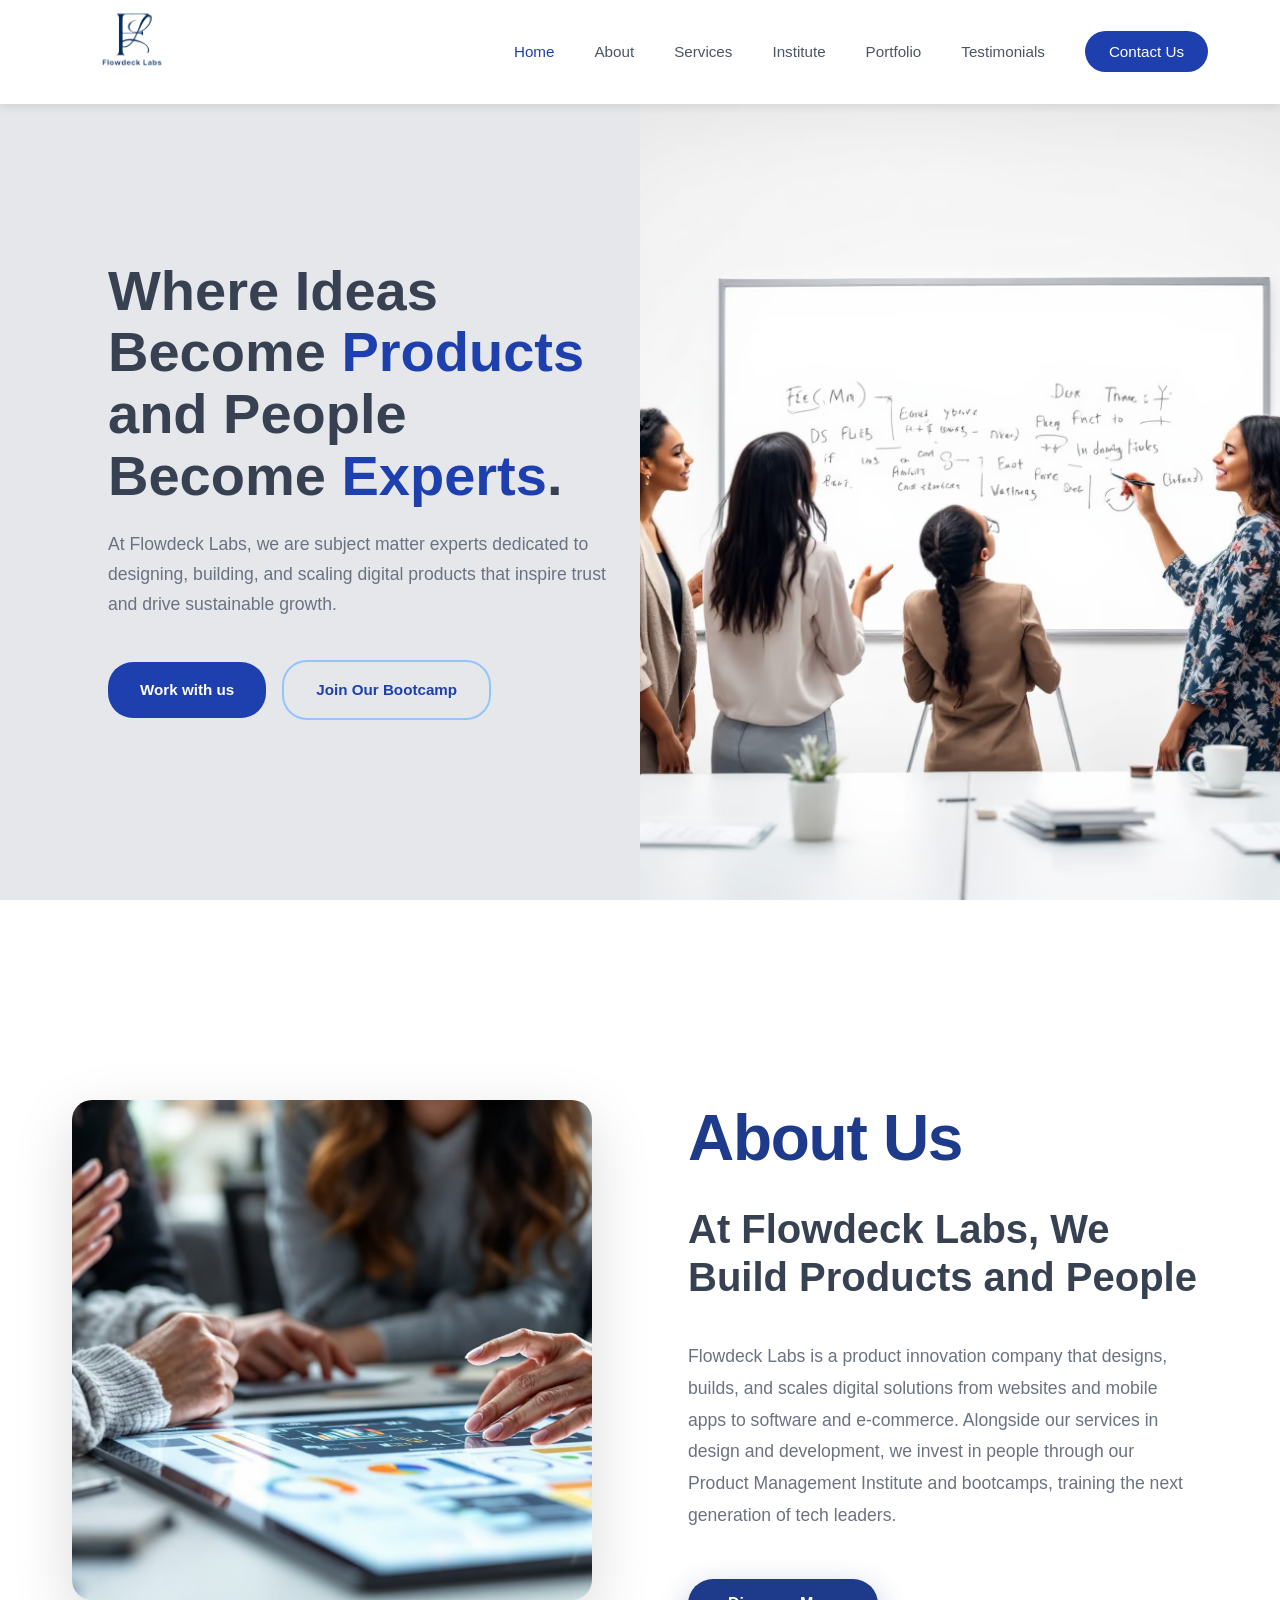
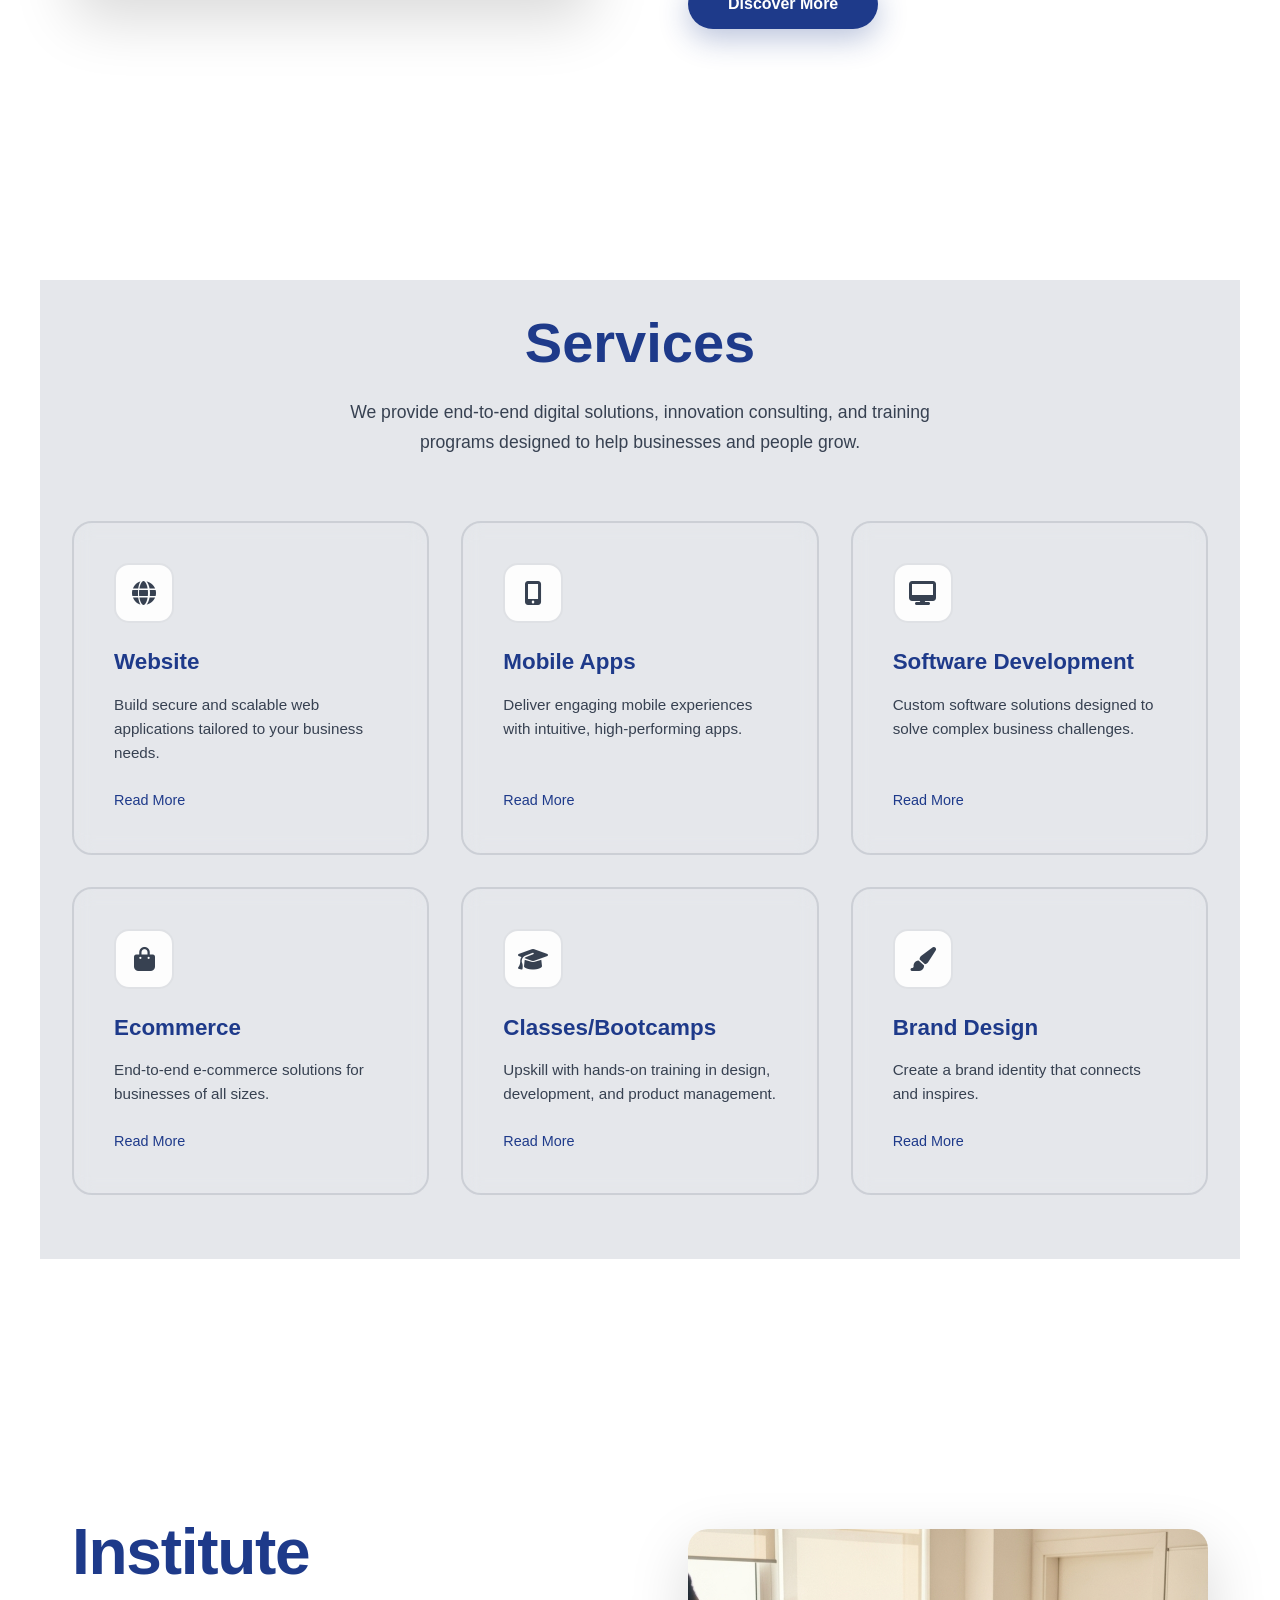
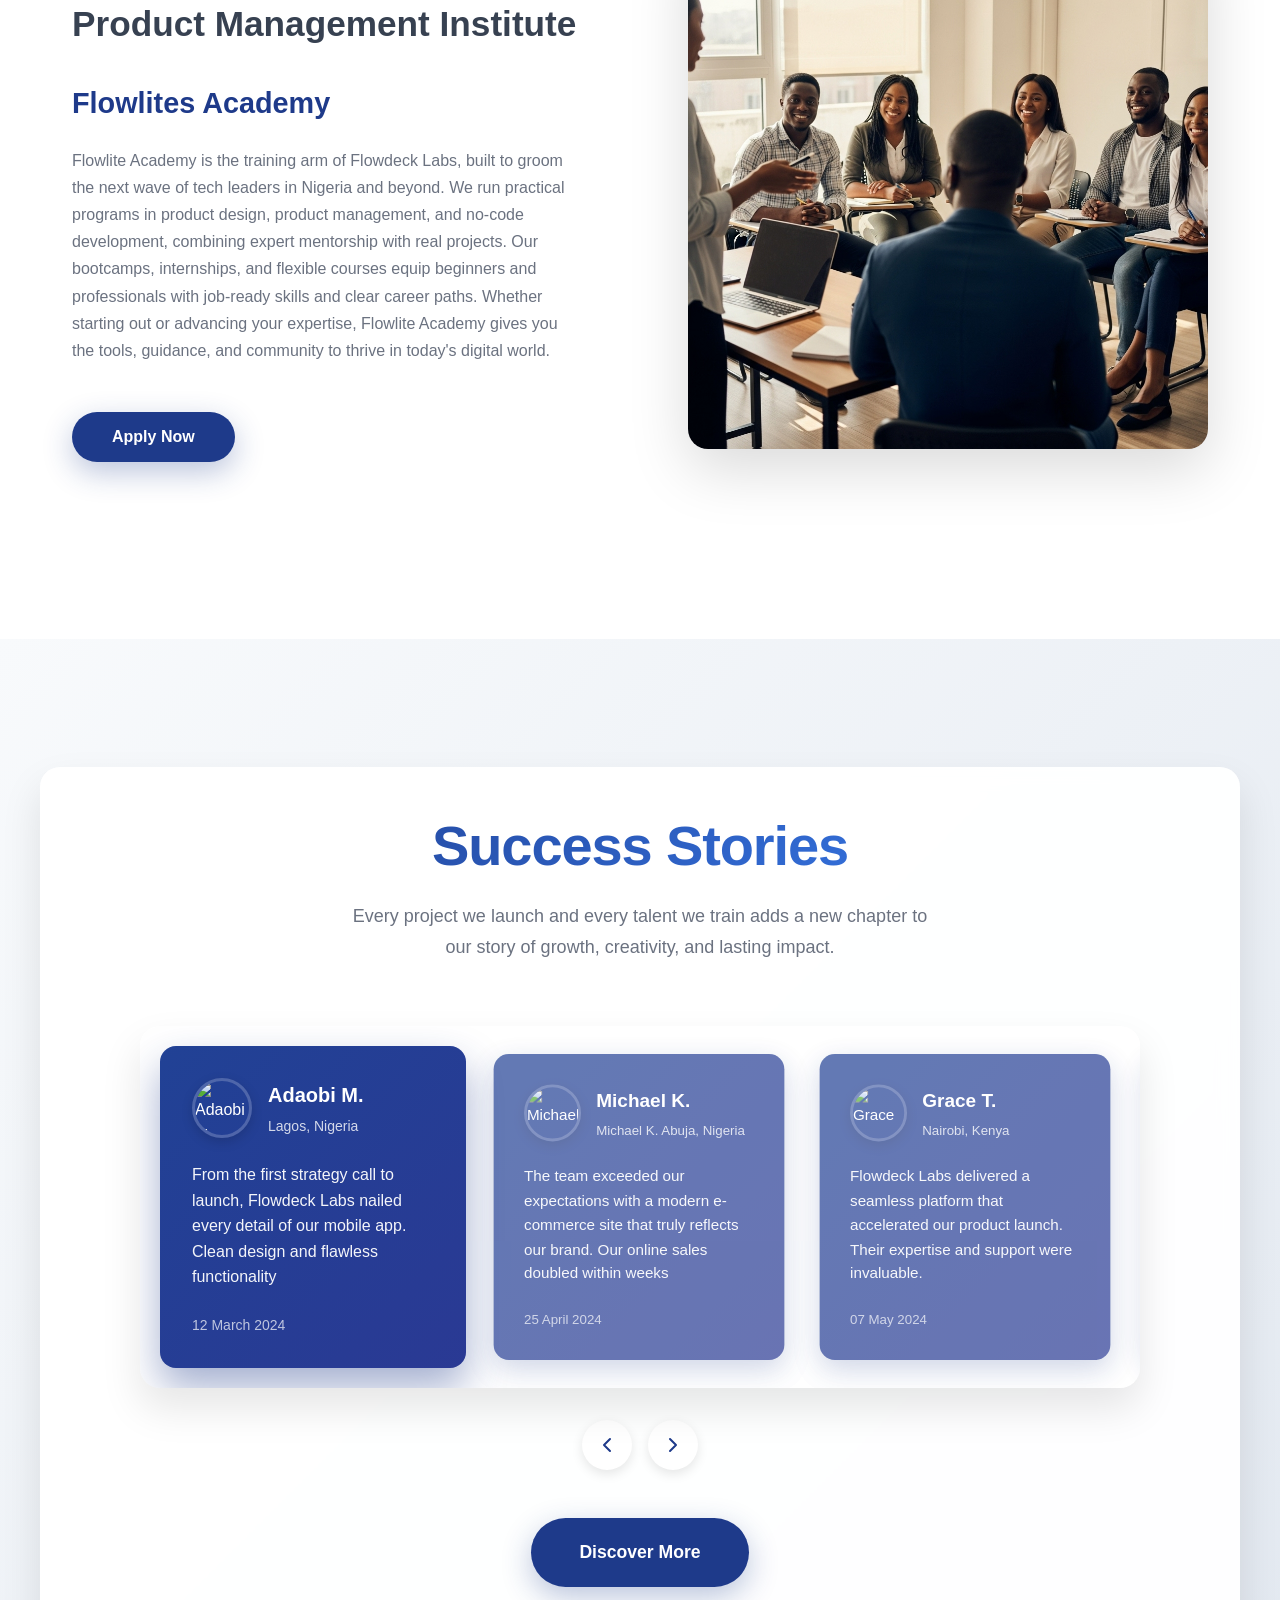
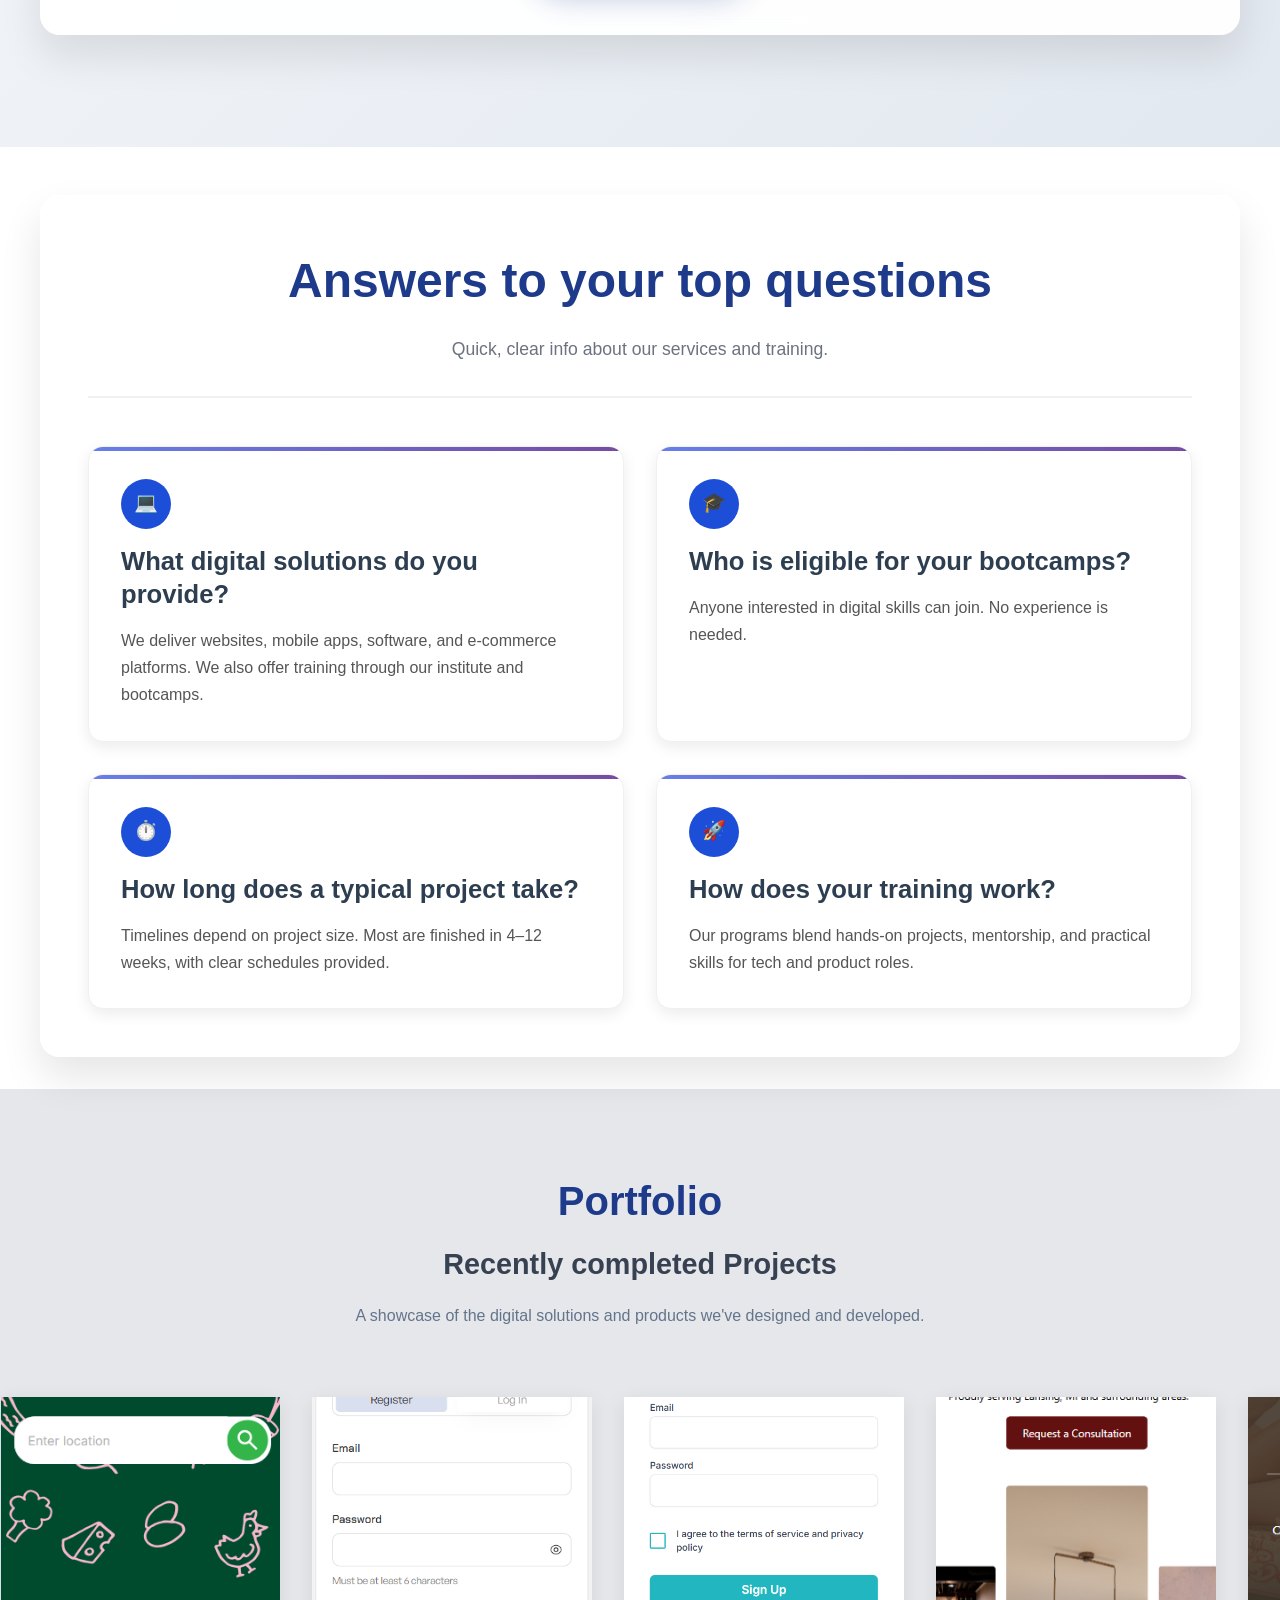
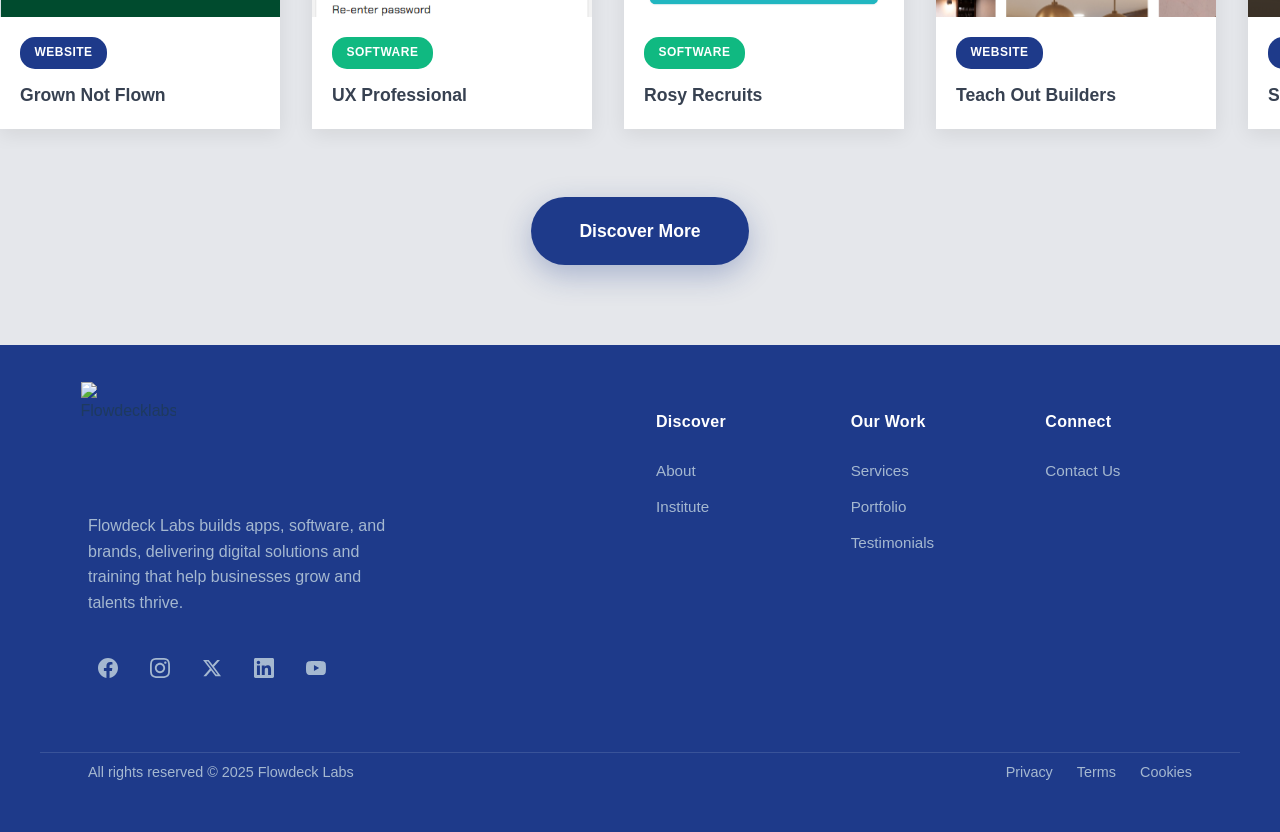
==== index.html @ 8c66dddd "image" ====
<!DOCTYPE html>
<html lang="en">
<head>
    <meta charset="UTF-8">
    <meta name="viewport" content="width=device-width, initial-scale=1.0">
    <title>Flowdeck Labs</title>
    <link rel="stylesheet" href="style.css">
    <link rel="stylesheet" href="https://cdnjs.cloudflare.com/ajax/libs/font-awesome/6.4.0/css/all.min.css">
</head>
<body>
    <!-- Sticky Navigation -->
    <nav class="navbar">
        <div class="nav-container">
            <div class="logo">
                <img src="image/Flowdecklabs Logo.svg" alt="Flowdecklabs">
            </div>
            
            <ul class="nav-links" id="navLinks">
                <li><a href="index.html">Home</a></li>
                <li><a href="about.html">About</a></li>
                <li><a href="services.html">Services</a></li>
                <li><a href="#institute">Institute</a></li>
                <li><a href="portfolio.html">Portfolio</a></li>
                <li><a href="testimonials.html">Testimonials</a></li>
                <li><a href="contact us.html" class="contact-btn">Contact Us</a></li>
            </ul>

            <div class="mobile-menu-toggle" id="mobileToggle">
                <span></span>
                <span></span>
                <span></span>
            </div>
        </div>
    </nav>

    <!-- Hero Section -->
    <section class="hero" id="home">
        <div class="hero-container">
            <div class="hero-content">
                <h1 class="fade-in">
                    Where Ideas<br>
                    Become <span class="highlight">Products</span><br>
                    and People<br>
                    Become <span class="highlight">Experts</span>.
                </h1>
                
                <p class="fade-in delay-1">
                    At Flowdeck Labs, we are subject matter experts dedicated to designing, building, and scaling digital products that inspire trust and drive sustainable growth.
                </p>
                
                <div class="hero-buttons fade-in delay-2">
                    <a href="services.html" class="btn-primary">Work with us</a>
                    <a href="#institute" class="btn-secondary">Join Our Bootcamp</a>
                </div>
            </div>
        </div>
        
        <div class="hero-image fade-in delay-3">
            <img src="image/index banner 1.avif" alt="Team collaboration at whiteboard - Where ideas become products">
        </div>
    </section>

    <!-- Add some content below to demonstrate sticky navbar -->
    <section class="about-section">
        <div class="about-container">
            <div class="about-image">
                <img src="image/About-Us.avif" alt="Team collaboration at Flowdeck Labs">
            </div>
            
            <div class="about-content">
                <h2 class="about-title">About Us</h2>
                <h3 class="about-subtitle">At Flowdeck Labs, We Build Products and People</h3>
                
                <p class="about-description">
                    Flowdeck Labs is a product innovation company that designs, builds, and scales digital solutions from websites and mobile apps to software and e-commerce. Alongside our services in design and development, we invest in people through our Product Management Institute and bootcamps, training the next generation of tech leaders.
                </p>
                
                <button class="discover-btn" onclick="window.location.href='about.html'">Discover More</button>
            </div>
        </div>
    </section>

    <!-- Services Section -->
    <section class="services-section">
        <div class="services-container">
            <div class="services-header">
                <h2 class="services-title">Services</h2>
                <p class="services-description">
                    We provide end-to-end digital solutions, innovation consulting, and 
                    training programs designed to help businesses and people grow.
                </p>
            </div>
            
            <div class="services-grid">
                <!-- Website Card -->
                <div class="service-card">
                    <div class="service-icon">
                        <i class="fas fa-globe"></i>
                    </div>
                    <h3 class="service-title">Website</h3>
                    <p class="service-description">
                        Build secure and scalable web applications tailored to your business needs.
                    </p>
                    <a href="services.html" class="read-more">Read More</a>
                </div>
                
                <!-- Mobile Apps Card -->
                <div class="service-card">
                    <div class="service-icon">
                        <i class="fas fa-mobile-alt"></i>
                    </div>
                    <h3 class="service-title">Mobile Apps</h3>
                    <p class="service-description">
                        Deliver engaging mobile experiences with intuitive, high-performing apps.
                    </p>
                    <a href="services.html" class="read-more">Read More</a>
                </div>
                
                <!-- Software Development Card -->
                <div class="service-card">
                    <div class="service-icon">
                        <i class="fas fa-desktop"></i>
                    </div>
                    <h3 class="service-title">Software Development</h3>
                    <p class="service-description">
                        Custom software solutions designed to solve complex business challenges.
                    </p>
                    <a href="services.html" class="read-more">Read More</a>
                </div>
                
                <!-- Ecommerce Card -->
                <div class="service-card">
                    <div class="service-icon">
                        <i class="fas fa-shopping-bag"></i>
                    </div>
                    <h3 class="service-title">Ecommerce</h3>
                    <p class="service-description">
                        End-to-end e-commerce solutions for businesses of all sizes.
                    </p>
                    <a href="services.html" class="read-more">Read More</a>
                </div>
                
                <!-- Classes/Bootcamps Card -->
                <div class="service-card">
                    <div class="service-icon">
                        <i class="fas fa-graduation-cap"></i>
                    </div>
                    <h3 class="service-title">Classes/Bootcamps</h3>
                    <p class="service-description">
                        Upskill with hands-on training in design, development, and product management.
                    </p>
                    <a href="services.html" class="read-more">Read More</a>
                </div>
                
                <!-- Brand Design Card -->
                <div class="service-card">
                    <div class="service-icon">
                        <i class="fas fa-paint-brush"></i>
                    </div>
                    <h3 class="service-title">Brand Design</h3>
                    <p class="service-description">
                        Create a brand identity that connects and inspires.
                    </p>
                    <a href="services.html" class="read-more">Read More</a>
                </div>
            </div>
        </div>
    </section>

<!-- Institute Section -->
    <section class="institute-section">
        <div class="institute-container">
            <div class="institute-content">
                <h2 class="institute-title">Institute</h2>
                <h3 class="institute-subtitle">Product Management Institute</h3>
                
                <h4 class="academy-title">Flowlites Academy</h4>
                
                <p class="institute-description">
                    Flowlite Academy is the training arm of Flowdeck Labs, 
                    built to groom the next wave of tech leaders in Nigeria 
                    and beyond. We run practical programs in product 
                    design, product management, and no-code development, 
                    combining expert mentorship with real projects. Our 
                    bootcamps, internships, and flexible courses equip 
                    beginners and professionals with job-ready skills and 
                    clear career paths. Whether starting out or advancing 
                    your expertise, Flowlite Academy gives you the tools, 
                    guidance, and community to thrive in today's digital world.
                </p>
                
                <button class="apply-btn">Apply Now</button>
            </div>
            
            <div class="institute-image">
                <img src="/image/3ea2032e261b81b7598ee2b3118f7d9e78c4d94c.jpg" alt="Students learning at Flowlite Academy">
            </div>
        </div>
    </section>

    <!-- Testimonial Section -->
    <section class="success-stories">
        <div class="container">
            <h2 class="section-title">Success Stories</h2>
            <p class="section-subtitle">Every project we launch and every talent we train adds a new chapter to our story of growth, creativity, and lasting impact.</p>
            
            <div class="carousel-wrapper">
                <div class="carousel-container">
                    <div class="carousel-track" id="carouselTrack">
                        <div class="story-card active">
                            <div class="card-header">
                                <div class="avatar">
                                    <img src="https://images.unsplash.com/photo-1507003211169-0a1dd7228f2d?w=80&h=80&fit=crop&crop=face" alt="Adaobi M.">
                                </div>
                                <div class="client-info">
                                    <h3>Adaobi M.</h3>
                                    <p>Lagos, Nigeria</p>
                                </div>
                            </div>
                            <div class="story-content">
                                <p>From the first strategy call to launch, Flowdeck Labs nailed every detail of our mobile app. Clean design and flawless functionality</p>
                            </div>
                            <div class="story-date">12 March 2024</div>
                        </div>

                        <div class="story-card">
                            <div class="card-header">
                                <div class="avatar">
                                    <img src="https://images.unsplash.com/photo-1472099645785-5658abf4ff4e?w=80&h=80&fit=crop&crop=face" alt="Michael K.">
                                </div>
                                <div class="client-info">
                                    <h3>Michael K.</h3>
                                    <p>Michael K. Abuja, Nigeria</p>
                                </div>
                            </div>
                            <div class="story-content">
                                <p>The team exceeded our expectations with a modern e-commerce site that truly reflects our brand. Our online sales doubled within weeks</p>
                            </div>
                            <div class="story-date">25 April 2024</div>
                        </div>

                        <div class="story-card">
                            <div class="card-header">
                                <div class="avatar">
                                    <img src="https://images.unsplash.com/photo-1494790108755-2616b612b786?w=80&h=80&fit=crop&crop=face" alt="Grace T.">
                                </div>
                                <div class="client-info">
                                    <h3>Grace T.</h3>
                                    <p>Nairobi, Kenya</p>
                                </div>
                            </div>
                            <div class="story-content">
                                <p>Flowdeck Labs delivered a seamless platform that accelerated our product launch. Their expertise and support were invaluable.</p>
                            </div>
                            <div class="story-date">07 May 2024</div>
                        </div>

                        <div class="story-card">
                            <div class="card-header">
                                <div class="avatar">
                                    <img src="https://images.unsplash.com/photo-1500648767791-00dcc994a43e?w=80&h=80&fit=crop&crop=face" alt="James O.">
                                </div>
                                <div class="client-info">
                                    <h3>James O.</h3>
                                    <p>Cape Town, South Africa</p>
                                </div>
                            </div>
                            <div class="story-content">
                                <p>Outstanding work on our fintech platform. The user experience is intuitive and the backend is robust. Highly recommended!</p>
                            </div>
                            <div class="story-date">15 June 2024</div>
                        </div>

                        <div class="story-card">
                            <div class="card-header">
                                <div class="avatar">
                                    <img src="https://images.unsplash.com/photo-1438761681033-6461ffad8d80?w=80&h=80&fit=crop&crop=face" alt="Sarah A.">
                                </div>
                                <div class="client-info">
                                    <h3>Sarah A.</h3>
                                    <p>Accra, Ghana</p>
                                </div>
                            </div>
                            <div class="story-content">
                                <p>The digital transformation of our business was seamless thanks to Flowdeck Labs. Professional, efficient, and results-driven.</p>
                            </div>
                            <div class="story-date">22 July 2024</div>
                        </div>
                    </div>
                </div>
                
                <div class="carousel-navigation">
                    <button class="nav-btn prev-btn" id="prevBtn">
                        <svg width="24" height="24" viewBox="0 0 24 24" fill="none">
                            <path d="M15 18L9 12L15 6" stroke="currentColor" stroke-width="2" stroke-linecap="round" stroke-linejoin="round"/>
                        </svg>
                    </button>
                    <button class="nav-btn next-btn" id="nextBtn">
                        <svg width="24" height="24" viewBox="0 0 24 24" fill="none">
                            <path d="M9 18L15 12L9 6" stroke="currentColor" stroke-width="2" stroke-linecap="round" stroke-linejoin="round"/>
                        </svg>
                    </button>
                </div>

                <!-- <div class="carousel-indicators">
                    <button class="indicator active" data-slide="0"></button>
                    <button class="indicator" data-slide="1"></button>
                    <button class="indicator" data-slide="2"></button>
                    <button class="indicator" data-slide="3"></button>
                    <button class="indicator" data-slide="4"></button>
                </div> -->
            </div>

            <!-- Discover More Button -->
            <div class="discover-more-container">
                <a href="testimonials.html" class="discover-more-btn">Discover More</a>
            </div>
        </div>
    </section>

    <!--FAQ-->
    <div class="container">
        <div class="header">
            <h1 class="main-title">Answers to your top questions</h1>
            <p class="subtitle">Quick, clear info about our services and training.</p>
        </div>

        <div class="faq-grid">
            <div class="faq-item">
                <div class="icon">💻</div>
                <h2 class="question">What digital solutions do you provide?</h2>
                <p class="answer">We deliver websites, mobile apps, software, and e-commerce platforms. We also offer training through our institute and bootcamps.</p>
            </div>

            <div class="faq-item">
                <div class="icon">🎓</div>
                <h2 class="question">Who is eligible for your bootcamps?</h2>
                <p class="answer">Anyone interested in digital skills can join. No experience is needed.</p>
            </div>

            <div class="faq-item">
                <div class="icon">⏱️</div>
                <h2 class="question">How long does a typical project take?</h2>
                <p class="answer">Timelines depend on project size. Most are finished in 4–12 weeks, with clear schedules provided.</p>
            </div>

            <div class="faq-item">
                <div class="icon">🚀</div>
                <h2 class="question">How does your training work?</h2>
                <p class="answer">Our programs blend hands-on projects, mentorship, and practical skills for tech and product roles.</p>
            </div>
        </div>
    </div>

    <!-- Portfolio Section -->
     <!-- Portfolio Slider Section -->
    <section class="portfolio-slider-section">
        <div class="portfolio-slider-container">
            <!-- Header -->
            <div class="portfolio-slider-header">
                <h2 class="portfolio-slider-title">Portfolio</h2>
                <h3 class="portfolio-slider-subtitle">Recently completed Projects</h3>
                <p class="portfolio-slider-description">
                    A showcase of the digital solutions and products we've designed and developed.
                </p>
            </div>
            
            <!-- Sliding Portfolio -->
            <div class="slider-wrapper">
                <div class="slider-track">
                    <!-- First Set of Cards -->
                    <div class="portfolio-item" data-category="website">
                        <div class="portfolio-card">
                            <div class="portfolio-image">
                                <img src="image/Grown-not-flown.png" alt="Grown Not Flown">
                                <div class="portfolio-overlay">
                                    <a href="https://grown-not-flown.com/" class="view-project" target="_blank">View Project</a>
                                </div>
                            </div>
                            <div class="portfolio-info">
                                <span class="portfolio-badge">Website</span>
                                <h3 class="portfolio-name">Grown Not Flown</h3>
                            </div>
                        </div>
                    </div>
                    
                    <div class="portfolio-item" data-category="software">
                        <div class="portfolio-card">
                            <div class="portfolio-image">
                                <img src="image/UXProfessional.png" alt="UX Professional">
                                <div class="portfolio-overlay">
                                    <a href="https://game.theuxprofessional.com/version-test/registration" class="view-project" target="_blank">View Project</a>
                                </div>
                            </div>
                            <div class="portfolio-info">
                                <span class="portfolio-badge software">Software</span>
                                <h3 class="portfolio-name">UX Professional</h3>
                            </div>
                        </div>
                    </div>
                    
                    <div class="portfolio-item" data-category="software">
                        <div class="portfolio-card">
                            <div class="portfolio-image">
                                <img src="image/Rosy Recruits.png" alt="Rosy Recruits">
                                <div class="portfolio-overlay">
                                    <a href="https://illyliberty.com/version-live/login_signup?m=login" class="view-project" target="_blank">View Project</a>
                                </div>
                            </div>
                            <div class="portfolio-info">
                                <span class="portfolio-badge software">Software</span>
                                <h3 class="portfolio-name">Rosy Recruits</h3>
                            </div>
                        </div>
                    </div>
                    
                    <div class="portfolio-item" data-category="website">
                        <div class="portfolio-card">
                            <div class="portfolio-image">
                                <img src="image/Teachoutbuilders.png" alt="Teach Out Builders">
                                <div class="portfolio-overlay">
                                    <a href="https://www.teachoutbuilders.com" class="view-project" target="_blank">View Project</a>
                                </div>
                            </div>
                            <div class="portfolio-info">
                                <span class="portfolio-badge">Website</span>
                                <h3 class="portfolio-name">Teach Out Builders</h3>
                            </div>
                        </div>
                    </div>
                    
                    <div class="portfolio-item" data-category="website">
                        <div class="portfolio-card">
                            <div class="portfolio-image">
                                <img src="image/sportbodywork.png" alt="Sport Body Work">
                                <div class="portfolio-overlay">
                                    <a href="https://www.sportbodywork.com" class="view-project" target="_blank">View Project</a>
                                </div>
                            </div>
                            <div class="portfolio-info">
                                <span class="portfolio-badge">Website</span>
                                <h3 class="portfolio-name">Sportbodywork</h3>
                            </div>
                        </div>
                    </div>
                    
                    <div class="portfolio-item" data-category="software">
                        <div class="portfolio-card">
                            <div class="portfolio-image">
                                <img src="image/FraimCPA.png" alt="Fraim CPA">
                                <div class="portfolio-overlay">
                                    <a href="https://faq.fraimcpa.com/" class="view-project" target="_blank">View Project</a>
                                </div>
                            </div>
                            <div class="portfolio-info">
                                <span class="portfolio-badge software">Software</span>
                                <h3 class="portfolio-name">Fraimcpa</h3>
                            </div>
                        </div>
                    </div>
                    
                    <div class="portfolio-item" data-category="software">
                        <div class="portfolio-card">
                            <div class="portfolio-image">
                                <img src="image/Grown Not Flown App.png" alt="Grown Not Flown App">
                                <div class="portfolio-overlay">
                                    <a href="https://grown-not-flown.com/search" class="view-project" target="_blank">View Project</a>
                                </div>
                            </div>
                            <div class="portfolio-info">
                                <span class="portfolio-badge software">Software</span>
                                <h3 class="portfolio-name">Grown Not Flown</h3>
                            </div>
                        </div>
                    </div>
                    
                    <div class="portfolio-item" data-category="software">
                        <div class="portfolio-card">
                            <div class="portfolio-image">
                                <img src="image/Coral Care.png" alt="Coral Care">
                                <div class="portfolio-overlay">
                                    <a href="https://app.joincoralcare.com/login?m=login" class="view-project" target="_blank">View Project</a>
                                </div>
                            </div>
                            <div class="portfolio-info">
                                <span class="portfolio-badge software">Software</span>
                                <h3 class="portfolio-name">Coral Care</h3>
                            </div>
                        </div>
                    </div>
                    
                    <!-- Duplicate Set for Seamless Loop -->
                    <div class="portfolio-item" data-category="website">
                        <div class="portfolio-card">
                            <div class="portfolio-image">
                                <img src="image/Grown-not-flown.png" alt="Grown Not Flown">
                                <div class="portfolio-overlay">
                                    <a href="https://grown-not-flown.com/" class="view-project" target="_blank">View Project</a>
                                </div>
                            </div>
                            <div class="portfolio-info">
                                <span class="portfolio-badge">Website</span>
                                <h3 class="portfolio-name">Grown Not Flown</h3>
                            </div>
                        </div>
                    </div>
                    
                    <div class="portfolio-item" data-category="software">
                        <div class="portfolio-card">
                            <div class="portfolio-image">
                                <img src="image/UXProfessional.png" alt="UX Professional">
                                <div class="portfolio-overlay">
                                    <a href="https://game.theuxprofessional.com/version-test/registration" class="view-project" target="_blank">View Project</a>
                                </div>
                            </div>
                            <div class="portfolio-info">
                                <span class="portfolio-badge software">Software</span>
                                <h3 class="portfolio-name">UX Professional</h3>
                            </div>
                        </div>
                    </div>
                    
                    <div class="portfolio-item" data-category="software">
                        <div class="portfolio-card">
                            <div class="portfolio-image">
                                <img src="image/Rosy Recruits.png" alt="Rosy Recruits">
                                <div class="portfolio-overlay">
                                    <a href="https://illyliberty.com/version-live/login_signup?m=login" class="view-project" target="_blank">View Project</a>
                                </div>
                            </div>
                            <div class="portfolio-info">
                                <span class="portfolio-badge software">Software</span>
                                <h3 class="portfolio-name">Rosy Recruits</h3>
                            </div>
                        </div>
                    </div>
                    
                    <div class="portfolio-item" data-category="website">
                        <div class="portfolio-card">
                            <div class="portfolio-image">
                                <img src="image/Teachoutbuilders.png" alt="Teach Out Builders">
                                <div class="portfolio-overlay">
                                    <a href="https://www.teachoutbuilders.com" class="view-project" target="_blank">View Project</a>
                                </div>
                            </div>
                            <div class="portfolio-info">
                                <span class="portfolio-badge">Website</span>
                                <h3 class="portfolio-name">Teach Out Builders</h3>
                            </div>
                        </div>
                    </div>
                </div>
            </div>
            
            <!-- Discover More Button -->
            <div class="discover-more-container">
                <a href="/portfolio.html" class="discover-more-btn">Discover More</a>
            </div>
        </div>
    </section>

    <!--Footer-->
    <footer class="footer">
        <div class="footer-container">
            <!-- Logo and Social Media Section -->
            <div class="footer-column">
                <div class="footer-brand">
                    <div class="logo">
                        <div class="logo-icon">
                            <img src="image/Flowdecklabs Footer Logo.png" alt="Flowdecklabs" width="95" height="95">
                        </div>
                        <!-- <span class="logo-text">FLOWDECK LABS</span> -->
                    </div>
                    <div class="footer-paragraph">
                        Flowdeck Labs builds apps, software, and brands, delivering digital solutions and training that help businesses grow and talents thrive.
                    </div>
                    <div class="social-links">
                        <a href="#" class="social-link" aria-label="Facebook">
                            <svg width="20" height="20" viewBox="0 0 24 24" fill="currentColor">
                                <path d="M24 12.073c0-6.627-5.373-12-12-12s-12 5.373-12 12c0 5.99 4.388 10.954 10.125 11.854v-8.385H7.078v-3.47h3.047V9.43c0-3.007 1.792-4.669 4.533-4.669 1.312 0 2.686.235 2.686.235v2.953H15.83c-1.491 0-1.956.925-1.956 1.874v2.25h3.328l-.532 3.47h-2.796v8.385C19.612 23.027 24 18.062 24 12.073z"/>
                            </svg>
                        </a>
                        <a href="#" class="social-link" aria-label="Instagram">
                            <svg width="20" height="20" viewBox="0 0 24 24" fill="currentColor">
                                <path d="M12 2.163c3.204 0 3.584.012 4.85.07 3.252.148 4.771 1.691 4.919 4.919.058 1.265.069 1.645.069 4.849 0 3.205-.012 3.584-.069 4.849-.149 3.225-1.664 4.771-4.919 4.919-1.266.058-1.644.07-4.85.07-3.204 0-3.584-.012-4.849-.07-3.26-.149-4.771-1.699-4.919-4.92-.058-1.265-.07-1.644-.07-4.849 0-3.204.013-3.583.07-4.849.149-3.227 1.664-4.771 4.919-4.919 1.266-.057 1.645-.069 4.849-.069zm0-2.163c-3.259 0-3.667.014-4.947.072-4.358.2-6.78 2.618-6.98 6.98-.059 1.281-.073 1.689-.073 4.948 0 3.259.014 3.668.072 4.948.2 4.358 2.618 6.78 6.98 6.98 1.281.058 1.689.072 4.948.072 3.259 0 3.668-.014 4.948-.072 4.354-.2 6.782-2.618 6.979-6.98.059-1.28.073-1.689.073-4.948 0-3.259-.014-3.667-.072-4.947-.196-4.354-2.617-6.78-6.979-6.98-1.281-.059-1.69-.073-4.949-.073zm0 5.838c-3.403 0-6.162 2.759-6.162 6.162s2.759 6.163 6.162 6.163 6.162-2.759 6.162-6.163c0-3.403-2.759-6.162-6.162-6.162zm0 10.162c-2.209 0-4-1.79-4-4 0-2.209 1.791-4 4-4s4 1.791 4 4c0 2.21-1.791 4-4 4zm6.406-11.845c-.796 0-1.441.645-1.441 1.44s.645 1.44 1.441 1.44c.795 0 1.439-.645 1.439-1.44s-.644-1.44-1.439-1.44z"/>
                            </svg>
                        </a>
                        <a href="#" class="social-link" aria-label="Twitter/X">
                            <svg width="20" height="20" viewBox="0 0 24 24" fill="currentColor">
                                <path d="M18.244 2.25h3.308l-7.227 8.26 8.502 11.24H16.17l-5.214-6.817L4.99 21.75H1.68l7.73-8.835L1.254 2.25H8.08l4.713 6.231zm-1.161 17.52h1.833L7.084 4.126H5.117z"/>
                            </svg>
                        </a>
                        <a href="#" class="social-link" aria-label="LinkedIn">
                            <svg width="20" height="20" viewBox="0 0 24 24" fill="currentColor">
                                <path d="M20.447 20.452h-3.554v-5.569c0-1.328-.027-3.037-1.852-3.037-1.853 0-2.136 1.445-2.136 2.939v5.667H9.351V9h3.414v1.561h.046c.477-.9 1.637-1.85 3.37-1.85 3.601 0 4.267 2.37 4.267 5.455v6.286zM5.337 7.433c-1.144 0-2.063-.926-2.063-2.065 0-1.138.92-2.063 2.063-2.063 1.14 0 2.064.925 2.064 2.063 0 1.139-.925 2.065-2.064 2.065zm1.782 13.019H3.555V9h3.564v11.452zM22.225 0H1.771C.792 0 0 .774 0 1.729v20.542C0 23.227.792 24 1.771 24h20.451C23.2 24 24 23.227 24 22.271V1.729C24 .774 23.2 0 22.222 0h.003z"/>
                            </svg>
                        </a>
                        <a href="#" class="social-link" aria-label="YouTube">
                            <svg width="20" height="20" viewBox="0 0 24 24" fill="currentColor">
                                <path d="M23.498 6.186a3.016 3.016 0 0 0-2.122-2.136C19.505 3.545 12 3.545 12 3.545s-7.505 0-9.377.505A3.017 3.017 0 0 0 .502 6.186C0 8.07 0 12 0 12s0 3.93.502 5.814a3.016 3.016 0 0 0 2.122 2.136c1.871.505 9.376.505 9.376.505s7.505 0 9.377-.505a3.015 3.015 0 0 0 2.122-2.136C24 15.93 24 12 24 12s0-3.93-.502-5.814zM9.545 15.568V8.432L15.818 12l-6.273 3.568z"/>
                            </svg>
                        </a>
                    </div>
                </div>
            </div>
            <!-- Footer Links -->
            <div class="footer-links">
                <div class="footer-column">
                    <h3 class="footer-heading">Discover</h3>
                    <ul class="footer-list">
                        <li><a href="about.html" class="footer-link">About</a></li>
                        <li><a href="#" class="footer-link">Institute</a></li>
                    </ul>
                </div>

                <div class="footer-column">
                    <h3 class="footer-heading">Our Work</h3>
                    <ul class="footer-list">
                        <li><a href="services.html" class="footer-link">Services</a></li>
                        <li><a href="portfolio.html" class="footer-link">Portfolio</a></li>
                        <li><a href="testimonials.html" class="footer-link">Testimonials</a></li>
                    </ul>
                </div>

                <div class="footer-column">
                    <h3 class="footer-heading">Connect</h3>
                    <ul class="footer-list">
                        <li><a href="contact us.html" class="footer-link">Contact Us</a></li>
                    </ul>
                </div>
            </div>
        </div>

        <!-- Footer Bottom -->
        <div class="footer-bottom">
            <div class="footer-container">
                <div class="footer-bottom-content">
                    <p class="copyright">All rights reserved © 2025 Flowdeck Labs</p>
                    <div class="footer-bottom-links">
                        <a href="#" class="footer-bottom-link">Privacy</a>
                        <a href="#" class="footer-bottom-link">Terms</a>
                        <a href="#" class="footer-bottom-link">Cookies</a>
                    </div>
                </div>
            </div>
        </div>
    </footer>

      <script src="script.js"></script>

</body>
</html>
---- style.css ----
* {
            margin: 0;
            padding: 0;
            box-sizing: border-box;
        }

        body {
            font-family: 'Inter', -apple-system, BlinkMacSystemFont, 'Segoe UI', Roboto, sans-serif;
            line-height: 1.6;
            color: #333;
        }

        /* Sticky Navigation */
        .navbar {
            position: fixed;
            top: 0;
            left: 0;
            right: 0;
            background: white;
            padding: 1rem 0;
            box-shadow: 0 2px 10px rgba(0, 0, 0, 0.1);
            z-index: 1000;
            transition: all 0.3s ease;
        }

        .nav-container {
            max-width: 1200px;
            margin: 0 auto;
            padding: 0 2rem;
            display: flex;
            justify-content: space-between;
            align-items: center;
        }

        .logo {
            display: flex;
            align-items: center;
            gap: 0.5rem;
            width: 40px;
            height: 40px;
        }

        /* .logo-icon {
            width: 40px;
            height: 40px;
            background: linear-gradient(135deg, #1e40af, #3b82f6);
            border-radius: 8px;
            display: flex;
            align-items: center;
            justify-content: center;
            color: white;
            font-weight: bold;
            font-size: 1.2rem;
        } */

        .logo-text {
            font-size: 1.1rem;
            font-weight: 600;
            color: #1e40af;
        }

        .nav-links {
            display: flex;
            list-style: none;
            gap: 2.5rem;
            align-items: center;
        }

        .nav-links a {
            text-decoration: none;
            color: #4b5563;
            font-weight: 500;
            font-size: 0.95rem;
            transition: color 0.3s ease;
            position: relative;
        }

        .nav-links a:hover,
        .nav-links a.active {
            color: #1e40af;
        }

        .nav-links a::after {
            content: '';
            position: absolute;
            bottom: -5px;
            left: 0;
            width: 0;
            height: 2px;
            background: #1e40af;
            transition: width 0.3s ease;
        }

        .nav-links a:hover::after,
        .nav-links a:active::after {
            width: 100%;
        }

        .contact-btn {
            background: #1e40af;
            color: white !important;
            padding: 0.75rem 1.5rem;
            border-radius: 25px;
            font-weight: 600;
            transition: all 0.3s ease;
            border: none;
            cursor: pointer;
            text-decoration: none;
        }

        .contact-btn:hover {
            background: #1d4ed8;
            transform: translateY(-2px);
            box-shadow: 0 5px 15px rgba(30, 64, 175, 0.3);
        }

        .contact-btn::after {
            display: none;
        }

        /* Hero Section */
        .hero {
            background: #e5e7eb;
            padding: 0;
            margin-top: 80px; /* Account for navbar */
            min-height: calc(100vh - 80px);
            display: grid;
            grid-template-columns: 1fr 1fr;
            align-items: stretch;
            position: relative;
            overflow: hidden;
            place-items: flex-end;
        }

        .hero-container {
            padding: 4rem 2rem;
            display: flex;
            flex-direction: column;
            justify-content: center;
            place-items: flex-end;
            height: 100%;
        }

        .hero-content {
            width: 100%;
            max-width: 500px;
        }

        .hero-content h1 {
            font-size: 3.5rem;
            font-weight: 700;
            color: #374151;
            line-height: 1.1;
            margin-bottom: 1.5rem;
        }

        .hero-content .highlight {
            color: #1e40af;
        }

        .hero-content p {
            font-size: 1.1rem;
            color: #6b7280;
            line-height: 1.7;
            margin-bottom: 2.5rem;
            max-width: 500px;
        }

        .hero-buttons {
            display: flex;
            gap: 1rem;
            align-items: center;
        }

        .btn-primary {
            background: #1e40af;
            color: white;
            padding: 1rem 2rem;
            border-radius: 25px;
            text-decoration: none;
            font-weight: 600;
            transition: all 0.3s ease;
            border: none;
            cursor: pointer;
            font-size: 0.95rem;
        }

        .btn-primary:hover {
            background: #1d4ed8;
            transform: translateY(-2px);
            box-shadow: 0 8px 25px rgba(30, 64, 175, 0.3);
        }

        .btn-secondary {
            background: transparent;
            color: #1e40af;
            padding: 1rem 2rem;
            border: 2px solid #93c5fd;
            border-radius: 25px;
            text-decoration: none;
            font-weight: 600;
            transition: all 0.3s ease;
            cursor: pointer;
            font-size: 0.95rem;
        }

        .btn-secondary:hover {
            background: #1e40af;
            color: white;
            border-color: #1e40af;
            transform: translateY(-2px);
        }

        .hero-image {
            position: relative;
            width: 100%;
            height: 100%;
            overflow: hidden;
            display: flex;
            align-items: center;
            justify-content: center;
        }

        .hero-image img {
            width: 100%;
            height: 100%;
            min-height: calc(100vh - 80px);
            object-fit: cover;
            object-position: center;
            border-radius: 0;
            box-shadow: none;
            transition: transform 0.3s ease;
        }

        /* Mobile Menu Toggle */
        .mobile-menu-toggle {
            display: none;
            flex-direction: column;
            cursor: pointer;
            gap: 4px;
        }

        .mobile-menu-toggle span {
            width: 25px;
            height: 3px;
            background: #1e40af;
            border-radius: 2px;
            transition: all 0.3s ease;
        }

        /* Responsive Design */
        @media (max-width: 768px) {
            .nav-links {
                display: none;
                position: absolute;
                top: 100%;
                left: 0;
                right: 0;
                background: white;
                flex-direction: column;
                padding: 2rem;
                box-shadow: 0 5px 20px rgba(0, 0, 0, 0.1);
                gap: 1.5rem;
            }

            .nav-links.active {
                display: flex;
            }

            .mobile-menu-toggle {
                display: flex;
            }

            .hero {
                grid-template-columns: 1fr;
                padding: 100px 0 0;
            }

            .hero-container {
                max-width: none;
                padding: 0 1rem;
                text-align: center;
            }

            .hero-content h1 {
                font-size: 2.5rem;
            }

            .hero-buttons {
                flex-direction: column;
                align-items: center;
            }

            .btn-primary,
            .btn-secondary {
                width: 100%;
                max-width: 250px;
                text-align: center;
            }

            .hero-image {
                height: 400px;
                min-height: 400px;
            }
        }

        @media (max-width: 480px) {
            .nav-container {
                padding: 0 1rem;
            }

            .hero {
                padding: 100px 0 60px;
            }

            .hero-container {
                padding: 0 1rem;
            }

            .hero-content h1 {
                font-size: 2rem;
            }

            .hero-content p {
                font-size: 1rem;
            }
        }

        /* Animation for scroll effect */
        .fade-in {
            opacity: 0;
            transform: translateY(30px);
            animation: fadeInUp 0.8s ease forwards;
        }

        @keyframes fadeInUp {
            to {
                opacity: 1;
                transform: translateY(0);
            }
        }

        .delay-1 { animation-delay: 0.1s; }
        .delay-2 { animation-delay: 0.2s; }
        .delay-3 { animation-delay: 0.3s; }

        /* About Section */
        .about-section {
            padding: 80px 0;
            background: #ffffff;
            min-height: 100vh;
            display: flex;
            align-items: center;
        }

        .about-container {
            max-width: 1200px;
            margin: 0 auto;
            padding: 0 2rem;
            display: grid;
            grid-template-columns: 1fr 1fr;
            gap: 6rem;
            align-items: center;
        }

        /* About Image */
        .about-image {
            border-radius: 20px;
            position: relative;
            overflow: hidden;
            box-shadow: 0 20px 60px rgba(0, 0, 0, 0.15);
            transition: transform 0.3s ease;
        }

        .about-image:hover {
            transform: translateY(-10px);
        }

        .about-image img {
            width: 100%;
            height: 100%;
            min-height: 500px;
            object-fit: cover;
            object-position: center;
            display: block;
        }

        /* About Content */
        .about-content {
            padding: 2rem 0;
        }

        .about-title {
            font-size: 4rem;
            font-weight: 700;
            color: #1e3a8a;
            margin-bottom: 2rem;
            line-height: 1.1;
            letter-spacing: -0.02em;
        }

        .about-subtitle {
            font-size: 2.5rem;
            font-weight: 600;
            color: #374151;
            margin-bottom: 2.5rem;
            line-height: 1.2;
        }

        .about-description {
            font-size: 1.1rem;
            color: #6b7280;
            line-height: 1.8;
            margin-bottom: 3rem;
            max-width: 500px;
        }

        /* Discover Button */
        .discover-btn {
            background: #1e3a8a;
            color: white;
            padding: 1rem 2.5rem;
            border: none;
            border-radius: 50px;
            font-size: 1rem;
            font-weight: 600;
            cursor: pointer;
            transition: all 0.3s ease;
            box-shadow: 0 10px 30px rgba(30, 58, 138, 0.3);
            font-family: inherit;
        }

        .discover-btn:hover {
            background: #1e40af;
            transform: translateY(-3px);
            box-shadow: 0 15px 40px rgba(30, 58, 138, 0.4);
        }

        .discover-btn:active {
            transform: translateY(-1px);
        }

        /* Responsive Design */
        @media (max-width: 1024px) {
            .about-container {
                gap: 4rem;
            }
            
            .about-title {
                font-size: 3.5rem;
            }
            
            .about-subtitle {
                font-size: 2.2rem;
            }
        }

        @media (max-width: 768px) {
            .about-section {
                padding: 60px 0;
            }
            
            .about-container {
                grid-template-columns: 1fr;
                gap: 3rem;
                padding: 0 1rem;
                text-align: center;
            }
            
            .about-title {
                font-size: 3rem;
                margin-bottom: 1.5rem;
            }
            
            .about-subtitle {
                font-size: 1.8rem;
                margin-bottom: 2rem;
            }
            
            .about-description {
                font-size: 1rem;
                max-width: none;
                margin-bottom: 2.5rem;
            }
            
            .about-image img {
                min-height: 400px;
            }
        }

        @media (max-width: 480px) {
            .about-container {
                padding: 0 1rem;
            }
            
            .about-title {
                font-size: 2.5rem;
            }
            
            .about-subtitle {
                font-size: 1.5rem;
            }
            
            .about-description {
                font-size: 0.95rem;
            }
            
            .discover-btn {
                width: 100%;
                max-width: 280px;
            }
        }

        /* Animation Effects */
        @keyframes fadeInUp {
            from {
                opacity: 0;
                transform: translateY(30px);
            }
            to {
                opacity: 1;
                transform: translateY(0);
            }
        }
        .about-title,
        .about-subtitle,
        .about-description,
        .discover-btn {
            animation: fadeInUp 0.8s ease-out forwards;
        }

        .about-title { animation-delay: 0.1s; }
        .about-subtitle { animation-delay: 0.2s; }
        .about-description { animation-delay: 0.3s; }
        .discover-btn { animation-delay: 0.4s; }

        /* Services Section */
        .services-section {
            padding: 80px 0;
            background: #fff;
            min-height: 100vh;
            display: flex;
            align-items: center;
        }

        .services-container {
            min-height: 100vh;
            background: #e5e7eb;
            max-width: 1200px;
            margin: 0 auto;
            padding: 2rem 2rem 4rem 2rem;
        }

        /* Services Header */
        .services-header {
            text-align: center;
            margin-bottom: 4rem;
        }

        .services-title {
            font-size: 3.5rem;
            font-weight: 700;
            color: #1e3a8a;
            margin-bottom: 1.5rem;
            line-height: 1.1;
        }

        .services-description {
            font-size: 1.1rem;
            color: #374151;
            line-height: 1.7;
            max-width: 600px;
            margin: 0 auto;
        }

        /* Services Grid */
        .services-grid {
            display: grid;
            grid-template-columns: repeat(3, 1fr);
            gap: 2rem;
            margin-top: 3rem;
        }

        /* Service Card */
        .service-card {
            background: transparent;
            backdrop-filter: blur(10px);
            border: 2px solid rgba(107, 114, 128, 0.2);
            border-radius: 20px;
            padding: 2.5rem;
            text-align: left;
            transition: all 0.3s ease;
            position: relative;
            min-height: 280px;
            display: flex;
            flex-direction: column;
            justify-content: space-between;
        }

        .service-card:hover {
            transform: translateY(-5px);
            box-shadow: 0 15px 40px rgba(0, 0, 0, 0.1);
            border-color: rgba(30, 58, 138, 0.3);
        }

        /* Service Icon */
        .service-icon {
            width: 60px;
            height: 60px;
            background: rgba(255, 255, 255, 0.9);
            border: 2px solid rgba(107, 114, 128, 0.2);
            border-radius: 15px;
            display: flex;
            align-items: center;
            justify-content: center;
            margin-bottom: 1.5rem;
            transition: all 0.3s ease;
        }

        .service-icon i {
            font-size: 1.5rem;
            color: #374151;
        }

        .service-card:hover .service-icon {
            background: #1e3a8a;
            border-color: #1e3a8a;
        }

        .service-card:hover .service-icon i {
            color: white;
        }

        /* Service Content */
        .service-title {
            font-size: 1.4rem;
            font-weight: 600;
            color: #1e3a8a;
            margin-bottom: 1rem;
            line-height: 1.3;
        }

        .service-description {
            font-size: 0.95rem;
            color: #374151;
            line-height: 1.6;
            margin-bottom: 1.5rem;
            flex-grow: 1;
        }

        /* Read More Link */
        .read-more {
            color: #1e3a8a;
            text-decoration: none;
            font-weight: 500;
            font-size: 0.9rem;
            transition: all 0.3s ease;
            align-self: flex-start;
            position: relative;
        }

        .read-more::after {
            content: '';
            position: absolute;
            bottom: -2px;
            left: 0;
            width: 0;
            height: 2px;
            background: #1e3a8a;
            transition: width 0.3s ease;
        }

        .read-more:hover {
            color: #1e40af;
        }

        .read-more:hover::after {
            width: 100%;
        }

        /* Responsive Design */
        @media (max-width: 1024px) {
            .services-grid {
                grid-template-columns: repeat(2, 1fr);
                gap: 1.5rem;
            }
            
            .services-title {
                font-size: 3rem;
            }
        }

        @media (max-width: 768px) {
            .services-section {
                padding: 60px 0;
            }
            
            .services-container {
                padding: 0 1rem;
            }
            
            .services-header {
                margin-bottom: 3rem;
            }
            
            .services-title {
                font-size: 2.5rem;
                margin-bottom: 1rem;
            }
            
            .services-description {
                font-size: 1rem;
            }
            
            .services-grid {
                grid-template-columns: 1fr;
                gap: 1.5rem;
                margin-top: 2rem;
            }
            
            .service-card {
                padding: 2rem;
                min-height: 250px;
            }
        }

        @media (max-width: 480px) {
            .services-title {
                font-size: 2rem;
            }
            
            .services-description {
                font-size: 0.95rem;
                padding: 0 1rem;
            }
            
            .service-card {
                padding: 1.5rem;
                min-height: 220px;
            }
            
            .service-title {
                font-size: 1.2rem;
            }
            
            .service-description {
                font-size: 0.9rem;
            }
        }

        /* Animation Effects */
        @keyframes fadeInUp {
            from {
                opacity: 0;
                transform: translateY(30px);
            }
            to {
                opacity: 1;
                transform: translateY(0);
            }
        }

        .services-title {
            animation: fadeInUp 0.8s ease-out;
        }

        .services-description {
            animation: fadeInUp 0.8s ease-out 0.2s both;
        }

        .service-card {
            animation: fadeInUp 0.8s ease-out both;
        }

        .service-card:nth-child(1) { animation-delay: 0.1s; }
        .service-card:nth-child(2) { animation-delay: 0.2s; }
        .service-card:nth-child(3) { animation-delay: 0.3s; }
        .service-card:nth-child(4) { animation-delay: 0.4s; }
        .service-card:nth-child(5) { animation-delay: 0.5s; }
        .service-card:nth-child(6) { animation-delay: 0.6s; }

        /* Reset and Base Styles */
        * {
            margin: 0;
            padding: 0;
            box-sizing: border-box;
        }

        body {
            font-family: 'Inter', -apple-system, BlinkMacSystemFont, 'Segoe UI', Roboto, sans-serif;
            line-height: 1.6;
            color: #333;
        }

        /* Institute Section */
        .institute-section {
            padding: 80px 0;
            background: #ffffff;
            min-height: 100vh;
            display: flex;
            align-items: center;
        }

        .institute-container {
            max-width: 1200px;
            margin: 0 auto;
            padding: 0 2rem;
            display: grid;
            grid-template-columns: 1fr 1fr;
            gap: 6rem;
            align-items: center;
        }

        /* Institute Content */
        .institute-content {
            padding: 2rem 0;
        }

        .institute-title {
            font-size: 4rem;
            font-weight: 700;
            color: #1e3a8a;
            margin-bottom: 1rem;
            line-height: 1.1;
            letter-spacing: -0.02em;
        }

        .institute-subtitle {
            font-size: 2.2rem;
            font-weight: 600;
            color: #374151;
            margin-bottom: 2.5rem;
            line-height: 1.2;
        }

        .academy-title {
            font-size: 1.8rem;
            font-weight: 600;
            color: #1e3a8a;
            margin-bottom: 1.5rem;
            line-height: 1.3;
        }

        .institute-description {
            font-size: 1rem;
            color: #6b7280;
            line-height: 1.7;
            margin-bottom: 3rem;
            max-width: 500px;
        }

        /* Apply Button */
        .apply-btn {
            background: #1e3a8a;
            color: white;
            padding: 1rem 2.5rem;
            border: none;
            border-radius: 50px;
            font-size: 1rem;
            font-weight: 600;
            cursor: pointer;
            transition: all 0.3s ease;
            box-shadow: 0 10px 30px rgba(30, 58, 138, 0.3);
            font-family: inherit;
        }

        .apply-btn:hover {
            background: #1e40af;
            transform: translateY(-3px);
            box-shadow: 0 15px 40px rgba(30, 58, 138, 0.4);
        }

        .apply-btn:active {
            transform: translateY(-1px);
        }

        /* Institute Image */
        .institute-image {
            border-radius: 20px;
            position: relative;
            overflow: hidden;
            box-shadow: 0 20px 60px rgba(0, 0, 0, 0.15);
            transition: transform 0.3s ease;
        }

        .institute-image:hover {
            transform: translateY(-10px);
        }

        .institute-image img {
            width: 100%;
            height: 100%;
            min-height: 500px;
            object-fit: cover;
            object-position: center;
            display: block;
        }

        /* Responsive Design */
        @media (max-width: 1024px) {
            .institute-container {
                gap: 4rem;
            }
            
            .institute-title {
                font-size: 3.5rem;
            }
            
            .institute-subtitle {
                font-size: 2rem;
            }
            
            .academy-title {
                font-size: 1.6rem;
            }
        }

        @media (max-width: 768px) {
            .institute-section {
                padding: 60px 0;
            }
            
            .institute-container {
                grid-template-columns: 1fr;
                gap: 3rem;
                padding: 0 1rem;
                text-align: left;
            }
            
            .institute-title {
                font-size: 3rem;
                margin-bottom: 1.5rem;
            }
            
            .institute-subtitle {
                font-size: 1.8rem;
                margin-bottom: 2rem;
            }
            
            .academy-title {
                font-size: 1.5rem;
                margin-bottom: 1.5rem;
            }
            
            .institute-description {
                font-size: 1rem;
                max-width: none;
                margin-bottom: 2.5rem;
            }
            
            .institute-image img {
                min-height: 400px;
            }
            
            .apply-btn {
                width: 100%;
                max-width: 280px;
            }
        }

        @media (max-width: 480px) {
            .institute-container {
                padding: 0 1rem;
            }
            
            .institute-title {
                font-size: 2.5rem;
            }
            
            .institute-subtitle {
                font-size: 1.5rem;
            }
            
            .academy-title {
                font-size: 1.3rem;
            }
            
            .institute-description {
                font-size: 0.95rem;
            }
            
            .institute-image img {
                min-height: 350px;
            }
        }

        /* Animation Effects */
        @keyframes fadeInUp {
            from {
                opacity: 0;
                transform: translateY(30px);
            }
            to {
                opacity: 1;
                transform: translateY(0);
            }
        }

        @keyframes fadeInRight {
            from {
                opacity: 0;
                transform: translateX(30px);
            }
            to {
                opacity: 1;
                transform: translateX(0);
            }
        }

        .institute-title {
            animation: fadeInUp 0.8s ease-out;
        }

        .institute-subtitle {
            animation: fadeInUp 0.8s ease-out 0.1s both;
        }

        .academy-title {
            animation: fadeInUp 0.8s ease-out 0.2s both;
        }

        .institute-description {
            animation: fadeInUp 0.8s ease-out 0.3s both;
        }

        .apply-btn {
            animation: fadeInUp 0.8s ease-out 0.4s both;
        }

        .institute-image {
            animation: fadeInRight 0.8s ease-out 0.2s both;
        }

        /* Success Stories Section */
        .container {
            max-width: 1200px;
            margin: 0 auto;
            padding: 0 20px;
        }
        .success-stories {
            padding: 80px 0;
            background: linear-gradient(135deg, #f8fafc 0%, #e2e8f0 100%);
            position: relative;
            overflow: hidden;
        }

        .success-stories::before {
            content: '';
            position: absolute;
            top: 0;
            left: 0;
            right: 0;
            bottom: 0;
            background: url('data:image/svg+xml,<svg xmlns="http://www.w3.org/2000/svg" viewBox="0 0 100 100"><defs><pattern id="grain" width="100" height="100" patternUnits="userSpaceOnUse"><circle cx="20" cy="20" r="1" fill="%23000" opacity="0.02"/><circle cx="80" cy="80" r="1" fill="%23000" opacity="0.02"/><circle cx="40" cy="60" r="1" fill="%23000" opacity="0.02"/></pattern></defs><rect width="100" height="100" fill="url(%23grain)"/></svg>') repeat;
            pointer-events: none;
        }

        .section-title {
            font-size: 3.5rem;
            font-weight: 800;
            color: #1e3a8a;
            text-align: center;
            margin-bottom: 1rem;
            letter-spacing: -0.02em;
            background: linear-gradient(135deg, #1e3a8a 0%, #3b82f6 100%);
            -webkit-background-clip: text;
            -webkit-text-fill-color: transparent;
            background-clip: text;
        }

        .section-subtitle {
            font-size: 1.125rem;
            color: #6b7280;
            text-align: center;
            max-width: 600px;
            margin: 0 auto 4rem;
            line-height: 1.7;
        }

        .carousel-wrapper {
            position: relative;
            max-width: 1000px;
            margin: 0 auto;
        }

        .carousel-container {
            overflow: hidden;
            border-radius: 20px;
            background: rgba(255, 255, 255, 0.1);
            backdrop-filter: blur(10px);
            padding: 20px;
            box-shadow: 0 20px 40px rgba(0, 0, 0, 0.1);
        }

        .carousel-track {
            display: flex;
            transition: transform 0.8s cubic-bezier(0.25, 0.46, 0.45, 0.94);
            gap: 20px;
        }

        .story-card {
            min-width: calc(33.333% - 14px);
            background: #1e3a8a;
            border-radius: 16px;
            padding: 2rem;
            color: white;
            position: relative;
            transform: scale(0.95);
            opacity: 0.7;
            transition: all 0.8s cubic-bezier(0.25, 0.46, 0.45, 0.94);
            box-shadow: 0 10px 30px rgba(30, 58, 138, 0.3);
            overflow: hidden;
        }

        .story-card::before {
            content: '';
            position: absolute;
            top: 0;
            left: 0;
            right: 0;
            bottom: 0;
            background: linear-gradient(135deg, rgba(59, 130, 246, 0.1) 0%, rgba(147, 51, 234, 0.1) 100%);
            pointer-events: none;
        }

        .story-card.active {
            transform: scale(1);
            opacity: 1;
            box-shadow: 0 20px 40px rgba(30, 58, 138, 0.4);
        }

        .card-header {
            display: flex;
            align-items: center;
            gap: 1rem;
            margin-bottom: 1.5rem;
            position: relative;
            z-index: 2;
        }

        .avatar {
            width: 60px;
            height: 60px;
            border-radius: 50%;
            overflow: hidden;
            border: 3px solid rgba(255, 255, 255, 0.2);
            box-shadow: 0 4px 12px rgba(0, 0, 0, 0.15);
        }

        .avatar img {
            width: 100%;
            height: 100%;
            object-fit: cover;
        }

        .client-info h3 {
            font-size: 1.25rem;
            font-weight: 600;
            margin-bottom: 0.25rem;
        }

        .client-info p {
            font-size: 0.875rem;
            opacity: 0.8;
            font-weight: 400;
        }

        .story-content {
            position: relative;
            z-index: 2;
        }

        .story-content p {
            font-size: 1rem;
            line-height: 1.6;
            margin-bottom: 1.5rem;
            opacity: 0.95;
        }

        .story-date {
            font-size: 0.875rem;
            opacity: 0.7;
            font-weight: 500;
            position: relative;
            z-index: 2;
        }

        .carousel-navigation {
            display: flex;
            gap: 1rem;
            justify-content: center;
            margin-top: 2rem;
        }

        .nav-btn {
            width: 50px;
            height: 50px;
            border-radius: 50%;
            border: none;
            background: white;
            color: #1e3a8a;
            cursor: pointer;
            display: flex;
            align-items: center;
            justify-content: center;
            transition: all 0.3s ease;
            box-shadow: 0 4px 12px rgba(0, 0, 0, 0.1);
        }

        .nav-btn:hover {
            background: #1e3a8a;
            color: white;
            transform: translateY(-2px);
            box-shadow: 0 6px 20px rgba(30, 58, 138, 0.3);
        }

        .nav-btn:active {
            transform: translateY(0);
        }

        .carousel-indicators {
            display: flex;
            justify-content: center;
            gap: 0.5rem;
            margin-top: 1.5rem;
        }

        .indicator {
            width: 12px;
            height: 12px;
            border-radius: 50%;
            border: none;
            background: rgba(30, 58, 138, 0.3);
            cursor: pointer;
            transition: all 0.3s ease;
        }

        .indicator.active {
            background: #1e3a8a;
            transform: scale(1.2);
        }

        .indicator:hover {
            background: #1e3a8a;
            transform: scale(1.1);
        }

        @media (max-width: 375px) {

           .card-header {
            display: flex;
            flex-direction: column;
            align-items:flex-start;
            gap: 1rem;
            margin-bottom: 1.5rem;
            position: relative;
            z-index: 2;
        }

            #carousel-track {
                gap: 0px;
            }

            .carousel-track {
                gap: 0px;
            }

            .section-title {
                font-size: 2.5rem;
            }
         
            .story-card {
                padding: 15px;
                min-width: calc(100% - 100px) !important;
                margin-right: 3px;
                width: 100%;
            }
            
            .carousel-container {
                padding: 20 0 !important;
            }
            
            .success-stories {
                padding: 60px 0;
            }
        }

        @media (max-width: 562px) {

            .section-title {
                font-size: 2.5rem;
            }
         
            .story-card {
                min-width: calc(100% - 60px) !important;
                margin: 0 20px !important;
            }
            
            .carousel-container {
                padding: 10px;
            }
            
            .success-stories {
                padding: 60px 0;
            }
        }

        @media (max-width: 768px) {
            .section-title {
                font-size: 2.5rem;
            }
            
            .story-card {
                min-width: calc(100% - 40px);
                margin: 0 10px;
            }
            
            .carousel-container {
                padding: 15px;
            }
            
            .success-stories {
                padding: 60px 0;
            }
        }

        @media (max-width: 1024px) {
            .story-card {
                min-width: calc(50% - 10px);
            }
        }

 /**FAQ**/

/* Container Styles */
.container {
    max-width: 1200px;
    margin: 0 auto;
    padding: 2rem;
    background: rgba(255, 255, 255, 0.95);
    backdrop-filter: blur(10px);
    border-radius: 20px;
    margin-top: 2rem;
    margin-bottom: 2rem;
    box-shadow: 0 20px 40px rgba(0, 0, 0, 0.1);
}

/* Header Styles */
.header {
    text-align: center;
    margin-bottom: 3rem;
    padding-bottom: 2rem;
    border-bottom: 2px solid #f0f0f0;
}

.main-title {
    font-size: 2.5rem;
    font-weight: 700;
    color: #1e3a8a;
    margin-bottom: 1rem;
}

.subtitle {
    font-size: 1.1rem;
    color: #6b7280;
    max-width: 600px;
    margin: 0 auto;
}

/* FAQ Grid Layout */
.faq-grid {
    display: grid;
    gap: 2rem;
    margin-top: 2rem;
}

/* FAQ Item Styles */
.faq-item {
    background: white;
    border-radius: 15px;
    padding: 2rem;
    box-shadow: 0 5px 15px rgba(0, 0, 0, 0.08);
    transition: all 0.3s ease;
    border: 1px solid #f0f0f0;
    position: relative;
    overflow: hidden;
    opacity: 0;
    transform: translateY(20px);
    animation: fadeInUp 0.6s ease forwards;
}

.faq-item::before {
    content: '';
    position: absolute;
    top: 0;
    left: 0;
    width: 100%;
    height: 4px;
    background: linear-gradient(45deg, #667eea, #764ba2);
}

.faq-item:hover {
    transform: translateY(-5px);
    box-shadow: 0 15px 30px rgba(0, 0, 0, 0.12);
}

/* Icon Styles */
.icon {
    width: 50px;
    height: 50px;
    background: #1d4ed8;
    border-radius: 50%;
    display: flex;
    align-items: center;
    justify-content: center;
    margin-bottom: 1rem;
    color: white;
    font-size: 1.2rem;
    font-weight: bold;
}

/* Question Styles */
.question {
    font-size: 1.5rem;
    font-weight: 600;
    color: #2c3e50;
    margin-bottom: 1rem;
    line-height: 1.3;
    position: relative;
    transition: color 0.3s ease;
}

.faq-item:hover .question {
    background: linear-gradient(45deg, #667eea, #764ba2);
    -webkit-background-clip: text;
    -webkit-text-fill-color: transparent;
    background-clip: text;
}

/* Answer Styles */
.answer {
    color: #555;
    font-size: 1rem;
    line-height: 1.7;
}

/* Animation Keyframes */
@keyframes fadeInUp {
    to {
        opacity: 1;
        transform: translateY(0);
    }
}

/* Staggered Animation Delays */
.faq-item:nth-child(1) { animation-delay: 0.1s; }
.faq-item:nth-child(2) { animation-delay: 0.2s; }
.faq-item:nth-child(3) { animation-delay: 0.3s; }
.faq-item:nth-child(4) { animation-delay: 0.4s; }

/* Responsive Design - Tablet */
@media (min-width: 768px) {
    .faq-grid {
        grid-template-columns: 1fr 1fr;
    }
}

/* Responsive Design - Desktop */
@media (min-width: 1024px) {
    .container {
        padding: 3rem;
        margin-top: 3rem;
    }
    
    .main-title {
        font-size: 3rem;
    }
    
    .question {
        font-size: 1.6rem;
    }
}

/* Responsive Design - Mobile */
@media (max-width: 767px) {
    .container {
        margin: 1rem;
        padding: 1.5rem;
        border-radius: 15px;
    }
    
    .main-title {
        font-size: 2rem;
    }
    
    .question {
        font-size: 1.3rem;
    }
    
    .faq-item {
        padding: 1.5rem;
    }
}

/* Responsive Design - Small Mobile */
@media (max-width: 480px) {
    .container {
        margin: 0.5rem;
    }
    
    .main-title {
        font-size: 1.8rem;
    }
    
    .subtitle {
        font-size: 1rem;
    }
}

/* Portfolio Section Style */
/* Portfolio Slider Section */
.portfolio-slider-section {
    padding: 80px 0;
    background: #e5e7eb;
    overflow: hidden;
}

.portfolio-slider-container {
    max-width: 100%;
    margin: 0 auto;
}

/* Header */
.portfolio-slider-header {
    text-align: center;
    margin-bottom: 3rem;
    padding: 0 2rem;
}

.portfolio-slider-title {
    font-size: 2.5rem;
    font-weight: 700;
    color: #1e3a8a;
    margin-bottom: 0.5rem;
}

.portfolio-slider-subtitle {
    font-size: 1.8rem;
    font-weight: 600;
    color: #374151;
    margin-bottom: 1rem;
}

.portfolio-slider-description {
    font-size: 1rem;
    color: #64748b;
    max-width: 600px;
    margin: 0 auto;
}

/* Slider Wrapper */
.slider-wrapper {
    width: 100%;
    overflow: hidden;
    position: relative;
    padding: 20px 0;
}

/* Slider Track - Continuous Animation */
.slider-track {
    display: flex;
    gap: 2rem;
    animation: scroll 40s linear infinite;
    width: fit-content;
}

/* Pause animation on hover */
.slider-track:hover {
    animation-play-state: paused;
}

/* Continuous Scroll Animation */
@keyframes scroll {
    0% {
        transform: translateX(0);
    }
    100% {
        transform: translateX(-50%);
    }
}

/* Portfolio Item */
.portfolio-item {
    flex-shrink: 0;
    width: 280px;
}

/* Portfolio Card */
.portfolio-card {
    background: white;
    border-radius: 15px;
    overflow: hidden;
    box-shadow: 0 5px 20px rgba(0, 0, 0, 0.08);
    transition: all 0.3s ease;
    cursor: pointer;
    height: 100%;
    display: flex;
    flex-direction: column;
}

.portfolio-card:hover {
    transform: translateY(-10px);
    box-shadow: 0 15px 40px rgba(0, 0, 0, 0.15);
}

/* Portfolio Image */
.portfolio-image {
    position: relative;
    width: 100%;
    height: 200px;
    overflow: hidden;
}

.portfolio-image img {
    width: 100%;
    height: 100%;
    object-fit: cover;
    transition: transform 0.5s ease;
}

.portfolio-card:hover .portfolio-image img {
    transform: scale(1.1);
}

/* Portfolio Overlay */
.portfolio-overlay {
    position: absolute;
    top: 0;
    left: 0;
    right: 0;
    bottom: 0;
    background: rgba(30, 58, 138, 0.9);
    display: flex;
    align-items: center;
    justify-content: center;
    opacity: 0;
    transition: opacity 0.3s ease;
}

.portfolio-card:hover .portfolio-overlay {
    opacity: 1;
}

.view-project {
    padding: 0.75rem 1.5rem;
    background: white;
    color: #1e3a8a;
    text-decoration: none;
    border-radius: 25px;
    font-weight: 600;
    transition: all 0.3s ease;
    transform: translateY(20px);
}

.portfolio-card:hover .view-project {
    transform: translateY(0);
}

.view-project:hover {
    background: #fbbf24;
    color: #1e3a8a;
    transform: scale(1.05);
}

/* Portfolio Info */
.portfolio-info {
    padding: 1.25rem;
    flex-grow: 1;
    display: flex;
    flex-direction: column;
}

.portfolio-badge {
    display: inline-block;
    padding: 0.4rem 0.9rem;
    background: #1e3a8a;
    color: white;
    font-size: 0.75rem;
    font-weight: 600;
    border-radius: 15px;
    margin-bottom: 0.75rem;
    text-transform: uppercase;
    letter-spacing: 0.5px;
    width: fit-content;
}

.portfolio-badge.software {
    background: #10b981;
}

.portfolio-badge.mobile {
    background: #7c3aed;
}

.portfolio-badge.branding {
    background: #ec4899;
}

.portfolio-name {
    font-size: 1.1rem;
    font-weight: 600;
    color: #374151;
    margin: 0;
}

/* Discover More Button */
.discover-more-container {
    text-align: center;
    margin-top: 3rem;
    padding: 0 2rem;
}

.discover-more-btn {
    display: inline-block;
    padding: 1.25rem 3rem;
    background: #1e3a8a;
    color: white;
    text-decoration: none;
    border-radius: 50px;
    font-weight: 600;
    font-size: 1.1rem;
    transition: all 0.3s ease;
    box-shadow: 0 10px 30px rgba(30, 58, 138, 0.3);
}

.discover-more-btn:hover {
    background: #1e40af;
    transform: translateY(-3px);
    box-shadow: 0 15px 40px rgba(30, 58, 138, 0.4);
}

/* Animation for header elements */
@keyframes fadeInDown {
    from {
        opacity: 0;
        transform: translateY(-20px);
    }
    to {
        opacity: 1;
        transform: translateY(0);
    }
}

.portfolio-slider-title {
    animation: fadeInDown 0.6s ease-out;
}

.portfolio-slider-subtitle {
    animation: fadeInDown 0.6s ease-out 0.1s both;
}

.portfolio-slider-description {
    animation: fadeInDown 0.6s ease-out 0.2s both;
}

/* Responsive Design */
@media (max-width: 1024px) {
    .portfolio-slider-title {
        font-size: 2.2rem;
    }
    
    .portfolio-slider-subtitle {
        font-size: 1.6rem;
    }
    
    .portfolio-item {
        width: 260px;
    }
    
    .slider-track {
        animation: scroll 35s linear infinite;
    }
}

@media (max-width: 768px) {
    .portfolio-slider-section {
        padding: 60px 0;
    }
    
    .portfolio-slider-header {
        margin-bottom: 2rem;
        padding: 0 1rem;
    }
    
    .portfolio-slider-title {
        font-size: 2rem;
    }
    
    .portfolio-slider-subtitle {
        font-size: 1.4rem;
    }
    
    .portfolio-slider-description {
        font-size: 0.95rem;
    }
    
    .portfolio-item {
        width: 240px;
    }
    
    .slider-track {
        gap: 1.5rem;
        animation: scroll 30s linear infinite;
    }
    
    .discover-more-btn {
        padding: 1rem 2.5rem;
        font-size: 1rem;
    }
}

@media (max-width: 480px) {
    .portfolio-slider-section {
        padding: 50px 0;
    }
    
    .portfolio-slider-title {
        font-size: 1.8rem;
    }
    
    .portfolio-slider-subtitle {
        font-size: 1.2rem;
    }
    
    .portfolio-item {
        width: 220px;
    }
    
    .portfolio-image {
        height: 160px;
    }
    
    .slider-track {
        gap: 1rem;
        animation: scroll 25s linear infinite;
    }
    
    .discover-more-container {
        margin-top: 2rem;
    }
    
    .discover-more-btn {
        padding: 0.9rem 2rem;
        font-size: 0.95rem;
        width: 90%;
        max-width: 300px;
    }
}

/* Reduced Motion */
@media (prefers-reduced-motion: reduce) {
    .slider-track {
        animation: none;
    }
    
    .portfolio-slider-title,
    .portfolio-slider-subtitle,
    .portfolio-slider-description {
        animation: none;
    }
    
    .portfolio-card:hover,
    .view-project:hover,
    .discover-more-btn:hover {
        transform: none;
    }
}

/* Print Styles */
@media print {
    .portfolio-slider-section {
        padding: 40px 0;
    }
    
    .slider-track {
        animation: none;
        flex-wrap: wrap;
    }
    
    .portfolio-item {
        page-break-inside: avoid;
    }
}


/* Footer Styles */
.footer {
    background-color: #1e3a8a;
    color: #a5b8d0;
    padding-top: 4rem;
}

.footer-container {
    display: grid;
    grid-template-columns: repeat(auto-fit, minmax(200px, 1fr));
    gap: 2rem;
    max-width: 1200px;
    margin: 0 auto;
    padding: 0 2rem;
}

/* Logo and Social Media Section */
.footer-brand {
    margin-bottom: 3rem;
    display: flex;
    flex-direction: column;
    gap: 2rem;
    align-items: baseline;
    max-width: 300px;
}

.logo {
    display: flex;
    align-items: center;
    margin-bottom: 2rem;
}

.logo-icon {
    display: flex;
    align-items: center;
    justify-content: center;
    width: 80px;
    height: 80px;
    background-color: none;
    border-radius: 6px;
    margin-right: 0.75rem;
    color: #1e3a5f;
}

.logo-text {
    font-size: 1.1rem;
    font-weight: 600;
    color: #ffffff;
    letter-spacing: 0.5px;
}

.social-links {
    display: flex;
    gap: 1rem;
}

.social-link {
    display: flex;
    align-items: center;
    justify-content: center;
    width: 40px;
    height: 40px;
    color: #a5b8d0;
    text-decoration: none;
    transition: all 0.3s ease;
    border-radius: 8px;
}

.social-link:hover {
    color: #ffffff;
    background-color: rgba(255, 255, 255, 0.1);
    transform: translateY(-2px);
}

/* Footer Links Section */
.footer-links {
    display: grid;
    grid-template-columns: repeat(auto-fit, minmax(200px, 1fr));
    gap: 2rem;
    margin-bottom: 3rem;
    padding-bottom: 3rem;
}

.footer-column {
    min-width: 0;
}

.footer-heading {
    font-size: 1rem;
    font-weight: 600;
    color: #ffffff;
    margin-bottom: 1.5rem;
    letter-spacing: 0.3px;
}

.footer-list {
    list-style: none;
}

.footer-list li {
    margin-bottom: 0.75rem;
}

.footer-link {
    color: #a5b8d0;
    text-decoration: none;
    font-size: 0.95rem;
    transition: color 0.3s ease;
    display: block;
}

.footer-link:hover {
    color: #ffffff;
}

/* Footer Bottom Section */
.footer-bottom {
    padding: 0.5rem 0 3rem 0;
    border-top: 1px solid rgba(165, 184, 208, 0.2);
    max-width: 1200px;
    margin: 0 auto;
}

.footer-bottom-content {
    display: flex;
    flex-wrap: wrap;
    justify-content: space-between;
    align-items: center;
    gap: 1rem;
}

.copyright {
    font-size: 0.9rem;
    color: #a5b8d0;
}

.footer-bottom-links {
    display: flex;
    gap: 1.5rem;
}

.footer-bottom-link {
    color: #a5b8d0;
    text-decoration: none;
    font-size: 0.9rem;
    transition: color 0.3s ease;
}

.footer-bottom-link:hover {
    color: #ffffff;
}




/* Responsive Design - Large Desktop */
@media (min-width: 1024px) {
    .footer-container {
        padding: 0 3rem;
    }
    
    .footer-links {
        grid-template-columns: repeat(3, 1fr);
        gap: 3rem;
    }
}

/* Responsive Design - Tablet */
@media (max-width: 768px) {
    .footer {
        padding-top: 3rem;
    }
    
    .footer-container {
        padding: 0 1.5rem;
    }
    
    .footer-links {
        grid-template-columns: repeat(2, 1fr);
        gap: 2rem;
        margin-bottom: 2rem;
        padding-bottom: 2rem;
    }
    
    .footer-bottom-content {
        flex-direction: column;
        text-align: center;
        gap: 1.5rem;
    }
    
    .footer-bottom-links {
        order: -1;
    }
}

/* Responsive Design - Mobile */
@media (max-width: 480px) {
    .footer-container {
        padding: 0 1rem;
    }
    
    .footer-links {
        grid-template-columns: 1fr;
        gap: 1.5rem;
    }
    
    .social-links {
        justify-content: center;
    }
    
    .logo {
        justify-content: center;
        text-align: center;
    }
    
    .footer-bottom-links {
        flex-direction: column;
        gap: 1rem;
        text-align: center;
    }
    

}

/* Animation Effects */
@keyframes fadeInUp {
    from {
        opacity: 0;
        transform: translateY(20px);
    }
    to {
        opacity: 1;
        transform: translateY(0);
    }
}

.footer-column {
    animation: fadeInUp 0.6s ease;
}

.footer-column:nth-child(1) { animation-delay: 0.1s; }
.footer-column:nth-child(2) { animation-delay: 0.2s; }
.footer-column:nth-child(3) { animation-delay: 0.3s; }

/* Focus Styles for Accessibility */
.social-link:focus,
.footer-link:focus,
.footer-bottom-link:focus {
    outline: 2px solid #ffffff;
    outline-offset: 2px;
    border-radius: 4px;
}

/* Print Styles */
@media print {
    .footer {
        background-color: transparent !important;
        color: #000 !important;
    }
    
    .social-links {
        display: none;
    }
}

/**About Us Page CSS Styling**/

/* About Us Hero Section */
.about-hero {
    position: relative;
    width: 100%;
    height: 60vh;
    min-height: 400px;
    background-image: url("image/About\ Us\ Banner.jpg") ;
    background-size: cover;
    background-position: center;
    background-repeat: no-repeat;
    display: flex;
    align-items: center;
    justify-content: flex-start;
    overflow: hidden;
}

/* Overlay for better text readability */
.about-hero-overlay {
    position: absolute;
    top: 0;
    left: 0;
    right: 0;
    bottom: 0;
    background: rgba(0, 0, 0, 0.39);
    z-index: 1;
}

/* Container */
.about-hero-container {
    position: relative;
    z-index: 2;
    max-width: 1200px;
    width: 100%;
    margin: 0 auto;
    padding: 0 2rem;
}

/* About Us Title */
.about-hero-title {
    font-size: 5rem;
    font-weight: 700;
    color: #1e3a8a;
    line-height: 1.1;
    letter-spacing: -0.02em;
    text-shadow: 0 2px 10px rgba(0, 0, 0, 0.1);
    animation: fadeInUp 1s ease-out;
}

/* Animation */
@keyframes fadeInUp {
    from {
        opacity: 0;
        transform: translateY(30px);
    }
    to {
        opacity: 1;
        transform: translateY(0);
    }
}

/* Responsive Design */
@media (max-width: 1024px) {
    .about-hero-title {
        font-size: 4.5rem;
    }
}

@media (max-width: 768px) {
    .about-hero {
        height: 50vh;
        min-height: 350px;
        justify-content: center;
        text-align: center;
    }
    
    .about-hero-container {
        padding: 0 1rem;
    }
    
    .about-hero-title {
        font-size: 3.5rem;
    }
}

@media (max-width: 480px) {
    .about-hero {
        height: 45vh;
        min-height: 300px;
    }
    
    .about-hero-title {
        font-size: 2.8rem;
    }
}

/* Alternative background images for variety */
@media (max-width: 768px) {
    .about-hero {
        background-image: url('https://images.unsplash.com/photo-1560472354-b33ff0c44a43?ixlib=rb-4.0.3&ixid=M3wxMjA3fDB8MHxwaG90by1wYWdlfHx8fGVufDB8fHx8fA%3D%3D&auto=format&fit=crop&w=1200&q=80');
        background-position: center center;
    }
}

/* Hover effect for interactive elements */
.about-hero:hover .about-hero-title {
    transform: translateY(-5px);
    transition: transform 0.3s ease;
}

/* Parallax effect on scroll (optional) */
@media (prefers-reduced-motion: no-preference) {
    .about-hero {
        background-attachment: fixed;
    }
}

/* High contrast mode support */
@media (prefers-contrast: high) {
    .about-hero-overlay {
        background: rgba(0, 0, 0, 0.5);
    }
    
    .about-hero-title {
        text-shadow: 2px 2px 4px rgba(0, 0, 0, 0.8);
    }
}

/* About Text Section 2nd Section */
.about-text-section {
    padding: 80px 0;
    background: #ffffff;
    min-height: 70vh;
    display: flex;
    align-items: center;
}

.about-text-container {
    max-width: 1200px;
    margin: 0 auto;
    padding: 0 2rem;
}

/* Main Heading */
.about-main-heading {
    font-size: 3.2rem;
    font-weight: 700;
    color: #374151;
    line-height: 1.2;
    margin-bottom: 3rem;
    letter-spacing: -0.01em;
}

/* Content Container */
.about-content {
    margin-top: 2rem;
}

/* Paragraphs */
.about-paragraph {
    font-size: 1.3rem;
    color: #374151;
    line-height: 1.7;
    margin-bottom: 2rem;
    font-weight: 400;
    text-align: left;
}

.about-paragraph:last-child {
    margin-bottom: 0;
}

/* Responsive Design */
@media (max-width: 1024px) {
    .about-main-heading {
        font-size: 2.8rem;
        margin-bottom: 2.5rem;
    }
    
    .about-paragraph {
        font-size: 1.2rem;
        margin-bottom: 1.8rem;
    }
}

@media (max-width: 768px) {
    .about-text-section {
        padding: 60px 0;
    }
    
    .about-text-container {
        padding: 0 1.5rem;
    }
    
    .about-main-heading {
        font-size: 2.3rem;
        margin-bottom: 2rem;
        line-height: 1.3;
    }
    
    .about-paragraph {
        font-size: 1.1rem;
        margin-bottom: 1.5rem;
        line-height: 1.6;
    }
}

@media (max-width: 480px) {
    .about-text-section {
        padding: 50px 0;
    }
    
    .about-text-container {
        padding: 0 1rem;
    }
    
    .about-main-heading {
        font-size: 1.9rem;
        margin-bottom: 1.5rem;
        line-height: 1.4;
    }
    
    .about-paragraph {
        font-size: 1rem;
        margin-bottom: 1.2rem;
        line-height: 1.6;
    }
}

/* Animation Effects */
@keyframes fadeInUp {
    from {
        opacity: 0;
        transform: translateY(30px);
    }
    to {
        opacity: 1;
        transform: translateY(0);
    }
}

.about-main-heading {
    animation: fadeInUp 0.8s ease-out;
}

.about-paragraph {
    animation: fadeInUp 0.8s ease-out both;
}

.about-paragraph:nth-child(1) {
    animation-delay: 0.2s;
}

.about-paragraph:nth-child(2) {
    animation-delay: 0.4s;
}

.about-paragraph:nth-child(3) {
    animation-delay: 0.6s;
}

/* Typography Enhancement */
.about-main-heading {
    word-spacing: 0.05em;
}

.about-paragraph {
    word-spacing: 0.02em;
}

/* Print Styles */
@media print {
    .about-text-section {
        padding: 40px 0;
    }
    
    .about-main-heading {
        font-size: 2rem;
        color: #000;
    }
    
    .about-paragraph {
        font-size: 1rem;
        color: #000;
        margin-bottom: 1rem;
    }
}

/* High Contrast Mode */
@media (prefers-contrast: high) {
    .about-main-heading,
    .about-paragraph {
        color: #000;
    }
}

/* Reduced Motion */
@media (prefers-reduced-motion: reduce) {
    .about-main-heading,
    .about-paragraph {
        animation: none;
    }
}

/** Who we are Section **/
       .who-we-are-container {
            max-width: 1200px;
            margin: 0 auto;
            padding: 0 20px;
        }

        .who-we-are {
            padding: 80px 0;
            background: #d1d5db;
            position: relative;
        }

        .content-wrapper {
            display: grid;
            grid-template-columns: 1fr 1fr;
            gap: 60px;
            align-items: center;
        }

        .image-container {
            position: relative;
            animation: fadeInLeft 1s ease-out;
        }

        .image-frame {
            background: white;
            padding: 20px;
            border-radius: 20px;
            box-shadow: 0 20px 60px rgba(0, 0, 0, 0.15);
            position: relative;
            overflow: hidden;
            transition: transform 0.4s ease, box-shadow 0.4s ease;
        }

        .image-frame:hover {
            transform: translateY(-8px);
            box-shadow: 0 30px 80px rgba(0, 0, 0, 0.2);
        }

        .image-frame img {
            width: 100%;
            height: auto;
            border-radius: 12px;
            display: block;
            position: relative;
            z-index: 1;
        }

        .image-overlay {
            position: absolute;
            top: 20px;
            left: 20px;
            right: 20px;
            bottom: 20px;
            background: linear-gradient(135deg, rgba(30, 58, 138, 0.1) 0%, rgba(59, 130, 246, 0.1) 100%);
            border-radius: 12px;
            pointer-events: none;
            z-index: 2;
            opacity: 0;
            transition: opacity 0.4s ease;
        }

        .image-frame:hover .image-overlay {
            opacity: 1;
        }

        .text-container {
            padding: 40px;
            background: white;
            border-radius: 20px;
            box-shadow: 0 20px 60px rgba(0, 0, 0, 0.1);
            position: relative;
            animation: fadeInRight 1s ease-out;
        }

        .text-container::before {
            content: '';
            position: absolute;
            top: -2px;
            left: -2px;
            right: -2px;
            bottom: -2px;
            background: linear-gradient(135deg, #1e3a8a, #3b82f6);
            border-radius: 20px;
            z-index: -1;
            opacity: 0;
            transition: opacity 0.4s ease;
        }

        .text-container:hover::before {
            opacity: 0.1;
        }

        .section-title {
            font-size: 3.5rem;
            font-weight: 800;
            color: #1e3a8a;
            margin-bottom: 1.5rem;
            letter-spacing: -0.02em;
            line-height: 1.1;
        }

        .section-description {
            font-size: 1.125rem;
            line-height: 1.8;
            color: #374151;
            font-weight: 400;
        }

        @keyframes fadeInLeft {
            from {
                opacity: 0;
                transform: translateX(-50px);
            }
            to {
                opacity: 1;
                transform: translateX(0);
            }
        }

        @keyframes fadeInRight {
            from {
                opacity: 0;
                transform: translateX(50px);
            }
            to {
                opacity: 1;
                transform: translateX(0);
            }
        }

        @media (max-width: 1024px) {
            .content-wrapper {
                grid-template-columns: 1fr;
                gap: 40px;
            }

            .section-title {
                font-size: 2.5rem;
            }

            .text-container {
                padding: 30px;
            }

            .who-we-are {
                padding: 60px 0;
            }
        }

        @media (max-width: 768px) {
            .section-title {
                font-size: 2rem;
            }

            .section-description {
                font-size: 1rem;
            }

            .text-container {
                padding: 25px;
            }

            .image-frame {
                padding: 15px;
            }

            .who-we-are {
                padding: 40px 0;
            }
        }

        @media (max-width: 480px) {
            .section-title {
                font-size: 1.75rem;
            }

            .content-wrapper {
                gap: 30px;
            }
        }

        /** Our Vision **/
       .our-vision-container {
            max-width: 1200px;
            margin: 0 auto;
            padding: 0 20px;
        }

        .our-vision {
            padding: 80px 0;
            background: #0D2C54;
            position: relative;
        }

         /** Our Mission **/
       .our-mission-container {
            max-width: 1200px;
            margin: 0 auto;
            padding: 0 20px;
        }

        .our-mission {
            padding: 80px 0;
            background: #ffffff;
            position: relative;
        }

        /** Meet The Team **/
         .meet-team-container {
            max-width: 1200px;
            margin: 0 auto;
            padding: 40px;
            background: #d1d5db;
        }

        .meet-team {
            padding: 80px 0;
        }

        .team-title {
            font-size: 3rem;
            font-weight: 800;
            color: #1e3a8a;
            text-align: center;
            margin-bottom: 1rem;
            letter-spacing: -0.02em;
        }

        .team-subtitle {
            font-size: 1.125rem;
            color: #374151;
            text-align: center;
            max-width: 700px;
            margin: 0 auto 4rem;
            line-height: 1.7;
        }

        .team-grid {
            display: grid;
            grid-template-columns: repeat(3, 1fr);
            gap: 30px;
            max-width: 1100px;
            margin: 0 auto;
        }

        .team-card {
            background: white;
            border-radius: 16px;
            overflow: hidden;
            box-shadow: 0 10px 30px rgba(0, 0, 0, 0.1);
            transition: all 0.4s ease;
            position: relative;
        }

        .team-card:hover {
            transform: translateY(-10px);
            box-shadow: 0 20px 50px rgba(30, 58, 138, 0.2);
        }

        .team-image {
            position: relative;
            width: 100%;
            height: 280px;
            overflow: hidden;
        }

        .team-image img {
            width: 100%;
            height: 100%;
            object-fit: cover;
            transition: transform 0.4s ease;
        }

        .team-card:hover .team-image img {
            transform: scale(1.1);
        }

        .image-overlay {
            position: absolute;
            top: 0;
            left: 0;
            right: 0;
            bottom: 0;
            background: linear-gradient(180deg, rgba(30, 58, 138, 0) 0%, rgba(30, 58, 138, 0.3) 100%);
            opacity: 0;
            transition: opacity 0.4s ease;
        }

        .team-card:hover .image-overlay {
            opacity: 1;
        }

        .team-info {
            padding: 1.5rem;
            text-align: center;
        }

        .social-links {
            display: flex;
            justify-content: center;
            gap: 12px;
            margin-bottom: 1rem;
        }

        .social-icon {
            width: 36px;
            height: 36px;
            border-radius: 8px;
            background: #1e3a8a;
            color: white;
            display: flex;
            align-items: center;
            justify-content: center;
            text-decoration: none;
            transition: all 0.3s ease;
        }

        .social-icon:hover {
            background: #3b82f6;
            transform: translateY(-3px);
            box-shadow: 0 4px 12px rgba(30, 58, 138, 0.3);
        }

        .team-name {
            font-size: 1.375rem;
            font-weight: 700;
            color: #1e3a8a;
            margin-bottom: 0.5rem;
        }

        .team-role {
            font-size: 1rem;
            color: #6b7280;
            font-weight: 500;
        }

        @media (max-width: 1024px) {
            .team-grid {
                grid-template-columns: repeat(2, 1fr);
                gap: 25px;
            }

            .team-title {
                font-size: 2.5rem;
            }
        }

        @media (max-width: 768px) {
            .team-grid {
                grid-template-columns: 1fr;
                max-width: 400px;
            }

            .team-title {
                font-size: 2rem;
            }

            .team-subtitle {
                font-size: 1rem;
                margin-bottom: 3rem;
            }

            .meet-team {
                padding: 60px 0;
            }

            .team-image {
                height: 320px;
            }
        }

        @media (max-width: 480px) {
            .team-title {
                font-size: 1.75rem;
            }

            .team-image {
                height: 280px;
            }

            .team-name {
                font-size: 1.25rem;
            }

            .team-role {
                font-size: 0.9375rem;
            }
        }

        /** Contact CTA **/

        .cta-container {
            max-width: 1200px;
            margin: 0 auto;
            padding: 30px;
        }

        .contact-cta {
            background: white;
            padding: 40px 20px 40px 20px;
            margin-bottom: 40px;
            position: relative;
        }

        .border-line {
            height: 2px;
            background: #21272A;
            position: absolute;
            left: 50%;
            transform: translateX(-50%);
            width: 90%;
            max-width: 1200px;
        }

        .top-line {
            top: 0;
        }

        .bottom-line {
            bottom: 0;
        }

        .cta-content {
            display: flex;
            justify-content: space-between;
            align-items: center;
            gap: 40px;
        }

        .cta-text {
            flex: 1;
        }

        .cta-question {
            font-size: 1.125rem;
            font-weight: 600;
            color: #1f2937;
            margin-bottom: 0.25rem;
        }

        .cta-message {
            font-size: 1.125rem;
            color: #6b7280;
            font-weight: 400;
        }

        .cta-button-wrapper {
            flex-shrink: 0;
        }

        .cta-button {
            display: inline-block;
            padding: 14px 40px;
            background: #1e3a8a;
            color: white;
            text-decoration: none;
            border-radius: 100px;
            font-size: 1rem;
            font-weight: 600;
            transition: all 0.3s ease;
            box-shadow: 0 4px 12px rgba(30, 58, 138, 0.2);
        }

        .cta-button:hover {
            background: #1e40af;
            transform: translateY(-2px);
            box-shadow: 0 6px 20px rgba(30, 58, 138, 0.3);
        }

        .cta-button:active {
            transform: translateY(0);
            box-shadow: 0 4px 12px rgba(30, 58, 138, 0.2);
        }

        @media (max-width: 768px) {
            .cta-content {
                flex-direction: column;
                text-align: center;
                gap: 30px;
            }

            .cta-question,
            .cta-message {
                font-size: 1rem;
            }

            .contact-cta {
                padding: 40px 0;
            }

            .cta-button {
                padding: 12px 32px;
                font-size: 0.9375rem;
            }

            .border-line {
                width: 85%;
            }
        }

        @media (max-width: 480px) {
            .cta-question,
            .cta-message {
                font-size: 0.9375rem;
            }

            .cta-button {
                width: 100%;
                max-width: 300px;
            }
        }

        /* About Us Animation */

        /* Base animation states - elements start invisible */
        .animate-on-scroll {
            opacity: 0;
            transform: translateY(50px);
            transition: opacity 0.8s ease-out, transform 0.8s ease-out;
        }

        .animate-on-scroll.fade-in-up {
            opacity: 0;
            transform: translateY(50px);
        }

        .animate-on-scroll.fade-in-left {
            opacity: 0;
            transform: translateX(-50px);
        }

        .animate-on-scroll.fade-in-right {
            opacity: 0;
            transform: translateX(50px);
        }

        .animate-on-scroll.fade-in {
            opacity: 0;
            transform: scale(0.95);
        }

        .animate-on-scroll.zoom-in {
            opacity: 0;
            transform: scale(0.8);
        }

        /* Active state when element is in view */
        .animate-on-scroll.animated {
            opacity: 1;
            transform: translateY(0) translateX(0) scale(1);
        }

        /* Stagger animations for multiple elements */
        .animate-on-scroll.delay-1 {
            transition-delay: 0.1s;
        }

        .animate-on-scroll.delay-2 {
            transition-delay: 0.2s;
        }

        .animate-on-scroll.delay-3 {
            transition-delay: 0.3s;
        }

        .animate-on-scroll.delay-4 {
            transition-delay: 0.4s;
        }

        .animate-on-scroll.delay-5 {
            transition-delay: 0.5s;
        }

        /* Specific element animations */
        .team-card {
            opacity: 0;
            transform: translateY(30px);
            transition: all 0.6s ease-out;
        }

        .team-card.animated {
            opacity: 1;
            transform: translateY(0);
        }

        /* Smooth transitions for all animated elements */
        .animate-on-scroll,
        .team-card,
        .image-frame,
        .text-container {
            will-change: transform, opacity;
        }

        /* Performance optimization */
        @media (prefers-reduced-motion: reduce) {
            .animate-on-scroll,
            .team-card {
                animation: none;
                transition: none;
                opacity: 1;
                transform: none;
            }
        }

        /* Portfolio Header Section */
        .portfolio-header-section {
            margin-top: 6.5rem;
            position: relative;
            padding: 80px 0 80px 0;
            background: #e5e7eb;
            overflow: hidden;
            max-height: 304px;
        }

        .portfolio-header-container {
            max-width: 1200px;
            margin: 0 auto;
            padding: 0 2rem;
        }

        /* Portfolio Section */
        .portfolio-section {
            position: relative;
            padding: 80px 0 100px;
            background: #fff;
            overflow: hidden;
        }

        .portfolio-container {
            max-width: 1200px;
            margin: 0 auto;
            padding: 0 2rem;
        }

        /* Decorative Elements */
        .decorative-circle {
            position: absolute;
            width: 60px;
            height: 60px;
            display: flex;
            align-items: center;
            justify-content: center;
            animation: float 6s ease-in-out infinite;
        }

        .decorative-circle.top-left {
            top: 0;
            left: 20px;
        }

        .decorative-circle.bottom-right {
            bottom: -90px;
            right: -30px;
        }

        @keyframes float {
            0%, 100% { transform: translateY(0px); }
            50% { transform: translateY(-15px); }
        }

        .circle-outer {
            position: absolute;
            width: 60px;
            height: 60px;
            background: #0D2C54;
            border-radius: 50%;
            z-index: 1;
        }

        .circle-middle {
            position: absolute;
            width: 45px;
            height: 45px;
            background: #FFDD55;
            border-radius: 50%;
            z-index: 2;
        }

        .circle-inner {
            position: absolute;
            width: 22px;
            height: 22px;
            background: #FF004F;
            border-radius: 50%;
            z-index: 3;
        }

        .decorative-wave {
            position: absolute;
            bottom: 100px;
            right: 100px;
            width: 180px;
            height: 180px;
            z-index: 1;
        }

        .wave-svg {
            position: absolute;
            width: 100%;
            height: 100%;
            top: 150px;
            right: -30px;
        }

        .wave-path {
            stroke-dasharray: 5, 5;
            animation: dash 20s linear infinite;
        }

        @keyframes dash {
            to { stroke-dashoffset: -100; }
        }

        /* Header Section */
        .portfolio-header {
            display: flex;
            align-items: center;
            justify-content: center;
            gap: 2rem;
            margin-bottom: 3rem;
            opacity: 0;
            animation: fadeInDown 0.8s ease-out forwards;
        }

        @keyframes fadeInDown {
            from {
                opacity: 0;
                transform: translateY(-30px);
            }
            to {
                opacity: 1;
                transform: translateY(0);
            }
        }

        .dotted-line-left,
        .dotted-line-right {
            flex: 1;
            height: 2px;
            background-image: linear-gradient(to right, #3b82f6 50%, transparent 50%);
            background-size: 15px 2px;
            background-repeat: repeat-x;
            max-width: 150px;
        }

        .portfolio-title {
            font-size: 3rem;
            font-weight: 700;
            color: #1e3a8a;
            white-space: nowrap;
            text-align: center;
        }

        /* Tabs */
        .portfolio-tabs {
            display: flex;
            justify-content: center;
            gap: 1rem;
            margin-bottom: 3rem;
            flex-wrap: wrap;
            opacity: 0;
            animation: fadeInUp 0.8s ease-out 0.2s forwards;
        }

        @keyframes fadeInUp {
            from {
                opacity: 0;
                transform: translateY(30px);
            }
            to {
                opacity: 1;
                transform: translateY(0);
            }
        }

        .tab-btn {
            padding: 0.75rem 1.5rem;
            background: white;
            border: 2px solid transparent;
            border-radius: 25px;
            font-size: 0.95rem;
            font-weight: 600;
            color: #374151;
            cursor: pointer;
            transition: all 0.3s ease;
            font-family: inherit;
        }

        .tab-btn:hover {
            background: #f3f4f6;
            transform: translateY(-2px);
            box-shadow: 0 5px 15px rgba(0, 0, 0, 0.1);
        }

        .tab-btn.active {
            background: #0D2C54;
            color: white;
            border-color: #0D2C54;
            box-shadow: 0 5px 20px rgba(124, 58, 237, 0.3);
        }

        /* Portfolio Grid */
        .portfolio-grid {
            display: grid;
            grid-template-columns: repeat(4, 1fr);
            gap: 2rem;
            margin-bottom: 3rem;
        }

        .portfolio-item {
            opacity: 0;
            animation: fadeInScale 0.6s ease-out forwards;
        }

        @keyframes fadeInScale {
            from {
                opacity: 0;
                transform: scale(0.9);
            }
            to {
                opacity: 1;
                transform: scale(1);
            }
        }

        .portfolio-item:nth-child(1) { animation-delay: 0.1s; }
        .portfolio-item:nth-child(2) { animation-delay: 0.2s; }
        .portfolio-item:nth-child(3) { animation-delay: 0.3s; }
        .portfolio-item:nth-child(4) { animation-delay: 0.4s; }
        .portfolio-item:nth-child(5) { animation-delay: 0.5s; }
        .portfolio-item:nth-child(6) { animation-delay: 0.6s; }
        .portfolio-item:nth-child(7) { animation-delay: 0.7s; }
        .portfolio-item:nth-child(8) { animation-delay: 0.8s; }
        .portfolio-item:nth-child(9) { animation-delay: 0.9s; }
        .portfolio-item:nth-child(10) { animation-delay: 1s; }
        .portfolio-item:nth-child(11) { animation-delay: 1.1s; }
        .portfolio-item:nth-child(12) { animation-delay: 1.2s; }

        .portfolio-item.hidden {
            display: none;
        }


        /* Portfolio Card */
        .portfolio-card {
            background: white;
            border-radius: 0px;
            overflow: hidden;
            box-shadow: 0 5px 20px rgba(0, 0, 0, 0.08);
            transition: all 0.3s ease;
            cursor: pointer;
        }

        .portfolio-card:hover {
            transform: translateY(-10px);
            box-shadow: 0 15px 40px rgba(0, 0, 0, 0.15);
        }

        .portfolio-image {
            position: relative;
            width: 100%;
            height: 220px;
            overflow: hidden;
        }

        .portfolio-image img {
            width: 100%;
            height: 100%;
            object-fit: cover;
            transition: transform 0.5s ease;
        }

        .portfolio-card:hover .portfolio-image img {
            transform: scale(1.1);
        }

        .portfolio-overlay {
            position: absolute;
            top: 0;
            left: 0;
            right: 0;
            bottom: 0;
            background: rgba(30, 58, 138, 0.9);
            display: flex;
            align-items: center;
            justify-content: center;
            opacity: 0;
            transition: opacity 0.3s ease;
        }

        .portfolio-card:hover .portfolio-overlay {
            opacity: 1;
        }

        .view-project {
            padding: 0.75rem 1.5rem;
            background: white;
            color: #1e3a8a;
            text-decoration: none;
            border-radius: 25px;
            font-weight: 600;
            transition: all 0.3s ease;
            transform: translateY(20px);
        }

        .portfolio-card:hover .view-project {
            transform: translateY(0);
        }

        .view-project:hover {
            background: #fbbf24;
            color: #1e3a8a;
            transform: scale(1.05);
        }

        /* Portfolio Info */
        .portfolio-info {
            padding: 1.25rem;
        }

        .portfolio-badge {
            display: inline-block;
            padding: 0.4rem 0.9rem;
            background: #1e3a8a;
            color: white;
            font-size: 0.75rem;
            font-weight: 600;
            border-radius: 15px;
            margin-bottom: 0.75rem;
            text-transform: uppercase;
            letter-spacing: 0.5px;
        }

        .portfolio-badge.mobile {
            background: #7c3aed;
        }

        .portfolio-badge.software {
            background: #10b981;
        }

        .portfolio-badge.branding {
            background: #ec4899;
        }

        .portfolio-name {
            font-size: 1.1rem;
            font-weight: 600;
            color: #374151;
            margin: 0;
        }

        /* View All Button */
        .view-all-container {
            text-align: center;
            margin-top: 3rem;
            opacity: 0;
            animation: fadeInUp 0.8s ease-out 0.5s forwards;
        }

        .view-all-btn {
            display: inline-block;
            padding: 1rem 2.5rem;
            background: #1e3a8a;
            color: white;
            text-decoration: none;
            border-radius: 50px;
            font-weight: 600;
            font-size: 1rem;
            transition: all 0.3s ease;
            box-shadow: 0 10px 30px rgba(30, 58, 138, 0.3);
        }

        .view-all-btn:hover {
            background: #1e40af;
            transform: translateY(-3px);
            box-shadow: 0 15px 40px rgba(30, 58, 138, 0.4);
        }

        /* Responsive Design */
        @media (max-width: 1024px) {
            .portfolio-grid {
                grid-template-columns: repeat(3, 1fr);
                gap: 1.5rem;
            }
            
            .portfolio-title {
                font-size: 2.5rem;
            }
        }

        @media (max-width: 768px) {
            .portfolio-section {
                padding: 60px 0 80px;
            }
            
            .portfolio-container {
                padding: 0 1rem;
            }
            
            .portfolio-header {
                gap: 1rem;
                margin-bottom: 2rem;
            }
            
            .portfolio-title {
                font-size: 2rem;
            }
            
            .dotted-line-left,
            .dotted-line-right {
                max-width: 80px;
            }
            
            .portfolio-tabs {
                gap: 0.75rem;
                margin-bottom: 2rem;
            }
            
            .tab-btn {
                padding: 0.6rem 1.2rem;
                font-size: 0.85rem;
            }
            
            .portfolio-grid {
                grid-template-columns: repeat(2, 1fr);
                gap: 1.25rem;
            }
            
            .portfolio-image {
                height: 180px;
            }
            
            .decorative-circle {
                width: 50px;
                height: 50px;
            }
            
            .circle-outer {
                width: 50px;
                height: 50px;
            }
            
            .circle-middle {
                width: 38px;
                height: 38px;
            }
            
            .circle-inner {
                width: 18px;
                height: 18px;
            }
            
            .decorative-wave {
                width: 120px;
                height: 120px;
                bottom: 60px;
                right: 60px;
            }
        }

        @media (max-width: 480px) {
            .portfolio-title {
                font-size: 1.8rem;
            }
            
            .portfolio-tabs {
                flex-direction: column;
                align-items: stretch;
            }
            
            .tab-btn {
                width: 100%;
                text-align: center;
            }
            
            .portfolio-grid {
                grid-template-columns: 1fr;
                gap: 1rem;
            }
            
            .portfolio-image {
                height: 200px;
            }
            
            .dotted-line-left,
            .dotted-line-right {
                display: none;
            }
        }

        /* Reduced Motion */
        @media (prefers-reduced-motion: reduce) {
            .portfolio-item,
            .portfolio-header,
            .portfolio-tabs,
            .view-all-container,
            .decorative-circle {
                animation: none;
                opacity: 1;
            }
            
            .portfolio-card:hover,
            .view-project:hover,
            .tab-btn:hover {
                transform: none;
            }
        }

        /* Services Page */

        /* Our Services Header Section */
        .services-header-section {
            margin-top: 120px;
            padding: 80px 0 60px;
            background: #ffffff;
            display: flex;
            align-items: center;
            justify-content: center;
        }

        .services-header-container {
            max-width: 900px;
            margin: 0 auto;
            padding: 0 2rem;
            text-align: center;
        }

        

        /* Title */
        .services-header-title {
            font-size: 4rem;
            font-weight: 700;
            color: #1e3a8a;
            margin-bottom: 1.5rem;
            line-height: 1.2;
            letter-spacing: -0.02em;
        }

        /* Description */
        .services-header-description {
            font-size: 1.3rem;
            color: #374151;
            line-height: 1.7;
            font-weight: 400;
            max-width: 800px;
            margin: 0 auto;
        }

        /* Animation Effects */
        @keyframes fadeInUp {
            from {
                opacity: 0;
                transform: translateY(30px);
            }
            to {
                opacity: 1;
                transform: translateY(0);
            }
        }

        .services-header-title {
            animation: fadeInUp 0.8s ease-out;
        }

        .services-header-description {
            animation: fadeInUp 0.8s ease-out 0.2s both;
        }

        /* Responsive Design */
        @media (max-width: 1024px) {
            .services-header-title {
                font-size: 3.5rem;
            }
            
            .services-header-description {
                font-size: 1.2rem;
            }
        }

        @media (max-width: 768px) {
            .services-header-section {
                padding: 60px 0 50px;
            }
            
            .services-header-container {
                padding: 0 1.5rem;
            }
            
            .services-header-title {
                font-size: 2.8rem;
                margin-bottom: 1.25rem;
            }
            
            .services-header-description {
                font-size: 1.1rem;
                line-height: 1.6;
            }
        }

        @media (max-width: 480px) {
            .services-header-section {
                padding: 50px 0 40px;
            }
            
            .services-header-container {
                padding: 0 1rem;
            }
            
            .services-header-title {
                font-size: 2.2rem;
                margin-bottom: 1rem;
            }
            
            .services-header-description {
                font-size: 1rem;
                line-height: 1.6;
            }
        }

        /* High Contrast Mode */
        @media (prefers-contrast: high) {
            .services-header-title {
                color: #000;
            }
            
            .services-header-description {
                color: #000;
            }
        }

        /* Reduced Motion */
        @media (prefers-reduced-motion: reduce) {
            .services-header-title,
            .services-header-description {
                animation: none;
            }
        }

        /* Print Styles */
        @media print {
            .services-header-section {
                padding: 40px 0 30px;
            }
            
            .services-header-title {
                font-size: 2.5rem;
                color: #000;
            }
            
            .services-header-description {
                font-size: 1rem;
                color: #000;
            }
        }

        /* Service Detail Section */
        .service-detail-section {
            position: relative;
            padding: 30px 0;
            background: #ffffff;
            overflow: hidden;
        }

        .service-detail-container {
            max-width: 1200px;
            margin: 0 auto;
            padding: 3rem;
            display: grid;
            grid-template-columns: 1fr 1fr;
            gap: 4rem;
            align-items: center;
            position: relative;
        }

        /* Left Content */
        .service-detail-content {
            padding-right: 2rem;
            z-index: 2;
            background: white;
        }

        .service-detail-title {
            font-size: 3.5rem;
            font-weight: 700;
            color: #1e3a8a;
            margin-bottom: 1.5rem;
            line-height: 1.2;
            letter-spacing: -0.02em;
        }

        .service-detail-description {
            font-size: 1.05rem;
            color: #374151;
            line-height: 1.7;
            font-weight: 400;
        }

        /* Right Image */
        .service-detail-image {
            position: relative;
            z-index: 2;
            background: white;
            padding-left: 2rem;
        }

        .service-detail-image img {
            width: 100%;
            height: auto;
            border-radius: 15px;
            box-shadow: 0 10px 40px rgba(0, 0, 0, 0.1);
            transition: transform 0.3s ease;
        }

        .service-detail-image:hover img {
            transform: scale(1.02);
        }

        /* Image Badge */
        .image-badge {
            position: absolute;
            bottom: 20px;
            left: 50%;
            transform: translateX(-50%);
            background: #3b82f6;
            padding: 0.5rem 1rem;
            border-radius: 20px;
            display: flex;
            gap: 1rem;
            align-items: center;
            box-shadow: 0 5px 20px rgba(59, 130, 246, 0.4);
            z-index: 3;
        }

        .badge-views,
        .badge-tag {
            color: white;
            font-size: 0.85rem;
            font-weight: 600;
        }

        .badge-views {
            position: relative;
            padding-right: 1rem;
        }

        .badge-views::after {
            content: '';
            position: absolute;
            right: 0;
            top: 50%;
            transform: translateY(-50%);
            width: 1px;
            height: 12px;
            background: rgba(255, 255, 255, 0.5);
        }

        /* Animation Effects */
        @keyframes fadeInLeft {
            from {
                opacity: 0;
                transform: translateX(-30px);
            }
            to {
                opacity: 1;
                transform: translateX(0);
            }
        }

        @keyframes fadeInRight {
            from {
                opacity: 0;
                transform: translateX(30px);
            }
            to {
                opacity: 1;
                transform: translateX(0);
            }
        }

        .service-detail-content {
            animation: fadeInLeft 0.8s ease-out;
        }

        .service-detail-image {
            animation: fadeInRight 0.8s ease-out 0.2s both;
        }

        /* Responsive Design */
        @media (max-width: 1024px) {
            .service-detail-container {
                gap: 3rem;
                padding: 2.5rem;
            }
            
            .service-detail-title {
                font-size: 3rem;
            }
            
            .service-detail-description {
                font-size: 1rem;
            }
        }

        @media (max-width: 768px) {
            .service-detail-section {
                padding: 40px 0;
            }
            
            .service-detail-container {
                grid-template-columns: 1fr;
                gap: 2rem;
                padding: 2rem;
                margin: 0 1rem;
            }
            
            .vertical-dotted-line {
                display: none;
            }
            
            .service-detail-content {
                padding-right: 0;
            }
            
            .service-detail-image {
                padding-left: 0;
            }
            
            .service-detail-title {
                font-size: 2.5rem;
                margin-bottom: 1.25rem;
            }
            
            .service-detail-description {
                font-size: 1rem;
                line-height: 1.6;
            }
            
            .image-badge {
                bottom: 15px;
            }
        }

        @media (max-width: 480px) {
            .service-detail-container {
                padding: 1.5rem;
                margin: 0 0.5rem;
            }
            
            .service-detail-title {
                font-size: 2rem;
                margin-bottom: 1rem;
            }
            
            .service-detail-description {
                font-size: 0.95rem;
            }
            
            .image-badge {
                padding: 0.4rem 0.8rem;
                gap: 0.75rem;
            }
            
            .badge-views,
            .badge-tag {
                font-size: 0.75rem;
            }
        }

        /* High Contrast Mode */
        @media (prefers-contrast: high) {
            .service-detail-container {
                border-color: #000;
            }
            
            .service-detail-title {
                color: #000;
            }
            
            .service-detail-description {
                color: #000;
            }
        }

        /* Reduced Motion */
        @media (prefers-reduced-motion: reduce) {
            .service-detail-content,
            .service-detail-image {
                animation: none;
            }
            
            .service-detail-image:hover img {
                transform: none;
            }
        }

        /* Print Styles */
        @media print {
            .service-detail-section {
                padding: 30px 0;
            }
            
            .service-detail-container {
                border: 1px solid #000;
                padding: 2rem;
            }
            
            .service-detail-title {
                font-size: 2rem;
                color: #000;
            }
            
            .service-detail-description {
                font-size: 0.9rem;
                color: #000;
            }
            
            .image-badge {
                display: none;
            }
            
            .vertical-dotted-line {
                display: none;
            }
        }

        /* Services Call to Action Section */
        .cta-section {
            padding: 50px 2rem;
            background: #fff;
        }

        .cta-container-new {
            max-width: 1120px;
            margin: 0 auto;
            background: linear-gradient(135deg, #1e293b 0%, #475569 50%, #64748b 100%);
            border-radius: 30px;
            padding: 80px 60px;
            position: relative;
            overflow: hidden;
        }

        .cta-content {
            display: flex;
            justify-content: space-between;
            align-items: center;
            gap: 3rem;
            position: relative;
            z-index: 2;
        }

        /* Title */
        .cta-title {
            font-size: 2rem;
            font-weight: 700;
            color: #ffffff;
            line-height: 1.3;
            max-width: 443px;
            letter-spacing: -0.02em;
        }

        /* Button */
        .cta-button {
            display: inline-flex;
            align-items: center;
            gap: 0.75rem;
            padding: 1.25rem 2.5rem;
            background: #1e3a8a;
            color: #ffffff;
            text-decoration: none;
            border-radius: 100px;
            font-size: 1.1rem;
            font-weight: 600;
            transition: all 0.3s ease;
            white-space: nowrap;
            box-shadow: 0 10px 30px rgba(0, 0, 0, 0.3);
        }

        .cta-button:hover {
            background: #1e40af;
            transform: translateY(-3px);
            box-shadow: 0 15px 40px rgba(0, 0, 0, 0.4);
        }

        .cta-button:active {
            transform: translateY(-1px);
        }

        .phone-icon {
            width: 20px;
            height: 20px;
            color: #ffffff;
            transition: transform 0.3s ease;
        }

        .cta-button:hover .phone-icon {
            transform: rotate(15deg);
        }

        /* Animation Effects */
        @keyframes fadeInScale {
            from {
                opacity: 0;
                transform: scale(0.95);
            }
            to {
                opacity: 1;
                transform: scale(1);
            }
        }

        .cta-container {
            animation: fadeInScale 0.8s ease-out;
        }

        @keyframes slideInLeft {
            from {
                opacity: 0;
                transform: translateX(-30px);
            }
            to {
                opacity: 1;
                transform: translateX(0);
            }
        }

        @keyframes slideInRight {
            from {
                opacity: 0;
                transform: translateX(30px);
            }
            to {
                opacity: 1;
                transform: translateX(0);
            }
        }

        .cta-title {
            animation: slideInLeft 0.8s ease-out 0.2s both;
        }

        .cta-button {
            animation: slideInRight 0.8s ease-out 0.4s both;
        }

        /* Responsive Design */
        @media (max-width: 1024px) {
            .cta-container {
                padding: 60px 50px;
            }
            
            .cta-title {
                font-size: 2.5rem;
            }
            
            .cta-button {
                padding: 1.1rem 2rem;
                font-size: 1rem;
            }
        }

        @media (max-width: 768px) {
            .cta-section {
                padding: 60px 1rem;
            }
            
            .cta-container {
                padding: 50px 40px;
                border-radius: 25px;
            }
            
            .cta-content {
                flex-direction: column;
                text-align: center;
                gap: 2rem;
            }
            
            .cta-title {
                font-size: 2.2rem;
                max-width: 100%;
            }
            
            .cta-button {
                width: 100%;
                max-width: 300px;
                justify-content: center;
            }
        }

        @media (max-width: 480px) {
            .cta-section {
                padding: 50px 0.75rem;
            }
            
            .cta-container {
                padding: 40px 30px;
                border-radius: 20px;
            }
            
            .cta-title {
                font-size: 1.8rem;
                line-height: 1.4;
            }
            
            .cta-button {
                padding: 1rem 1.75rem;
                font-size: 0.95rem;
                max-width: 100%;
            }
        }

        /* High Contrast Mode */
        @media (prefers-contrast: high) {
            .cta-container {
                background: linear-gradient(135deg, #000000 0%, #1a1a1a 50%, #333333 100%);
                border: 2px solid #ffffff;
            }
            
            .cta-button {
                border: 2px solid #ffffff;
            }
        }

        /* Reduced Motion */
        @media (prefers-reduced-motion: reduce) {
            .cta-container,
            .cta-title,
            .cta-button {
                animation: none;
            }
            
            .cta-button:hover,
            .cta-button:hover .phone-icon {
                transform: none;
            }
        }

        /* Print Styles */
        @media print {
            .cta-section {
                padding: 40px 0;
            }
            
            .cta-container {
                background: #333333;
                padding: 40px;
                border-radius: 15px;
            }
            
            .cta-title {
                font-size: 1.5rem;
            }
            
            .cta-button {
                background: #1e3a8a;
                padding: 0.75rem 1.5rem;
                font-size: 0.9rem;
            }
        }


        /* Contact Us Page */
        /* Contact Cards Section */
        .contact-cards-section {
            padding: 80px 2rem;
        }

        .contact-cards-container {
            background: #0D2C54;
            padding: 50px 4rem;
            max-width: 1120px;
            margin: 0 auto;
            display: grid;
            grid-template-columns: repeat(3, 1fr);
            gap: 2rem;
        }

        /* Contact Card */
        .contact-card {
            background: #ffffff;
            padding: 3rem 2rem;
            border-radius: 20px;
            text-align: center;
            transition: all 0.3s ease;
            box-shadow: 0 5px 20px rgba(0, 0, 0, 0.1);
        }

        .contact-card:hover {
            transform: translateY(-10px);
            box-shadow: 0 15px 40px rgba(0, 0, 0, 0.2);
        }

        /* Contact Icon */
        .contact-icon {
            width: 60px;
            height: 60px;
            background: #f1f5f9;
            border-radius: 50%;
            display: flex;
            align-items: center;
            justify-content: center;
            margin: 0 auto 1.5rem;
            color: #1e3a8a;
            transition: all 0.3s ease;
        }

        .contact-card:hover .contact-icon {
            background: #1e3a8a;
            color: #ffffff;
            transform: scale(1.1);
        }

        /* Contact Title */
        .contact-title {
            font-size: 1.5rem;
            font-weight: 600;
            color: #1e293b;
            margin-bottom: 1rem;
        }

        /* Contact Detail */
        .contact-detail {
            font-size: 1rem;
            color: #64748b;
            line-height: 1.6;
            font-weight: 400;
        }

        /* Animation Effects */
        @keyframes fadeInUp {
            from {
                opacity: 0;
                transform: translateY(30px);
            }
            to {
                opacity: 1;
                transform: translateY(0);
            }
        }

        .contact-card {
            animation: fadeInUp 0.6s ease-out both;
        }

        .contact-card:nth-child(1) {
            animation-delay: 0.1s;
        }

        .contact-card:nth-child(2) {
            animation-delay: 0.2s;
        }

        .contact-card:nth-child(3) {
            animation-delay: 0.3s;
        }

        /* Responsive Design */
        @media (max-width: 1024px) {
            .contact-cards-container {
                gap: 1.5rem;
            }
            
            .contact-card {
                padding: 2.5rem 1.75rem;
            }
            
            .contact-title {
                font-size: 1.3rem;
            }
            
            .contact-detail {
                font-size: 0.95rem;
            }
        }

        @media (max-width: 768px) {
            .contact-cards-section {
                padding: 60px 1rem;
            }
            
            .contact-cards-container {
                grid-template-columns: 1fr;
                gap: 1.5rem;
                max-width: 500px;
            }
            
            .contact-card {
                padding: 2.5rem 2rem;
            }
        }

        @media (max-width: 480px) {
            .contact-cards-section {
                padding: 50px 0.75rem;
            }
            
            .contact-card {
                padding: 2rem 1.5rem;
            }
            
            .contact-icon {
                width: 50px;
                height: 50px;
                margin-bottom: 1.25rem;
            }
            
            .contact-icon svg {
                width: 20px;
                height: 20px;
            }
            
            .contact-title {
                font-size: 1.2rem;
                margin-bottom: 0.75rem;
            }
            
            .contact-detail {
                font-size: 0.9rem;
            }
        }

        /* High Contrast Mode */
        @media (prefers-contrast: high) {
            .contact-cards-section {
                background: #000000;
            }
            
            .contact-card {
                border: 2px solid #333333;
            }
            
            .contact-title {
                color: #000000;
            }
            
            .contact-detail {
                color: #333333;
            }
        }

        /* Reduced Motion */
        @media (prefers-reduced-motion: reduce) {
            .contact-card {
                animation: none;
            }
            
            .contact-card:hover,
            .contact-card:hover .contact-icon {
                transform: none;
            }
        }

        /* Print Styles */
        @media print {
            .contact-cards-section {
                padding: 40px 0;
                background: #ffffff;
            }
            
            .contact-cards-container {
                display: block;
            }
            
            .contact-card {
                page-break-inside: avoid;
                margin-bottom: 2rem;
                box-shadow: none;
                border: 1px solid #000000;
            }
            
            .contact-icon {
                background: #e5e7eb;
            }
            
            .contact-title {
                color: #000000;
            }
            
            .contact-detail {
                color: #000000;
            }
        }

        /* Contact Form Style */
        .contact-section {
            padding: 80px 0;
            background: #e5e7eb;
        }

        .contact-container {
            max-width: 1120px;
            margin: 0 auto;
            padding: 0 20px;
        }

        .contact-header {
            text-align: center;
            margin-bottom: 60px;
        }

        .contact-title {
            font-size: 2.5rem;
            font-weight: 800;
            color: #1f2937;
            margin-bottom: 1rem;
            letter-spacing: -0.02em;
        }

        .contact-subtitle {
            font-size: 1.125rem;
            color: #1f2937;
            font-weight: 400;
        }

        .contact-content {
            display: grid;
            grid-template-columns: 1fr 1.2fr;
            gap: 50px;
            align-items: start;
        }

        .contact-image {
            position: relative;
            border-radius: 16px;
            overflow: hidden;
            box-shadow: 0 20px 60px rgba(0, 0, 0, 0.15);
            height: 100%;
            min-height: 500px;
        }

        .contact-image img {
            width: 100%;
            height: 100%;
            object-fit: cover;
            display: block;
        } 

        .contact-form-wrapper {
            background: white;
            padding: 40px;
            border-radius: 16px;
            box-shadow: 0 10px 40px rgba(0, 0, 0, 0.1);
        }

        .form-title {
            font-size: 1.875rem;
            font-weight: 700;
            color: #1e3a8a;
            margin-bottom: 0.5rem;
        }

        .form-subtitle {
            font-size: 0.9375rem;
            color: #6b7280;
            margin-bottom: 2rem;
        }

        .contact-form {
            display: flex;
            flex-direction: column;
            gap: 20px;
        }

        .form-row {
            display: grid;
            grid-template-columns: 1fr 1fr;
            gap: 15px;
        }

        .form-group {
            display: flex;
            flex-direction: column;
        }

        .form-input,
        .form-textarea {
            width: 100%;
            padding: 14px 18px;
            border: 1px solid #d1d5db;
            border-radius: 8px;
            font-size: 0.9375rem;
            font-family: inherit;
            transition: all 0.3s ease;
            background: white;
            color: #1f2937;
        }

        .form-input:focus,
        .form-textarea:focus {
            outline: none;
            border-color: #1e3a8a;
            box-shadow: 0 0 0 3px rgba(30, 58, 138, 0.1);
        }

        .form-input::placeholder,
        .form-textarea::placeholder {
            color: #9ca3af;
        }

        .form-textarea {
            resize: vertical;
            min-height: 120px;
        }

        .submit-button {
            width: 100%;
            padding: 16px;
            background: #1e3a8a;
            color: white;
            border: none;
            border-radius: 100px;
            font-size: 1rem;
            font-weight: 600;
            cursor: pointer;
            transition: all 0.3s ease;
            box-shadow: 0 4px 12px rgba(30, 58, 138, 0.3);
            margin-top: 10px;
        }

        .submit-button:hover {
            background: #1e40af;
            transform: translateY(-2px);
            box-shadow: 0 6px 20px rgba(30, 58, 138, 0.4);
        }

        .submit-button:active {
            transform: translateY(0);
        }

        @media (max-width: 1024px) {
            .contact-content {
                grid-template-columns: 1fr;
                gap: 40px;
            }

            .contact-image {
                min-height: 400px;
            }
        }

        @media (max-width: 768px) {
            .contact-section {
                padding: 60px 0;
            }

            .contact-title {
                font-size: 2rem;
            }

            .contact-subtitle {
                font-size: 1rem;
            }

            .contact-header {
                margin-bottom: 40px;
            }

            .contact-form-wrapper {
                padding: 30px 20px;
            }

            .form-title {
                font-size: 1.5rem;
            }

            .form-row {
                grid-template-columns: 1fr;
                gap: 20px;
            }

            .contact-image {
                min-height: 350px;
            }

            .contact-badge {
                font-size: 1.125rem;
                padding: 14px 50px;
                bottom: 30px;
            }
        }

        @media (max-width: 480px) {
            .contact-title {
                font-size: 1.75rem;
            }

            .contact-form-wrapper {
                padding: 25px 15px;
            }

            .form-title {
                font-size: 1.375rem;
            }

            .form-subtitle {
                font-size: 0.875rem;
            }

            .contact-badge {
                font-size: 1rem;
                padding: 12px 40px;
                bottom: 20px;
            }
        }

        /* Contact Us Notification Styles */
        .notification {
            position: fixed;
            top: 20px;
            right: 20px;
            padding: 1rem 1.5rem;
            border-radius: 10px;
            box-shadow: 0 10px 30px rgba(0, 0, 0, 0.2);
            z-index: 9999;
            opacity: 0;
            transform: translateX(400px);
            transition: all 0.3s ease;
            max-width: 400px;
        }

        .notification.show {
            opacity: 1;
            transform: translateX(0);
        }

        .notification-content {
            display: flex;
            align-items: center;
            gap: 1rem;
        }

        .notification-icon {
            width: 24px;
            height: 24px;
            border-radius: 50%;
            display: flex;
            align-items: center;
            justify-content: center;
            font-weight: bold;
            flex-shrink: 0;
        }

        .notification-message {
            font-size: 0.95rem;
            font-weight: 500;
            line-height: 1.4;
        }

        /* Success Notification */
        .notification-success {
            background: #10b981;
            color: white;
        }

        .notification-success .notification-icon {
            background: rgba(255, 255, 255, 0.2);
        }

        /* Error Notification */
        .notification-error {
            background: #ef4444;
            color: white;
        }

        .notification-error .notification-icon {
            background: rgba(255, 255, 255, 0.2);
        }

        /* Button Loading State */
        button[type="submit"]:disabled {
            opacity: 0.7;
            cursor: not-allowed;
        }

        /* Mobile Responsive */
        @media (max-width: 768px) {
            .notification {
                top: 10px;
                right: 10px;
                left: 10px;
                max-width: none;
            }
        }

        /* Google Map */

        .location-section {
            padding: 80px 0;
            background: white;
        }

        .location-container {
            max-width: 1400px;
            margin: 0 auto;
            padding: 0 20px;
        }


        .map-wrapper {
            display: grid;
            grid-template-rows: 2fr;
            gap: 40px;
            align-items: start;
        }

        .map-embed {
            width: 100%;
            height: 600px;
            border-radius: 16px;
            overflow: hidden;
            box-shadow: 0 20px 60px rgba(0, 0, 0, 0.15);
            position: relative;
        }

        .map-embed iframe {
            display: block;
        }

        .location-details {
            display: flex;
            flex-direction: column;
            gap: 25px;
            position: sticky;
            top: 20px;
        }

        .directions-button {
            display: flex;
            align-items: center;
            justify-content: center;
            gap: 10px;
            width: 40%;
            margin: 0 auto 0 auto;
            padding: 16px;
            background: #1e3a8a;
            color: white;
            text-decoration: none;
            border-radius: 100px;
            font-size: 1rem;
            font-weight: 600;
            transition: all 0.3s ease;
            box-shadow: 0 4px 12px rgba(30, 58, 138, 0.3);
            margin-top: 10px;
        }

        .directions-button:hover {
            background: #1e40af;
            transform: translateY(-2px);
            box-shadow: 0 6px 20px rgba(30, 58, 138, 0.4);
        }

        .directions-button svg {
            flex-shrink: 0;
        }

        @media (max-width: 1024px) {
            .map-wrapper {
                grid-template-columns: 1fr;
                gap: 30px;
            }

            .map-embed {
                height: 500px;
            }

            .location-details {
                position: static;
            }
        }

        @media (max-width: 768px) {
            .location-section {
                padding: 60px 0;
            }

            .map-embed {
                height: 400px;
            }

            .detail-card {
                padding: 20px;
                gap: 15px;
            }
        }

        @media (max-width: 480px) {
            .location-title {
                font-size: 1.75rem;
            }

            .map-embed {
                height: 350px;
                border-radius: 12px;
            }

            .directions-button {
                padding: 14px;
                width: 100%;
                font-size: 0.9375rem;
            }
        }


        /* Testimonials Section */
        .testimonials-section {
            padding: 80px 0;
            background: #f5f5f5;
        }

        .testimonials-container {
            max-width: 1200px;
            margin: 0 auto;
            padding: 0 2rem;
        }

        /* Section Header */
        .testimonials-header {
            text-align: center;
            margin-bottom: 3rem;
        }

        .testimonials-title {
            font-size: 3rem;
            font-weight: 700;
            color: #1e3a8a;
            margin-bottom: 1rem;
        }

        .testimonials-subtitle {
            font-size: 1.1rem;
            color: #6b7280;
            max-width: 600px;
            margin: 0 auto;
        }

        /* Filter Tabs */
        .testimonial-tabs {
            display: flex;
            justify-content: center;
            gap: 1rem;
            margin-bottom: 3rem;
            flex-wrap: wrap;
        }

        .testimonial-tab-btn {
            padding: 0.75rem 1.5rem;
            background: white;
            border: 2px solid transparent;
            border-radius: 25px;
            font-size: 0.95rem;
            font-weight: 600;
            color: #374151;
            cursor: pointer;
            transition: all 0.3s ease;
            font-family: inherit;
        }

        .testimonial-tab-btn:hover {
            background: #f3f4f6;
            transform: translateY(-2px);
        }

        .testimonial-tab-btn.active {
            background: #1e3a8a;
            color: white;
            border-color: #1e3a8a;
        }

        /* Testimonials Grid */
        .testimonials-grid {
            display: grid;
            grid-template-columns: repeat(3, 1fr);
            gap: 2rem;
            margin-bottom: 3rem;
        }

        .testimonial-card {
            background: #1e3a8a;
            border-radius: 20px;
            padding: 2rem;
            color: white;
            transition: all 0.3s ease;
            animation: fadeInUp 0.6s ease-out both;
        }

        .testimonial-card:hover {
            transform: translateY(-10px);
            box-shadow: 0 20px 40px rgba(30, 58, 138, 0.3);
        }

        .testimonial-card.hidden {
            display: none;
        }

        /* Client Profile */
        .client-profile {
            display: flex;
            align-items: center;
            gap: 1rem;
            margin-bottom: 1.5rem;
        }

        .client-avatar {
            width: 60px;
            height: 60px;
            border-radius: 50%;
            object-fit: cover;
            border: 3px solid rgba(255, 255, 255, 0.2);
        }

        .client-info {
            flex: 1;
        }

        .client-name {
            font-size: 1.25rem;
            font-weight: 600;
            margin-bottom: 0.25rem;
        }

        .client-location {
            font-size: 0.875rem;
            opacity: 0.8;
        }

        /* Testimonial Content */
        .testimonial-text {
            font-size: 1rem;
            line-height: 1.6;
            margin-bottom: 1.5rem;
            opacity: 0.95;
        }

        .testimonial-date {
            font-size: 0.875rem;
            opacity: 0.7;
            display: block;
        }

        /* Video Card Styles */
        .video-card {
            padding: 0;
            overflow: hidden;
        }

        .video-wrapper {
            position: relative;
            width: 100%;
            height: 250px;
            background: #000;
            overflow: hidden;
        }

        .video-wrapper video {
            width: 100%;
            height: 100%;
            object-fit: cover;
        }

        .play-overlay {
            position: absolute;
            top: 50%;
            left: 50%;
            transform: translate(-50%, -50%);
            cursor: pointer;
            transition: all 0.3s ease;
            pointer-events: none;
        }

        .video-wrapper:hover .play-overlay {
            transform: translate(-50%, -50%) scale(1.1);
        }

        .video-card .testimonial-content {
            padding: 1.5rem 2rem 2rem 2rem;
        }

        /* Submit Review Button */
        .submit-review-container {
            text-align: center;
        }

        .submit-review-btn {
            padding: 1rem 2.5rem;
            background: #1e3a8a;
            color: white;
            border: none;
            border-radius: 50px;
            font-size: 1rem;
            font-weight: 600;
            cursor: pointer;
            transition: all 0.3s ease;
            box-shadow: 0 10px 30px rgba(30, 58, 138, 0.3);
        }

        .submit-review-btn:hover {
            background: #1e40af;
            transform: translateY(-3px);
            box-shadow: 0 15px 40px rgba(30, 58, 138, 0.4);
        }

        /* Modal Styles */
        .review-modal {
            display: none;
            position: fixed;
            top: 0;
            left: 0;
            right: 0;
            bottom: 0;
            z-index: 9999;
            align-items: center;
            justify-content: center;
            padding: 2rem;
        }

        .review-modal.active {
            display: flex;
        }

        .modal-overlay {
            position: absolute;
            top: 0;
            left: 0;
            right: 0;
            bottom: 0;
            background: rgba(0, 0, 0, 0.7);
            backdrop-filter: blur(5px);
        }

        .modal-content {
            position: relative;
            background: white;
            border-radius: 20px;
            padding: 3rem;
            max-width: 700px;
            width: 100%;
            max-height: 90vh;
            overflow-y: auto;
            box-shadow: 0 20px 60px rgba(0, 0, 0, 0.3);
            animation: modalSlideIn 0.3s ease-out;
        }

        @keyframes modalSlideIn {
            from {
                opacity: 0;
                transform: translateY(-50px);
            }
            to {
                opacity: 1;
                transform: translateY(0);
            }
        }

        .modal-close {
            position: absolute;
            top: 1.5rem;
            right: 1.5rem;
            width: 40px;
            height: 40px;
            border: none;
            background: #f3f4f6;
            border-radius: 50%;
            font-size: 1.5rem;
            cursor: pointer;
            transition: all 0.3s ease;
            display: flex;
            align-items: center;
            justify-content: center;
        }

        .modal-close:hover {
            background: #e5e7eb;
            transform: rotate(90deg);
        }

        .modal-title {
            font-size: 2rem;
            font-weight: 700;
            color: #1e3a8a;
            margin-bottom: 0.5rem;
        }

        .modal-subtitle {
            font-size: 1rem;
            color: #6b7280;
            margin-bottom: 2rem;
        }

        /* Review Type Selector */
        .review-type-selector {
            display: flex;
            gap: 1rem;
            margin-bottom: 2rem;
        }

        .review-type-btn {
            flex: 1;
            padding: 1rem;
            background: white;
            border: 2px solid #e5e7eb;
            border-radius: 10px;
            font-size: 0.95rem;
            font-weight: 600;
            color: #374151;
            cursor: pointer;
            transition: all 0.3s ease;
            display: flex;
            align-items: center;
            justify-content: center;
            gap: 0.5rem;
        }

        .review-type-btn:hover {
            border-color: #1e3a8a;
            background: #f3f4f6;
        }

        .review-type-btn.active {
            background: #1e3a8a;
            color: white;
            border-color: #1e3a8a;
        }

        .review-type-btn svg {
            stroke-width: 2;
        }

        /* Form Styles */
        .review-form {
            display: flex;
            flex-direction: column;
            gap: 1.5rem;
        }

        .form-row {
            display: grid;
            grid-template-columns: 1fr 1fr;
            gap: 1rem;
        }

        .form-group {
            display: flex;
            flex-direction: column;
        }

        .form-group label {
            font-size: 0.9rem;
            font-weight: 600;
            color: #374151;
            margin-bottom: 0.5rem;
        }

        .form-group input,
        .form-group textarea,
        .form-group select {
            padding: 0.875rem 1rem;
            border: 2px solid #e5e7eb;
            border-radius: 10px;
            font-size: 0.95rem;
            font-family: inherit;
            transition: all 0.3s ease;
        }

        .form-group input:focus,
        .form-group textarea:focus,
        .form-group select:focus {
            outline: none;
            border-color: #1e3a8a;
            box-shadow: 0 0 0 3px rgba(30, 58, 138, 0.1);
        }

        .form-group textarea {
            resize: vertical;
        }

        .form-help {
            font-size: 0.85rem;
            color: #6b7280;
            margin-top: 0.5rem;
        }

        /* File Upload */
        .file-upload-wrapper {
            position: relative;
        }

        .file-input {
            position: absolute;
            opacity: 0;
            width: 0;
            height: 0;
        }

        .file-label {
            display: flex;
            flex-direction: column;
            align-items: center;
            justify-content: center;
            padding: 2rem;
            border: 2px dashed #cbd5e1;
            border-radius: 10px;
            background: #f8f9fa;
            cursor: pointer;
            transition: all 0.3s ease;
        }

        .file-label:hover {
            border-color: #1e3a8a;
            background: #f3f4f6;
        }

        .file-label svg {
            margin-bottom: 0.5rem;
            color: #6b7280;
        }

        .file-name {
            font-size: 0.9rem;
            color: #6b7280;
        }

        /* Checkbox Group */
        .checkbox-group {
            margin-top: 0.5rem;
        }

        .checkbox-label {
            display: flex;
            align-items: flex-start;
            gap: 0.75rem;
            cursor: pointer;
            font-size: 0.9rem;
            color: #374151;
        }

        .checkbox-label input[type="checkbox"] {
            margin-top: 0.25rem;
            width: 18px;
            height: 18px;
            cursor: pointer;
        }

        /* Submit Button */
        .submit-btn {
            padding: 1rem 2rem;
            background: #1e3a8a;
            color: white;
            border: none;
            border-radius: 50px;
            font-size: 1rem;
            font-weight: 600;
            cursor: pointer;
            transition: all 0.3s ease;
            margin-top: 1rem;
            display: flex;
            align-items: center;
            justify-content: center;
            gap: 0.5rem;
        }

        .submit-btn:hover:not(:disabled) {
            background: #1e40af;
            transform: translateY(-2px);
            box-shadow: 0 10px 30px rgba(30, 58, 138, 0.3);
        }

        .submit-btn:disabled {
            opacity: 0.7;
            cursor: not-allowed;
        }

        .btn-loading {
            display: flex;
            align-items: center;
            gap: 0.5rem;
        }

        .spinner {
            animation: spin 1s linear infinite;
        }

        @keyframes spin {
            to {
                transform: rotate(360deg);
            }
        }

        /* Animations */
        @keyframes fadeInUp {
            from {
                opacity: 0;
                transform: translateY(30px);
            }
            to {
                opacity: 1;
                transform: translateY(0);
            }
        }

        .testimonial-card:nth-child(1) { animation-delay: 0.1s; }
        .testimonial-card:nth-child(2) { animation-delay: 0.2s; }
        .testimonial-card:nth-child(3) { animation-delay: 0.3s; }
        .testimonial-card:nth-child(4) { animation-delay: 0.4s; }
        .testimonial-card:nth-child(5) { animation-delay: 0.5s; }
        .testimonial-card:nth-child(6) { animation-delay: 0.6s; }

        /* Responsive Design */
        @media (max-width: 1024px) {
            .testimonials-grid {
                grid-template-columns: repeat(2, 1fr);
                gap: 1.5rem;
            }
            
            .testimonials-title {
                font-size: 2.5rem;
            }
        }

        @media (max-width: 768px) {
            .testimonials-section {
                padding: 60px 0;
            }
            
            .testimonials-container {
                padding: 0 1rem;
            }
            
            .testimonials-title {
                font-size: 2rem;
            }
            
            .testimonials-subtitle {
                font-size: 1rem;
            }
            
            .testimonials-grid {
                grid-template-columns: 1fr;
                gap: 1.5rem;
            }
            
            .testimonial-tabs {
                flex-direction: column;
                gap: 0.75rem;
            }
            
            .testimonial-tab-btn {
                width: 100%;
            }
            
            .modal-content {
                padding: 2rem 1.5rem;
            }
            
            .modal-title {
                font-size: 1.75rem;
            }
            
            .form-row {
                grid-template-columns: 1fr;
            }
            
            .review-type-selector {
                flex-direction: column;
            }
        }

        @media (max-width: 480px) {
            .testimonials-title {
                font-size: 1.75rem;
            }
            
            .testimonial-card {
                padding: 1.5rem;
            }
            
            .client-avatar {
                width: 50px;
                height: 50px;
            }
            
            .client-name {
                font-size: 1.1rem;
            }
            
            .modal-content {
                padding: 1.5rem 1rem;
                max-height: 95vh;
            }
            
            .modal-close {
                top: 1rem;
                right: 1rem;
                width: 35px;
                height: 35px;
            }
            
            .submit-review-btn {
                width: 100%;
            }
        }
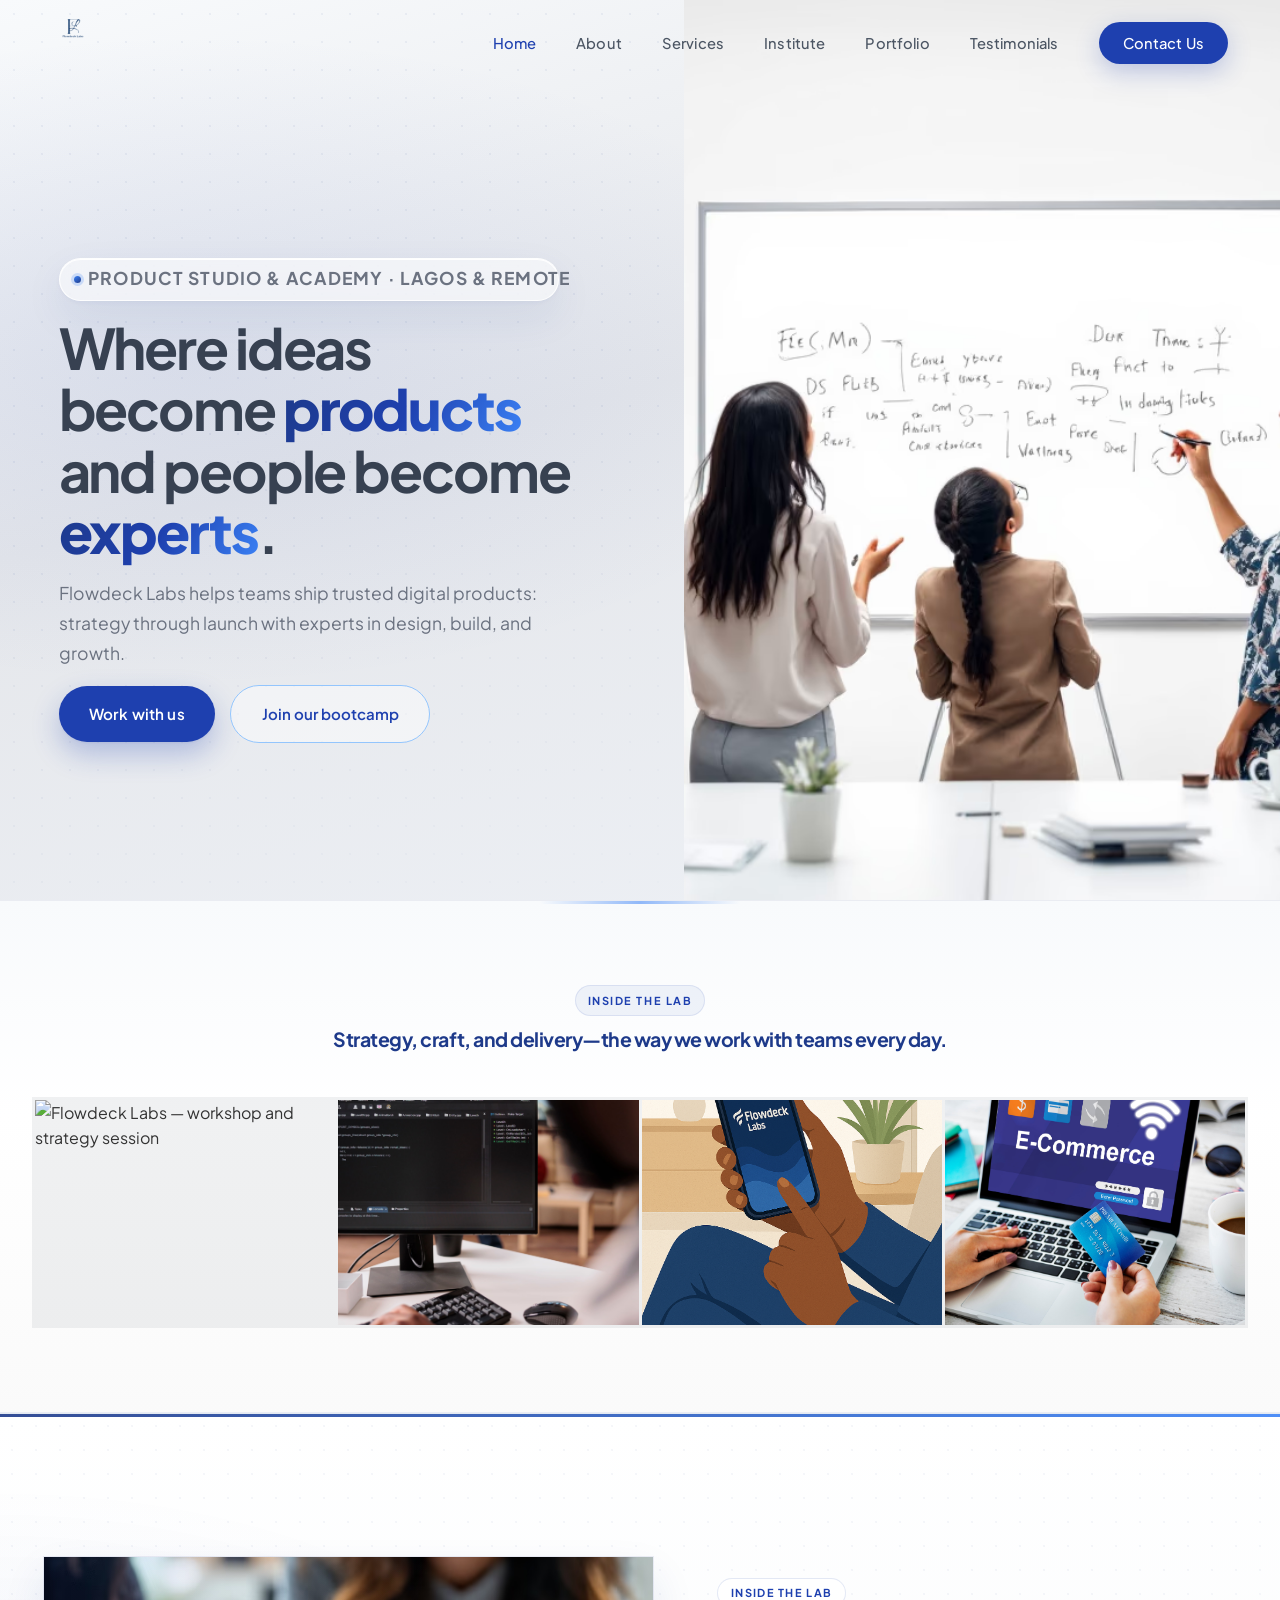
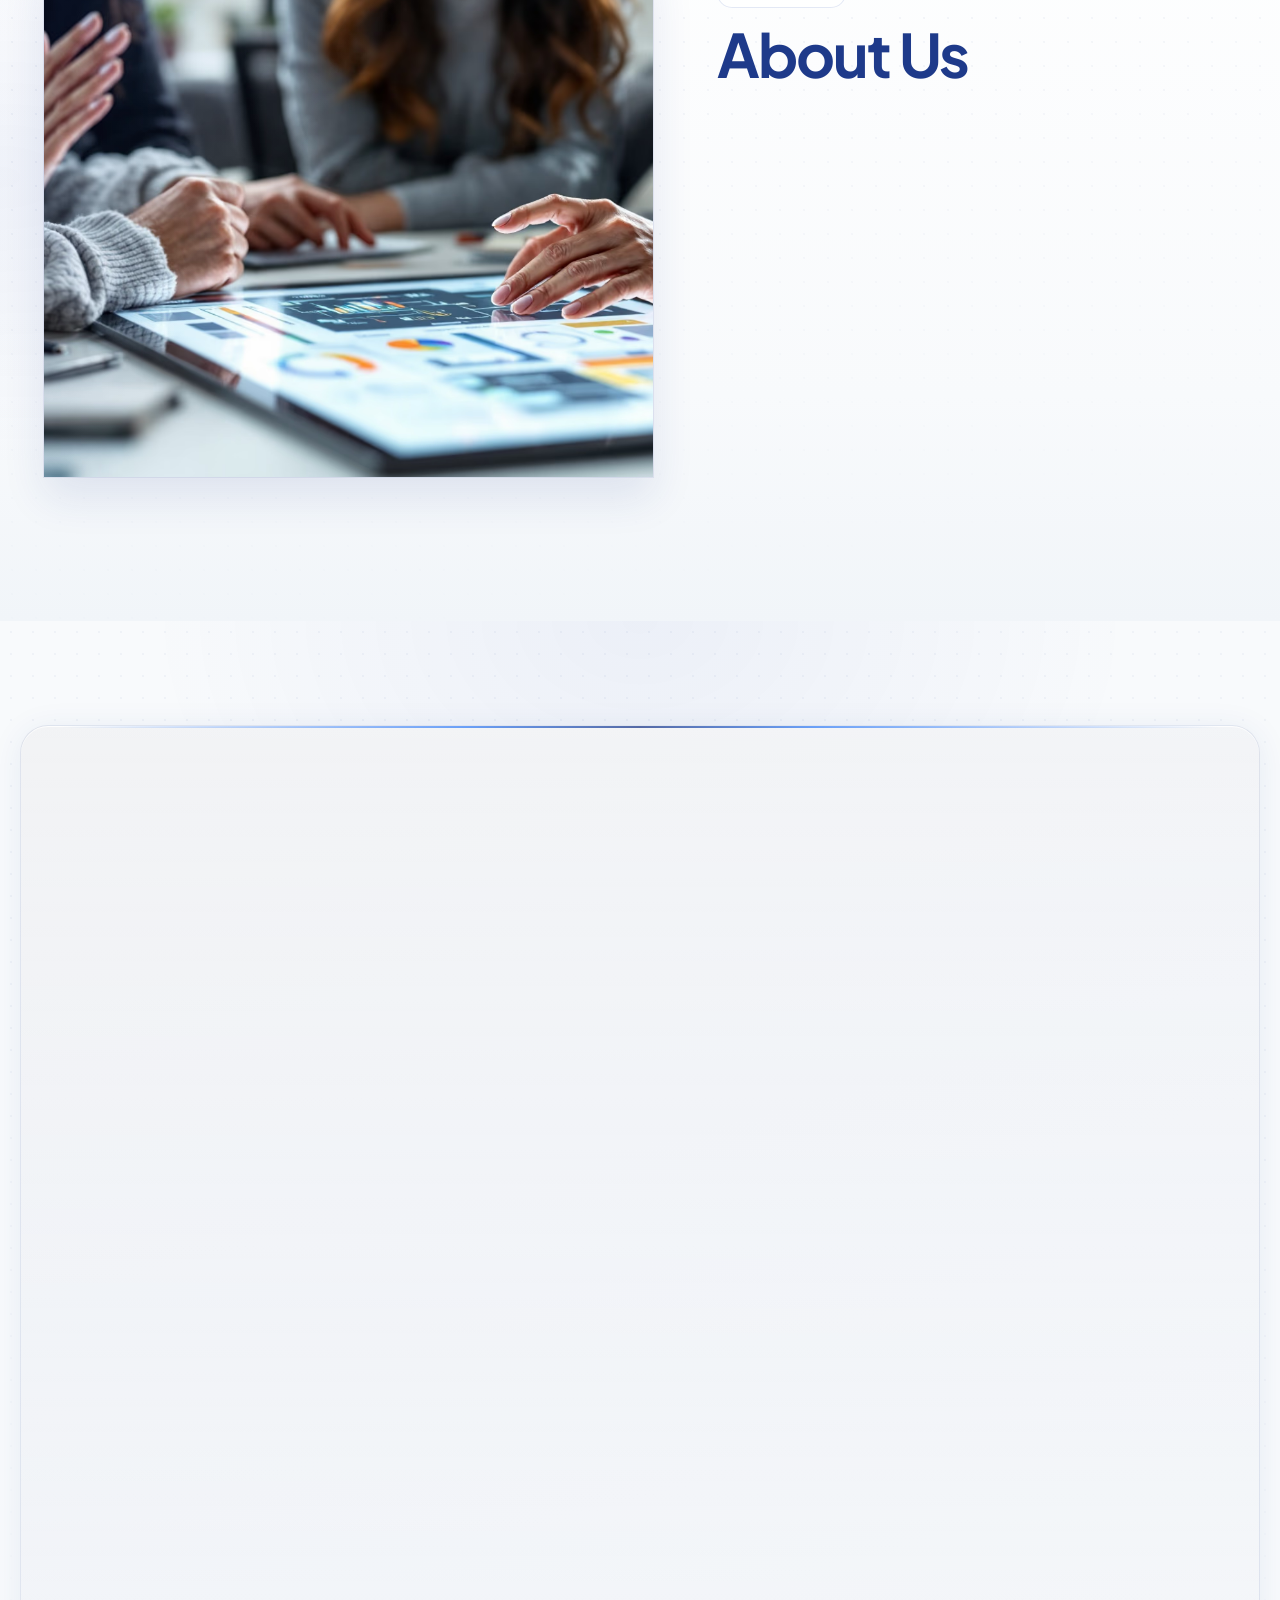
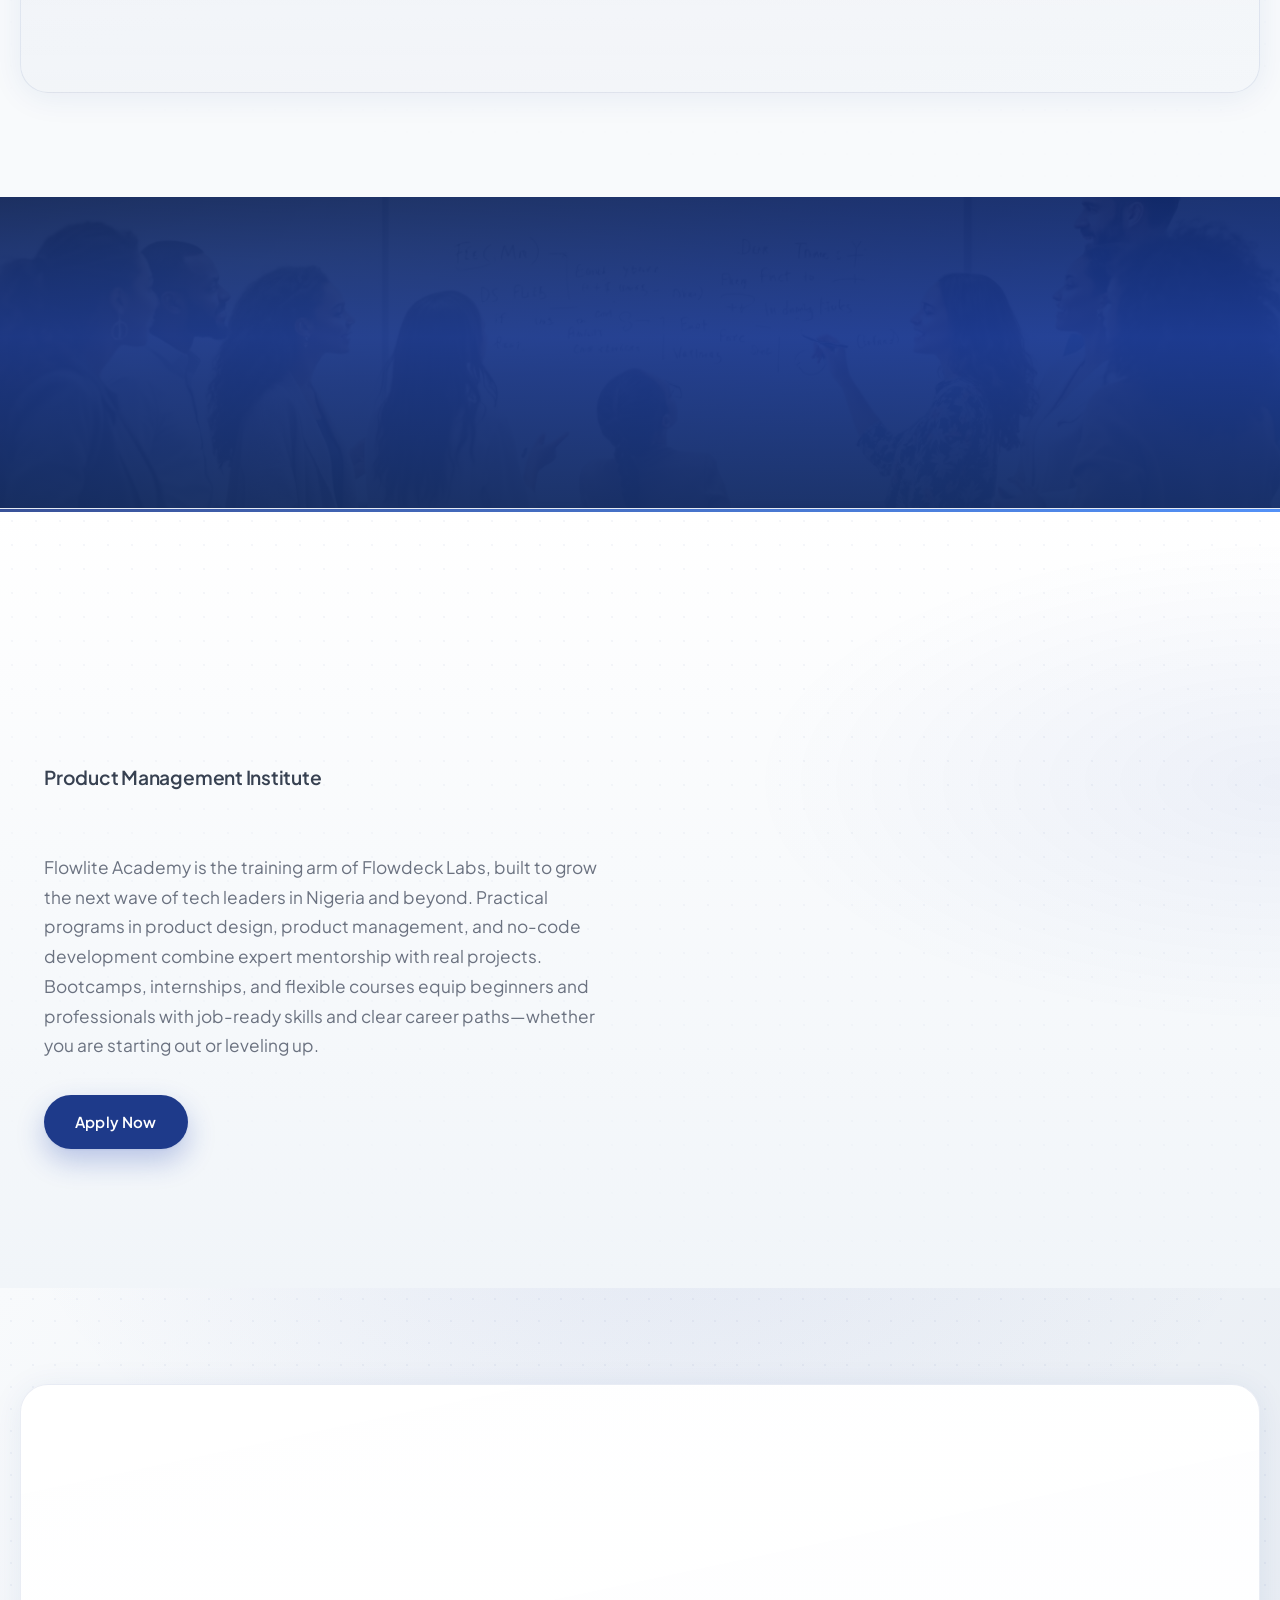
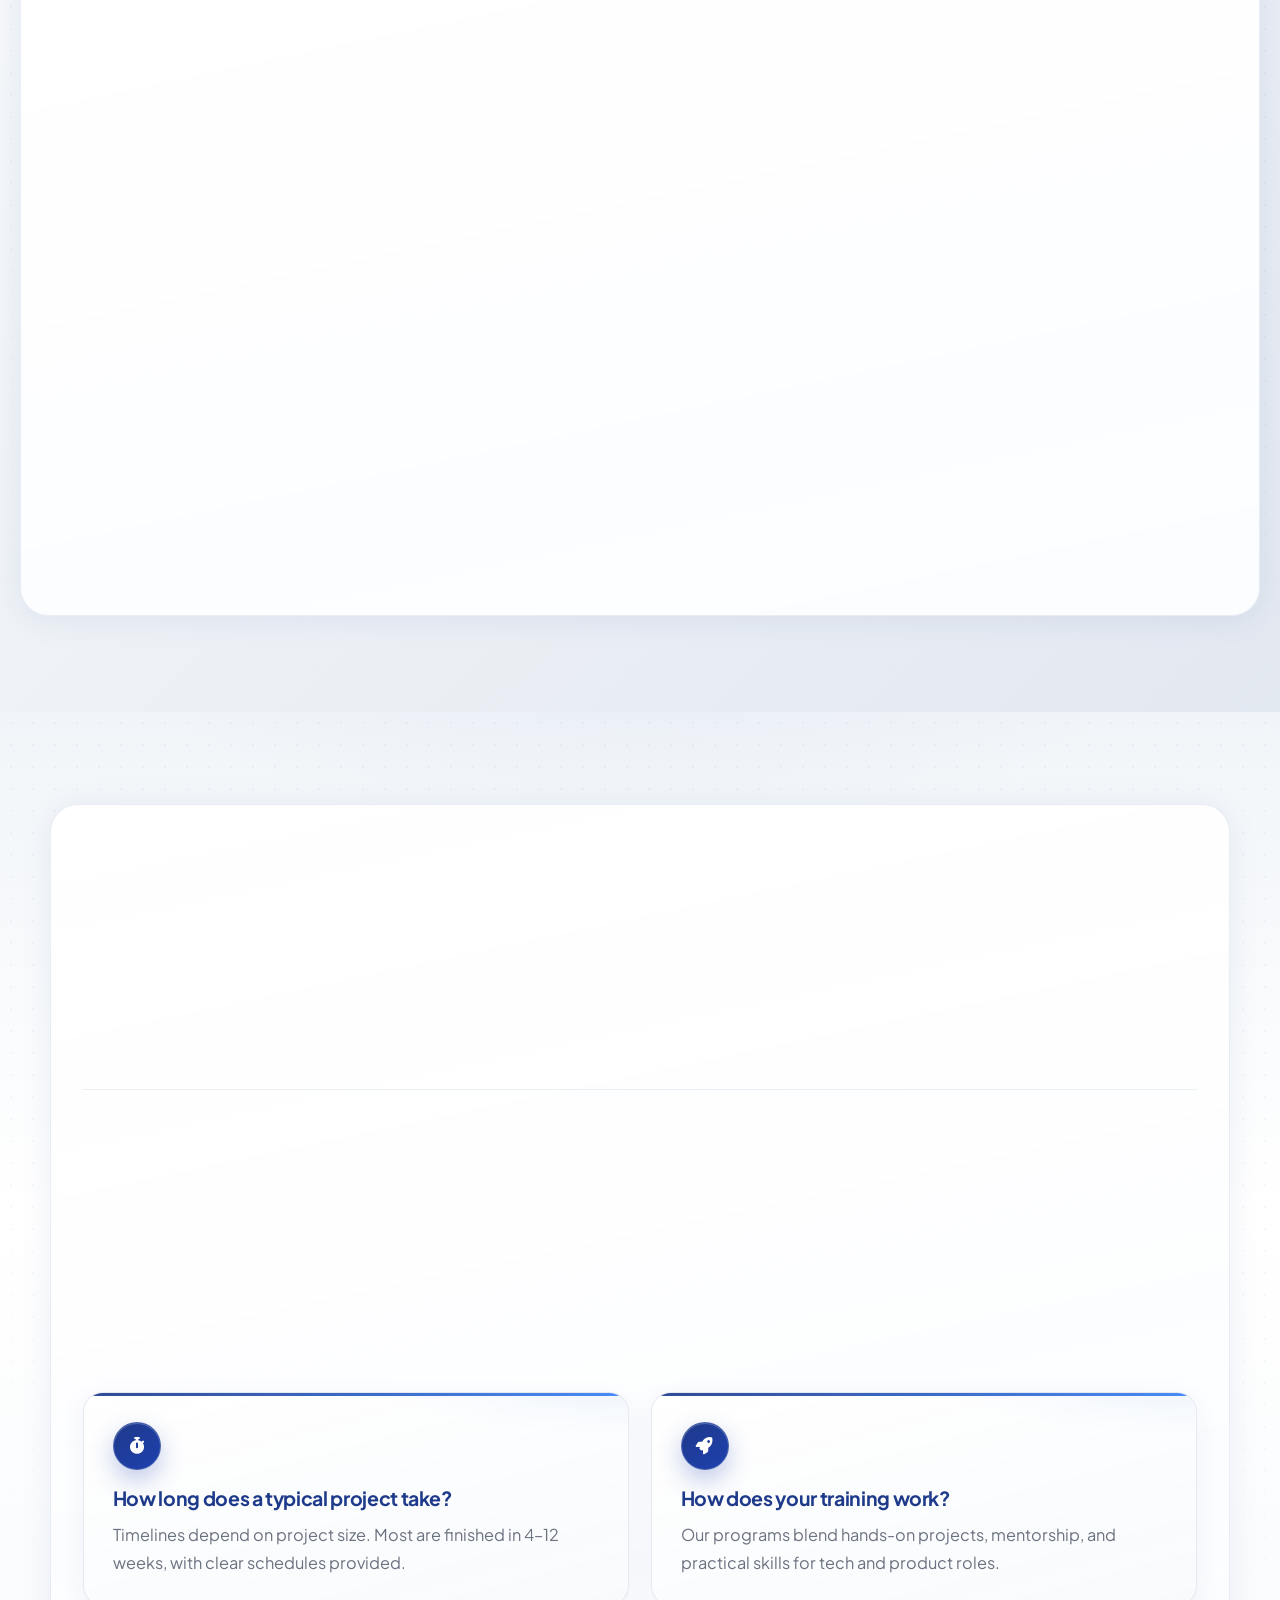
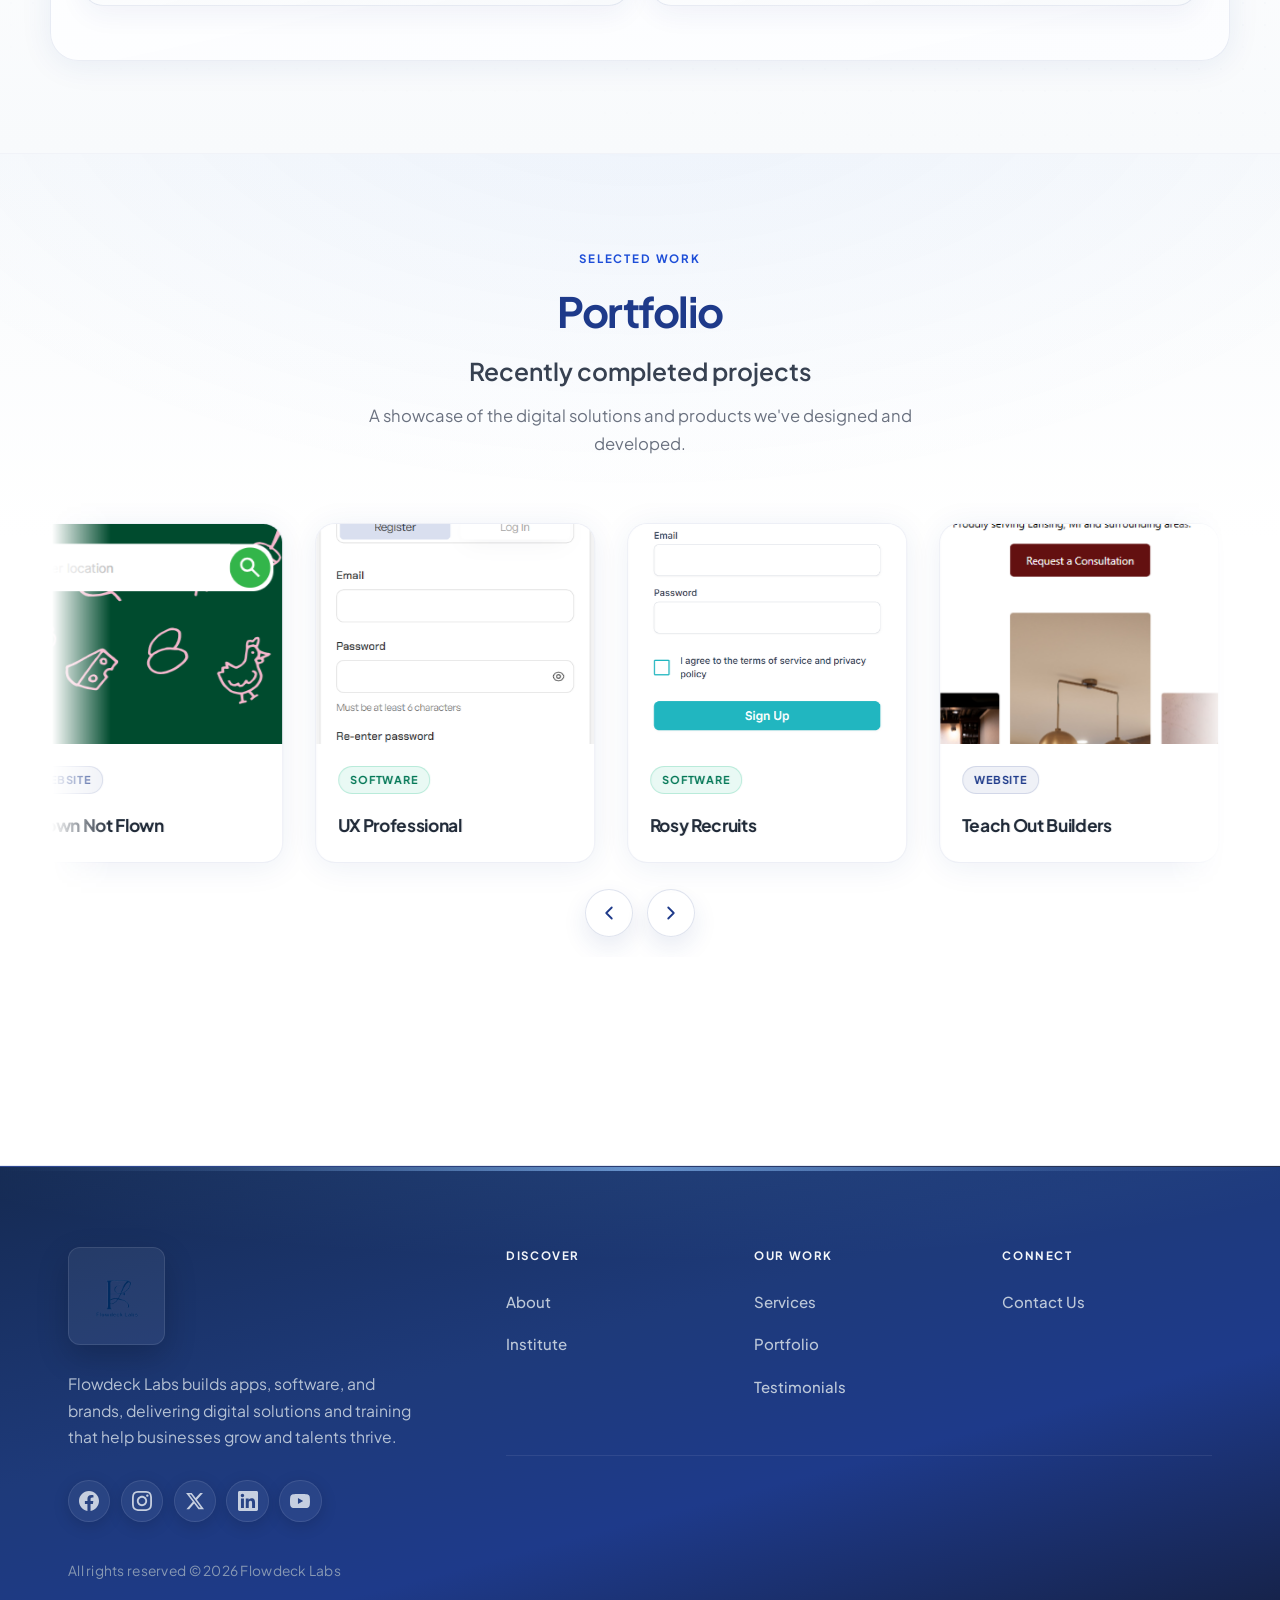
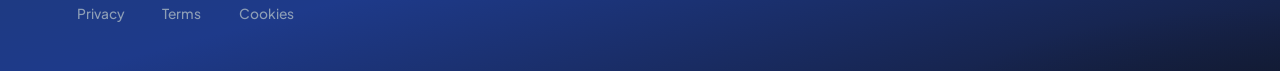
==== commit 02a3fade: "Add files via upload" ====
--- a/index.html
+++ b/index.html
@@ -1,652 +1,675 @@
-<!DOCTYPE html>
-<html lang="en">
-<head>
-    <meta charset="UTF-8">
-    <meta name="viewport" content="width=device-width, initial-scale=1.0">
-    <title>Flowdeck Labs</title>
-    <link rel="stylesheet" href="style.css">
-    <link rel="stylesheet" href="https://cdnjs.cloudflare.com/ajax/libs/font-awesome/6.4.0/css/all.min.css">
-</head>
-<body>
-    <!-- Sticky Navigation -->
-    <nav class="navbar">
-        <div class="nav-container">
-            <div class="logo">
-                <img src="image/Flowdecklabs Logo.svg" alt="Flowdecklabs">
-            </div>
-            
-            <ul class="nav-links" id="navLinks">
-                <li><a href="index.html">Home</a></li>
-                <li><a href="about.html">About</a></li>
-                <li><a href="services.html">Services</a></li>
-                <li><a href="#institute">Institute</a></li>
-                <li><a href="portfolio.html">Portfolio</a></li>
-                <li><a href="testimonials.html">Testimonials</a></li>
-                <li><a href="contact us.html" class="contact-btn">Contact Us</a></li>
-            </ul>
-
-            <div class="mobile-menu-toggle" id="mobileToggle">
-                <span></span>
-                <span></span>
-                <span></span>
-            </div>
-        </div>
-    </nav>
-
-    <!-- Hero Section -->
-    <section class="hero" id="home">
-        <div class="hero-container">
-            <div class="hero-content">
-                <h1 class="fade-in">
-                    Where Ideas<br>
-                    Become <span class="highlight">Products</span><br>
-                    and People<br>
-                    Become <span class="highlight">Experts</span>.
-                </h1>
-                
-                <p class="fade-in delay-1">
-                    At Flowdeck Labs, we are subject matter experts dedicated to designing, building, and scaling digital products that inspire trust and drive sustainable growth.
-                </p>
-                
-                <div class="hero-buttons fade-in delay-2">
-                    <a href="services.html" class="btn-primary">Work with us</a>
-                    <a href="#institute" class="btn-secondary">Join Our Bootcamp</a>
-                </div>
-            </div>
-        </div>
-        
-        <div class="hero-image fade-in delay-3">
-            <img src="image/index banner 1.avif" alt="Team collaboration at whiteboard - Where ideas become products">
-        </div>
-    </section>
-
-    <!-- Add some content below to demonstrate sticky navbar -->
-    <section class="about-section">
-        <div class="about-container">
-            <div class="about-image">
-                <img src="image/About-Us.avif" alt="Team collaboration at Flowdeck Labs">
-            </div>
-            
-            <div class="about-content">
-                <h2 class="about-title">About Us</h2>
-                <h3 class="about-subtitle">At Flowdeck Labs, We Build Products and People</h3>
-                
-                <p class="about-description">
-                    Flowdeck Labs is a product innovation company that designs, builds, and scales digital solutions from websites and mobile apps to software and e-commerce. Alongside our services in design and development, we invest in people through our Product Management Institute and bootcamps, training the next generation of tech leaders.
-                </p>
-                
-                <button class="discover-btn" onclick="window.location.href='about.html'">Discover More</button>
-            </div>
-        </div>
-    </section>
-
-    <!-- Services Section -->
-    <section class="services-section">
-        <div class="services-container">
-            <div class="services-header">
-                <h2 class="services-title">Services</h2>
-                <p class="services-description">
-                    We provide end-to-end digital solutions, innovation consulting, and 
-                    training programs designed to help businesses and people grow.
-                </p>
-            </div>
-            
-            <div class="services-grid">
-                <!-- Website Card -->
-                <div class="service-card">
-                    <div class="service-icon">
-                        <i class="fas fa-globe"></i>
-                    </div>
-                    <h3 class="service-title">Website</h3>
-                    <p class="service-description">
-                        Build secure and scalable web applications tailored to your business needs.
-                    </p>
-                    <a href="services.html" class="read-more">Read More</a>
-                </div>
-                
-                <!-- Mobile Apps Card -->
-                <div class="service-card">
-                    <div class="service-icon">
-                        <i class="fas fa-mobile-alt"></i>
-                    </div>
-                    <h3 class="service-title">Mobile Apps</h3>
-                    <p class="service-description">
-                        Deliver engaging mobile experiences with intuitive, high-performing apps.
-                    </p>
-                    <a href="services.html" class="read-more">Read More</a>
-                </div>
-                
-                <!-- Software Development Card -->
-                <div class="service-card">
-                    <div class="service-icon">
-                        <i class="fas fa-desktop"></i>
-                    </div>
-                    <h3 class="service-title">Software Development</h3>
-                    <p class="service-description">
-                        Custom software solutions designed to solve complex business challenges.
-                    </p>
-                    <a href="services.html" class="read-more">Read More</a>
-                </div>
-                
-                <!-- Ecommerce Card -->
-                <div class="service-card">
-                    <div class="service-icon">
-                        <i class="fas fa-shopping-bag"></i>
-                    </div>
-                    <h3 class="service-title">Ecommerce</h3>
-                    <p class="service-description">
-                        End-to-end e-commerce solutions for businesses of all sizes.
-                    </p>
-                    <a href="services.html" class="read-more">Read More</a>
-                </div>
-                
-                <!-- Classes/Bootcamps Card -->
-                <div class="service-card">
-                    <div class="service-icon">
-                        <i class="fas fa-graduation-cap"></i>
-                    </div>
-                    <h3 class="service-title">Classes/Bootcamps</h3>
-                    <p class="service-description">
-                        Upskill with hands-on training in design, development, and product management.
-                    </p>
-                    <a href="services.html" class="read-more">Read More</a>
-                </div>
-                
-                <!-- Brand Design Card -->
-                <div class="service-card">
-                    <div class="service-icon">
-                        <i class="fas fa-paint-brush"></i>
-                    </div>
-                    <h3 class="service-title">Brand Design</h3>
-                    <p class="service-description">
-                        Create a brand identity that connects and inspires.
-                    </p>
-                    <a href="services.html" class="read-more">Read More</a>
-                </div>
-            </div>
-        </div>
-    </section>
-
-<!-- Institute Section -->
-    <section class="institute-section">
-        <div class="institute-container">
-            <div class="institute-content">
-                <h2 class="institute-title">Institute</h2>
-                <h3 class="institute-subtitle">Product Management Institute</h3>
-                
-                <h4 class="academy-title">Flowlites Academy</h4>
-                
-                <p class="institute-description">
-                    Flowlite Academy is the training arm of Flowdeck Labs, 
-                    built to groom the next wave of tech leaders in Nigeria 
-                    and beyond. We run practical programs in product 
-                    design, product management, and no-code development, 
-                    combining expert mentorship with real projects. Our 
-                    bootcamps, internships, and flexible courses equip 
-                    beginners and professionals with job-ready skills and 
-                    clear career paths. Whether starting out or advancing 
-                    your expertise, Flowlite Academy gives you the tools, 
-                    guidance, and community to thrive in today's digital world.
-                </p>
-                
-                <button class="apply-btn">Apply Now</button>
-            </div>
-            
-            <div class="institute-image">
-                <img src="/image/3ea2032e261b81b7598ee2b3118f7d9e78c4d94c.jpg" alt="Students learning at Flowlite Academy">
-            </div>
-        </div>
-    </section>
-
-    <!-- Testimonial Section -->
-    <section class="success-stories">
-        <div class="container">
-            <h2 class="section-title">Success Stories</h2>
-            <p class="section-subtitle">Every project we launch and every talent we train adds a new chapter to our story of growth, creativity, and lasting impact.</p>
-            
-            <div class="carousel-wrapper">
-                <div class="carousel-container">
-                    <div class="carousel-track" id="carouselTrack">
-                        <div class="story-card active">
-                            <div class="card-header">
-                                <div class="avatar">
-                                    <img src="https://images.unsplash.com/photo-1507003211169-0a1dd7228f2d?w=80&h=80&fit=crop&crop=face" alt="Adaobi M.">
-                                </div>
-                                <div class="client-info">
-                                    <h3>Adaobi M.</h3>
-                                    <p>Lagos, Nigeria</p>
-                                </div>
-                            </div>
-                            <div class="story-content">
-                                <p>From the first strategy call to launch, Flowdeck Labs nailed every detail of our mobile app. Clean design and flawless functionality</p>
-                            </div>
-                            <div class="story-date">12 March 2024</div>
-                        </div>
-
-                        <div class="story-card">
-                            <div class="card-header">
-                                <div class="avatar">
-                                    <img src="https://images.unsplash.com/photo-1472099645785-5658abf4ff4e?w=80&h=80&fit=crop&crop=face" alt="Michael K.">
-                                </div>
-                                <div class="client-info">
-                                    <h3>Michael K.</h3>
-                                    <p>Michael K. Abuja, Nigeria</p>
-                                </div>
-                            </div>
-                            <div class="story-content">
-                                <p>The team exceeded our expectations with a modern e-commerce site that truly reflects our brand. Our online sales doubled within weeks</p>
-                            </div>
-                            <div class="story-date">25 April 2024</div>
-                        </div>
-
-                        <div class="story-card">
-                            <div class="card-header">
-                                <div class="avatar">
-                                    <img src="https://images.unsplash.com/photo-1494790108755-2616b612b786?w=80&h=80&fit=crop&crop=face" alt="Grace T.">
-                                </div>
-                                <div class="client-info">
-                                    <h3>Grace T.</h3>
-                                    <p>Nairobi, Kenya</p>
-                                </div>
-                            </div>
-                            <div class="story-content">
-                                <p>Flowdeck Labs delivered a seamless platform that accelerated our product launch. Their expertise and support were invaluable.</p>
-                            </div>
-                            <div class="story-date">07 May 2024</div>
-                        </div>
-
-                        <div class="story-card">
-                            <div class="card-header">
-                                <div class="avatar">
-                                    <img src="https://images.unsplash.com/photo-1500648767791-00dcc994a43e?w=80&h=80&fit=crop&crop=face" alt="James O.">
-                                </div>
-                                <div class="client-info">
-                                    <h3>James O.</h3>
-                                    <p>Cape Town, South Africa</p>
-                                </div>
-                            </div>
-                            <div class="story-content">
-                                <p>Outstanding work on our fintech platform. The user experience is intuitive and the backend is robust. Highly recommended!</p>
-                            </div>
-                            <div class="story-date">15 June 2024</div>
-                        </div>
-
-                        <div class="story-card">
-                            <div class="card-header">
-                                <div class="avatar">
-                                    <img src="https://images.unsplash.com/photo-1438761681033-6461ffad8d80?w=80&h=80&fit=crop&crop=face" alt="Sarah A.">
-                                </div>
-                                <div class="client-info">
-                                    <h3>Sarah A.</h3>
-                                    <p>Accra, Ghana</p>
-                                </div>
-                            </div>
-                            <div class="story-content">
-                                <p>The digital transformation of our business was seamless thanks to Flowdeck Labs. Professional, efficient, and results-driven.</p>
-                            </div>
-                            <div class="story-date">22 July 2024</div>
-                        </div>
-                    </div>
-                </div>
-                
-                <div class="carousel-navigation">
-                    <button class="nav-btn prev-btn" id="prevBtn">
-                        <svg width="24" height="24" viewBox="0 0 24 24" fill="none">
-                            <path d="M15 18L9 12L15 6" stroke="currentColor" stroke-width="2" stroke-linecap="round" stroke-linejoin="round"/>
-                        </svg>
-                    </button>
-                    <button class="nav-btn next-btn" id="nextBtn">
-                        <svg width="24" height="24" viewBox="0 0 24 24" fill="none">
-                            <path d="M9 18L15 12L9 6" stroke="currentColor" stroke-width="2" stroke-linecap="round" stroke-linejoin="round"/>
-                        </svg>
-                    </button>
-                </div>
-
-                <!-- <div class="carousel-indicators">
-                    <button class="indicator active" data-slide="0"></button>
-                    <button class="indicator" data-slide="1"></button>
-                    <button class="indicator" data-slide="2"></button>
-                    <button class="indicator" data-slide="3"></button>
-                    <button class="indicator" data-slide="4"></button>
-                </div> -->
-            </div>
-
-            <!-- Discover More Button -->
-            <div class="discover-more-container">
-                <a href="testimonials.html" class="discover-more-btn">Discover More</a>
-            </div>
-        </div>
-    </section>
-
-    <!--FAQ-->
-    <div class="container">
-        <div class="header">
-            <h1 class="main-title">Answers to your top questions</h1>
-            <p class="subtitle">Quick, clear info about our services and training.</p>
-        </div>
-
-        <div class="faq-grid">
-            <div class="faq-item">
-                <div class="icon">💻</div>
-                <h2 class="question">What digital solutions do you provide?</h2>
-                <p class="answer">We deliver websites, mobile apps, software, and e-commerce platforms. We also offer training through our institute and bootcamps.</p>
-            </div>
-
-            <div class="faq-item">
-                <div class="icon">🎓</div>
-                <h2 class="question">Who is eligible for your bootcamps?</h2>
-                <p class="answer">Anyone interested in digital skills can join. No experience is needed.</p>
-            </div>
-
-            <div class="faq-item">
-                <div class="icon">⏱️</div>
-                <h2 class="question">How long does a typical project take?</h2>
-                <p class="answer">Timelines depend on project size. Most are finished in 4–12 weeks, with clear schedules provided.</p>
-            </div>
-
-            <div class="faq-item">
-                <div class="icon">🚀</div>
-                <h2 class="question">How does your training work?</h2>
-                <p class="answer">Our programs blend hands-on projects, mentorship, and practical skills for tech and product roles.</p>
-            </div>
-        </div>
-    </div>
-
-    <!-- Portfolio Section -->
-     <!-- Portfolio Slider Section -->
-    <section class="portfolio-slider-section">
-        <div class="portfolio-slider-container">
-            <!-- Header -->
-            <div class="portfolio-slider-header">
-                <h2 class="portfolio-slider-title">Portfolio</h2>
-                <h3 class="portfolio-slider-subtitle">Recently completed Projects</h3>
-                <p class="portfolio-slider-description">
-                    A showcase of the digital solutions and products we've designed and developed.
-                </p>
-            </div>
-            
-            <!-- Sliding Portfolio -->
-            <div class="slider-wrapper">
-                <div class="slider-track">
-                    <!-- First Set of Cards -->
-                    <div class="portfolio-item" data-category="website">
-                        <div class="portfolio-card">
-                            <div class="portfolio-image">
-                                <img src="image/Grown-not-flown.png" alt="Grown Not Flown">
-                                <div class="portfolio-overlay">
-                                    <a href="https://grown-not-flown.com/" class="view-project" target="_blank">View Project</a>
-                                </div>
-                            </div>
-                            <div class="portfolio-info">
-                                <span class="portfolio-badge">Website</span>
-                                <h3 class="portfolio-name">Grown Not Flown</h3>
-                            </div>
-                        </div>
-                    </div>
-                    
-                    <div class="portfolio-item" data-category="software">
-                        <div class="portfolio-card">
-                            <div class="portfolio-image">
-                                <img src="image/UXProfessional.png" alt="UX Professional">
-                                <div class="portfolio-overlay">
-                                    <a href="https://game.theuxprofessional.com/version-test/registration" class="view-project" target="_blank">View Project</a>
-                                </div>
-                            </div>
-                            <div class="portfolio-info">
-                                <span class="portfolio-badge software">Software</span>
-                                <h3 class="portfolio-name">UX Professional</h3>
-                            </div>
-                        </div>
-                    </div>
-                    
-                    <div class="portfolio-item" data-category="software">
-                        <div class="portfolio-card">
-                            <div class="portfolio-image">
-                                <img src="image/Rosy Recruits.png" alt="Rosy Recruits">
-                                <div class="portfolio-overlay">
-                                    <a href="https://illyliberty.com/version-live/login_signup?m=login" class="view-project" target="_blank">View Project</a>
-                                </div>
-                            </div>
-                            <div class="portfolio-info">
-                                <span class="portfolio-badge software">Software</span>
-                                <h3 class="portfolio-name">Rosy Recruits</h3>
-                            </div>
-                        </div>
-                    </div>
-                    
-                    <div class="portfolio-item" data-category="website">
-                        <div class="portfolio-card">
-                            <div class="portfolio-image">
-                                <img src="image/Teachoutbuilders.png" alt="Teach Out Builders">
-                                <div class="portfolio-overlay">
-                                    <a href="https://www.teachoutbuilders.com" class="view-project" target="_blank">View Project</a>
-                                </div>
-                            </div>
-                            <div class="portfolio-info">
-                                <span class="portfolio-badge">Website</span>
-                                <h3 class="portfolio-name">Teach Out Builders</h3>
-                            </div>
-                        </div>
-                    </div>
-                    
-                    <div class="portfolio-item" data-category="website">
-                        <div class="portfolio-card">
-                            <div class="portfolio-image">
-                                <img src="image/sportbodywork.png" alt="Sport Body Work">
-                                <div class="portfolio-overlay">
-                                    <a href="https://www.sportbodywork.com" class="view-project" target="_blank">View Project</a>
-                                </div>
-                            </div>
-                            <div class="portfolio-info">
-                                <span class="portfolio-badge">Website</span>
-                                <h3 class="portfolio-name">Sportbodywork</h3>
-                            </div>
-                        </div>
-                    </div>
-                    
-                    <div class="portfolio-item" data-category="software">
-                        <div class="portfolio-card">
-                            <div class="portfolio-image">
-                                <img src="image/FraimCPA.png" alt="Fraim CPA">
-                                <div class="portfolio-overlay">
-                                    <a href="https://faq.fraimcpa.com/" class="view-project" target="_blank">View Project</a>
-                                </div>
-                            </div>
-                            <div class="portfolio-info">
-                                <span class="portfolio-badge software">Software</span>
-                                <h3 class="portfolio-name">Fraimcpa</h3>
-                            </div>
-                        </div>
-                    </div>
-                    
-                    <div class="portfolio-item" data-category="software">
-                        <div class="portfolio-card">
-                            <div class="portfolio-image">
-                                <img src="image/Grown Not Flown App.png" alt="Grown Not Flown App">
-                                <div class="portfolio-overlay">
-                                    <a href="https://grown-not-flown.com/search" class="view-project" target="_blank">View Project</a>
-                                </div>
-                            </div>
-                            <div class="portfolio-info">
-                                <span class="portfolio-badge software">Software</span>
-                                <h3 class="portfolio-name">Grown Not Flown</h3>
-                            </div>
-                        </div>
-                    </div>
-                    
-                    <div class="portfolio-item" data-category="software">
-                        <div class="portfolio-card">
-                            <div class="portfolio-image">
-                                <img src="image/Coral Care.png" alt="Coral Care">
-                                <div class="portfolio-overlay">
-                                    <a href="https://app.joincoralcare.com/login?m=login" class="view-project" target="_blank">View Project</a>
-                                </div>
-                            </div>
-                            <div class="portfolio-info">
-                                <span class="portfolio-badge software">Software</span>
-                                <h3 class="portfolio-name">Coral Care</h3>
-                            </div>
-                        </div>
-                    </div>
-                    
-                    <!-- Duplicate Set for Seamless Loop -->
-                    <div class="portfolio-item" data-category="website">
-                        <div class="portfolio-card">
-                            <div class="portfolio-image">
-                                <img src="image/Grown-not-flown.png" alt="Grown Not Flown">
-                                <div class="portfolio-overlay">
-                                    <a href="https://grown-not-flown.com/" class="view-project" target="_blank">View Project</a>
-                                </div>
-                            </div>
-                            <div class="portfolio-info">
-                                <span class="portfolio-badge">Website</span>
-                                <h3 class="portfolio-name">Grown Not Flown</h3>
-                            </div>
-                        </div>
-                    </div>
-                    
-                    <div class="portfolio-item" data-category="software">
-                        <div class="portfolio-card">
-                            <div class="portfolio-image">
-                                <img src="image/UXProfessional.png" alt="UX Professional">
-                                <div class="portfolio-overlay">
-                                    <a href="https://game.theuxprofessional.com/version-test/registration" class="view-project" target="_blank">View Project</a>
-                                </div>
-                            </div>
-                            <div class="portfolio-info">
-                                <span class="portfolio-badge software">Software</span>
-                                <h3 class="portfolio-name">UX Professional</h3>
-                            </div>
-                        </div>
-                    </div>
-                    
-                    <div class="portfolio-item" data-category="software">
-                        <div class="portfolio-card">
-                            <div class="portfolio-image">
-                                <img src="image/Rosy Recruits.png" alt="Rosy Recruits">
-                                <div class="portfolio-overlay">
-                                    <a href="https://illyliberty.com/version-live/login_signup?m=login" class="view-project" target="_blank">View Project</a>
-                                </div>
-                            </div>
-                            <div class="portfolio-info">
-                                <span class="portfolio-badge software">Software</span>
-                                <h3 class="portfolio-name">Rosy Recruits</h3>
-                            </div>
-                        </div>
-                    </div>
-                    
-                    <div class="portfolio-item" data-category="website">
-                        <div class="portfolio-card">
-                            <div class="portfolio-image">
-                                <img src="image/Teachoutbuilders.png" alt="Teach Out Builders">
-                                <div class="portfolio-overlay">
-                                    <a href="https://www.teachoutbuilders.com" class="view-project" target="_blank">View Project</a>
-                                </div>
-                            </div>
-                            <div class="portfolio-info">
-                                <span class="portfolio-badge">Website</span>
-                                <h3 class="portfolio-name">Teach Out Builders</h3>
-                            </div>
-                        </div>
-                    </div>
-                </div>
-            </div>
-            
-            <!-- Discover More Button -->
-            <div class="discover-more-container">
-                <a href="/portfolio.html" class="discover-more-btn">Discover More</a>
-            </div>
-        </div>
-    </section>
-
-    <!--Footer-->
-    <footer class="footer">
-        <div class="footer-container">
-            <!-- Logo and Social Media Section -->
-            <div class="footer-column">
-                <div class="footer-brand">
-                    <div class="logo">
-                        <div class="logo-icon">
-                            <img src="image/Flowdecklabs Footer Logo.png" alt="Flowdecklabs" width="95" height="95">
-                        </div>
-                        <!-- <span class="logo-text">FLOWDECK LABS</span> -->
-                    </div>
-                    <div class="footer-paragraph">
-                        Flowdeck Labs builds apps, software, and brands, delivering digital solutions and training that help businesses grow and talents thrive.
-                    </div>
-                    <div class="social-links">
-                        <a href="#" class="social-link" aria-label="Facebook">
-                            <svg width="20" height="20" viewBox="0 0 24 24" fill="currentColor">
-                                <path d="M24 12.073c0-6.627-5.373-12-12-12s-12 5.373-12 12c0 5.99 4.388 10.954 10.125 11.854v-8.385H7.078v-3.47h3.047V9.43c0-3.007 1.792-4.669 4.533-4.669 1.312 0 2.686.235 2.686.235v2.953H15.83c-1.491 0-1.956.925-1.956 1.874v2.25h3.328l-.532 3.47h-2.796v8.385C19.612 23.027 24 18.062 24 12.073z"/>
-                            </svg>
-                        </a>
-                        <a href="#" class="social-link" aria-label="Instagram">
-                            <svg width="20" height="20" viewBox="0 0 24 24" fill="currentColor">
-                                <path d="M12 2.163c3.204 0 3.584.012 4.85.07 3.252.148 4.771 1.691 4.919 4.919.058 1.265.069 1.645.069 4.849 0 3.205-.012 3.584-.069 4.849-.149 3.225-1.664 4.771-4.919 4.919-1.266.058-1.644.07-4.85.07-3.204 0-3.584-.012-4.849-.07-3.26-.149-4.771-1.699-4.919-4.92-.058-1.265-.07-1.644-.07-4.849 0-3.204.013-3.583.07-4.849.149-3.227 1.664-4.771 4.919-4.919 1.266-.057 1.645-.069 4.849-.069zm0-2.163c-3.259 0-3.667.014-4.947.072-4.358.2-6.78 2.618-6.98 6.98-.059 1.281-.073 1.689-.073 4.948 0 3.259.014 3.668.072 4.948.2 4.358 2.618 6.78 6.98 6.98 1.281.058 1.689.072 4.948.072 3.259 0 3.668-.014 4.948-.072 4.354-.2 6.782-2.618 6.979-6.98.059-1.28.073-1.689.073-4.948 0-3.259-.014-3.667-.072-4.947-.196-4.354-2.617-6.78-6.979-6.98-1.281-.059-1.69-.073-4.949-.073zm0 5.838c-3.403 0-6.162 2.759-6.162 6.162s2.759 6.163 6.162 6.163 6.162-2.759 6.162-6.163c0-3.403-2.759-6.162-6.162-6.162zm0 10.162c-2.209 0-4-1.79-4-4 0-2.209 1.791-4 4-4s4 1.791 4 4c0 2.21-1.791 4-4 4zm6.406-11.845c-.796 0-1.441.645-1.441 1.44s.645 1.44 1.441 1.44c.795 0 1.439-.645 1.439-1.44s-.644-1.44-1.439-1.44z"/>
-                            </svg>
-                        </a>
-                        <a href="#" class="social-link" aria-label="Twitter/X">
-                            <svg width="20" height="20" viewBox="0 0 24 24" fill="currentColor">
-                                <path d="M18.244 2.25h3.308l-7.227 8.26 8.502 11.24H16.17l-5.214-6.817L4.99 21.75H1.68l7.73-8.835L1.254 2.25H8.08l4.713 6.231zm-1.161 17.52h1.833L7.084 4.126H5.117z"/>
-                            </svg>
-                        </a>
-                        <a href="#" class="social-link" aria-label="LinkedIn">
-                            <svg width="20" height="20" viewBox="0 0 24 24" fill="currentColor">
-                                <path d="M20.447 20.452h-3.554v-5.569c0-1.328-.027-3.037-1.852-3.037-1.853 0-2.136 1.445-2.136 2.939v5.667H9.351V9h3.414v1.561h.046c.477-.9 1.637-1.85 3.37-1.85 3.601 0 4.267 2.37 4.267 5.455v6.286zM5.337 7.433c-1.144 0-2.063-.926-2.063-2.065 0-1.138.92-2.063 2.063-2.063 1.14 0 2.064.925 2.064 2.063 0 1.139-.925 2.065-2.064 2.065zm1.782 13.019H3.555V9h3.564v11.452zM22.225 0H1.771C.792 0 0 .774 0 1.729v20.542C0 23.227.792 24 1.771 24h20.451C23.2 24 24 23.227 24 22.271V1.729C24 .774 23.2 0 22.222 0h.003z"/>
-                            </svg>
-                        </a>
-                        <a href="#" class="social-link" aria-label="YouTube">
-                            <svg width="20" height="20" viewBox="0 0 24 24" fill="currentColor">
-                                <path d="M23.498 6.186a3.016 3.016 0 0 0-2.122-2.136C19.505 3.545 12 3.545 12 3.545s-7.505 0-9.377.505A3.017 3.017 0 0 0 .502 6.186C0 8.07 0 12 0 12s0 3.93.502 5.814a3.016 3.016 0 0 0 2.122 2.136c1.871.505 9.376.505 9.376.505s7.505 0 9.377-.505a3.015 3.015 0 0 0 2.122-2.136C24 15.93 24 12 24 12s0-3.93-.502-5.814zM9.545 15.568V8.432L15.818 12l-6.273 3.568z"/>
-                            </svg>
-                        </a>
-                    </div>
-                </div>
-            </div>
-            <!-- Footer Links -->
-            <div class="footer-links">
-                <div class="footer-column">
-                    <h3 class="footer-heading">Discover</h3>
-                    <ul class="footer-list">
-                        <li><a href="about.html" class="footer-link">About</a></li>
-                        <li><a href="#" class="footer-link">Institute</a></li>
-                    </ul>
-                </div>
-
-                <div class="footer-column">
-                    <h3 class="footer-heading">Our Work</h3>
-                    <ul class="footer-list">
-                        <li><a href="services.html" class="footer-link">Services</a></li>
-                        <li><a href="portfolio.html" class="footer-link">Portfolio</a></li>
-                        <li><a href="testimonials.html" class="footer-link">Testimonials</a></li>
-                    </ul>
-                </div>
-
-                <div class="footer-column">
-                    <h3 class="footer-heading">Connect</h3>
-                    <ul class="footer-list">
-                        <li><a href="contact us.html" class="footer-link">Contact Us</a></li>
-                    </ul>
-                </div>
-            </div>
-        </div>
-
-        <!-- Footer Bottom -->
-        <div class="footer-bottom">
-            <div class="footer-container">
-                <div class="footer-bottom-content">
-                    <p class="copyright">All rights reserved © 2025 Flowdeck Labs</p>
-                    <div class="footer-bottom-links">
-                        <a href="#" class="footer-bottom-link">Privacy</a>
-                        <a href="#" class="footer-bottom-link">Terms</a>
-                        <a href="#" class="footer-bottom-link">Cookies</a>
-                    </div>
-                </div>
-            </div>
-        </div>
-    </footer>
-
-      <script src="script.js"></script>
-
-</body>
-</html>+<!DOCTYPE html>
+<html lang="en">
+<head>
+    <meta charset="UTF-8">
+    <meta name="viewport" content="width=device-width, initial-scale=1.0">
+    <title>Home — Flowdeck Labs</title>
+    <link rel="preconnect" href="https://fonts.googleapis.com">
+    <link rel="preconnect" href="https://fonts.gstatic.com" crossorigin>
+    <link href="https://fonts.googleapis.com/css2?family=Plus+Jakarta+Sans:ital,wght@0,300..800;1,300..800&display=swap" rel="stylesheet">
+    <link rel="stylesheet" href="style.css">
+    <link rel="stylesheet" href="https://cdnjs.cloudflare.com/ajax/libs/font-awesome/6.4.0/css/all.min.css">
+</head>
+<body>
+    <!-- Sticky Navigation -->
+    <nav class="navbar">
+        <div class="nav-container">
+            <div class="logo">
+                <img src="image/Flowdecklabs Logo.svg" alt="Flowdecklabs" width="320" height="72" decoding="async">
+            </div>
+            
+            <ul class="nav-links" id="navLinks">
+                <li><a href="index.html">Home</a></li>
+                <li><a href="about.html">About</a></li>
+                <li><a href="services.html">Services</a></li>
+                <li><a href="#institute">Institute</a></li>
+                <li><a href="portfolio.html">Portfolio</a></li>
+                <li><a href="testimonials.html">Testimonials</a></li>
+                <li><a href="contact us.html" class="contact-btn">Contact Us</a></li>
+            </ul>
+
+            <div class="mobile-menu-toggle" id="mobileToggle">
+                <span></span>
+                <span></span>
+                <span></span>
+            </div>
+        </div>
+    </nav>
+
+    <!-- Hero Section -->
+    <section class="hero" id="home">
+        <div class="hero-container">
+            <div class="hero-content">
+                <p class="hero-badge fade-in" role="status">
+                    <span class="hero-badge-dot" aria-hidden="true"></span>
+                    Product studio &amp; academy · Lagos &amp; remote
+                </p>
+                <h1 class="hero-headline fade-in delay-1">
+                    Where ideas become <span class="highlight">products</span><br>
+                    and people become <span class="highlight">experts</span>.
+                </h1>
+                
+                <p class="hero-lead fade-in delay-2">
+                    Flowdeck Labs helps teams ship trusted digital products: strategy through launch with experts in design, build, and growth.
+                </p>
+                
+                <div class="hero-buttons fade-in delay-3">
+                    <a href="services.html" class="btn-primary hero-cta-primary">Work with us</a>
+                    <a href="#institute" class="btn-secondary hero-cta-secondary">Join our bootcamp</a>
+                </div>
+            </div>
+        </div>
+        
+        <figure class="hero-figure">
+            <div class="hero-image">
+                <img src="image/index banner 1.avif" alt="Team collaboration at whiteboard - Where ideas become products" width="900" height="1100" fetchpriority="high">
+            </div>
+        </figure>
+    </section>
+
+    <section class="culture-strip" aria-labelledby="culture-heading">
+        <div class="culture-strip-inner">
+            <header class="culture-strip-header">
+                <p class="culture-eyebrow js-reveal" id="culture-heading">Inside the lab</p>
+                <h2 class="culture-title js-reveal">Strategy, craft, and delivery—the way we work with teams every day.</h2>
+            </header>
+            <div class="culture-grid">
+                <div class="culture-cell js-reveal js-reveal--scale">
+                    <img src="image/Service Sect 1.jpg" alt="Flowdeck Labs — workshop and strategy session" loading="lazy" width="600" height="450">
+                </div>
+                <div class="culture-cell js-reveal js-reveal--scale">
+                    <img src="image/Service Sect 2.jpg" alt="Flowdeck Labs — product design collaboration" loading="lazy" width="600" height="450">
+                </div>
+                <div class="culture-cell js-reveal js-reveal--scale">
+                    <img src="image/Service Sect 3.png" alt="Flowdeck Labs — development and shipping" loading="lazy" width="600" height="450">
+                </div>
+                <div class="culture-cell js-reveal js-reveal--scale">
+                    <img src="image/Service Sect 4.jpg" alt="Flowdeck Labs — training and mentorship" loading="lazy" width="600" height="450">
+                </div>
+            </div>
+        </div>
+    </section>
+
+    <!-- Add some content below to demonstrate sticky navbar -->
+    <section class="about-section" id="about" aria-labelledby="about-heading">
+        <div class="about-container">
+            <figure class="about-figure js-reveal js-reveal--left">
+                <div class="about-media">
+                    <img src="image/About-Us.avif" alt="Team collaboration at Flowdeck Labs" loading="lazy" width="960" height="720">
+                </div>
+            </figure>
+
+            <div class="about-content">
+                <p class="about-eyebrow js-reveal">Inside the lab</p>
+                <h2 class="about-title js-reveal" id="about-heading">About Us</h2>
+                <h3 class="about-subtitle js-reveal">
+                    At Flowdeck Labs, we build <span class="about-subtitle-accent">products and people</span>
+                </h3>
+
+                <p class="about-description js-reveal">
+                    Flowdeck Labs is a product innovation company that designs, builds, and scales digital solutions from websites and mobile apps to software and e-commerce. Alongside our services in design and development, we invest in people through our Product Management Institute and bootcamps, training the next generation of tech leaders.
+                </p>
+
+                <a href="about.html" class="discover-btn js-reveal">Discover More</a>
+            </div>
+        </div>
+    </section>
+
+    <!-- Services Section -->
+    <section class="services-section" id="services" aria-labelledby="services-heading">
+        <div class="services-container">
+            <div class="services-header">
+                <p class="services-eyebrow js-reveal">What we deliver</p>
+                <h2 class="services-title js-reveal" id="services-heading">Services</h2>
+                <p class="services-description js-reveal">
+                    End-to-end digital solutions, innovation consulting, and training programs—built to help businesses and people grow.
+                </p>
+            </div>
+            
+            <div class="services-grid">
+                <!-- Website Card -->
+                <div class="service-card js-reveal">
+                    <div class="service-icon">
+                        <i class="fas fa-globe"></i>
+                    </div>
+                    <h3 class="service-title">Website</h3>
+                    <p class="service-description">
+                        Build secure and scalable web applications tailored to your business needs.
+                    </p>
+                    <a href="services.html" class="read-more"><span class="read-more__text">Read more</span></a>
+                </div>
+                
+                <!-- Mobile Apps Card -->
+                <div class="service-card js-reveal">
+                    <div class="service-icon">
+                        <i class="fas fa-mobile-alt"></i>
+                    </div>
+                    <h3 class="service-title">Mobile Apps</h3>
+                    <p class="service-description">
+                        Deliver engaging mobile experiences with intuitive, high-performing apps.
+                    </p>
+                    <a href="services.html" class="read-more"><span class="read-more__text">Read more</span></a>
+                </div>
+                
+                <!-- Software Development Card -->
+                <div class="service-card js-reveal">
+                    <div class="service-icon">
+                        <i class="fas fa-desktop"></i>
+                    </div>
+                    <h3 class="service-title">Software Development</h3>
+                    <p class="service-description">
+                        Custom software solutions designed to solve complex business challenges.
+                    </p>
+                    <a href="services.html" class="read-more"><span class="read-more__text">Read more</span></a>
+                </div>
+                
+                <!-- Ecommerce Card -->
+                <div class="service-card js-reveal">
+                    <div class="service-icon">
+                        <i class="fas fa-shopping-bag"></i>
+                    </div>
+                    <h3 class="service-title">Ecommerce</h3>
+                    <p class="service-description">
+                        End-to-end e-commerce solutions for businesses of all sizes.
+                    </p>
+                    <a href="services.html" class="read-more"><span class="read-more__text">Read more</span></a>
+                </div>
+                
+                <!-- Classes/Bootcamps Card -->
+                <div class="service-card js-reveal">
+                    <div class="service-icon">
+                        <i class="fas fa-graduation-cap"></i>
+                    </div>
+                    <h3 class="service-title">Classes/Bootcamps</h3>
+                    <p class="service-description">
+                        Upskill with hands-on training in design, development, and product management.
+                    </p>
+                    <a href="services.html" class="read-more"><span class="read-more__text">Read more</span></a>
+                </div>
+                
+                <!-- Brand Design Card -->
+                <div class="service-card js-reveal">
+                    <div class="service-icon">
+                        <i class="fas fa-paint-brush"></i>
+                    </div>
+                    <h3 class="service-title">Brand Design</h3>
+                    <p class="service-description">
+                        Create a brand identity that connects and inspires.
+                    </p>
+                    <a href="services.html" class="read-more"><span class="read-more__text">Read more</span></a>
+                </div>
+            </div>
+        </div>
+    </section>
+
+    <section class="stats-band" id="stats" aria-label="Flowdeck Labs at a glance">
+        <div class="stats-band__veil" aria-hidden="true"></div>
+        <div class="stats-band-inner">
+            <div class="stat-item js-reveal" aria-label="Over 120 launches and iterations shipped">
+                <strong class="stat-figure">
+                    <span class="stat-figure__num" data-count-to="120">120</span><span class="stat-figure__suffix" aria-hidden="true">+</span>
+                </strong>
+                <span class="stat-label">Launches &amp; iterations shipped</span>
+            </div>
+            <div class="stat-item js-reveal" aria-label="Over 15 industries partnered with">
+                <strong class="stat-figure">
+                    <span class="stat-figure__num" data-count-to="15">15</span><span class="stat-figure__suffix" aria-hidden="true">+</span>
+                </strong>
+                <span class="stat-label">Industries partnered with</span>
+            </div>
+            <div class="stat-item js-reveal" aria-label="Typical product timelines 4 to 12 weeks">
+                <strong class="stat-figure stat-figure--range">
+                    <span class="stat-figure__num" data-count-to="4">4</span><span class="stat-figure__dash" aria-hidden="true">–</span><span class="stat-figure__num" data-count-to="12">12</span><span class="stat-figure__suffix stat-figure__suffix--tight" aria-hidden="true">&nbsp;wks</span>
+                </strong>
+                <span class="stat-label">Typical product timelines</span>
+            </div>
+            <div class="stat-item js-reveal" aria-label="100 percent dedicated product and engineering craft">
+                <strong class="stat-figure">
+                    <span class="stat-figure__num" data-count-to="100">100</span><span class="stat-figure__suffix" aria-hidden="true">%</span>
+                </strong>
+                <span class="stat-label">Dedicated product &amp; engineering craft</span>
+            </div>
+        </div>
+    </section>
+
+<!-- Institute Section -->
+    <section class="institute-section" id="institute" aria-labelledby="institute-heading">
+        <div class="institute-container">
+            <div class="institute-content">
+                <p class="institute-eyebrow js-reveal">Training &amp; talent</p>
+                <h2 class="institute-title js-reveal" id="institute-heading">Institute</h2>
+                <p class="institute-subtitle js-reveal">Product Management Institute</p>
+                <p class="institute-academy js-reveal">
+                    <span class="institute-academy__name">Flowlites Academy</span>
+                </p>
+                <p class="institute-description js-reveal">
+                    Flowlite Academy is the training arm of Flowdeck Labs, built to grow the next wave of tech leaders in Nigeria and beyond. Practical programs in product design, product management, and no-code development combine expert mentorship with real projects. Bootcamps, internships, and flexible courses equip beginners and professionals with job-ready skills and clear career paths—whether you are starting out or leveling up.
+                </p>
+                <a href="contact us.html" class="apply-btn js-reveal">Apply Now</a>
+            </div>
+            <figure class="institute-figure js-reveal js-reveal--right">
+                <div class="institute-media">
+                    <img src="image/3ea2032e261b81b7598ee2b3118f7d9e78c4d94c.jpg" alt="Students learning at Flowlite Academy" loading="lazy" width="960" height="720">
+                </div>
+            </figure>
+        </div>
+    </section>
+
+    <!-- Testimonial Section -->
+    <section class="success-stories" id="success-stories" aria-label="Client success stories">
+        <div class="container success-stories__inner">
+            <p class="success-stories__eyebrow js-reveal">Voices from partners</p>
+            <h2 class="section-title js-reveal">Success Stories</h2>
+            <p class="section-subtitle js-reveal">Every project we launch and every talent we train adds a new chapter to our story of growth, creativity, and lasting impact.</p>
+
+            <div class="carousel-wrapper js-reveal" data-marquee="true" data-marquee-speed="42">
+                <div class="carousel-container">
+                    <div class="carousel-track" id="carouselTrack">
+                        <div class="story-card">
+                            <div class="card-header">
+                                <div class="avatar">
+                                    <img src="image/Eyitope.jpg" alt="Adaobi M." width="80" height="80" loading="lazy">
+                                </div>
+                                <div class="client-info">
+                                    <h3>Adaobi M.</h3>
+                                    <p>Lagos, Nigeria</p>
+                                </div>
+                            </div>
+                            <div class="story-content">
+                                <p>From the first strategy call to launch, Flowdeck Labs nailed every detail of our mobile app. Clean design and flawless functionality</p>
+                            </div>
+                            <div class="story-date">12 March 2024</div>
+                        </div>
+
+                        <div class="story-card">
+                            <div class="card-header">
+                                <div class="avatar">
+                                    <img src="image/Olumuyiwa.jpg" alt="Michael K." width="80" height="80" loading="lazy">
+                                </div>
+                                <div class="client-info">
+                                    <h3>Michael K.</h3>
+                                    <p>Abuja, Nigeria</p>
+                                </div>
+                            </div>
+                            <div class="story-content">
+                                <p>The team exceeded our expectations with a modern e-commerce site that truly reflects our brand. Our online sales doubled within weeks</p>
+                            </div>
+                            <div class="story-date">25 April 2024</div>
+                        </div>
+
+                        <div class="story-card">
+                            <div class="card-header">
+                                <div class="avatar">
+                                    <img src="image/Yetunde.jpg" alt="Grace T." width="80" height="80" loading="lazy">
+                                </div>
+                                <div class="client-info">
+                                    <h3>Grace T.</h3>
+                                    <p>Nairobi, Kenya</p>
+                                </div>
+                            </div>
+                            <div class="story-content">
+                                <p>Flowdeck Labs delivered a seamless platform that accelerated our product launch. Their expertise and support were invaluable.</p>
+                            </div>
+                            <div class="story-date">07 May 2024</div>
+                        </div>
+
+                        <div class="story-card">
+                            <div class="card-header">
+                                <div class="avatar">
+                                    <img src="image/mitchwilder.png" alt="James O." width="80" height="80" loading="lazy">
+                                </div>
+                                <div class="client-info">
+                                    <h3>James O.</h3>
+                                    <p>Cape Town, South Africa</p>
+                                </div>
+                            </div>
+                            <div class="story-content">
+                                <p>Outstanding work on our fintech platform. The user experience is intuitive and the backend is robust. Highly recommended!</p>
+                            </div>
+                            <div class="story-date">15 June 2024</div>
+                        </div>
+
+                        <div class="story-card">
+                            <div class="card-header">
+                                <div class="avatar">
+                                    <img src="image/53f9d9d012116b5e9ffdad98a9d97fed9010c91d.jpg" alt="Sarah A." width="80" height="80" loading="lazy">
+                                </div>
+                                <div class="client-info">
+                                    <h3>Sarah A.</h3>
+                                    <p>Accra, Ghana</p>
+                                </div>
+                            </div>
+                            <div class="story-content">
+                                <p>The digital transformation of our business was seamless thanks to Flowdeck Labs. Professional, efficient, and results-driven.</p>
+                            </div>
+                            <div class="story-date">22 July 2024</div>
+                        </div>
+                    </div>
+                </div>
+
+                <div class="carousel-navigation carousel-navigation--marquee" role="group" aria-label="Testimonial carousel controls">
+                    <button type="button" class="nav-btn prev-btn" id="prevBtn" aria-label="Previous testimonials">
+                        <svg width="24" height="24" viewBox="0 0 24 24" fill="none" aria-hidden="true">
+                            <path d="M15 18L9 12L15 6" stroke="currentColor" stroke-width="2" stroke-linecap="round" stroke-linejoin="round"/>
+                        </svg>
+                    </button>
+                    <button type="button" class="nav-btn next-btn" id="nextBtn" aria-label="Next testimonials">
+                        <svg width="24" height="24" viewBox="0 0 24 24" fill="none" aria-hidden="true">
+                            <path d="M9 18L15 12L9 6" stroke="currentColor" stroke-width="2" stroke-linecap="round" stroke-linejoin="round"/>
+                        </svg>
+                    </button>
+                </div>
+
+                <!-- <div class="carousel-indicators">
+                    <button class="indicator active" data-slide="0"></button>
+                    <button class="indicator" data-slide="1"></button>
+                    <button class="indicator" data-slide="2"></button>
+                    <button class="indicator" data-slide="3"></button>
+                    <button class="indicator" data-slide="4"></button>
+                </div> -->
+            </div>
+
+            <!-- Discover More Button -->
+            <div class="discover-more-container js-reveal">
+                <a href="testimonials.html" class="discover-more-btn">Discover More</a>
+            </div>
+        </div>
+    </section>
+
+    <!-- FAQ -->
+    <section class="faq-section" id="faq" aria-labelledby="faq-heading">
+        <div class="container faq-section__shell">
+            <div class="header faq-section__header">
+                <p class="faq-section__eyebrow js-reveal">FAQ</p>
+                <h2 class="main-title js-reveal" id="faq-heading">Answers to your top questions</h2>
+                <p class="subtitle js-reveal">Quick, clear info about our services and training.</p>
+            </div>
+
+            <div class="faq-grid">
+                <div class="faq-item js-reveal">
+                    <div class="faq-item__icon" aria-hidden="true">
+                        <i class="fas fa-laptop"></i>
+                    </div>
+                    <h3 class="question">What digital solutions do you provide?</h3>
+                    <p class="answer">We deliver websites, mobile apps, software, and e-commerce platforms. We also offer training through our institute and bootcamps.</p>
+                </div>
+
+                <div class="faq-item js-reveal">
+                    <div class="faq-item__icon" aria-hidden="true">
+                        <i class="fas fa-graduation-cap"></i>
+                    </div>
+                    <h3 class="question">Who is eligible for your bootcamps?</h3>
+                    <p class="answer">Anyone interested in digital skills can join. No experience is needed.</p>
+                </div>
+
+                <div class="faq-item js-reveal">
+                    <div class="faq-item__icon" aria-hidden="true">
+                        <i class="fas fa-stopwatch"></i>
+                    </div>
+                    <h3 class="question">How long does a typical project take?</h3>
+                    <p class="answer">Timelines depend on project size. Most are finished in 4–12 weeks, with clear schedules provided.</p>
+                </div>
+
+                <div class="faq-item js-reveal">
+                    <div class="faq-item__icon" aria-hidden="true">
+                        <i class="fas fa-rocket"></i>
+                    </div>
+                    <h3 class="question">How does your training work?</h3>
+                    <p class="answer">Our programs blend hands-on projects, mentorship, and practical skills for tech and product roles.</p>
+                </div>
+            </div>
+        </div>
+    </section>
+
+    <!-- Portfolio Slider Section -->
+    <section class="portfolio-slider-section" id="portfolio" aria-labelledby="portfolio-heading">
+        <div class="portfolio-slider-container">
+            <div class="portfolio-slider-header">
+                <p class="portfolio-slider__eyebrow js-reveal">Selected work</p>
+                <h2 class="portfolio-slider-title js-reveal" id="portfolio-heading">Portfolio</h2>
+                <h3 class="portfolio-slider-subtitle js-reveal">Recently completed projects</h3>
+                <p class="portfolio-slider-description js-reveal">
+                    A showcase of the digital solutions and products we've designed and developed.
+                </p>
+            </div>
+
+            <div class="slider-wrapper js-reveal" data-portfolio-marquee="true" data-marquee-speed="50">
+                <div class="slider-track" id="portfolioMarqueeTrack">
+                    <!-- First Set of Cards -->
+                    <div class="portfolio-item" data-category="website">
+                        <div class="portfolio-card">
+                            <div class="portfolio-image">
+                                <img src="image/Grown-not-flown.png" alt="Grown Not Flown">
+                                <div class="portfolio-overlay">
+                                    <a href="https://grown-not-flown.com/" class="view-project" target="_blank">View Project</a>
+                                </div>
+                            </div>
+                            <div class="portfolio-info">
+                                <span class="portfolio-badge">Website</span>
+                                <h3 class="portfolio-name">Grown Not Flown</h3>
+                            </div>
+                        </div>
+                    </div>
+                    
+                    <div class="portfolio-item" data-category="software">
+                        <div class="portfolio-card">
+                            <div class="portfolio-image">
+                                <img src="image/UXProfessional.png" alt="UX Professional">
+                                <div class="portfolio-overlay">
+                                    <a href="https://game.theuxprofessional.com/version-test/registration" class="view-project" target="_blank">View Project</a>
+                                </div>
+                            </div>
+                            <div class="portfolio-info">
+                                <span class="portfolio-badge software">Software</span>
+                                <h3 class="portfolio-name">UX Professional</h3>
+                            </div>
+                        </div>
+                    </div>
+                    
+                    <div class="portfolio-item" data-category="software">
+                        <div class="portfolio-card">
+                            <div class="portfolio-image">
+                                <img src="image/Rosy Recruits.png" alt="Rosy Recruits">
+                                <div class="portfolio-overlay">
+                                    <a href="https://illyliberty.com/version-live/login_signup?m=login" class="view-project" target="_blank">View Project</a>
+                                </div>
+                            </div>
+                            <div class="portfolio-info">
+                                <span class="portfolio-badge software">Software</span>
+                                <h3 class="portfolio-name">Rosy Recruits</h3>
+                            </div>
+                        </div>
+                    </div>
+                    
+                    <div class="portfolio-item" data-category="website">
+                        <div class="portfolio-card">
+                            <div class="portfolio-image">
+                                <img src="image/Teachoutbuilders.png" alt="Teach Out Builders">
+                                <div class="portfolio-overlay">
+                                    <a href="https://www.teachoutbuilders.com" class="view-project" target="_blank">View Project</a>
+                                </div>
+                            </div>
+                            <div class="portfolio-info">
+                                <span class="portfolio-badge">Website</span>
+                                <h3 class="portfolio-name">Teach Out Builders</h3>
+                            </div>
+                        </div>
+                    </div>
+                    
+                    <div class="portfolio-item" data-category="website">
+                        <div class="portfolio-card">
+                            <div class="portfolio-image">
+                                <img src="image/sportbodywork.png" alt="Sport Body Work">
+                                <div class="portfolio-overlay">
+                                    <a href="https://www.sportbodywork.com" class="view-project" target="_blank">View Project</a>
+                                </div>
+                            </div>
+                            <div class="portfolio-info">
+                                <span class="portfolio-badge">Website</span>
+                                <h3 class="portfolio-name">Sportbodywork</h3>
+                            </div>
+                        </div>
+                    </div>
+                    
+                    <div class="portfolio-item" data-category="software">
+                        <div class="portfolio-card">
+                            <div class="portfolio-image">
+                                <img src="image/FraimCPA.png" alt="Fraim CPA">
+                                <div class="portfolio-overlay">
+                                    <a href="https://faq.fraimcpa.com/" class="view-project" target="_blank">View Project</a>
+                                </div>
+                            </div>
+                            <div class="portfolio-info">
+                                <span class="portfolio-badge software">Software</span>
+                                <h3 class="portfolio-name">Fraimcpa</h3>
+                            </div>
+                        </div>
+                    </div>
+                    
+                    <div class="portfolio-item" data-category="software">
+                        <div class="portfolio-card">
+                            <div class="portfolio-image">
+                                <img src="image/Grown Not Flown App.png" alt="Grown Not Flown App">
+                                <div class="portfolio-overlay">
+                                    <a href="https://grown-not-flown.com/search" class="view-project" target="_blank">View Project</a>
+                                </div>
+                            </div>
+                            <div class="portfolio-info">
+                                <span class="portfolio-badge software">Software</span>
+                                <h3 class="portfolio-name">Grown Not Flown</h3>
+                            </div>
+                        </div>
+                    </div>
+                    
+                    <div class="portfolio-item" data-category="software">
+                        <div class="portfolio-card">
+                            <div class="portfolio-image">
+                                <img src="image/Coral Care.png" alt="Coral Care">
+                                <div class="portfolio-overlay">
+                                    <a href="https://app.joincoralcare.com/login?m=login" class="view-project" target="_blank">View Project</a>
+                                </div>
+                            </div>
+                            <div class="portfolio-info">
+                                <span class="portfolio-badge software">Software</span>
+                                <h3 class="portfolio-name">Coral Care</h3>
+                            </div>
+                        </div>
+                    </div>
+                </div>
+
+                <div class="portfolio-slider-nav" role="group" aria-label="Portfolio carousel controls">
+                    <button type="button" class="portfolio-slider-btn" id="portfolioMarqueePrev" aria-label="Previous projects">
+                        <svg width="22" height="22" viewBox="0 0 24 24" fill="none" aria-hidden="true">
+                            <path d="M15 18L9 12L15 6" stroke="currentColor" stroke-width="2" stroke-linecap="round" stroke-linejoin="round"/>
+                        </svg>
+                    </button>
+                    <button type="button" class="portfolio-slider-btn" id="portfolioMarqueeNext" aria-label="Next projects">
+                        <svg width="22" height="22" viewBox="0 0 24 24" fill="none" aria-hidden="true">
+                            <path d="M9 18L15 12L9 6" stroke="currentColor" stroke-width="2" stroke-linecap="round" stroke-linejoin="round"/>
+                        </svg>
+                    </button>
+                </div>
+            </div>
+
+            <!-- Discover More Button -->
+            <div class="discover-more-container js-reveal">
+                <a href="portfolio.html" class="discover-more-btn">Discover More</a>
+            </div>
+        </div>
+    </section>
+
+    <!--Footer-->
+    <footer class="footer">
+        <div class="footer-container">
+            <!-- Logo and Social Media Section -->
+            <div class="footer-column">
+                <div class="footer-brand">
+                    <a href="index.html" class="footer-logo-link" aria-label="Flowdeck Labs home">
+                        <div class="logo">
+                            <div class="logo-icon">
+                                <img src="image/Flowdecklabs Logo.svg" alt="" width="88" height="88" decoding="async">
+                            </div>
+                            <!-- <span class="logo-text">FLOWDECK LABS</span> -->
+                        </div>
+                    </a>
+                    <div class="footer-paragraph">
+                        Flowdeck Labs builds apps, software, and brands, delivering digital solutions and training that help businesses grow and talents thrive.
+                    </div>
+                    <div class="social-links">
+                        <a href="#" class="social-link" aria-label="Facebook">
+                            <svg width="20" height="20" viewBox="0 0 24 24" fill="currentColor">
+                                <path d="M24 12.073c0-6.627-5.373-12-12-12s-12 5.373-12 12c0 5.99 4.388 10.954 10.125 11.854v-8.385H7.078v-3.47h3.047V9.43c0-3.007 1.792-4.669 4.533-4.669 1.312 0 2.686.235 2.686.235v2.953H15.83c-1.491 0-1.956.925-1.956 1.874v2.25h3.328l-.532 3.47h-2.796v8.385C19.612 23.027 24 18.062 24 12.073z"/>
+                            </svg>
+                        </a>
+                        <a href="#" class="social-link" aria-label="Instagram">
+                            <svg width="20" height="20" viewBox="0 0 24 24" fill="currentColor">
+                                <path d="M12 2.163c3.204 0 3.584.012 4.85.07 3.252.148 4.771 1.691 4.919 4.919.058 1.265.069 1.645.069 4.849 0 3.205-.012 3.584-.069 4.849-.149 3.225-1.664 4.771-4.919 4.919-1.266.058-1.644.07-4.85.07-3.204 0-3.584-.012-4.849-.07-3.26-.149-4.771-1.699-4.919-4.92-.058-1.265-.07-1.644-.07-4.849 0-3.204.013-3.583.07-4.849.149-3.227 1.664-4.771 4.919-4.919 1.266-.057 1.645-.069 4.849-.069zm0-2.163c-3.259 0-3.667.014-4.947.072-4.358.2-6.78 2.618-6.98 6.98-.059 1.281-.073 1.689-.073 4.948 0 3.259.014 3.668.072 4.948.2 4.358 2.618 6.78 6.98 6.98 1.281.058 1.689.072 4.948.072 3.259 0 3.668-.014 4.948-.072 4.354-.2 6.782-2.618 6.979-6.98.059-1.28.073-1.689.073-4.948 0-3.259-.014-3.667-.072-4.947-.196-4.354-2.617-6.78-6.979-6.98-1.281-.059-1.69-.073-4.949-.073zm0 5.838c-3.403 0-6.162 2.759-6.162 6.162s2.759 6.163 6.162 6.163 6.162-2.759 6.162-6.163c0-3.403-2.759-6.162-6.162-6.162zm0 10.162c-2.209 0-4-1.79-4-4 0-2.209 1.791-4 4-4s4 1.791 4 4c0 2.21-1.791 4-4 4zm6.406-11.845c-.796 0-1.441.645-1.441 1.44s.645 1.44 1.441 1.44c.795 0 1.439-.645 1.439-1.44s-.644-1.44-1.439-1.44z"/>
+                            </svg>
+                        </a>
+                        <a href="#" class="social-link" aria-label="Twitter/X">
+                            <svg width="20" height="20" viewBox="0 0 24 24" fill="currentColor">
+                                <path d="M18.244 2.25h3.308l-7.227 8.26 8.502 11.24H16.17l-5.214-6.817L4.99 21.75H1.68l7.73-8.835L1.254 2.25H8.08l4.713 6.231zm-1.161 17.52h1.833L7.084 4.126H5.117z"/>
+                            </svg>
+                        </a>
+                        <a href="#" class="social-link" aria-label="LinkedIn">
+                            <svg width="20" height="20" viewBox="0 0 24 24" fill="currentColor">
+                                <path d="M20.447 20.452h-3.554v-5.569c0-1.328-.027-3.037-1.852-3.037-1.853 0-2.136 1.445-2.136 2.939v5.667H9.351V9h3.414v1.561h.046c.477-.9 1.637-1.85 3.37-1.85 3.601 0 4.267 2.37 4.267 5.455v6.286zM5.337 7.433c-1.144 0-2.063-.926-2.063-2.065 0-1.138.92-2.063 2.063-2.063 1.14 0 2.064.925 2.064 2.063 0 1.139-.925 2.065-2.064 2.065zm1.782 13.019H3.555V9h3.564v11.452zM22.225 0H1.771C.792 0 0 .774 0 1.729v20.542C0 23.227.792 24 1.771 24h20.451C23.2 24 24 23.227 24 22.271V1.729C24 .774 23.2 0 22.222 0h.003z"/>
+                            </svg>
+                        </a>
+                        <a href="#" class="social-link" aria-label="YouTube">
+                            <svg width="20" height="20" viewBox="0 0 24 24" fill="currentColor">
+                                <path d="M23.498 6.186a3.016 3.016 0 0 0-2.122-2.136C19.505 3.545 12 3.545 12 3.545s-7.505 0-9.377.505A3.017 3.017 0 0 0 .502 6.186C0 8.07 0 12 0 12s0 3.93.502 5.814a3.016 3.016 0 0 0 2.122 2.136c1.871.505 9.376.505 9.376.505s7.505 0 9.377-.505a3.015 3.015 0 0 0 2.122-2.136C24 15.93 24 12 24 12s0-3.93-.502-5.814zM9.545 15.568V8.432L15.818 12l-6.273 3.568z"/>
+                            </svg>
+                        </a>
+                    </div>
+                </div>
+            </div>
+            <!-- Footer Links -->
+            <div class="footer-links">
+                <div class="footer-column">
+                    <h3 class="footer-heading">Discover</h3>
+                    <ul class="footer-list">
+                        <li><a href="about.html" class="footer-link">About</a></li>
+                        <li><a href="index.html#institute" class="footer-link">Institute</a></li>
+                    </ul>
+                </div>
+
+                <div class="footer-column">
+                    <h3 class="footer-heading">Our Work</h3>
+                    <ul class="footer-list">
+                        <li><a href="services.html" class="footer-link">Services</a></li>
+                        <li><a href="portfolio.html" class="footer-link">Portfolio</a></li>
+                        <li><a href="testimonials.html" class="footer-link">Testimonials</a></li>
+                    </ul>
+                </div>
+
+                <div class="footer-column">
+                    <h3 class="footer-heading">Connect</h3>
+                    <ul class="footer-list">
+                        <li><a href="contact us.html" class="footer-link">Contact Us</a></li>
+                    </ul>
+                </div>
+            </div>
+        </div>
+
+        <!-- Footer Bottom -->
+        <div class="footer-bottom">
+            <div class="footer-container">
+                <div class="footer-bottom-content">
+                    <p class="copyright">All rights reserved © 2026 Flowdeck Labs</p>
+                    <div class="footer-bottom-links">
+                        <a href="#" class="footer-bottom-link">Privacy</a>
+                        <a href="#" class="footer-bottom-link">Terms</a>
+                        <a href="#" class="footer-bottom-link">Cookies</a>
+                    </div>
+                </div>
+            </div>
+        </div>
+    </footer>
+
+      <script src="https://cdn.jsdelivr.net/npm/lenis@1.1.20/dist/lenis.min.js"></script>
+      <script src="script.js"></script>
+
+</body>
+
+</html>
--- a/style.css
+++ b/style.css
@@ -1,5468 +1,9966 @@
-        * {
-            margin: 0;
-            padding: 0;
-            box-sizing: border-box;
-        }
-
-        body {
-            font-family: 'Inter', -apple-system, BlinkMacSystemFont, 'Segoe UI', Roboto, sans-serif;
-            line-height: 1.6;
-            color: #333;
-        }
-
-        /* Sticky Navigation */
-        .navbar {
-            position: fixed;
-            top: 0;
-            left: 0;
-            right: 0;
-            background: white;
-            padding: 1rem 0;
-            box-shadow: 0 2px 10px rgba(0, 0, 0, 0.1);
-            z-index: 1000;
-            transition: all 0.3s ease;
-        }
-
-        .nav-container {
-            max-width: 1200px;
-            margin: 0 auto;
-            padding: 0 2rem;
-            display: flex;
-            justify-content: space-between;
-            align-items: center;
-        }
-
-        .logo {
-            display: flex;
-            align-items: center;
-            gap: 0.5rem;
-            width: 40px;
-            height: 40px;
-        }
-
-        /* .logo-icon {
-            width: 40px;
-            height: 40px;
-            background: linear-gradient(135deg, #1e40af, #3b82f6);
-            border-radius: 8px;
-            display: flex;
-            align-items: center;
-            justify-content: center;
-            color: white;
-            font-weight: bold;
-            font-size: 1.2rem;
-        } */
-
-        .logo-text {
-            font-size: 1.1rem;
-            font-weight: 600;
-            color: #1e40af;
-        }
-
-        .nav-links {
-            display: flex;
-            list-style: none;
-            gap: 2.5rem;
-            align-items: center;
-        }
-
-        .nav-links a {
-            text-decoration: none;
-            color: #4b5563;
-            font-weight: 500;
-            font-size: 0.95rem;
-            transition: color 0.3s ease;
-            position: relative;
-        }
-
-        .nav-links a:hover,
-        .nav-links a.active {
-            color: #1e40af;
-        }
-
-        .nav-links a::after {
-            content: '';
-            position: absolute;
-            bottom: -5px;
-            left: 0;
-            width: 0;
-            height: 2px;
-            background: #1e40af;
-            transition: width 0.3s ease;
-        }
-
-        .nav-links a:hover::after,
-        .nav-links a:active::after {
-            width: 100%;
-        }
-
-        .contact-btn {
-            background: #1e40af;
-            color: white !important;
-            padding: 0.75rem 1.5rem;
-            border-radius: 25px;
-            font-weight: 600;
-            transition: all 0.3s ease;
-            border: none;
-            cursor: pointer;
-            text-decoration: none;
-        }
-
-        .contact-btn:hover {
-            background: #1d4ed8;
-            transform: translateY(-2px);
-            box-shadow: 0 5px 15px rgba(30, 64, 175, 0.3);
-        }
-
-        .contact-btn::after {
-            display: none;
-        }
-
-        /* Hero Section */
-        .hero {
-            background: #e5e7eb;
-            padding: 0;
-            margin-top: 80px; /* Account for navbar */
-            min-height: calc(100vh - 80px);
-            display: grid;
-            grid-template-columns: 1fr 1fr;
-            align-items: stretch;
-            position: relative;
-            overflow: hidden;
-            place-items: flex-end;
-        }
-
-        .hero-container {
-            padding: 4rem 2rem;
-            display: flex;
-            flex-direction: column;
-            justify-content: center;
-            place-items: flex-end;
-            height: 100%;
-        }
-
-        .hero-content {
-            width: 100%;
-            max-width: 500px;
-        }
-
-        .hero-content h1 {
-            font-size: 3.5rem;
-            font-weight: 700;
-            color: #374151;
-            line-height: 1.1;
-            margin-bottom: 1.5rem;
-        }
-
-        .hero-content .highlight {
-            color: #1e40af;
-        }
-
-        .hero-content p {
-            font-size: 1.1rem;
-            color: #6b7280;
-            line-height: 1.7;
-            margin-bottom: 2.5rem;
-            max-width: 500px;
-        }
-
-        .hero-buttons {
-            display: flex;
-            gap: 1rem;
-            align-items: center;
-        }
-
-        .btn-primary {
-            background: #1e40af;
-            color: white;
-            padding: 1rem 2rem;
-            border-radius: 25px;
-            text-decoration: none;
-            font-weight: 600;
-            transition: all 0.3s ease;
-            border: none;
-            cursor: pointer;
-            font-size: 0.95rem;
-        }
-
-        .btn-primary:hover {
-            background: #1d4ed8;
-            transform: translateY(-2px);
-            box-shadow: 0 8px 25px rgba(30, 64, 175, 0.3);
-        }
-
-        .btn-secondary {
-            background: transparent;
-            color: #1e40af;
-            padding: 1rem 2rem;
-            border: 2px solid #93c5fd;
-            border-radius: 25px;
-            text-decoration: none;
-            font-weight: 600;
-            transition: all 0.3s ease;
-            cursor: pointer;
-            font-size: 0.95rem;
-        }
-
-        .btn-secondary:hover {
-            background: #1e40af;
-            color: white;
-            border-color: #1e40af;
-            transform: translateY(-2px);
-        }
-
-        .hero-image {
-            position: relative;
-            width: 100%;
-            height: 100%;
-            overflow: hidden;
-            display: flex;
-            align-items: center;
-            justify-content: center;
-        }
-
-        .hero-image img {
-            width: 100%;
-            height: 100%;
-            min-height: calc(100vh - 80px);
-            object-fit: cover;
-            object-position: center;
-            border-radius: 0;
-            box-shadow: none;
-            transition: transform 0.3s ease;
-        }
-
-        /* Mobile Menu Toggle */
-        .mobile-menu-toggle {
-            display: none;
-            flex-direction: column;
-            cursor: pointer;
-            gap: 4px;
-        }
-
-        .mobile-menu-toggle span {
-            width: 25px;
-            height: 3px;
-            background: #1e40af;
-            border-radius: 2px;
-            transition: all 0.3s ease;
-        }
-
-        /* Responsive Design */
-        @media (max-width: 768px) {
-            .nav-links {
-                display: none;
-                position: absolute;
-                top: 100%;
-                left: 0;
-                right: 0;
-                background: white;
-                flex-direction: column;
-                padding: 2rem;
-                box-shadow: 0 5px 20px rgba(0, 0, 0, 0.1);
-                gap: 1.5rem;
-            }
-
-            .nav-links.active {
-                display: flex;
-            }
-
-            .mobile-menu-toggle {
-                display: flex;
-            }
-
-            .hero {
-                grid-template-columns: 1fr;
-                padding: 100px 0 0;
-            }
-
-            .hero-container {
-                max-width: none;
-                padding: 0 1rem;
-                text-align: center;
-            }
-
-            .hero-content h1 {
-                font-size: 2.5rem;
-            }
-
-            .hero-buttons {
-                flex-direction: column;
-                align-items: center;
-            }
-
-            .btn-primary,
-            .btn-secondary {
-                width: 100%;
-                max-width: 250px;
-                text-align: center;
-            }
-
-            .hero-image {
-                height: 400px;
-                min-height: 400px;
-            }
-        }
-
-        @media (max-width: 480px) {
-            .nav-container {
-                padding: 0 1rem;
-            }
-
-            .hero {
-                padding: 100px 0 60px;
-            }
-
-            .hero-container {
-                padding: 0 1rem;
-            }
-
-            .hero-content h1 {
-                font-size: 2rem;
-            }
-
-            .hero-content p {
-                font-size: 1rem;
-            }
-        }
-
-        /* Animation for scroll effect */
-        .fade-in {
-            opacity: 0;
-            transform: translateY(30px);
-            animation: fadeInUp 0.8s ease forwards;
-        }
-
-        @keyframes fadeInUp {
-            to {
-                opacity: 1;
-                transform: translateY(0);
-            }
-        }
-
-        .delay-1 { animation-delay: 0.1s; }
-        .delay-2 { animation-delay: 0.2s; }
-        .delay-3 { animation-delay: 0.3s; }
-
-        /* About Section */
-        .about-section {
-            padding: 80px 0;
-            background: #ffffff;
-            min-height: 100vh;
-            display: flex;
-            align-items: center;
-        }
-
-        .about-container {
-            max-width: 1200px;
-            margin: 0 auto;
-            padding: 0 2rem;
-            display: grid;
-            grid-template-columns: 1fr 1fr;
-            gap: 6rem;
-            align-items: center;
-        }
-
-        /* About Image */
-        .about-image {
-            border-radius: 20px;
-            position: relative;
-            overflow: hidden;
-            box-shadow: 0 20px 60px rgba(0, 0, 0, 0.15);
-            transition: transform 0.3s ease;
-        }
-
-        .about-image:hover {
-            transform: translateY(-10px);
-        }
-
-        .about-image img {
-            width: 100%;
-            height: 100%;
-            min-height: 500px;
-            object-fit: cover;
-            object-position: center;
-            display: block;
-        }
-
-        /* About Content */
-        .about-content {
-            padding: 2rem 0;
-        }
-
-        .about-title {
-            font-size: 4rem;
-            font-weight: 700;
-            color: #1e3a8a;
-            margin-bottom: 2rem;
-            line-height: 1.1;
-            letter-spacing: -0.02em;
-        }
-
-        .about-subtitle {
-            font-size: 2.5rem;
-            font-weight: 600;
-            color: #374151;
-            margin-bottom: 2.5rem;
-            line-height: 1.2;
-        }
-
-        .about-description {
-            font-size: 1.1rem;
-            color: #6b7280;
-            line-height: 1.8;
-            margin-bottom: 3rem;
-            max-width: 500px;
-        }
-
-        /* Discover Button */
-        .discover-btn {
-            background: #1e3a8a;
-            color: white;
-            padding: 1rem 2.5rem;
-            border: none;
-            border-radius: 50px;
-            font-size: 1rem;
-            font-weight: 600;
-            cursor: pointer;
-            transition: all 0.3s ease;
-            box-shadow: 0 10px 30px rgba(30, 58, 138, 0.3);
-            font-family: inherit;
-        }
-
-        .discover-btn:hover {
-            background: #1e40af;
-            transform: translateY(-3px);
-            box-shadow: 0 15px 40px rgba(30, 58, 138, 0.4);
-        }
-
-        .discover-btn:active {
-            transform: translateY(-1px);
-        }
-
-        /* Responsive Design */
-        @media (max-width: 1024px) {
-            .about-container {
-                gap: 4rem;
-            }
-            
-            .about-title {
-                font-size: 3.5rem;
-            }
-            
-            .about-subtitle {
-                font-size: 2.2rem;
-            }
-        }
-
-        @media (max-width: 768px) {
-            .about-section {
-                padding: 60px 0;
-            }
-            
-            .about-container {
-                grid-template-columns: 1fr;
-                gap: 3rem;
-                padding: 0 1rem;
-                text-align: center;
-            }
-            
-            .about-title {
-                font-size: 3rem;
-                margin-bottom: 1.5rem;
-            }
-            
-            .about-subtitle {
-                font-size: 1.8rem;
-                margin-bottom: 2rem;
-            }
-            
-            .about-description {
-                font-size: 1rem;
-                max-width: none;
-                margin-bottom: 2.5rem;
-            }
-            
-            .about-image img {
-                min-height: 400px;
-            }
-        }
-
-        @media (max-width: 480px) {
-            .about-container {
-                padding: 0 1rem;
-            }
-            
-            .about-title {
-                font-size: 2.5rem;
-            }
-            
-            .about-subtitle {
-                font-size: 1.5rem;
-            }
-            
-            .about-description {
-                font-size: 0.95rem;
-            }
-            
-            .discover-btn {
-                width: 100%;
-                max-width: 280px;
-            }
-        }
-
-        /* Animation Effects */
-        @keyframes fadeInUp {
-            from {
-                opacity: 0;
-                transform: translateY(30px);
-            }
-            to {
-                opacity: 1;
-                transform: translateY(0);
-            }
-        }
-        .about-title,
-        .about-subtitle,
-        .about-description,
-        .discover-btn {
-            animation: fadeInUp 0.8s ease-out forwards;
-        }
-
-        .about-title { animation-delay: 0.1s; }
-        .about-subtitle { animation-delay: 0.2s; }
-        .about-description { animation-delay: 0.3s; }
-        .discover-btn { animation-delay: 0.4s; }
-
-        /* Services Section */
-        .services-section {
-            padding: 80px 0;
-            background: #fff;
-            min-height: 100vh;
-            display: flex;
-            align-items: center;
-        }
-
-        .services-container {
-            min-height: 100vh;
-            background: #e5e7eb;
-            max-width: 1200px;
-            margin: 0 auto;
-            padding: 2rem 2rem 4rem 2rem;
-        }
-
-        /* Services Header */
-        .services-header {
-            text-align: center;
-            margin-bottom: 4rem;
-        }
-
-        .services-title {
-            font-size: 3.5rem;
-            font-weight: 700;
-            color: #1e3a8a;
-            margin-bottom: 1.5rem;
-            line-height: 1.1;
-        }
-
-        .services-description {
-            font-size: 1.1rem;
-            color: #374151;
-            line-height: 1.7;
-            max-width: 600px;
-            margin: 0 auto;
-        }
-
-        /* Services Grid */
-        .services-grid {
-            display: grid;
-            grid-template-columns: repeat(3, 1fr);
-            gap: 2rem;
-            margin-top: 3rem;
-        }
-
-        /* Service Card */
-        .service-card {
-            background: transparent;
-            backdrop-filter: blur(10px);
-            border: 2px solid rgba(107, 114, 128, 0.2);
-            border-radius: 20px;
-            padding: 2.5rem;
-            text-align: left;
-            transition: all 0.3s ease;
-            position: relative;
-            min-height: 280px;
-            display: flex;
-            flex-direction: column;
-            justify-content: space-between;
-        }
-
-        .service-card:hover {
-            transform: translateY(-5px);
-            box-shadow: 0 15px 40px rgba(0, 0, 0, 0.1);
-            border-color: rgba(30, 58, 138, 0.3);
-        }
-
-        /* Service Icon */
-        .service-icon {
-            width: 60px;
-            height: 60px;
-            background: rgba(255, 255, 255, 0.9);
-            border: 2px solid rgba(107, 114, 128, 0.2);
-            border-radius: 15px;
-            display: flex;
-            align-items: center;
-            justify-content: center;
-            margin-bottom: 1.5rem;
-            transition: all 0.3s ease;
-        }
-
-        .service-icon i {
-            font-size: 1.5rem;
-            color: #374151;
-        }
-
-        .service-card:hover .service-icon {
-            background: #1e3a8a;
-            border-color: #1e3a8a;
-        }
-
-        .service-card:hover .service-icon i {
-            color: white;
-        }
-
-        /* Service Content */
-        .service-title {
-            font-size: 1.4rem;
-            font-weight: 600;
-            color: #1e3a8a;
-            margin-bottom: 1rem;
-            line-height: 1.3;
-        }
-
-        .service-description {
-            font-size: 0.95rem;
-            color: #374151;
-            line-height: 1.6;
-            margin-bottom: 1.5rem;
-            flex-grow: 1;
-        }
-
-        /* Read More Link */
-        .read-more {
-            color: #1e3a8a;
-            text-decoration: none;
-            font-weight: 500;
-            font-size: 0.9rem;
-            transition: all 0.3s ease;
-            align-self: flex-start;
-            position: relative;
-        }
-
-        .read-more::after {
-            content: '';
-            position: absolute;
-            bottom: -2px;
-            left: 0;
-            width: 0;
-            height: 2px;
-            background: #1e3a8a;
-            transition: width 0.3s ease;
-        }
-
-        .read-more:hover {
-            color: #1e40af;
-        }
-
-        .read-more:hover::after {
-            width: 100%;
-        }
-
-        /* Responsive Design */
-        @media (max-width: 1024px) {
-            .services-grid {
-                grid-template-columns: repeat(2, 1fr);
-                gap: 1.5rem;
-            }
-            
-            .services-title {
-                font-size: 3rem;
-            }
-        }
-
-        @media (max-width: 768px) {
-            .services-section {
-                padding: 60px 0;
-            }
-            
-            .services-container {
-                padding: 0 1rem;
-            }
-            
-            .services-header {
-                margin-bottom: 3rem;
-            }
-            
-            .services-title {
-                font-size: 2.5rem;
-                margin-bottom: 1rem;
-            }
-            
-            .services-description {
-                font-size: 1rem;
-            }
-            
-            .services-grid {
-                grid-template-columns: 1fr;
-                gap: 1.5rem;
-                margin-top: 2rem;
-            }
-            
-            .service-card {
-                padding: 2rem;
-                min-height: 250px;
-            }
-        }
-
-        @media (max-width: 480px) {
-            .services-title {
-                font-size: 2rem;
-            }
-            
-            .services-description {
-                font-size: 0.95rem;
-                padding: 0 1rem;
-            }
-            
-            .service-card {
-                padding: 1.5rem;
-                min-height: 220px;
-            }
-            
-            .service-title {
-                font-size: 1.2rem;
-            }
-            
-            .service-description {
-                font-size: 0.9rem;
-            }
-        }
-
-        /* Animation Effects */
-        @keyframes fadeInUp {
-            from {
-                opacity: 0;
-                transform: translateY(30px);
-            }
-            to {
-                opacity: 1;
-                transform: translateY(0);
-            }
-        }
-
-        .services-title {
-            animation: fadeInUp 0.8s ease-out;
-        }
-
-        .services-description {
-            animation: fadeInUp 0.8s ease-out 0.2s both;
-        }
-
-        .service-card {
-            animation: fadeInUp 0.8s ease-out both;
-        }
-
-        .service-card:nth-child(1) { animation-delay: 0.1s; }
-        .service-card:nth-child(2) { animation-delay: 0.2s; }
-        .service-card:nth-child(3) { animation-delay: 0.3s; }
-        .service-card:nth-child(4) { animation-delay: 0.4s; }
-        .service-card:nth-child(5) { animation-delay: 0.5s; }
-        .service-card:nth-child(6) { animation-delay: 0.6s; }
-
-        /* Reset and Base Styles */
-        * {
-            margin: 0;
-            padding: 0;
-            box-sizing: border-box;
-        }
-
-        body {
-            font-family: 'Inter', -apple-system, BlinkMacSystemFont, 'Segoe UI', Roboto, sans-serif;
-            line-height: 1.6;
-            color: #333;
-        }
-
-        /* Institute Section */
-        .institute-section {
-            padding: 80px 0;
-            background: #ffffff;
-            min-height: 100vh;
-            display: flex;
-            align-items: center;
-        }
-
-        .institute-container {
-            max-width: 1200px;
-            margin: 0 auto;
-            padding: 0 2rem;
-            display: grid;
-            grid-template-columns: 1fr 1fr;
-            gap: 6rem;
-            align-items: center;
-        }
-
-        /* Institute Content */
-        .institute-content {
-            padding: 2rem 0;
-        }
-
-        .institute-title {
-            font-size: 4rem;
-            font-weight: 700;
-            color: #1e3a8a;
-            margin-bottom: 1rem;
-            line-height: 1.1;
-            letter-spacing: -0.02em;
-        }
-
-        .institute-subtitle {
-            font-size: 2.2rem;
-            font-weight: 600;
-            color: #374151;
-            margin-bottom: 2.5rem;
-            line-height: 1.2;
-        }
-
-        .academy-title {
-            font-size: 1.8rem;
-            font-weight: 600;
-            color: #1e3a8a;
-            margin-bottom: 1.5rem;
-            line-height: 1.3;
-        }
-
-        .institute-description {
-            font-size: 1rem;
-            color: #6b7280;
-            line-height: 1.7;
-            margin-bottom: 3rem;
-            max-width: 500px;
-        }
-
-        /* Apply Button */
-        .apply-btn {
-            background: #1e3a8a;
-            color: white;
-            padding: 1rem 2.5rem;
-            border: none;
-            border-radius: 50px;
-            font-size: 1rem;
-            font-weight: 600;
-            cursor: pointer;
-            transition: all 0.3s ease;
-            box-shadow: 0 10px 30px rgba(30, 58, 138, 0.3);
-            font-family: inherit;
-        }
-
-        .apply-btn:hover {
-            background: #1e40af;
-            transform: translateY(-3px);
-            box-shadow: 0 15px 40px rgba(30, 58, 138, 0.4);
-        }
-
-        .apply-btn:active {
-            transform: translateY(-1px);
-        }
-
-        /* Institute Image */
-        .institute-image {
-            border-radius: 20px;
-            position: relative;
-            overflow: hidden;
-            box-shadow: 0 20px 60px rgba(0, 0, 0, 0.15);
-            transition: transform 0.3s ease;
-        }
-
-        .institute-image:hover {
-            transform: translateY(-10px);
-        }
-
-        .institute-image img {
-            width: 100%;
-            height: 100%;
-            min-height: 500px;
-            object-fit: cover;
-            object-position: center;
-            display: block;
-        }
-
-        /* Responsive Design */
-        @media (max-width: 1024px) {
-            .institute-container {
-                gap: 4rem;
-            }
-            
-            .institute-title {
-                font-size: 3.5rem;
-            }
-            
-            .institute-subtitle {
-                font-size: 2rem;
-            }
-            
-            .academy-title {
-                font-size: 1.6rem;
-            }
-        }
-
-        @media (max-width: 768px) {
-            .institute-section {
-                padding: 60px 0;
-            }
-            
-            .institute-container {
-                grid-template-columns: 1fr;
-                gap: 3rem;
-                padding: 0 1rem;
-                text-align: left;
-            }
-            
-            .institute-title {
-                font-size: 3rem;
-                margin-bottom: 1.5rem;
-            }
-            
-            .institute-subtitle {
-                font-size: 1.8rem;
-                margin-bottom: 2rem;
-            }
-            
-            .academy-title {
-                font-size: 1.5rem;
-                margin-bottom: 1.5rem;
-            }
-            
-            .institute-description {
-                font-size: 1rem;
-                max-width: none;
-                margin-bottom: 2.5rem;
-            }
-            
-            .institute-image img {
-                min-height: 400px;
-            }
-            
-            .apply-btn {
-                width: 100%;
-                max-width: 280px;
-            }
-        }
-
-        @media (max-width: 480px) {
-            .institute-container {
-                padding: 0 1rem;
-            }
-            
-            .institute-title {
-                font-size: 2.5rem;
-            }
-            
-            .institute-subtitle {
-                font-size: 1.5rem;
-            }
-            
-            .academy-title {
-                font-size: 1.3rem;
-            }
-            
-            .institute-description {
-                font-size: 0.95rem;
-            }
-            
-            .institute-image img {
-                min-height: 350px;
-            }
-        }
-
-        /* Animation Effects */
-        @keyframes fadeInUp {
-            from {
-                opacity: 0;
-                transform: translateY(30px);
-            }
-            to {
-                opacity: 1;
-                transform: translateY(0);
-            }
-        }
-
-        @keyframes fadeInRight {
-            from {
-                opacity: 0;
-                transform: translateX(30px);
-            }
-            to {
-                opacity: 1;
-                transform: translateX(0);
-            }
-        }
-
-        .institute-title {
-            animation: fadeInUp 0.8s ease-out;
-        }
-
-        .institute-subtitle {
-            animation: fadeInUp 0.8s ease-out 0.1s both;
-        }
-
-        .academy-title {
-            animation: fadeInUp 0.8s ease-out 0.2s both;
-        }
-
-        .institute-description {
-            animation: fadeInUp 0.8s ease-out 0.3s both;
-        }
-
-        .apply-btn {
-            animation: fadeInUp 0.8s ease-out 0.4s both;
-        }
-
-        .institute-image {
-            animation: fadeInRight 0.8s ease-out 0.2s both;
-        }
-
-        /* Success Stories Section */
-        .container {
-            max-width: 1200px;
-            margin: 0 auto;
-            padding: 0 20px;
-        }
-        .success-stories {
-            padding: 80px 0;
-            background: linear-gradient(135deg, #f8fafc 0%, #e2e8f0 100%);
-            position: relative;
-            overflow: hidden;
-        }
-
-        .success-stories::before {
-            content: '';
-            position: absolute;
-            top: 0;
-            left: 0;
-            right: 0;
-            bottom: 0;
-            background: url('data:image/svg+xml,<svg xmlns="http://www.w3.org/2000/svg" viewBox="0 0 100 100"><defs><pattern id="grain" width="100" height="100" patternUnits="userSpaceOnUse"><circle cx="20" cy="20" r="1" fill="%23000" opacity="0.02"/><circle cx="80" cy="80" r="1" fill="%23000" opacity="0.02"/><circle cx="40" cy="60" r="1" fill="%23000" opacity="0.02"/></pattern></defs><rect width="100" height="100" fill="url(%23grain)"/></svg>') repeat;
-            pointer-events: none;
-        }
-
-        .section-title {
-            font-size: 3.5rem;
-            font-weight: 800;
-            color: #1e3a8a;
-            text-align: center;
-            margin-bottom: 1rem;
-            letter-spacing: -0.02em;
-            background: linear-gradient(135deg, #1e3a8a 0%, #3b82f6 100%);
-            -webkit-background-clip: text;
-            -webkit-text-fill-color: transparent;
-            background-clip: text;
-        }
-
-        .section-subtitle {
-            font-size: 1.125rem;
-            color: #6b7280;
-            text-align: center;
-            max-width: 600px;
-            margin: 0 auto 4rem;
-            line-height: 1.7;
-        }
-
-        .carousel-wrapper {
-            position: relative;
-            max-width: 1000px;
-            margin: 0 auto;
-        }
-
-        .carousel-container {
-            overflow: hidden;
-            border-radius: 20px;
-            background: rgba(255, 255, 255, 0.1);
-            backdrop-filter: blur(10px);
-            padding: 20px;
-            box-shadow: 0 20px 40px rgba(0, 0, 0, 0.1);
-        }
-
-        .carousel-track {
-            display: flex;
-            transition: transform 0.8s cubic-bezier(0.25, 0.46, 0.45, 0.94);
-            gap: 20px;
-        }
-
-        .story-card {
-            min-width: calc(33.333% - 14px);
-            background: #1e3a8a;
-            border-radius: 16px;
-            padding: 2rem;
-            color: white;
-            position: relative;
-            transform: scale(0.95);
-            opacity: 0.7;
-            transition: all 0.8s cubic-bezier(0.25, 0.46, 0.45, 0.94);
-            box-shadow: 0 10px 30px rgba(30, 58, 138, 0.3);
-            overflow: hidden;
-        }
-
-        .story-card::before {
-            content: '';
-            position: absolute;
-            top: 0;
-            left: 0;
-            right: 0;
-            bottom: 0;
-            background: linear-gradient(135deg, rgba(59, 130, 246, 0.1) 0%, rgba(147, 51, 234, 0.1) 100%);
-            pointer-events: none;
-        }
-
-        .story-card.active {
-            transform: scale(1);
-            opacity: 1;
-            box-shadow: 0 20px 40px rgba(30, 58, 138, 0.4);
-        }
-
-        .card-header {
-            display: flex;
-            align-items: center;
-            gap: 1rem;
-            margin-bottom: 1.5rem;
-            position: relative;
-            z-index: 2;
-        }
-
-        .avatar {
-            width: 60px;
-            height: 60px;
-            border-radius: 50%;
-            overflow: hidden;
-            border: 3px solid rgba(255, 255, 255, 0.2);
-            box-shadow: 0 4px 12px rgba(0, 0, 0, 0.15);
-        }
-
-        .avatar img {
-            width: 100%;
-            height: 100%;
-            object-fit: cover;
-        }
-
-        .client-info h3 {
-            font-size: 1.25rem;
-            font-weight: 600;
-            margin-bottom: 0.25rem;
-        }
-
-        .client-info p {
-            font-size: 0.875rem;
-            opacity: 0.8;
-            font-weight: 400;
-        }
-
-        .story-content {
-            position: relative;
-            z-index: 2;
-        }
-
-        .story-content p {
-            font-size: 1rem;
-            line-height: 1.6;
-            margin-bottom: 1.5rem;
-            opacity: 0.95;
-        }
-
-        .story-date {
-            font-size: 0.875rem;
-            opacity: 0.7;
-            font-weight: 500;
-            position: relative;
-            z-index: 2;
-        }
-
-        .carousel-navigation {
-            display: flex;
-            gap: 1rem;
-            justify-content: center;
-            margin-top: 2rem;
-        }
-
-        .nav-btn {
-            width: 50px;
-            height: 50px;
-            border-radius: 50%;
-            border: none;
-            background: white;
-            color: #1e3a8a;
-            cursor: pointer;
-            display: flex;
-            align-items: center;
-            justify-content: center;
-            transition: all 0.3s ease;
-            box-shadow: 0 4px 12px rgba(0, 0, 0, 0.1);
-        }
-
-        .nav-btn:hover {
-            background: #1e3a8a;
-            color: white;
-            transform: translateY(-2px);
-            box-shadow: 0 6px 20px rgba(30, 58, 138, 0.3);
-        }
-
-        .nav-btn:active {
-            transform: translateY(0);
-        }
-
-        .carousel-indicators {
-            display: flex;
-            justify-content: center;
-            gap: 0.5rem;
-            margin-top: 1.5rem;
-        }
-
-        .indicator {
-            width: 12px;
-            height: 12px;
-            border-radius: 50%;
-            border: none;
-            background: rgba(30, 58, 138, 0.3);
-            cursor: pointer;
-            transition: all 0.3s ease;
-        }
-
-        .indicator.active {
-            background: #1e3a8a;
-            transform: scale(1.2);
-        }
-
-        .indicator:hover {
-            background: #1e3a8a;
-            transform: scale(1.1);
-        }
-
-        @media (max-width: 375px) {
-
-           .card-header {
-            display: flex;
-            flex-direction: column;
-            align-items:flex-start;
-            gap: 1rem;
-            margin-bottom: 1.5rem;
-            position: relative;
-            z-index: 2;
-        }
-
-            #carousel-track {
-                gap: 0px;
-            }
-
-            .carousel-track {
-                gap: 0px;
-            }
-
-            .section-title {
-                font-size: 2.5rem;
-            }
-         
-            .story-card {
-                padding: 15px;
-                min-width: calc(100% - 100px) !important;
-                margin-right: 3px;
-                width: 100%;
-            }
-            
-            .carousel-container {
-                padding: 20 0 !important;
-            }
-            
-            .success-stories {
-                padding: 60px 0;
-            }
-        }
-
-        @media (max-width: 562px) {
-
-            .section-title {
-                font-size: 2.5rem;
-            }
-         
-            .story-card {
-                min-width: calc(100% - 60px) !important;
-                margin: 0 20px !important;
-            }
-            
-            .carousel-container {
-                padding: 10px;
-            }
-            
-            .success-stories {
-                padding: 60px 0;
-            }
-        }
-
-        @media (max-width: 768px) {
-            .section-title {
-                font-size: 2.5rem;
-            }
-            
-            .story-card {
-                min-width: calc(100% - 40px);
-                margin: 0 10px;
-            }
-            
-            .carousel-container {
-                padding: 15px;
-            }
-            
-            .success-stories {
-                padding: 60px 0;
-            }
-        }
-
-        @media (max-width: 1024px) {
-            .story-card {
-                min-width: calc(50% - 10px);
-            }
-        }
-
- /**FAQ**/
-
-/* Container Styles */
-.container {
-    max-width: 1200px;
-    margin: 0 auto;
-    padding: 2rem;
-    background: rgba(255, 255, 255, 0.95);
-    backdrop-filter: blur(10px);
-    border-radius: 20px;
-    margin-top: 2rem;
-    margin-bottom: 2rem;
-    box-shadow: 0 20px 40px rgba(0, 0, 0, 0.1);
-}
-
-/* Header Styles */
-.header {
-    text-align: center;
-    margin-bottom: 3rem;
-    padding-bottom: 2rem;
-    border-bottom: 2px solid #f0f0f0;
-}
-
-.main-title {
-    font-size: 2.5rem;
-    font-weight: 700;
-    color: #1e3a8a;
-    margin-bottom: 1rem;
-}
-
-.subtitle {
-    font-size: 1.1rem;
-    color: #6b7280;
-    max-width: 600px;
-    margin: 0 auto;
-}
-
-/* FAQ Grid Layout */
-.faq-grid {
-    display: grid;
-    gap: 2rem;
-    margin-top: 2rem;
-}
-
-/* FAQ Item Styles */
-.faq-item {
-    background: white;
-    border-radius: 15px;
-    padding: 2rem;
-    box-shadow: 0 5px 15px rgba(0, 0, 0, 0.08);
-    transition: all 0.3s ease;
-    border: 1px solid #f0f0f0;
-    position: relative;
-    overflow: hidden;
-    opacity: 0;
-    transform: translateY(20px);
-    animation: fadeInUp 0.6s ease forwards;
-}
-
-.faq-item::before {
-    content: '';
-    position: absolute;
-    top: 0;
-    left: 0;
-    width: 100%;
-    height: 4px;
-    background: linear-gradient(45deg, #667eea, #764ba2);
-}
-
-.faq-item:hover {
-    transform: translateY(-5px);
-    box-shadow: 0 15px 30px rgba(0, 0, 0, 0.12);
-}
-
-/* Icon Styles */
-.icon {
-    width: 50px;
-    height: 50px;
-    background: #1d4ed8;
-    border-radius: 50%;
-    display: flex;
-    align-items: center;
-    justify-content: center;
-    margin-bottom: 1rem;
-    color: white;
-    font-size: 1.2rem;
-    font-weight: bold;
-}
-
-/* Question Styles */
-.question {
-    font-size: 1.5rem;
-    font-weight: 600;
-    color: #2c3e50;
-    margin-bottom: 1rem;
-    line-height: 1.3;
-    position: relative;
-    transition: color 0.3s ease;
-}
-
-.faq-item:hover .question {
-    background: linear-gradient(45deg, #667eea, #764ba2);
-    -webkit-background-clip: text;
-    -webkit-text-fill-color: transparent;
-    background-clip: text;
-}
-
-/* Answer Styles */
-.answer {
-    color: #555;
-    font-size: 1rem;
-    line-height: 1.7;
-}
-
-/* Animation Keyframes */
-@keyframes fadeInUp {
-    to {
-        opacity: 1;
-        transform: translateY(0);
-    }
-}
-
-/* Staggered Animation Delays */
-.faq-item:nth-child(1) { animation-delay: 0.1s; }
-.faq-item:nth-child(2) { animation-delay: 0.2s; }
-.faq-item:nth-child(3) { animation-delay: 0.3s; }
-.faq-item:nth-child(4) { animation-delay: 0.4s; }
-
-/* Responsive Design - Tablet */
-@media (min-width: 768px) {
-    .faq-grid {
-        grid-template-columns: 1fr 1fr;
-    }
-}
-
-/* Responsive Design - Desktop */
-@media (min-width: 1024px) {
-    .container {
-        padding: 3rem;
-        margin-top: 3rem;
-    }
-    
-    .main-title {
-        font-size: 3rem;
-    }
-    
-    .question {
-        font-size: 1.6rem;
-    }
-}
-
-/* Responsive Design - Mobile */
-@media (max-width: 767px) {
-    .container {
-        margin: 1rem;
-        padding: 1.5rem;
-        border-radius: 15px;
-    }
-    
-    .main-title {
-        font-size: 2rem;
-    }
-    
-    .question {
-        font-size: 1.3rem;
-    }
-    
-    .faq-item {
-        padding: 1.5rem;
-    }
-}
-
-/* Responsive Design - Small Mobile */
-@media (max-width: 480px) {
-    .container {
-        margin: 0.5rem;
-    }
-    
-    .main-title {
-        font-size: 1.8rem;
-    }
-    
-    .subtitle {
-        font-size: 1rem;
-    }
-}
-
-/* Portfolio Section Style */
-/* Portfolio Slider Section */
-.portfolio-slider-section {
-    padding: 80px 0;
-    background: #e5e7eb;
-    overflow: hidden;
-}
-
-.portfolio-slider-container {
-    max-width: 100%;
-    margin: 0 auto;
-}
-
-/* Header */
-.portfolio-slider-header {
-    text-align: center;
-    margin-bottom: 3rem;
-    padding: 0 2rem;
-}
-
-.portfolio-slider-title {
-    font-size: 2.5rem;
-    font-weight: 700;
-    color: #1e3a8a;
-    margin-bottom: 0.5rem;
-}
-
-.portfolio-slider-subtitle {
-    font-size: 1.8rem;
-    font-weight: 600;
-    color: #374151;
-    margin-bottom: 1rem;
-}
-
-.portfolio-slider-description {
-    font-size: 1rem;
-    color: #64748b;
-    max-width: 600px;
-    margin: 0 auto;
-}
-
-/* Slider Wrapper */
-.slider-wrapper {
-    width: 100%;
-    overflow: hidden;
-    position: relative;
-    padding: 20px 0;
-}
-
-/* Slider Track - Continuous Animation */
-.slider-track {
-    display: flex;
-    gap: 2rem;
-    animation: scroll 40s linear infinite;
-    width: fit-content;
-}
-
-/* Pause animation on hover */
-.slider-track:hover {
-    animation-play-state: paused;
-}
-
-/* Continuous Scroll Animation */
-@keyframes scroll {
-    0% {
-        transform: translateX(0);
-    }
-    100% {
-        transform: translateX(-50%);
-    }
-}
-
-/* Portfolio Item */
-.portfolio-item {
-    flex-shrink: 0;
-    width: 280px;
-}
-
-/* Portfolio Card */
-.portfolio-card {
-    background: white;
-    border-radius: 15px;
-    overflow: hidden;
-    box-shadow: 0 5px 20px rgba(0, 0, 0, 0.08);
-    transition: all 0.3s ease;
-    cursor: pointer;
-    height: 100%;
-    display: flex;
-    flex-direction: column;
-}
-
-.portfolio-card:hover {
-    transform: translateY(-10px);
-    box-shadow: 0 15px 40px rgba(0, 0, 0, 0.15);
-}
-
-/* Portfolio Image */
-.portfolio-image {
-    position: relative;
-    width: 100%;
-    height: 200px;
-    overflow: hidden;
-}
-
-.portfolio-image img {
-    width: 100%;
-    height: 100%;
-    object-fit: cover;
-    transition: transform 0.5s ease;
-}
-
-.portfolio-card:hover .portfolio-image img {
-    transform: scale(1.1);
-}
-
-/* Portfolio Overlay */
-.portfolio-overlay {
-    position: absolute;
-    top: 0;
-    left: 0;
-    right: 0;
-    bottom: 0;
-    background: rgba(30, 58, 138, 0.9);
-    display: flex;
-    align-items: center;
-    justify-content: center;
-    opacity: 0;
-    transition: opacity 0.3s ease;
-}
-
-.portfolio-card:hover .portfolio-overlay {
-    opacity: 1;
-}
-
-.view-project {
-    padding: 0.75rem 1.5rem;
-    background: white;
-    color: #1e3a8a;
-    text-decoration: none;
-    border-radius: 25px;
-    font-weight: 600;
-    transition: all 0.3s ease;
-    transform: translateY(20px);
-}
-
-.portfolio-card:hover .view-project {
-    transform: translateY(0);
-}
-
-.view-project:hover {
-    background: #fbbf24;
-    color: #1e3a8a;
-    transform: scale(1.05);
-}
-
-/* Portfolio Info */
-.portfolio-info {
-    padding: 1.25rem;
-    flex-grow: 1;
-    display: flex;
-    flex-direction: column;
-}
-
-.portfolio-badge {
-    display: inline-block;
-    padding: 0.4rem 0.9rem;
-    background: #1e3a8a;
-    color: white;
-    font-size: 0.75rem;
-    font-weight: 600;
-    border-radius: 15px;
-    margin-bottom: 0.75rem;
-    text-transform: uppercase;
-    letter-spacing: 0.5px;
-    width: fit-content;
-}
-
-.portfolio-badge.software {
-    background: #10b981;
-}
-
-.portfolio-badge.mobile {
-    background: #7c3aed;
-}
-
-.portfolio-badge.branding {
-    background: #ec4899;
-}
-
-.portfolio-name {
-    font-size: 1.1rem;
-    font-weight: 600;
-    color: #374151;
-    margin: 0;
-}
-
-/* Discover More Button */
-.discover-more-container {
-    text-align: center;
-    margin-top: 3rem;
-    padding: 0 2rem;
-}
-
-.discover-more-btn {
-    display: inline-block;
-    padding: 1.25rem 3rem;
-    background: #1e3a8a;
-    color: white;
-    text-decoration: none;
-    border-radius: 50px;
-    font-weight: 600;
-    font-size: 1.1rem;
-    transition: all 0.3s ease;
-    box-shadow: 0 10px 30px rgba(30, 58, 138, 0.3);
-}
-
-.discover-more-btn:hover {
-    background: #1e40af;
-    transform: translateY(-3px);
-    box-shadow: 0 15px 40px rgba(30, 58, 138, 0.4);
-}
-
-/* Animation for header elements */
-@keyframes fadeInDown {
-    from {
-        opacity: 0;
-        transform: translateY(-20px);
-    }
-    to {
-        opacity: 1;
-        transform: translateY(0);
-    }
-}
-
-.portfolio-slider-title {
-    animation: fadeInDown 0.6s ease-out;
-}
-
-.portfolio-slider-subtitle {
-    animation: fadeInDown 0.6s ease-out 0.1s both;
-}
-
-.portfolio-slider-description {
-    animation: fadeInDown 0.6s ease-out 0.2s both;
-}
-
-/* Responsive Design */
-@media (max-width: 1024px) {
-    .portfolio-slider-title {
-        font-size: 2.2rem;
-    }
-    
-    .portfolio-slider-subtitle {
-        font-size: 1.6rem;
-    }
-    
-    .portfolio-item {
-        width: 260px;
-    }
-    
-    .slider-track {
-        animation: scroll 35s linear infinite;
-    }
-}
-
-@media (max-width: 768px) {
-    .portfolio-slider-section {
-        padding: 60px 0;
-    }
-    
-    .portfolio-slider-header {
-        margin-bottom: 2rem;
-        padding: 0 1rem;
-    }
-    
-    .portfolio-slider-title {
-        font-size: 2rem;
-    }
-    
-    .portfolio-slider-subtitle {
-        font-size: 1.4rem;
-    }
-    
-    .portfolio-slider-description {
-        font-size: 0.95rem;
-    }
-    
-    .portfolio-item {
-        width: 240px;
-    }
-    
-    .slider-track {
-        gap: 1.5rem;
-        animation: scroll 30s linear infinite;
-    }
-    
-    .discover-more-btn {
-        padding: 1rem 2.5rem;
-        font-size: 1rem;
-    }
-}
-
-@media (max-width: 480px) {
-    .portfolio-slider-section {
-        padding: 50px 0;
-    }
-    
-    .portfolio-slider-title {
-        font-size: 1.8rem;
-    }
-    
-    .portfolio-slider-subtitle {
-        font-size: 1.2rem;
-    }
-    
-    .portfolio-item {
-        width: 220px;
-    }
-    
-    .portfolio-image {
-        height: 160px;
-    }
-    
-    .slider-track {
-        gap: 1rem;
-        animation: scroll 25s linear infinite;
-    }
-    
-    .discover-more-container {
-        margin-top: 2rem;
-    }
-    
-    .discover-more-btn {
-        padding: 0.9rem 2rem;
-        font-size: 0.95rem;
-        width: 90%;
-        max-width: 300px;
-    }
-}
-
-/* Reduced Motion */
-@media (prefers-reduced-motion: reduce) {
-    .slider-track {
-        animation: none;
-    }
-    
-    .portfolio-slider-title,
-    .portfolio-slider-subtitle,
-    .portfolio-slider-description {
-        animation: none;
-    }
-    
-    .portfolio-card:hover,
-    .view-project:hover,
-    .discover-more-btn:hover {
-        transform: none;
-    }
-}
-
-/* Print Styles */
-@media print {
-    .portfolio-slider-section {
-        padding: 40px 0;
-    }
-    
-    .slider-track {
-        animation: none;
-        flex-wrap: wrap;
-    }
-    
-    .portfolio-item {
-        page-break-inside: avoid;
-    }
-}
-
-
-/* Footer Styles */
-.footer {
-    background-color: #1e3a8a;
-    color: #a5b8d0;
-    padding-top: 4rem;
-}
-
-.footer-container {
-    display: grid;
-    grid-template-columns: repeat(auto-fit, minmax(200px, 1fr));
-    gap: 2rem;
-    max-width: 1200px;
-    margin: 0 auto;
-    padding: 0 2rem;
-}
-
-/* Logo and Social Media Section */
-.footer-brand {
-    margin-bottom: 3rem;
-    display: flex;
-    flex-direction: column;
-    gap: 2rem;
-    align-items: baseline;
-    max-width: 300px;
-}
-
-.logo {
-    display: flex;
-    align-items: center;
-    margin-bottom: 2rem;
-}
-
-.logo-icon {
-    display: flex;
-    align-items: center;
-    justify-content: center;
-    width: 80px;
-    height: 80px;
-    background-color: none;
-    border-radius: 6px;
-    margin-right: 0.75rem;
-    color: #1e3a5f;
-}
-
-.logo-text {
-    font-size: 1.1rem;
-    font-weight: 600;
-    color: #ffffff;
-    letter-spacing: 0.5px;
-}
-
-.social-links {
-    display: flex;
-    gap: 1rem;
-}
-
-.social-link {
-    display: flex;
-    align-items: center;
-    justify-content: center;
-    width: 40px;
-    height: 40px;
-    color: #a5b8d0;
-    text-decoration: none;
-    transition: all 0.3s ease;
-    border-radius: 8px;
-}
-
-.social-link:hover {
-    color: #ffffff;
-    background-color: rgba(255, 255, 255, 0.1);
-    transform: translateY(-2px);
-}
-
-/* Footer Links Section */
-.footer-links {
-    display: grid;
-    grid-template-columns: repeat(auto-fit, minmax(200px, 1fr));
-    gap: 2rem;
-    margin-bottom: 3rem;
-    padding-bottom: 3rem;
-}
-
-.footer-column {
-    min-width: 0;
-}
-
-.footer-heading {
-    font-size: 1rem;
-    font-weight: 600;
-    color: #ffffff;
-    margin-bottom: 1.5rem;
-    letter-spacing: 0.3px;
-}
-
-.footer-list {
-    list-style: none;
-}
-
-.footer-list li {
-    margin-bottom: 0.75rem;
-}
-
-.footer-link {
-    color: #a5b8d0;
-    text-decoration: none;
-    font-size: 0.95rem;
-    transition: color 0.3s ease;
-    display: block;
-}
-
-.footer-link:hover {
-    color: #ffffff;
-}
-
-/* Footer Bottom Section */
-.footer-bottom {
-    padding: 0.5rem 0 3rem 0;
-    border-top: 1px solid rgba(165, 184, 208, 0.2);
-    max-width: 1200px;
-    margin: 0 auto;
-}
-
-.footer-bottom-content {
-    display: flex;
-    flex-wrap: wrap;
-    justify-content: space-between;
-    align-items: center;
-    gap: 1rem;
-}
-
-.copyright {
-    font-size: 0.9rem;
-    color: #a5b8d0;
-}
-
-.footer-bottom-links {
-    display: flex;
-    gap: 1.5rem;
-}
-
-.footer-bottom-link {
-    color: #a5b8d0;
-    text-decoration: none;
-    font-size: 0.9rem;
-    transition: color 0.3s ease;
-}
-
-.footer-bottom-link:hover {
-    color: #ffffff;
-}
-
-
-
-
-/* Responsive Design - Large Desktop */
-@media (min-width: 1024px) {
-    .footer-container {
-        padding: 0 3rem;
-    }
-    
-    .footer-links {
-        grid-template-columns: repeat(3, 1fr);
-        gap: 3rem;
-    }
-}
-
-/* Responsive Design - Tablet */
-@media (max-width: 768px) {
-    .footer {
-        padding-top: 3rem;
-    }
-    
-    .footer-container {
-        padding: 0 1.5rem;
-    }
-    
-    .footer-links {
-        grid-template-columns: repeat(2, 1fr);
-        gap: 2rem;
-        margin-bottom: 2rem;
-        padding-bottom: 2rem;
-    }
-    
-    .footer-bottom-content {
-        flex-direction: column;
-        text-align: center;
-        gap: 1.5rem;
-    }
-    
-    .footer-bottom-links {
-        order: -1;
-    }
-}
-
-/* Responsive Design - Mobile */
-@media (max-width: 480px) {
-    .footer-container {
-        padding: 0 1rem;
-    }
-    
-    .footer-links {
-        grid-template-columns: 1fr;
-        gap: 1.5rem;
-    }
-    
-    .social-links {
-        justify-content: center;
-    }
-    
-    .logo {
-        justify-content: center;
-        text-align: center;
-    }
-    
-    .footer-bottom-links {
-        flex-direction: column;
-        gap: 1rem;
-        text-align: center;
-    }
-    
-
-}
-
-/* Animation Effects */
-@keyframes fadeInUp {
-    from {
-        opacity: 0;
-        transform: translateY(20px);
-    }
-    to {
-        opacity: 1;
-        transform: translateY(0);
-    }
-}
-
-.footer-column {
-    animation: fadeInUp 0.6s ease;
-}
-
-.footer-column:nth-child(1) { animation-delay: 0.1s; }
-.footer-column:nth-child(2) { animation-delay: 0.2s; }
-.footer-column:nth-child(3) { animation-delay: 0.3s; }
-
-/* Focus Styles for Accessibility */
-.social-link:focus,
-.footer-link:focus,
-.footer-bottom-link:focus {
-    outline: 2px solid #ffffff;
-    outline-offset: 2px;
-    border-radius: 4px;
-}
-
-/* Print Styles */
-@media print {
-    .footer {
-        background-color: transparent !important;
-        color: #000 !important;
-    }
-    
-    .social-links {
-        display: none;
-    }
-}
-
-/**About Us Page CSS Styling**/
-
-/* About Us Hero Section */
-.about-hero {
-    position: relative;
-    width: 100%;
-    height: 60vh;
-    min-height: 400px;
-    background-image: url("image/About\ Us\ Banner.jpg") ;
-    background-size: cover;
-    background-position: center;
-    background-repeat: no-repeat;
-    display: flex;
-    align-items: center;
-    justify-content: flex-start;
-    overflow: hidden;
-}
-
-/* Overlay for better text readability */
-.about-hero-overlay {
-    position: absolute;
-    top: 0;
-    left: 0;
-    right: 0;
-    bottom: 0;
-    background: rgba(0, 0, 0, 0.39);
-    z-index: 1;
-}
-
-/* Container */
-.about-hero-container {
-    position: relative;
-    z-index: 2;
-    max-width: 1200px;
-    width: 100%;
-    margin: 0 auto;
-    padding: 0 2rem;
-}
-
-/* About Us Title */
-.about-hero-title {
-    font-size: 5rem;
-    font-weight: 700;
-    color: #1e3a8a;
-    line-height: 1.1;
-    letter-spacing: -0.02em;
-    text-shadow: 0 2px 10px rgba(0, 0, 0, 0.1);
-    animation: fadeInUp 1s ease-out;
-}
-
-/* Animation */
-@keyframes fadeInUp {
-    from {
-        opacity: 0;
-        transform: translateY(30px);
-    }
-    to {
-        opacity: 1;
-        transform: translateY(0);
-    }
-}
-
-/* Responsive Design */
-@media (max-width: 1024px) {
-    .about-hero-title {
-        font-size: 4.5rem;
-    }
-}
-
-@media (max-width: 768px) {
-    .about-hero {
-        height: 50vh;
-        min-height: 350px;
-        justify-content: center;
-        text-align: center;
-    }
-    
-    .about-hero-container {
-        padding: 0 1rem;
-    }
-    
-    .about-hero-title {
-        font-size: 3.5rem;
-    }
-}
-
-@media (max-width: 480px) {
-    .about-hero {
-        height: 45vh;
-        min-height: 300px;
-    }
-    
-    .about-hero-title {
-        font-size: 2.8rem;
-    }
-}
-
-/* Alternative background images for variety */
-@media (max-width: 768px) {
-    .about-hero {
-        background-image: url('https://images.unsplash.com/photo-1560472354-b33ff0c44a43?ixlib=rb-4.0.3&ixid=M3wxMjA3fDB8MHxwaG90by1wYWdlfHx8fGVufDB8fHx8fA%3D%3D&auto=format&fit=crop&w=1200&q=80');
-        background-position: center center;
-    }
-}
-
-/* Hover effect for interactive elements */
-.about-hero:hover .about-hero-title {
-    transform: translateY(-5px);
-    transition: transform 0.3s ease;
-}
-
-/* Parallax effect on scroll (optional) */
-@media (prefers-reduced-motion: no-preference) {
-    .about-hero {
-        background-attachment: fixed;
-    }
-}
-
-/* High contrast mode support */
-@media (prefers-contrast: high) {
-    .about-hero-overlay {
-        background: rgba(0, 0, 0, 0.5);
-    }
-    
-    .about-hero-title {
-        text-shadow: 2px 2px 4px rgba(0, 0, 0, 0.8);
-    }
-}
-
-/* About Text Section 2nd Section */
-.about-text-section {
-    padding: 80px 0;
-    background: #ffffff;
-    min-height: 70vh;
-    display: flex;
-    align-items: center;
-}
-
-.about-text-container {
-    max-width: 1200px;
-    margin: 0 auto;
-    padding: 0 2rem;
-}
-
-/* Main Heading */
-.about-main-heading {
-    font-size: 3.2rem;
-    font-weight: 700;
-    color: #374151;
-    line-height: 1.2;
-    margin-bottom: 3rem;
-    letter-spacing: -0.01em;
-}
-
-/* Content Container */
-.about-content {
-    margin-top: 2rem;
-}
-
-/* Paragraphs */
-.about-paragraph {
-    font-size: 1.3rem;
-    color: #374151;
-    line-height: 1.7;
-    margin-bottom: 2rem;
-    font-weight: 400;
-    text-align: left;
-}
-
-.about-paragraph:last-child {
-    margin-bottom: 0;
-}
-
-/* Responsive Design */
-@media (max-width: 1024px) {
-    .about-main-heading {
-        font-size: 2.8rem;
-        margin-bottom: 2.5rem;
-    }
-    
-    .about-paragraph {
-        font-size: 1.2rem;
-        margin-bottom: 1.8rem;
-    }
-}
-
-@media (max-width: 768px) {
-    .about-text-section {
-        padding: 60px 0;
-    }
-    
-    .about-text-container {
-        padding: 0 1.5rem;
-    }
-    
-    .about-main-heading {
-        font-size: 2.3rem;
-        margin-bottom: 2rem;
-        line-height: 1.3;
-    }
-    
-    .about-paragraph {
-        font-size: 1.1rem;
-        margin-bottom: 1.5rem;
-        line-height: 1.6;
-    }
-}
-
-@media (max-width: 480px) {
-    .about-text-section {
-        padding: 50px 0;
-    }
-    
-    .about-text-container {
-        padding: 0 1rem;
-    }
-    
-    .about-main-heading {
-        font-size: 1.9rem;
-        margin-bottom: 1.5rem;
-        line-height: 1.4;
-    }
-    
-    .about-paragraph {
-        font-size: 1rem;
-        margin-bottom: 1.2rem;
-        line-height: 1.6;
-    }
-}
-
-/* Animation Effects */
-@keyframes fadeInUp {
-    from {
-        opacity: 0;
-        transform: translateY(30px);
-    }
-    to {
-        opacity: 1;
-        transform: translateY(0);
-    }
-}
-
-.about-main-heading {
-    animation: fadeInUp 0.8s ease-out;
-}
-
-.about-paragraph {
-    animation: fadeInUp 0.8s ease-out both;
-}
-
-.about-paragraph:nth-child(1) {
-    animation-delay: 0.2s;
-}
-
-.about-paragraph:nth-child(2) {
-    animation-delay: 0.4s;
-}
-
-.about-paragraph:nth-child(3) {
-    animation-delay: 0.6s;
-}
-
-/* Typography Enhancement */
-.about-main-heading {
-    word-spacing: 0.05em;
-}
-
-.about-paragraph {
-    word-spacing: 0.02em;
-}
-
-/* Print Styles */
-@media print {
-    .about-text-section {
-        padding: 40px 0;
-    }
-    
-    .about-main-heading {
-        font-size: 2rem;
-        color: #000;
-    }
-    
-    .about-paragraph {
-        font-size: 1rem;
-        color: #000;
-        margin-bottom: 1rem;
-    }
-}
-
-/* High Contrast Mode */
-@media (prefers-contrast: high) {
-    .about-main-heading,
-    .about-paragraph {
-        color: #000;
-    }
-}
-
-/* Reduced Motion */
-@media (prefers-reduced-motion: reduce) {
-    .about-main-heading,
-    .about-paragraph {
-        animation: none;
-    }
-}
-
-/** Who we are Section **/
-       .who-we-are-container {
-            max-width: 1200px;
-            margin: 0 auto;
-            padding: 0 20px;
-        }
-
-        .who-we-are {
-            padding: 80px 0;
-            background: #d1d5db;
-            position: relative;
-        }
-
-        .content-wrapper {
-            display: grid;
-            grid-template-columns: 1fr 1fr;
-            gap: 60px;
-            align-items: center;
-        }
-
-        .image-container {
-            position: relative;
-            animation: fadeInLeft 1s ease-out;
-        }
-
-        .image-frame {
-            background: white;
-            padding: 20px;
-            border-radius: 20px;
-            box-shadow: 0 20px 60px rgba(0, 0, 0, 0.15);
-            position: relative;
-            overflow: hidden;
-            transition: transform 0.4s ease, box-shadow 0.4s ease;
-        }
-
-        .image-frame:hover {
-            transform: translateY(-8px);
-            box-shadow: 0 30px 80px rgba(0, 0, 0, 0.2);
-        }
-
-        .image-frame img {
-            width: 100%;
-            height: auto;
-            border-radius: 12px;
-            display: block;
-            position: relative;
-            z-index: 1;
-        }
-
-        .image-overlay {
-            position: absolute;
-            top: 20px;
-            left: 20px;
-            right: 20px;
-            bottom: 20px;
-            background: linear-gradient(135deg, rgba(30, 58, 138, 0.1) 0%, rgba(59, 130, 246, 0.1) 100%);
-            border-radius: 12px;
-            pointer-events: none;
-            z-index: 2;
-            opacity: 0;
-            transition: opacity 0.4s ease;
-        }
-
-        .image-frame:hover .image-overlay {
-            opacity: 1;
-        }
-
-        .text-container {
-            padding: 40px;
-            background: white;
-            border-radius: 20px;
-            box-shadow: 0 20px 60px rgba(0, 0, 0, 0.1);
-            position: relative;
-            animation: fadeInRight 1s ease-out;
-        }
-
-        .text-container::before {
-            content: '';
-            position: absolute;
-            top: -2px;
-            left: -2px;
-            right: -2px;
-            bottom: -2px;
-            background: linear-gradient(135deg, #1e3a8a, #3b82f6);
-            border-radius: 20px;
-            z-index: -1;
-            opacity: 0;
-            transition: opacity 0.4s ease;
-        }
-
-        .text-container:hover::before {
-            opacity: 0.1;
-        }
-
-        .section-title {
-            font-size: 3.5rem;
-            font-weight: 800;
-            color: #1e3a8a;
-            margin-bottom: 1.5rem;
-            letter-spacing: -0.02em;
-            line-height: 1.1;
-        }
-
-        .section-description {
-            font-size: 1.125rem;
-            line-height: 1.8;
-            color: #374151;
-            font-weight: 400;
-        }
-
-        @keyframes fadeInLeft {
-            from {
-                opacity: 0;
-                transform: translateX(-50px);
-            }
-            to {
-                opacity: 1;
-                transform: translateX(0);
-            }
-        }
-
-        @keyframes fadeInRight {
-            from {
-                opacity: 0;
-                transform: translateX(50px);
-            }
-            to {
-                opacity: 1;
-                transform: translateX(0);
-            }
-        }
-
-        @media (max-width: 1024px) {
-            .content-wrapper {
-                grid-template-columns: 1fr;
-                gap: 40px;
-            }
-
-            .section-title {
-                font-size: 2.5rem;
-            }
-
-            .text-container {
-                padding: 30px;
-            }
-
-            .who-we-are {
-                padding: 60px 0;
-            }
-        }
-
-        @media (max-width: 768px) {
-            .section-title {
-                font-size: 2rem;
-            }
-
-            .section-description {
-                font-size: 1rem;
-            }
-
-            .text-container {
-                padding: 25px;
-            }
-
-            .image-frame {
-                padding: 15px;
-            }
-
-            .who-we-are {
-                padding: 40px 0;
-            }
-        }
-
-        @media (max-width: 480px) {
-            .section-title {
-                font-size: 1.75rem;
-            }
-
-            .content-wrapper {
-                gap: 30px;
-            }
-        }
-
-        /** Our Vision **/
-       .our-vision-container {
-            max-width: 1200px;
-            margin: 0 auto;
-            padding: 0 20px;
-        }
-
-        .our-vision {
-            padding: 80px 0;
-            background: #0D2C54;
-            position: relative;
-        }
-
-         /** Our Mission **/
-       .our-mission-container {
-            max-width: 1200px;
-            margin: 0 auto;
-            padding: 0 20px;
-        }
-
-        .our-mission {
-            padding: 80px 0;
-            background: #ffffff;
-            position: relative;
-        }
-
-        /** Meet The Team **/
-         .meet-team-container {
-            max-width: 1200px;
-            margin: 0 auto;
-            padding: 40px;
-            background: #d1d5db;
-        }
-
-        .meet-team {
-            padding: 80px 0;
-        }
-
-        .team-title {
-            font-size: 3rem;
-            font-weight: 800;
-            color: #1e3a8a;
-            text-align: center;
-            margin-bottom: 1rem;
-            letter-spacing: -0.02em;
-        }
-
-        .team-subtitle {
-            font-size: 1.125rem;
-            color: #374151;
-            text-align: center;
-            max-width: 700px;
-            margin: 0 auto 4rem;
-            line-height: 1.7;
-        }
-
-        .team-grid {
-            display: grid;
-            grid-template-columns: repeat(3, 1fr);
-            gap: 30px;
-            max-width: 1100px;
-            margin: 0 auto;
-        }
-
-        .team-card {
-            background: white;
-            border-radius: 16px;
-            overflow: hidden;
-            box-shadow: 0 10px 30px rgba(0, 0, 0, 0.1);
-            transition: all 0.4s ease;
-            position: relative;
-        }
-
-        .team-card:hover {
-            transform: translateY(-10px);
-            box-shadow: 0 20px 50px rgba(30, 58, 138, 0.2);
-        }
-
-        .team-image {
-            position: relative;
-            width: 100%;
-            height: 280px;
-            overflow: hidden;
-        }
-
-        .team-image img {
-            width: 100%;
-            height: 100%;
-            object-fit: cover;
-            transition: transform 0.4s ease;
-        }
-
-        .team-card:hover .team-image img {
-            transform: scale(1.1);
-        }
-
-        .image-overlay {
-            position: absolute;
-            top: 0;
-            left: 0;
-            right: 0;
-            bottom: 0;
-            background: linear-gradient(180deg, rgba(30, 58, 138, 0) 0%, rgba(30, 58, 138, 0.3) 100%);
-            opacity: 0;
-            transition: opacity 0.4s ease;
-        }
-
-        .team-card:hover .image-overlay {
-            opacity: 1;
-        }
-
-        .team-info {
-            padding: 1.5rem;
-            text-align: center;
-        }
-
-        .social-links {
-            display: flex;
-            justify-content: center;
-            gap: 12px;
-            margin-bottom: 1rem;
-        }
-
-        .social-icon {
-            width: 36px;
-            height: 36px;
-            border-radius: 8px;
-            background: #1e3a8a;
-            color: white;
-            display: flex;
-            align-items: center;
-            justify-content: center;
-            text-decoration: none;
-            transition: all 0.3s ease;
-        }
-
-        .social-icon:hover {
-            background: #3b82f6;
-            transform: translateY(-3px);
-            box-shadow: 0 4px 12px rgba(30, 58, 138, 0.3);
-        }
-
-        .team-name {
-            font-size: 1.375rem;
-            font-weight: 700;
-            color: #1e3a8a;
-            margin-bottom: 0.5rem;
-        }
-
-        .team-role {
-            font-size: 1rem;
-            color: #6b7280;
-            font-weight: 500;
-        }
-
-        @media (max-width: 1024px) {
-            .team-grid {
-                grid-template-columns: repeat(2, 1fr);
-                gap: 25px;
-            }
-
-            .team-title {
-                font-size: 2.5rem;
-            }
-        }
-
-        @media (max-width: 768px) {
-            .team-grid {
-                grid-template-columns: 1fr;
-                max-width: 400px;
-            }
-
-            .team-title {
-                font-size: 2rem;
-            }
-
-            .team-subtitle {
-                font-size: 1rem;
-                margin-bottom: 3rem;
-            }
-
-            .meet-team {
-                padding: 60px 0;
-            }
-
-            .team-image {
-                height: 320px;
-            }
-        }
-
-        @media (max-width: 480px) {
-            .team-title {
-                font-size: 1.75rem;
-            }
-
-            .team-image {
-                height: 280px;
-            }
-
-            .team-name {
-                font-size: 1.25rem;
-            }
-
-            .team-role {
-                font-size: 0.9375rem;
-            }
-        }
-
-        /** Contact CTA **/
-
-        .cta-container {
-            max-width: 1200px;
-            margin: 0 auto;
-            padding: 30px;
-        }
-
-        .contact-cta {
-            background: white;
-            padding: 40px 20px 40px 20px;
-            margin-bottom: 40px;
-            position: relative;
-        }
-
-        .border-line {
-            height: 2px;
-            background: #21272A;
-            position: absolute;
-            left: 50%;
-            transform: translateX(-50%);
-            width: 90%;
-            max-width: 1200px;
-        }
-
-        .top-line {
-            top: 0;
-        }
-
-        .bottom-line {
-            bottom: 0;
-        }
-
-        .cta-content {
-            display: flex;
-            justify-content: space-between;
-            align-items: center;
-            gap: 40px;
-        }
-
-        .cta-text {
-            flex: 1;
-        }
-
-        .cta-question {
-            font-size: 1.125rem;
-            font-weight: 600;
-            color: #1f2937;
-            margin-bottom: 0.25rem;
-        }
-
-        .cta-message {
-            font-size: 1.125rem;
-            color: #6b7280;
-            font-weight: 400;
-        }
-
-        .cta-button-wrapper {
-            flex-shrink: 0;
-        }
-
-        .cta-button {
-            display: inline-block;
-            padding: 14px 40px;
-            background: #1e3a8a;
-            color: white;
-            text-decoration: none;
-            border-radius: 100px;
-            font-size: 1rem;
-            font-weight: 600;
-            transition: all 0.3s ease;
-            box-shadow: 0 4px 12px rgba(30, 58, 138, 0.2);
-        }
-
-        .cta-button:hover {
-            background: #1e40af;
-            transform: translateY(-2px);
-            box-shadow: 0 6px 20px rgba(30, 58, 138, 0.3);
-        }
-
-        .cta-button:active {
-            transform: translateY(0);
-            box-shadow: 0 4px 12px rgba(30, 58, 138, 0.2);
-        }
-
-        @media (max-width: 768px) {
-            .cta-content {
-                flex-direction: column;
-                text-align: center;
-                gap: 30px;
-            }
-
-            .cta-question,
-            .cta-message {
-                font-size: 1rem;
-            }
-
-            .contact-cta {
-                padding: 40px 0;
-            }
-
-            .cta-button {
-                padding: 12px 32px;
-                font-size: 0.9375rem;
-            }
-
-            .border-line {
-                width: 85%;
-            }
-        }
-
-        @media (max-width: 480px) {
-            .cta-question,
-            .cta-message {
-                font-size: 0.9375rem;
-            }
-
-            .cta-button {
-                width: 100%;
-                max-width: 300px;
-            }
-        }
-
-        /* About Us Animation */
-
-        /* Base animation states - elements start invisible */
-        .animate-on-scroll {
-            opacity: 0;
-            transform: translateY(50px);
-            transition: opacity 0.8s ease-out, transform 0.8s ease-out;
-        }
-
-        .animate-on-scroll.fade-in-up {
-            opacity: 0;
-            transform: translateY(50px);
-        }
-
-        .animate-on-scroll.fade-in-left {
-            opacity: 0;
-            transform: translateX(-50px);
-        }
-
-        .animate-on-scroll.fade-in-right {
-            opacity: 0;
-            transform: translateX(50px);
-        }
-
-        .animate-on-scroll.fade-in {
-            opacity: 0;
-            transform: scale(0.95);
-        }
-
-        .animate-on-scroll.zoom-in {
-            opacity: 0;
-            transform: scale(0.8);
-        }
-
-        /* Active state when element is in view */
-        .animate-on-scroll.animated {
-            opacity: 1;
-            transform: translateY(0) translateX(0) scale(1);
-        }
-
-        /* Stagger animations for multiple elements */
-        .animate-on-scroll.delay-1 {
-            transition-delay: 0.1s;
-        }
-
-        .animate-on-scroll.delay-2 {
-            transition-delay: 0.2s;
-        }
-
-        .animate-on-scroll.delay-3 {
-            transition-delay: 0.3s;
-        }
-
-        .animate-on-scroll.delay-4 {
-            transition-delay: 0.4s;
-        }
-
-        .animate-on-scroll.delay-5 {
-            transition-delay: 0.5s;
-        }
-
-        /* Specific element animations */
-        .team-card {
-            opacity: 0;
-            transform: translateY(30px);
-            transition: all 0.6s ease-out;
-        }
-
-        .team-card.animated {
-            opacity: 1;
-            transform: translateY(0);
-        }
-
-        /* Smooth transitions for all animated elements */
-        .animate-on-scroll,
-        .team-card,
-        .image-frame,
-        .text-container {
-            will-change: transform, opacity;
-        }
-
-        /* Performance optimization */
-        @media (prefers-reduced-motion: reduce) {
-            .animate-on-scroll,
-            .team-card {
-                animation: none;
-                transition: none;
-                opacity: 1;
-                transform: none;
-            }
-        }
-
-        /* Portfolio Header Section */
-        .portfolio-header-section {
-            margin-top: 6.5rem;
-            position: relative;
-            padding: 80px 0 80px 0;
-            background: #e5e7eb;
-            overflow: hidden;
-            max-height: 304px;
-        }
-
-        .portfolio-header-container {
-            max-width: 1200px;
-            margin: 0 auto;
-            padding: 0 2rem;
-        }
-
-        /* Portfolio Section */
-        .portfolio-section {
-            position: relative;
-            padding: 80px 0 100px;
-            background: #fff;
-            overflow: hidden;
-        }
-
-        .portfolio-container {
-            max-width: 1200px;
-            margin: 0 auto;
-            padding: 0 2rem;
-        }
-
-        /* Decorative Elements */
-        .decorative-circle {
-            position: absolute;
-            width: 60px;
-            height: 60px;
-            display: flex;
-            align-items: center;
-            justify-content: center;
-            animation: float 6s ease-in-out infinite;
-        }
-
-        .decorative-circle.top-left {
-            top: 0;
-            left: 20px;
-        }
-
-        .decorative-circle.bottom-right {
-            bottom: -90px;
-            right: -30px;
-        }
-
-        @keyframes float {
-            0%, 100% { transform: translateY(0px); }
-            50% { transform: translateY(-15px); }
-        }
-
-        .circle-outer {
-            position: absolute;
-            width: 60px;
-            height: 60px;
-            background: #0D2C54;
-            border-radius: 50%;
-            z-index: 1;
-        }
-
-        .circle-middle {
-            position: absolute;
-            width: 45px;
-            height: 45px;
-            background: #FFDD55;
-            border-radius: 50%;
-            z-index: 2;
-        }
-
-        .circle-inner {
-            position: absolute;
-            width: 22px;
-            height: 22px;
-            background: #FF004F;
-            border-radius: 50%;
-            z-index: 3;
-        }
-
-        .decorative-wave {
-            position: absolute;
-            bottom: 100px;
-            right: 100px;
-            width: 180px;
-            height: 180px;
-            z-index: 1;
-        }
-
-        .wave-svg {
-            position: absolute;
-            width: 100%;
-            height: 100%;
-            top: 150px;
-            right: -30px;
-        }
-
-        .wave-path {
-            stroke-dasharray: 5, 5;
-            animation: dash 20s linear infinite;
-        }
-
-        @keyframes dash {
-            to { stroke-dashoffset: -100; }
-        }
-
-        /* Header Section */
-        .portfolio-header {
-            display: flex;
-            align-items: center;
-            justify-content: center;
-            gap: 2rem;
-            margin-bottom: 3rem;
-            opacity: 0;
-            animation: fadeInDown 0.8s ease-out forwards;
-        }
-
-        @keyframes fadeInDown {
-            from {
-                opacity: 0;
-                transform: translateY(-30px);
-            }
-            to {
-                opacity: 1;
-                transform: translateY(0);
-            }
-        }
-
-        .dotted-line-left,
-        .dotted-line-right {
-            flex: 1;
-            height: 2px;
-            background-image: linear-gradient(to right, #3b82f6 50%, transparent 50%);
-            background-size: 15px 2px;
-            background-repeat: repeat-x;
-            max-width: 150px;
-        }
-
-        .portfolio-title {
-            font-size: 3rem;
-            font-weight: 700;
-            color: #1e3a8a;
-            white-space: nowrap;
-            text-align: center;
-        }
-
-        /* Tabs */
-        .portfolio-tabs {
-            display: flex;
-            justify-content: center;
-            gap: 1rem;
-            margin-bottom: 3rem;
-            flex-wrap: wrap;
-            opacity: 0;
-            animation: fadeInUp 0.8s ease-out 0.2s forwards;
-        }
-
-        @keyframes fadeInUp {
-            from {
-                opacity: 0;
-                transform: translateY(30px);
-            }
-            to {
-                opacity: 1;
-                transform: translateY(0);
-            }
-        }
-
-        .tab-btn {
-            padding: 0.75rem 1.5rem;
-            background: white;
-            border: 2px solid transparent;
-            border-radius: 25px;
-            font-size: 0.95rem;
-            font-weight: 600;
-            color: #374151;
-            cursor: pointer;
-            transition: all 0.3s ease;
-            font-family: inherit;
-        }
-
-        .tab-btn:hover {
-            background: #f3f4f6;
-            transform: translateY(-2px);
-            box-shadow: 0 5px 15px rgba(0, 0, 0, 0.1);
-        }
-
-        .tab-btn.active {
-            background: #0D2C54;
-            color: white;
-            border-color: #0D2C54;
-            box-shadow: 0 5px 20px rgba(124, 58, 237, 0.3);
-        }
-
-        /* Portfolio Grid */
-        .portfolio-grid {
-            display: grid;
-            grid-template-columns: repeat(4, 1fr);
-            gap: 2rem;
-            margin-bottom: 3rem;
-        }
-
-        .portfolio-item {
-            opacity: 0;
-            animation: fadeInScale 0.6s ease-out forwards;
-        }
-
-        @keyframes fadeInScale {
-            from {
-                opacity: 0;
-                transform: scale(0.9);
-            }
-            to {
-                opacity: 1;
-                transform: scale(1);
-            }
-        }
-
-        .portfolio-item:nth-child(1) { animation-delay: 0.1s; }
-        .portfolio-item:nth-child(2) { animation-delay: 0.2s; }
-        .portfolio-item:nth-child(3) { animation-delay: 0.3s; }
-        .portfolio-item:nth-child(4) { animation-delay: 0.4s; }
-        .portfolio-item:nth-child(5) { animation-delay: 0.5s; }
-        .portfolio-item:nth-child(6) { animation-delay: 0.6s; }
-        .portfolio-item:nth-child(7) { animation-delay: 0.7s; }
-        .portfolio-item:nth-child(8) { animation-delay: 0.8s; }
-        .portfolio-item:nth-child(9) { animation-delay: 0.9s; }
-        .portfolio-item:nth-child(10) { animation-delay: 1s; }
-        .portfolio-item:nth-child(11) { animation-delay: 1.1s; }
-        .portfolio-item:nth-child(12) { animation-delay: 1.2s; }
-
-        .portfolio-item.hidden {
-            display: none;
-        }
-
-
-        /* Portfolio Card */
-        .portfolio-card {
-            background: white;
-            border-radius: 0px;
-            overflow: hidden;
-            box-shadow: 0 5px 20px rgba(0, 0, 0, 0.08);
-            transition: all 0.3s ease;
-            cursor: pointer;
-        }
-
-        .portfolio-card:hover {
-            transform: translateY(-10px);
-            box-shadow: 0 15px 40px rgba(0, 0, 0, 0.15);
-        }
-
-        .portfolio-image {
-            position: relative;
-            width: 100%;
-            height: 220px;
-            overflow: hidden;
-        }
-
-        .portfolio-image img {
-            width: 100%;
-            height: 100%;
-            object-fit: cover;
-            transition: transform 0.5s ease;
-        }
-
-        .portfolio-card:hover .portfolio-image img {
-            transform: scale(1.1);
-        }
-
-        .portfolio-overlay {
-            position: absolute;
-            top: 0;
-            left: 0;
-            right: 0;
-            bottom: 0;
-            background: rgba(30, 58, 138, 0.9);
-            display: flex;
-            align-items: center;
-            justify-content: center;
-            opacity: 0;
-            transition: opacity 0.3s ease;
-        }
-
-        .portfolio-card:hover .portfolio-overlay {
-            opacity: 1;
-        }
-
-        .view-project {
-            padding: 0.75rem 1.5rem;
-            background: white;
-            color: #1e3a8a;
-            text-decoration: none;
-            border-radius: 25px;
-            font-weight: 600;
-            transition: all 0.3s ease;
-            transform: translateY(20px);
-        }
-
-        .portfolio-card:hover .view-project {
-            transform: translateY(0);
-        }
-
-        .view-project:hover {
-            background: #fbbf24;
-            color: #1e3a8a;
-            transform: scale(1.05);
-        }
-
-        /* Portfolio Info */
-        .portfolio-info {
-            padding: 1.25rem;
-        }
-
-        .portfolio-badge {
-            display: inline-block;
-            padding: 0.4rem 0.9rem;
-            background: #1e3a8a;
-            color: white;
-            font-size: 0.75rem;
-            font-weight: 600;
-            border-radius: 15px;
-            margin-bottom: 0.75rem;
-            text-transform: uppercase;
-            letter-spacing: 0.5px;
-        }
-
-        .portfolio-badge.mobile {
-            background: #7c3aed;
-        }
-
-        .portfolio-badge.software {
-            background: #10b981;
-        }
-
-        .portfolio-badge.branding {
-            background: #ec4899;
-        }
-
-        .portfolio-name {
-            font-size: 1.1rem;
-            font-weight: 600;
-            color: #374151;
-            margin: 0;
-        }
-
-        /* View All Button */
-        .view-all-container {
-            text-align: center;
-            margin-top: 3rem;
-            opacity: 0;
-            animation: fadeInUp 0.8s ease-out 0.5s forwards;
-        }
-
-        .view-all-btn {
-            display: inline-block;
-            padding: 1rem 2.5rem;
-            background: #1e3a8a;
-            color: white;
-            text-decoration: none;
-            border-radius: 50px;
-            font-weight: 600;
-            font-size: 1rem;
-            transition: all 0.3s ease;
-            box-shadow: 0 10px 30px rgba(30, 58, 138, 0.3);
-        }
-
-        .view-all-btn:hover {
-            background: #1e40af;
-            transform: translateY(-3px);
-            box-shadow: 0 15px 40px rgba(30, 58, 138, 0.4);
-        }
-
-        /* Responsive Design */
-        @media (max-width: 1024px) {
-            .portfolio-grid {
-                grid-template-columns: repeat(3, 1fr);
-                gap: 1.5rem;
-            }
-            
-            .portfolio-title {
-                font-size: 2.5rem;
-            }
-        }
-
-        @media (max-width: 768px) {
-            .portfolio-section {
-                padding: 60px 0 80px;
-            }
-            
-            .portfolio-container {
-                padding: 0 1rem;
-            }
-            
-            .portfolio-header {
-                gap: 1rem;
-                margin-bottom: 2rem;
-            }
-            
-            .portfolio-title {
-                font-size: 2rem;
-            }
-            
-            .dotted-line-left,
-            .dotted-line-right {
-                max-width: 80px;
-            }
-            
-            .portfolio-tabs {
-                gap: 0.75rem;
-                margin-bottom: 2rem;
-            }
-            
-            .tab-btn {
-                padding: 0.6rem 1.2rem;
-                font-size: 0.85rem;
-            }
-            
-            .portfolio-grid {
-                grid-template-columns: repeat(2, 1fr);
-                gap: 1.25rem;
-            }
-            
-            .portfolio-image {
-                height: 180px;
-            }
-            
-            .decorative-circle {
-                width: 50px;
-                height: 50px;
-            }
-            
-            .circle-outer {
-                width: 50px;
-                height: 50px;
-            }
-            
-            .circle-middle {
-                width: 38px;
-                height: 38px;
-            }
-            
-            .circle-inner {
-                width: 18px;
-                height: 18px;
-            }
-            
-            .decorative-wave {
-                width: 120px;
-                height: 120px;
-                bottom: 60px;
-                right: 60px;
-            }
-        }
-
-        @media (max-width: 480px) {
-            .portfolio-title {
-                font-size: 1.8rem;
-            }
-            
-            .portfolio-tabs {
-                flex-direction: column;
-                align-items: stretch;
-            }
-            
-            .tab-btn {
-                width: 100%;
-                text-align: center;
-            }
-            
-            .portfolio-grid {
-                grid-template-columns: 1fr;
-                gap: 1rem;
-            }
-            
-            .portfolio-image {
-                height: 200px;
-            }
-            
-            .dotted-line-left,
-            .dotted-line-right {
-                display: none;
-            }
-        }
-
-        /* Reduced Motion */
-        @media (prefers-reduced-motion: reduce) {
-            .portfolio-item,
-            .portfolio-header,
-            .portfolio-tabs,
-            .view-all-container,
-            .decorative-circle {
-                animation: none;
-                opacity: 1;
-            }
-            
-            .portfolio-card:hover,
-            .view-project:hover,
-            .tab-btn:hover {
-                transform: none;
-            }
-        }
-
-        /* Services Page */
-
-        /* Our Services Header Section */
-        .services-header-section {
-            margin-top: 120px;
-            padding: 80px 0 60px;
-            background: #ffffff;
-            display: flex;
-            align-items: center;
-            justify-content: center;
-        }
-
-        .services-header-container {
-            max-width: 900px;
-            margin: 0 auto;
-            padding: 0 2rem;
-            text-align: center;
-        }
-
-        
-
-        /* Title */
-        .services-header-title {
-            font-size: 4rem;
-            font-weight: 700;
-            color: #1e3a8a;
-            margin-bottom: 1.5rem;
-            line-height: 1.2;
-            letter-spacing: -0.02em;
-        }
-
-        /* Description */
-        .services-header-description {
-            font-size: 1.3rem;
-            color: #374151;
-            line-height: 1.7;
-            font-weight: 400;
-            max-width: 800px;
-            margin: 0 auto;
-        }
-
-        /* Animation Effects */
-        @keyframes fadeInUp {
-            from {
-                opacity: 0;
-                transform: translateY(30px);
-            }
-            to {
-                opacity: 1;
-                transform: translateY(0);
-            }
-        }
-
-        .services-header-title {
-            animation: fadeInUp 0.8s ease-out;
-        }
-
-        .services-header-description {
-            animation: fadeInUp 0.8s ease-out 0.2s both;
-        }
-
-        /* Responsive Design */
-        @media (max-width: 1024px) {
-            .services-header-title {
-                font-size: 3.5rem;
-            }
-            
-            .services-header-description {
-                font-size: 1.2rem;
-            }
-        }
-
-        @media (max-width: 768px) {
-            .services-header-section {
-                padding: 60px 0 50px;
-            }
-            
-            .services-header-container {
-                padding: 0 1.5rem;
-            }
-            
-            .services-header-title {
-                font-size: 2.8rem;
-                margin-bottom: 1.25rem;
-            }
-            
-            .services-header-description {
-                font-size: 1.1rem;
-                line-height: 1.6;
-            }
-        }
-
-        @media (max-width: 480px) {
-            .services-header-section {
-                padding: 50px 0 40px;
-            }
-            
-            .services-header-container {
-                padding: 0 1rem;
-            }
-            
-            .services-header-title {
-                font-size: 2.2rem;
-                margin-bottom: 1rem;
-            }
-            
-            .services-header-description {
-                font-size: 1rem;
-                line-height: 1.6;
-            }
-        }
-
-        /* High Contrast Mode */
-        @media (prefers-contrast: high) {
-            .services-header-title {
-                color: #000;
-            }
-            
-            .services-header-description {
-                color: #000;
-            }
-        }
-
-        /* Reduced Motion */
-        @media (prefers-reduced-motion: reduce) {
-            .services-header-title,
-            .services-header-description {
-                animation: none;
-            }
-        }
-
-        /* Print Styles */
-        @media print {
-            .services-header-section {
-                padding: 40px 0 30px;
-            }
-            
-            .services-header-title {
-                font-size: 2.5rem;
-                color: #000;
-            }
-            
-            .services-header-description {
-                font-size: 1rem;
-                color: #000;
-            }
-        }
-
-        /* Service Detail Section */
-        .service-detail-section {
-            position: relative;
-            padding: 30px 0;
-            background: #ffffff;
-            overflow: hidden;
-        }
-
-        .service-detail-container {
-            max-width: 1200px;
-            margin: 0 auto;
-            padding: 3rem;
-            display: grid;
-            grid-template-columns: 1fr 1fr;
-            gap: 4rem;
-            align-items: center;
-            position: relative;
-        }
-
-        /* Left Content */
-        .service-detail-content {
-            padding-right: 2rem;
-            z-index: 2;
-            background: white;
-        }
-
-        .service-detail-title {
-            font-size: 3.5rem;
-            font-weight: 700;
-            color: #1e3a8a;
-            margin-bottom: 1.5rem;
-            line-height: 1.2;
-            letter-spacing: -0.02em;
-        }
-
-        .service-detail-description {
-            font-size: 1.05rem;
-            color: #374151;
-            line-height: 1.7;
-            font-weight: 400;
-        }
-
-        /* Right Image */
-        .service-detail-image {
-            position: relative;
-            z-index: 2;
-            background: white;
-            padding-left: 2rem;
-        }
-
-        .service-detail-image img {
-            width: 100%;
-            height: auto;
-            border-radius: 15px;
-            box-shadow: 0 10px 40px rgba(0, 0, 0, 0.1);
-            transition: transform 0.3s ease;
-        }
-
-        .service-detail-image:hover img {
-            transform: scale(1.02);
-        }
-
-        /* Image Badge */
-        .image-badge {
-            position: absolute;
-            bottom: 20px;
-            left: 50%;
-            transform: translateX(-50%);
-            background: #3b82f6;
-            padding: 0.5rem 1rem;
-            border-radius: 20px;
-            display: flex;
-            gap: 1rem;
-            align-items: center;
-            box-shadow: 0 5px 20px rgba(59, 130, 246, 0.4);
-            z-index: 3;
-        }
-
-        .badge-views,
-        .badge-tag {
-            color: white;
-            font-size: 0.85rem;
-            font-weight: 600;
-        }
-
-        .badge-views {
-            position: relative;
-            padding-right: 1rem;
-        }
-
-        .badge-views::after {
-            content: '';
-            position: absolute;
-            right: 0;
-            top: 50%;
-            transform: translateY(-50%);
-            width: 1px;
-            height: 12px;
-            background: rgba(255, 255, 255, 0.5);
-        }
-
-        /* Animation Effects */
-        @keyframes fadeInLeft {
-            from {
-                opacity: 0;
-                transform: translateX(-30px);
-            }
-            to {
-                opacity: 1;
-                transform: translateX(0);
-            }
-        }
-
-        @keyframes fadeInRight {
-            from {
-                opacity: 0;
-                transform: translateX(30px);
-            }
-            to {
-                opacity: 1;
-                transform: translateX(0);
-            }
-        }
-
-        .service-detail-content {
-            animation: fadeInLeft 0.8s ease-out;
-        }
-
-        .service-detail-image {
-            animation: fadeInRight 0.8s ease-out 0.2s both;
-        }
-
-        /* Responsive Design */
-        @media (max-width: 1024px) {
-            .service-detail-container {
-                gap: 3rem;
-                padding: 2.5rem;
-            }
-            
-            .service-detail-title {
-                font-size: 3rem;
-            }
-            
-            .service-detail-description {
-                font-size: 1rem;
-            }
-        }
-
-        @media (max-width: 768px) {
-            .service-detail-section {
-                padding: 40px 0;
-            }
-            
-            .service-detail-container {
-                grid-template-columns: 1fr;
-                gap: 2rem;
-                padding: 2rem;
-                margin: 0 1rem;
-            }
-            
-            .vertical-dotted-line {
-                display: none;
-            }
-            
-            .service-detail-content {
-                padding-right: 0;
-            }
-            
-            .service-detail-image {
-                padding-left: 0;
-            }
-            
-            .service-detail-title {
-                font-size: 2.5rem;
-                margin-bottom: 1.25rem;
-            }
-            
-            .service-detail-description {
-                font-size: 1rem;
-                line-height: 1.6;
-            }
-            
-            .image-badge {
-                bottom: 15px;
-            }
-        }
-
-        @media (max-width: 480px) {
-            .service-detail-container {
-                padding: 1.5rem;
-                margin: 0 0.5rem;
-            }
-            
-            .service-detail-title {
-                font-size: 2rem;
-                margin-bottom: 1rem;
-            }
-            
-            .service-detail-description {
-                font-size: 0.95rem;
-            }
-            
-            .image-badge {
-                padding: 0.4rem 0.8rem;
-                gap: 0.75rem;
-            }
-            
-            .badge-views,
-            .badge-tag {
-                font-size: 0.75rem;
-            }
-        }
-
-        /* High Contrast Mode */
-        @media (prefers-contrast: high) {
-            .service-detail-container {
-                border-color: #000;
-            }
-            
-            .service-detail-title {
-                color: #000;
-            }
-            
-            .service-detail-description {
-                color: #000;
-            }
-        }
-
-        /* Reduced Motion */
-        @media (prefers-reduced-motion: reduce) {
-            .service-detail-content,
-            .service-detail-image {
-                animation: none;
-            }
-            
-            .service-detail-image:hover img {
-                transform: none;
-            }
-        }
-
-        /* Print Styles */
-        @media print {
-            .service-detail-section {
-                padding: 30px 0;
-            }
-            
-            .service-detail-container {
-                border: 1px solid #000;
-                padding: 2rem;
-            }
-            
-            .service-detail-title {
-                font-size: 2rem;
-                color: #000;
-            }
-            
-            .service-detail-description {
-                font-size: 0.9rem;
-                color: #000;
-            }
-            
-            .image-badge {
-                display: none;
-            }
-            
-            .vertical-dotted-line {
-                display: none;
-            }
-        }
-
-        /* Services Call to Action Section */
-        .cta-section {
-            padding: 50px 2rem;
-            background: #fff;
-        }
-
-        .cta-container-new {
-            max-width: 1120px;
-            margin: 0 auto;
-            background: linear-gradient(135deg, #1e293b 0%, #475569 50%, #64748b 100%);
-            border-radius: 30px;
-            padding: 80px 60px;
-            position: relative;
-            overflow: hidden;
-        }
-
-        .cta-content {
-            display: flex;
-            justify-content: space-between;
-            align-items: center;
-            gap: 3rem;
-            position: relative;
-            z-index: 2;
-        }
-
-        /* Title */
-        .cta-title {
-            font-size: 2rem;
-            font-weight: 700;
-            color: #ffffff;
-            line-height: 1.3;
-            max-width: 443px;
-            letter-spacing: -0.02em;
-        }
-
-        /* Button */
-        .cta-button {
-            display: inline-flex;
-            align-items: center;
-            gap: 0.75rem;
-            padding: 1.25rem 2.5rem;
-            background: #1e3a8a;
-            color: #ffffff;
-            text-decoration: none;
-            border-radius: 100px;
-            font-size: 1.1rem;
-            font-weight: 600;
-            transition: all 0.3s ease;
-            white-space: nowrap;
-            box-shadow: 0 10px 30px rgba(0, 0, 0, 0.3);
-        }
-
-        .cta-button:hover {
-            background: #1e40af;
-            transform: translateY(-3px);
-            box-shadow: 0 15px 40px rgba(0, 0, 0, 0.4);
-        }
-
-        .cta-button:active {
-            transform: translateY(-1px);
-        }
-
-        .phone-icon {
-            width: 20px;
-            height: 20px;
-            color: #ffffff;
-            transition: transform 0.3s ease;
-        }
-
-        .cta-button:hover .phone-icon {
-            transform: rotate(15deg);
-        }
-
-        /* Animation Effects */
-        @keyframes fadeInScale {
-            from {
-                opacity: 0;
-                transform: scale(0.95);
-            }
-            to {
-                opacity: 1;
-                transform: scale(1);
-            }
-        }
-
-        .cta-container {
-            animation: fadeInScale 0.8s ease-out;
-        }
-
-        @keyframes slideInLeft {
-            from {
-                opacity: 0;
-                transform: translateX(-30px);
-            }
-            to {
-                opacity: 1;
-                transform: translateX(0);
-            }
-        }
-
-        @keyframes slideInRight {
-            from {
-                opacity: 0;
-                transform: translateX(30px);
-            }
-            to {
-                opacity: 1;
-                transform: translateX(0);
-            }
-        }
-
-        .cta-title {
-            animation: slideInLeft 0.8s ease-out 0.2s both;
-        }
-
-        .cta-button {
-            animation: slideInRight 0.8s ease-out 0.4s both;
-        }
-
-        /* Responsive Design */
-        @media (max-width: 1024px) {
-            .cta-container {
-                padding: 60px 50px;
-            }
-            
-            .cta-title {
-                font-size: 2.5rem;
-            }
-            
-            .cta-button {
-                padding: 1.1rem 2rem;
-                font-size: 1rem;
-            }
-        }
-
-        @media (max-width: 768px) {
-            .cta-section {
-                padding: 60px 1rem;
-            }
-            
-            .cta-container {
-                padding: 50px 40px;
-                border-radius: 25px;
-            }
-            
-            .cta-content {
-                flex-direction: column;
-                text-align: center;
-                gap: 2rem;
-            }
-            
-            .cta-title {
-                font-size: 2.2rem;
-                max-width: 100%;
-            }
-            
-            .cta-button {
-                width: 100%;
-                max-width: 300px;
-                justify-content: center;
-            }
-        }
-
-        @media (max-width: 480px) {
-            .cta-section {
-                padding: 50px 0.75rem;
-            }
-            
-            .cta-container {
-                padding: 40px 30px;
-                border-radius: 20px;
-            }
-            
-            .cta-title {
-                font-size: 1.8rem;
-                line-height: 1.4;
-            }
-            
-            .cta-button {
-                padding: 1rem 1.75rem;
-                font-size: 0.95rem;
-                max-width: 100%;
-            }
-        }
-
-        /* High Contrast Mode */
-        @media (prefers-contrast: high) {
-            .cta-container {
-                background: linear-gradient(135deg, #000000 0%, #1a1a1a 50%, #333333 100%);
-                border: 2px solid #ffffff;
-            }
-            
-            .cta-button {
-                border: 2px solid #ffffff;
-            }
-        }
-
-        /* Reduced Motion */
-        @media (prefers-reduced-motion: reduce) {
-            .cta-container,
-            .cta-title,
-            .cta-button {
-                animation: none;
-            }
-            
-            .cta-button:hover,
-            .cta-button:hover .phone-icon {
-                transform: none;
-            }
-        }
-
-        /* Print Styles */
-        @media print {
-            .cta-section {
-                padding: 40px 0;
-            }
-            
-            .cta-container {
-                background: #333333;
-                padding: 40px;
-                border-radius: 15px;
-            }
-            
-            .cta-title {
-                font-size: 1.5rem;
-            }
-            
-            .cta-button {
-                background: #1e3a8a;
-                padding: 0.75rem 1.5rem;
-                font-size: 0.9rem;
-            }
-        }
-
-
-        /* Contact Us Page */
-        /* Contact Cards Section */
-        .contact-cards-section {
-            padding: 80px 2rem;
-        }
-
-        .contact-cards-container {
-            background: #0D2C54;
-            padding: 50px 4rem;
-            max-width: 1120px;
-            margin: 0 auto;
-            display: grid;
-            grid-template-columns: repeat(3, 1fr);
-            gap: 2rem;
-        }
-
-        /* Contact Card */
-        .contact-card {
-            background: #ffffff;
-            padding: 3rem 2rem;
-            border-radius: 20px;
-            text-align: center;
-            transition: all 0.3s ease;
-            box-shadow: 0 5px 20px rgba(0, 0, 0, 0.1);
-        }
-
-        .contact-card:hover {
-            transform: translateY(-10px);
-            box-shadow: 0 15px 40px rgba(0, 0, 0, 0.2);
-        }
-
-        /* Contact Icon */
-        .contact-icon {
-            width: 60px;
-            height: 60px;
-            background: #f1f5f9;
-            border-radius: 50%;
-            display: flex;
-            align-items: center;
-            justify-content: center;
-            margin: 0 auto 1.5rem;
-            color: #1e3a8a;
-            transition: all 0.3s ease;
-        }
-
-        .contact-card:hover .contact-icon {
-            background: #1e3a8a;
-            color: #ffffff;
-            transform: scale(1.1);
-        }
-
-        /* Contact Title */
-        .contact-title {
-            font-size: 1.5rem;
-            font-weight: 600;
-            color: #1e293b;
-            margin-bottom: 1rem;
-        }
-
-        /* Contact Detail */
-        .contact-detail {
-            font-size: 1rem;
-            color: #64748b;
-            line-height: 1.6;
-            font-weight: 400;
-        }
-
-        /* Animation Effects */
-        @keyframes fadeInUp {
-            from {
-                opacity: 0;
-                transform: translateY(30px);
-            }
-            to {
-                opacity: 1;
-                transform: translateY(0);
-            }
-        }
-
-        .contact-card {
-            animation: fadeInUp 0.6s ease-out both;
-        }
-
-        .contact-card:nth-child(1) {
-            animation-delay: 0.1s;
-        }
-
-        .contact-card:nth-child(2) {
-            animation-delay: 0.2s;
-        }
-
-        .contact-card:nth-child(3) {
-            animation-delay: 0.3s;
-        }
-
-        /* Responsive Design */
-        @media (max-width: 1024px) {
-            .contact-cards-container {
-                gap: 1.5rem;
-            }
-            
-            .contact-card {
-                padding: 2.5rem 1.75rem;
-            }
-            
-            .contact-title {
-                font-size: 1.3rem;
-            }
-            
-            .contact-detail {
-                font-size: 0.95rem;
-            }
-        }
-
-        @media (max-width: 768px) {
-            .contact-cards-section {
-                padding: 60px 1rem;
-            }
-            
-            .contact-cards-container {
-                grid-template-columns: 1fr;
-                gap: 1.5rem;
-                max-width: 500px;
-            }
-            
-            .contact-card {
-                padding: 2.5rem 2rem;
-            }
-        }
-
-        @media (max-width: 480px) {
-            .contact-cards-section {
-                padding: 50px 0.75rem;
-            }
-            
-            .contact-card {
-                padding: 2rem 1.5rem;
-            }
-            
-            .contact-icon {
-                width: 50px;
-                height: 50px;
-                margin-bottom: 1.25rem;
-            }
-            
-            .contact-icon svg {
-                width: 20px;
-                height: 20px;
-            }
-            
-            .contact-title {
-                font-size: 1.2rem;
-                margin-bottom: 0.75rem;
-            }
-            
-            .contact-detail {
-                font-size: 0.9rem;
-            }
-        }
-
-        /* High Contrast Mode */
-        @media (prefers-contrast: high) {
-            .contact-cards-section {
-                background: #000000;
-            }
-            
-            .contact-card {
-                border: 2px solid #333333;
-            }
-            
-            .contact-title {
-                color: #000000;
-            }
-            
-            .contact-detail {
-                color: #333333;
-            }
-        }
-
-        /* Reduced Motion */
-        @media (prefers-reduced-motion: reduce) {
-            .contact-card {
-                animation: none;
-            }
-            
-            .contact-card:hover,
-            .contact-card:hover .contact-icon {
-                transform: none;
-            }
-        }
-
-        /* Print Styles */
-        @media print {
-            .contact-cards-section {
-                padding: 40px 0;
-                background: #ffffff;
-            }
-            
-            .contact-cards-container {
-                display: block;
-            }
-            
-            .contact-card {
-                page-break-inside: avoid;
-                margin-bottom: 2rem;
-                box-shadow: none;
-                border: 1px solid #000000;
-            }
-            
-            .contact-icon {
-                background: #e5e7eb;
-            }
-            
-            .contact-title {
-                color: #000000;
-            }
-            
-            .contact-detail {
-                color: #000000;
-            }
-        }
-
-        /* Contact Form Style */
-        .contact-section {
-            padding: 80px 0;
-            background: #e5e7eb;
-        }
-
-        .contact-container {
-            max-width: 1120px;
-            margin: 0 auto;
-            padding: 0 20px;
-        }
-
-        .contact-header {
-            text-align: center;
-            margin-bottom: 60px;
-        }
-
-        .contact-title {
-            font-size: 2.5rem;
-            font-weight: 800;
-            color: #1f2937;
-            margin-bottom: 1rem;
-            letter-spacing: -0.02em;
-        }
-
-        .contact-subtitle {
-            font-size: 1.125rem;
-            color: #1f2937;
-            font-weight: 400;
-        }
-
-        .contact-content {
-            display: grid;
-            grid-template-columns: 1fr 1.2fr;
-            gap: 50px;
-            align-items: start;
-        }
-
-        .contact-image {
-            position: relative;
-            border-radius: 16px;
-            overflow: hidden;
-            box-shadow: 0 20px 60px rgba(0, 0, 0, 0.15);
-            height: 100%;
-            min-height: 500px;
-        }
-
-        .contact-image img {
-            width: 100%;
-            height: 100%;
-            object-fit: cover;
-            display: block;
-        } 
-
-        .contact-form-wrapper {
-            background: white;
-            padding: 40px;
-            border-radius: 16px;
-            box-shadow: 0 10px 40px rgba(0, 0, 0, 0.1);
-        }
-
-        .form-title {
-            font-size: 1.875rem;
-            font-weight: 700;
-            color: #1e3a8a;
-            margin-bottom: 0.5rem;
-        }
-
-        .form-subtitle {
-            font-size: 0.9375rem;
-            color: #6b7280;
-            margin-bottom: 2rem;
-        }
-
-        .contact-form {
-            display: flex;
-            flex-direction: column;
-            gap: 20px;
-        }
-
-        .form-row {
-            display: grid;
-            grid-template-columns: 1fr 1fr;
-            gap: 15px;
-        }
-
-        .form-group {
-            display: flex;
-            flex-direction: column;
-        }
-
-        .form-input,
-        .form-textarea {
-            width: 100%;
-            padding: 14px 18px;
-            border: 1px solid #d1d5db;
-            border-radius: 8px;
-            font-size: 0.9375rem;
-            font-family: inherit;
-            transition: all 0.3s ease;
-            background: white;
-            color: #1f2937;
-        }
-
-        .form-input:focus,
-        .form-textarea:focus {
-            outline: none;
-            border-color: #1e3a8a;
-            box-shadow: 0 0 0 3px rgba(30, 58, 138, 0.1);
-        }
-
-        .form-input::placeholder,
-        .form-textarea::placeholder {
-            color: #9ca3af;
-        }
-
-        .form-textarea {
-            resize: vertical;
-            min-height: 120px;
-        }
-
-        .submit-button {
-            width: 100%;
-            padding: 16px;
-            background: #1e3a8a;
-            color: white;
-            border: none;
-            border-radius: 100px;
-            font-size: 1rem;
-            font-weight: 600;
-            cursor: pointer;
-            transition: all 0.3s ease;
-            box-shadow: 0 4px 12px rgba(30, 58, 138, 0.3);
-            margin-top: 10px;
-        }
-
-        .submit-button:hover {
-            background: #1e40af;
-            transform: translateY(-2px);
-            box-shadow: 0 6px 20px rgba(30, 58, 138, 0.4);
-        }
-
-        .submit-button:active {
-            transform: translateY(0);
-        }
-
-        @media (max-width: 1024px) {
-            .contact-content {
-                grid-template-columns: 1fr;
-                gap: 40px;
-            }
-
-            .contact-image {
-                min-height: 400px;
-            }
-        }
-
-        @media (max-width: 768px) {
-            .contact-section {
-                padding: 60px 0;
-            }
-
-            .contact-title {
-                font-size: 2rem;
-            }
-
-            .contact-subtitle {
-                font-size: 1rem;
-            }
-
-            .contact-header {
-                margin-bottom: 40px;
-            }
-
-            .contact-form-wrapper {
-                padding: 30px 20px;
-            }
-
-            .form-title {
-                font-size: 1.5rem;
-            }
-
-            .form-row {
-                grid-template-columns: 1fr;
-                gap: 20px;
-            }
-
-            .contact-image {
-                min-height: 350px;
-            }
-
-            .contact-badge {
-                font-size: 1.125rem;
-                padding: 14px 50px;
-                bottom: 30px;
-            }
-        }
-
-        @media (max-width: 480px) {
-            .contact-title {
-                font-size: 1.75rem;
-            }
-
-            .contact-form-wrapper {
-                padding: 25px 15px;
-            }
-
-            .form-title {
-                font-size: 1.375rem;
-            }
-
-            .form-subtitle {
-                font-size: 0.875rem;
-            }
-
-            .contact-badge {
-                font-size: 1rem;
-                padding: 12px 40px;
-                bottom: 20px;
-            }
-        }
-
-        /* Contact Us Notification Styles */
-        .notification {
-            position: fixed;
-            top: 20px;
-            right: 20px;
-            padding: 1rem 1.5rem;
-            border-radius: 10px;
-            box-shadow: 0 10px 30px rgba(0, 0, 0, 0.2);
-            z-index: 9999;
-            opacity: 0;
-            transform: translateX(400px);
-            transition: all 0.3s ease;
-            max-width: 400px;
-        }
-
-        .notification.show {
-            opacity: 1;
-            transform: translateX(0);
-        }
-
-        .notification-content {
-            display: flex;
-            align-items: center;
-            gap: 1rem;
-        }
-
-        .notification-icon {
-            width: 24px;
-            height: 24px;
-            border-radius: 50%;
-            display: flex;
-            align-items: center;
-            justify-content: center;
-            font-weight: bold;
-            flex-shrink: 0;
-        }
-
-        .notification-message {
-            font-size: 0.95rem;
-            font-weight: 500;
-            line-height: 1.4;
-        }
-
-        /* Success Notification */
-        .notification-success {
-            background: #10b981;
-            color: white;
-        }
-
-        .notification-success .notification-icon {
-            background: rgba(255, 255, 255, 0.2);
-        }
-
-        /* Error Notification */
-        .notification-error {
-            background: #ef4444;
-            color: white;
-        }
-
-        .notification-error .notification-icon {
-            background: rgba(255, 255, 255, 0.2);
-        }
-
-        /* Button Loading State */
-        button[type="submit"]:disabled {
-            opacity: 0.7;
-            cursor: not-allowed;
-        }
-
-        /* Mobile Responsive */
-        @media (max-width: 768px) {
-            .notification {
-                top: 10px;
-                right: 10px;
-                left: 10px;
-                max-width: none;
-            }
-        }
-
-        /* Google Map */
-
-        .location-section {
-            padding: 80px 0;
-            background: white;
-        }
-
-        .location-container {
-            max-width: 1400px;
-            margin: 0 auto;
-            padding: 0 20px;
-        }
-
-
-        .map-wrapper {
-            display: grid;
-            grid-template-rows: 2fr;
-            gap: 40px;
-            align-items: start;
-        }
-
-        .map-embed {
-            width: 100%;
-            height: 600px;
-            border-radius: 16px;
-            overflow: hidden;
-            box-shadow: 0 20px 60px rgba(0, 0, 0, 0.15);
-            position: relative;
-        }
-
-        .map-embed iframe {
-            display: block;
-        }
-
-        .location-details {
-            display: flex;
-            flex-direction: column;
-            gap: 25px;
-            position: sticky;
-            top: 20px;
-        }
-
-        .directions-button {
-            display: flex;
-            align-items: center;
-            justify-content: center;
-            gap: 10px;
-            width: 40%;
-            margin: 0 auto 0 auto;
-            padding: 16px;
-            background: #1e3a8a;
-            color: white;
-            text-decoration: none;
-            border-radius: 100px;
-            font-size: 1rem;
-            font-weight: 600;
-            transition: all 0.3s ease;
-            box-shadow: 0 4px 12px rgba(30, 58, 138, 0.3);
-            margin-top: 10px;
-        }
-
-        .directions-button:hover {
-            background: #1e40af;
-            transform: translateY(-2px);
-            box-shadow: 0 6px 20px rgba(30, 58, 138, 0.4);
-        }
-
-        .directions-button svg {
-            flex-shrink: 0;
-        }
-
-        @media (max-width: 1024px) {
-            .map-wrapper {
-                grid-template-columns: 1fr;
-                gap: 30px;
-            }
-
-            .map-embed {
-                height: 500px;
-            }
-
-            .location-details {
-                position: static;
-            }
-        }
-
-        @media (max-width: 768px) {
-            .location-section {
-                padding: 60px 0;
-            }
-
-            .map-embed {
-                height: 400px;
-            }
-
-            .detail-card {
-                padding: 20px;
-                gap: 15px;
-            }
-        }
-
-        @media (max-width: 480px) {
-            .location-title {
-                font-size: 1.75rem;
-            }
-
-            .map-embed {
-                height: 350px;
-                border-radius: 12px;
-            }
-
-            .directions-button {
-                padding: 14px;
-                width: 100%;
-                font-size: 0.9375rem;
-            }
-        }
-
-
-        /* Testimonials Section */
-        .testimonials-section {
-            padding: 80px 0;
-            background: #f5f5f5;
-        }
-
-        .testimonials-container {
-            max-width: 1200px;
-            margin: 0 auto;
-            padding: 0 2rem;
-        }
-
-        /* Section Header */
-        .testimonials-header {
-            text-align: center;
-            margin-bottom: 3rem;
-        }
-
-        .testimonials-title {
-            font-size: 3rem;
-            font-weight: 700;
-            color: #1e3a8a;
-            margin-bottom: 1rem;
-        }
-
-        .testimonials-subtitle {
-            font-size: 1.1rem;
-            color: #6b7280;
-            max-width: 600px;
-            margin: 0 auto;
-        }
-
-        /* Filter Tabs */
-        .testimonial-tabs {
-            display: flex;
-            justify-content: center;
-            gap: 1rem;
-            margin-bottom: 3rem;
-            flex-wrap: wrap;
-        }
-
-        .testimonial-tab-btn {
-            padding: 0.75rem 1.5rem;
-            background: white;
-            border: 2px solid transparent;
-            border-radius: 25px;
-            font-size: 0.95rem;
-            font-weight: 600;
-            color: #374151;
-            cursor: pointer;
-            transition: all 0.3s ease;
-            font-family: inherit;
-        }
-
-        .testimonial-tab-btn:hover {
-            background: #f3f4f6;
-            transform: translateY(-2px);
-        }
-
-        .testimonial-tab-btn.active {
-            background: #1e3a8a;
-            color: white;
-            border-color: #1e3a8a;
-        }
-
-        /* Testimonials Grid */
-        .testimonials-grid {
-            display: grid;
-            grid-template-columns: repeat(3, 1fr);
-            gap: 2rem;
-            margin-bottom: 3rem;
-        }
-
-        .testimonial-card {
-            background: #1e3a8a;
-            border-radius: 20px;
-            padding: 2rem;
-            color: white;
-            transition: all 0.3s ease;
-            animation: fadeInUp 0.6s ease-out both;
-        }
-
-        .testimonial-card:hover {
-            transform: translateY(-10px);
-            box-shadow: 0 20px 40px rgba(30, 58, 138, 0.3);
-        }
-
-        .testimonial-card.hidden {
-            display: none;
-        }
-
-        /* Client Profile */
-        .client-profile {
-            display: flex;
-            align-items: center;
-            gap: 1rem;
-            margin-bottom: 1.5rem;
-        }
-
-        .client-avatar {
-            width: 60px;
-            height: 60px;
-            border-radius: 50%;
-            object-fit: cover;
-            border: 3px solid rgba(255, 255, 255, 0.2);
-        }
-
-        .client-info {
-            flex: 1;
-        }
-
-        .client-name {
-            font-size: 1.25rem;
-            font-weight: 600;
-            margin-bottom: 0.25rem;
-        }
-
-        .client-location {
-            font-size: 0.875rem;
-            opacity: 0.8;
-        }
-
-        /* Testimonial Content */
-        .testimonial-text {
-            font-size: 1rem;
-            line-height: 1.6;
-            margin-bottom: 1.5rem;
-            opacity: 0.95;
-        }
-
-        .testimonial-date {
-            font-size: 0.875rem;
-            opacity: 0.7;
-            display: block;
-        }
-
-        /* Video Card Styles */
-        .video-card {
-            padding: 0;
-            overflow: hidden;
-        }
-
-        .video-wrapper {
-            position: relative;
-            width: 100%;
-            height: 250px;
-            background: #000;
-            overflow: hidden;
-        }
-
-        .video-wrapper video {
-            width: 100%;
-            height: 100%;
-            object-fit: cover;
-        }
-
-        .play-overlay {
-            position: absolute;
-            top: 50%;
-            left: 50%;
-            transform: translate(-50%, -50%);
-            cursor: pointer;
-            transition: all 0.3s ease;
-            pointer-events: none;
-        }
-
-        .video-wrapper:hover .play-overlay {
-            transform: translate(-50%, -50%) scale(1.1);
-        }
-
-        .video-card .testimonial-content {
-            padding: 1.5rem 2rem 2rem 2rem;
-        }
-
-        /* Submit Review Button */
-        .submit-review-container {
-            text-align: center;
-        }
-
-        .submit-review-btn {
-            padding: 1rem 2.5rem;
-            background: #1e3a8a;
-            color: white;
-            border: none;
-            border-radius: 50px;
-            font-size: 1rem;
-            font-weight: 600;
-            cursor: pointer;
-            transition: all 0.3s ease;
-            box-shadow: 0 10px 30px rgba(30, 58, 138, 0.3);
-        }
-
-        .submit-review-btn:hover {
-            background: #1e40af;
-            transform: translateY(-3px);
-            box-shadow: 0 15px 40px rgba(30, 58, 138, 0.4);
-        }
-
-        /* Modal Styles */
-        .review-modal {
-            display: none;
-            position: fixed;
-            top: 0;
-            left: 0;
-            right: 0;
-            bottom: 0;
-            z-index: 9999;
-            align-items: center;
-            justify-content: center;
-            padding: 2rem;
-        }
-
-        .review-modal.active {
-            display: flex;
-        }
-
-        .modal-overlay {
-            position: absolute;
-            top: 0;
-            left: 0;
-            right: 0;
-            bottom: 0;
-            background: rgba(0, 0, 0, 0.7);
-            backdrop-filter: blur(5px);
-        }
-
-        .modal-content {
-            position: relative;
-            background: white;
-            border-radius: 20px;
-            padding: 3rem;
-            max-width: 700px;
-            width: 100%;
-            max-height: 90vh;
-            overflow-y: auto;
-            box-shadow: 0 20px 60px rgba(0, 0, 0, 0.3);
-            animation: modalSlideIn 0.3s ease-out;
-        }
-
-        @keyframes modalSlideIn {
-            from {
-                opacity: 0;
-                transform: translateY(-50px);
-            }
-            to {
-                opacity: 1;
-                transform: translateY(0);
-            }
-        }
-
-        .modal-close {
-            position: absolute;
-            top: 1.5rem;
-            right: 1.5rem;
-            width: 40px;
-            height: 40px;
-            border: none;
-            background: #f3f4f6;
-            border-radius: 50%;
-            font-size: 1.5rem;
-            cursor: pointer;
-            transition: all 0.3s ease;
-            display: flex;
-            align-items: center;
-            justify-content: center;
-        }
-
-        .modal-close:hover {
-            background: #e5e7eb;
-            transform: rotate(90deg);
-        }
-
-        .modal-title {
-            font-size: 2rem;
-            font-weight: 700;
-            color: #1e3a8a;
-            margin-bottom: 0.5rem;
-        }
-
-        .modal-subtitle {
-            font-size: 1rem;
-            color: #6b7280;
-            margin-bottom: 2rem;
-        }
-
-        /* Review Type Selector */
-        .review-type-selector {
-            display: flex;
-            gap: 1rem;
-            margin-bottom: 2rem;
-        }
-
-        .review-type-btn {
-            flex: 1;
-            padding: 1rem;
-            background: white;
-            border: 2px solid #e5e7eb;
-            border-radius: 10px;
-            font-size: 0.95rem;
-            font-weight: 600;
-            color: #374151;
-            cursor: pointer;
-            transition: all 0.3s ease;
-            display: flex;
-            align-items: center;
-            justify-content: center;
-            gap: 0.5rem;
-        }
-
-        .review-type-btn:hover {
-            border-color: #1e3a8a;
-            background: #f3f4f6;
-        }
-
-        .review-type-btn.active {
-            background: #1e3a8a;
-            color: white;
-            border-color: #1e3a8a;
-        }
-
-        .review-type-btn svg {
-            stroke-width: 2;
-        }
-
-        /* Form Styles */
-        .review-form {
-            display: flex;
-            flex-direction: column;
-            gap: 1.5rem;
-        }
-
-        .form-row {
-            display: grid;
-            grid-template-columns: 1fr 1fr;
-            gap: 1rem;
-        }
-
-        .form-group {
-            display: flex;
-            flex-direction: column;
-        }
-
-        .form-group label {
-            font-size: 0.9rem;
-            font-weight: 600;
-            color: #374151;
-            margin-bottom: 0.5rem;
-        }
-
-        .form-group input,
-        .form-group textarea,
-        .form-group select {
-            padding: 0.875rem 1rem;
-            border: 2px solid #e5e7eb;
-            border-radius: 10px;
-            font-size: 0.95rem;
-            font-family: inherit;
-            transition: all 0.3s ease;
-        }
-
-        .form-group input:focus,
-        .form-group textarea:focus,
-        .form-group select:focus {
-            outline: none;
-            border-color: #1e3a8a;
-            box-shadow: 0 0 0 3px rgba(30, 58, 138, 0.1);
-        }
-
-        .form-group textarea {
-            resize: vertical;
-        }
-
-        .form-help {
-            font-size: 0.85rem;
-            color: #6b7280;
-            margin-top: 0.5rem;
-        }
-
-        /* File Upload */
-        .file-upload-wrapper {
-            position: relative;
-        }
-
-        .file-input {
-            position: absolute;
-            opacity: 0;
-            width: 0;
-            height: 0;
-        }
-
-        .file-label {
-            display: flex;
-            flex-direction: column;
-            align-items: center;
-            justify-content: center;
-            padding: 2rem;
-            border: 2px dashed #cbd5e1;
-            border-radius: 10px;
-            background: #f8f9fa;
-            cursor: pointer;
-            transition: all 0.3s ease;
-        }
-
-        .file-label:hover {
-            border-color: #1e3a8a;
-            background: #f3f4f6;
-        }
-
-        .file-label svg {
-            margin-bottom: 0.5rem;
-            color: #6b7280;
-        }
-
-        .file-name {
-            font-size: 0.9rem;
-            color: #6b7280;
-        }
-
-        /* Checkbox Group */
-        .checkbox-group {
-            margin-top: 0.5rem;
-        }
-
-        .checkbox-label {
-            display: flex;
-            align-items: flex-start;
-            gap: 0.75rem;
-            cursor: pointer;
-            font-size: 0.9rem;
-            color: #374151;
-        }
-
-        .checkbox-label input[type="checkbox"] {
-            margin-top: 0.25rem;
-            width: 18px;
-            height: 18px;
-            cursor: pointer;
-        }
-
-        /* Submit Button */
-        .submit-btn {
-            padding: 1rem 2rem;
-            background: #1e3a8a;
-            color: white;
-            border: none;
-            border-radius: 50px;
-            font-size: 1rem;
-            font-weight: 600;
-            cursor: pointer;
-            transition: all 0.3s ease;
-            margin-top: 1rem;
-            display: flex;
-            align-items: center;
-            justify-content: center;
-            gap: 0.5rem;
-        }
-
-        .submit-btn:hover:not(:disabled) {
-            background: #1e40af;
-            transform: translateY(-2px);
-            box-shadow: 0 10px 30px rgba(30, 58, 138, 0.3);
-        }
-
-        .submit-btn:disabled {
-            opacity: 0.7;
-            cursor: not-allowed;
-        }
-
-        .btn-loading {
-            display: flex;
-            align-items: center;
-            gap: 0.5rem;
-        }
-
-        .spinner {
-            animation: spin 1s linear infinite;
-        }
-
-        @keyframes spin {
-            to {
-                transform: rotate(360deg);
-            }
-        }
-
-        /* Animations */
-        @keyframes fadeInUp {
-            from {
-                opacity: 0;
-                transform: translateY(30px);
-            }
-            to {
-                opacity: 1;
-                transform: translateY(0);
-            }
-        }
-
-        .testimonial-card:nth-child(1) { animation-delay: 0.1s; }
-        .testimonial-card:nth-child(2) { animation-delay: 0.2s; }
-        .testimonial-card:nth-child(3) { animation-delay: 0.3s; }
-        .testimonial-card:nth-child(4) { animation-delay: 0.4s; }
-        .testimonial-card:nth-child(5) { animation-delay: 0.5s; }
-        .testimonial-card:nth-child(6) { animation-delay: 0.6s; }
-
-        /* Responsive Design */
-        @media (max-width: 1024px) {
-            .testimonials-grid {
-                grid-template-columns: repeat(2, 1fr);
-                gap: 1.5rem;
-            }
-            
-            .testimonials-title {
-                font-size: 2.5rem;
-            }
-        }
-
-        @media (max-width: 768px) {
-            .testimonials-section {
-                padding: 60px 0;
-            }
-            
-            .testimonials-container {
-                padding: 0 1rem;
-            }
-            
-            .testimonials-title {
-                font-size: 2rem;
-            }
-            
-            .testimonials-subtitle {
-                font-size: 1rem;
-            }
-            
-            .testimonials-grid {
-                grid-template-columns: 1fr;
-                gap: 1.5rem;
-            }
-            
-            .testimonial-tabs {
-                flex-direction: column;
-                gap: 0.75rem;
-            }
-            
-            .testimonial-tab-btn {
-                width: 100%;
-            }
-            
-            .modal-content {
-                padding: 2rem 1.5rem;
-            }
-            
-            .modal-title {
-                font-size: 1.75rem;
-            }
-            
-            .form-row {
-                grid-template-columns: 1fr;
-            }
-            
-            .review-type-selector {
-                flex-direction: column;
-            }
-        }
-
-        @media (max-width: 480px) {
-            .testimonials-title {
-                font-size: 1.75rem;
-            }
-            
-            .testimonial-card {
-                padding: 1.5rem;
-            }
-            
-            .client-avatar {
-                width: 50px;
-                height: 50px;
-            }
-            
-            .client-name {
-                font-size: 1.1rem;
-            }
-            
-            .modal-content {
-                padding: 1.5rem 1rem;
-                max-height: 95vh;
-            }
-            
-            .modal-close {
-                top: 1rem;
-                right: 1rem;
-                width: 35px;
-                height: 35px;
-            }
-            
-            .submit-review-btn {
-                width: 100%;
-            }
-        }+/* === Flowdeck design tokens (existing palette, centralized) === */
+:root {
+    --fd-navy: #1e3a8a;
+    --fd-blue: #1e40af;
+    --fd-blue-bright: #1d4ed8;
+    --fd-blue-soft: #3b82f6;
+    --fd-outline: #93c5fd;
+    --fd-text: #333333;
+    --fd-muted: #6b7280;
+    --fd-slate: #374151;
+    --fd-nav: #4b5563;
+    --fd-gray: #e5e7eb;
+    --fd-surface: #ffffff;
+    --fd-surface-2: #f8fafc;
+    --fd-radius-sm: 0.75rem;
+    --fd-radius-md: 1.25rem;
+    --fd-radius-lg: 1.75rem;
+    --fd-radius-pill: 999px;
+    --fd-gradient-surface: linear-gradient(135deg, #f8fafc 0%, #e2e8f0 100%);
+    --fd-shadow: 0 4px 32px rgba(30, 58, 138, 0.08);
+    --fd-shadow-lg: 0 28px 64px rgba(30, 58, 138, 0.14);
+    --fd-font: "Plus Jakarta Sans", -apple-system, BlinkMacSystemFont, "Segoe UI", Roboto, sans-serif;
+    --fd-ease-out: cubic-bezier(0.16, 1, 0.3, 1);
+    --fd-ease-smooth: cubic-bezier(0.25, 0.46, 0.45, 0.94);
+    --fd-ease-spring: cubic-bezier(0.34, 1.56, 0.64, 1);
+    --fd-reveal-duration: 0.78s;
+    --fd-reveal-shift: 1.75rem;
+    /* Sticky navbar visual height anchor (compact bar + logo) — hero/mastheads use padding-top, not margin-top */
+    --fd-navbar-offset: 4rem;
+}
+
+html {
+    scroll-behavior: smooth;
+    scroll-padding-top: var(--fd-navbar-offset);
+}
+
+@media (prefers-reduced-motion: reduce) {
+    html {
+        scroll-behavior: auto;
+    }
+}
+
+*::selection {
+    background: rgba(30, 64, 175, 0.22);
+    color: var(--fd-navy);
+}
+
+        * {
+            margin: 0;
+            padding: 0;
+            box-sizing: border-box;
+        }
+
+        body {
+            font-family: var(--fd-font);
+            line-height: 1.6;
+            color: #333;
+            -webkit-font-smoothing: antialiased;
+            -moz-osx-font-smoothing: grayscale;
+            text-rendering: optimizeLegibility;
+        }
+
+        /* Sticky Navigation — compact; translucent bar applied when scrolled (`.navbar.navbar--scrolled`) */
+        .navbar {
+            position: fixed;
+            top: 0;
+            left: 0;
+            right: 0;
+            background: transparent;
+            padding: 0.4rem 0;
+            box-shadow: none;
+            border-bottom: 1px solid transparent;
+            z-index: 1000;
+            transition: all 0.3s ease;
+        }
+
+        .nav-container {
+            max-width: 1200px;
+            margin: 0 auto;
+            padding: 0 2rem;
+            display: flex;
+            justify-content: space-between;
+            align-items: center;
+        }
+
+        .logo {
+            display: flex;
+            align-items: center;
+            gap: 0.5rem;
+            width: auto;
+            height: auto;
+        }
+
+        /* .logo-icon {
+            width: 40px;
+            height: 40px;
+            background: linear-gradient(135deg, #1e40af, #3b82f6);
+            border-radius: 8px;
+            display: flex;
+            align-items: center;
+            justify-content: center;
+            color: white;
+            font-weight: bold;
+            font-size: 1.2rem;
+        } */
+
+        .logo-text {
+            font-size: 1.1rem;
+            font-weight: 600;
+            color: #1e40af;
+        }
+
+        .nav-links {
+            display: flex;
+            list-style: none;
+            gap: 2.5rem;
+            align-items: center;
+        }
+
+        .nav-links a {
+            text-decoration: none;
+            color: #4b5563;
+            font-weight: 500;
+            font-size: 0.95rem;
+            transition: color 0.3s ease;
+            position: relative;
+        }
+
+        .nav-links a:hover,
+        .nav-links a.active {
+            color: #1e40af;
+        }
+
+        .nav-links a::after {
+            content: '';
+            position: absolute;
+            bottom: -5px;
+            left: 0;
+            width: 0;
+            height: 2px;
+            background: #1e40af;
+            transition: width 0.3s ease;
+        }
+
+        .nav-links a:hover::after,
+        .nav-links a:active::after {
+            width: 100%;
+        }
+
+        .contact-btn {
+            background: #1e40af;
+            color: white !important;
+            padding: 0.75rem 1.5rem;
+            border-radius: 25px;
+            font-weight: 600;
+            transition: all 0.3s ease;
+            border: none;
+            cursor: pointer;
+            text-decoration: none;
+        }
+
+        .contact-btn:hover {
+            background: #1d4ed8;
+            transform: translateY(-2px);
+            box-shadow: 0 5px 15px rgba(30, 64, 175, 0.3);
+        }
+
+        .contact-btn::after {
+            display: none;
+        }
+
+        /* Hero Section — full-bleed under fixed navbar; navbar clearance lives on .hero-container only */
+        .hero {
+            background: #e5e7eb;
+            padding: 0;
+            margin-top: 0;
+            min-height: 100vh;
+            display: grid;
+            grid-template-columns: 1fr 1fr;
+            justify-items: stretch;
+            align-items: stretch;
+            position: relative;
+            overflow: hidden;
+            column-gap: 1rem;
+            row-gap: 0;
+        }
+
+        .hero-container {
+            padding: calc(var(--fd-navbar-offset) + 4rem) 2rem 4rem;
+            display: flex;
+            flex-direction: column;
+            justify-content: center;
+            place-items: flex-end;
+            height: 100%;
+        }
+
+        .hero-content {
+            width: 100%;
+            max-width: 500px;
+        }
+
+        .hero-content h1 {
+            font-size: 3.5rem;
+            font-weight: 700;
+            color: #374151;
+            line-height: 1.1;
+            margin-bottom: 1.5rem;
+        }
+
+        .hero-content .highlight {
+            color: #1e40af;
+        }
+
+        .hero-content p {
+            font-size: 1.1rem;
+            color: #6b7280;
+            line-height: 1.7;
+            margin-bottom: 2.5rem;
+            max-width: 500px;
+        }
+
+        .hero-buttons {
+            display: flex;
+            gap: 1rem;
+            align-items: center;
+        }
+
+        .btn-primary {
+            background: #1e40af;
+            color: white;
+            padding: 1rem 2rem;
+            border-radius: 25px;
+            text-decoration: none;
+            font-weight: 600;
+            transition: all 0.3s ease;
+            border: none;
+            cursor: pointer;
+            font-size: 0.95rem;
+        }
+
+        .btn-primary:hover {
+            background: #1d4ed8;
+            transform: translateY(-2px);
+            box-shadow: 0 8px 25px rgba(30, 64, 175, 0.3);
+        }
+
+        .btn-secondary {
+            background: transparent;
+            color: #1e40af;
+            padding: 1rem 2rem;
+            border: 2px solid #93c5fd;
+            border-radius: 25px;
+            text-decoration: none;
+            font-weight: 600;
+            transition: all 0.3s ease;
+            cursor: pointer;
+            font-size: 0.95rem;
+        }
+
+        .btn-secondary:hover {
+            background: #1e40af;
+            color: white;
+            border-color: #1e40af;
+            transform: translateY(-2px);
+        }
+
+        .hero-image {
+            position: relative;
+            width: 100%;
+            height: 100%;
+            overflow: hidden;
+            display: flex;
+            align-items: center;
+            justify-content: center;
+        }
+
+        .hero-image img {
+            width: 100%;
+            height: 100%;
+            min-height: 100vh;
+            object-fit: cover;
+            object-position: center;
+            border-radius: 0;
+            box-shadow: none;
+            transition: transform 0.3s ease;
+        }
+
+        /* Mobile Menu Toggle */
+        .mobile-menu-toggle {
+            display: none;
+            flex-direction: column;
+            cursor: pointer;
+            gap: 4px;
+        }
+
+        .mobile-menu-toggle span {
+            width: 25px;
+            height: 3px;
+            background: #1e40af;
+            border-radius: 2px;
+            transition: all 0.3s ease;
+        }
+
+        /* Responsive Design */
+        @media (max-width: 768px) {
+            .nav-links {
+                display: none;
+                position: absolute;
+                top: 100%;
+                left: 0;
+                right: 0;
+                background: white;
+                flex-direction: column;
+                padding: 2rem;
+                box-shadow: 0 5px 20px rgba(0, 0, 0, 0.1);
+                gap: 1.5rem;
+            }
+
+            .nav-links.active {
+                display: flex;
+            }
+
+            .mobile-menu-toggle {
+                display: flex;
+            }
+
+            .hero {
+                grid-template-columns: 1fr;
+                padding: 0;
+                row-gap: 0;
+            }
+
+            .hero-container {
+                max-width: none;
+                padding: var(--fd-navbar-offset) 1rem 1rem;
+                text-align: center;
+            }
+
+            .hero-headline,
+            .hero-content h1 {
+                font-size: 2.5rem;
+            }
+
+            .hero-buttons {
+                flex-direction: column;
+                align-items: center;
+            }
+
+            .btn-primary,
+            .btn-secondary {
+                width: 100%;
+                max-width: 250px;
+                text-align: center;
+            }
+
+            .hero-figure .hero-image img {
+                min-height: 0;
+            }
+        }
+
+        @media (max-width: 480px) {
+            .nav-container {
+                padding: 0 1rem;
+            }
+
+            .hero {
+                padding: 0 0 clamp(2rem, 8vw, 3.75rem);
+            }
+
+            .hero-container {
+                padding: var(--fd-navbar-offset) 1rem 1rem;
+            }
+
+            .hero-headline,
+            .hero-content h1 {
+                font-size: 2rem;
+            }
+
+            .hero-lead,
+            .hero-content p {
+                font-size: 1rem;
+            }
+        }
+
+        /* Animation for scroll effect */
+        .fade-in {
+            opacity: 0;
+            transform: translate3d(0, 1.5rem, 0);
+            animation: fdHeroIn var(--fd-reveal-duration, 0.72s) var(--fd-ease-out, ease) forwards;
+        }
+
+        @keyframes fdHeroIn {
+            to {
+                opacity: 1;
+                transform: translate3d(0, 0, 0);
+            }
+        }
+
+        .delay-1 { animation-delay: 0.12s; }
+        .delay-2 { animation-delay: 0.24s; }
+        .delay-3 { animation-delay: 0.36s; }
+
+        /* About Section — base layout; detailed styling in .about-section block near design tokens */
+        .about-section {
+            padding: 80px 0;
+            background: #ffffff;
+            display: flex;
+            align-items: center;
+        }
+
+        .about-container {
+            max-width: 1200px;
+            margin: 0 auto;
+            padding: 0 2rem;
+            display: grid;
+            grid-template-columns: 1fr 1fr;
+            gap: 6rem;
+            align-items: center;
+        }
+
+        /* Discover Button */
+        .discover-btn {
+            background: #1e3a8a;
+            color: white;
+            padding: 1rem 2.5rem;
+            border: none;
+            border-radius: 50px;
+            font-size: 1rem;
+            font-weight: 600;
+            cursor: pointer;
+            transition: all 0.3s ease;
+            box-shadow: 0 10px 30px rgba(30, 58, 138, 0.3);
+            font-family: inherit;
+        }
+
+        .discover-btn:hover {
+            background: #1e40af;
+            transform: translateY(-3px);
+            box-shadow: 0 15px 40px rgba(30, 58, 138, 0.4);
+        }
+
+        .discover-btn:active {
+            transform: translateY(-1px);
+        }
+
+        /* Responsive Design */
+        @media (max-width: 1024px) {
+            .about-container {
+                gap: 4rem;
+            }
+        }
+
+        @media (max-width: 768px) {
+            .about-section {
+                padding: 60px 0;
+            }
+
+            .about-container {
+                grid-template-columns: 1fr;
+                gap: 3rem;
+                padding: 0 1rem;
+                text-align: center;
+            }
+        }
+
+        @media (max-width: 480px) {
+            .about-container {
+                padding: 0 1rem;
+            }
+
+            .discover-btn {
+                width: 100%;
+                max-width: 280px;
+            }
+        }
+
+        /* Animation Effects (legacy page load — homepage sections use .js-reveal instead) */
+        @keyframes fadeInUp {
+            from {
+                opacity: 0;
+                transform: translateY(30px);
+            }
+            to {
+                opacity: 1;
+                transform: translateY(0);
+            }
+        }
+
+        /* Services Section */
+        .services-section {
+            padding: 80px 0;
+            background: #fff;
+            min-height: 100vh;
+            display: flex;
+            align-items: center;
+        }
+
+        .services-container {
+            min-height: 100vh;
+            background: #e5e7eb;
+            max-width: 1200px;
+            margin: 0 auto;
+            padding: 2rem 2rem 4rem 2rem;
+        }
+
+        /* Services Header */
+        .services-header {
+            text-align: center;
+            margin-bottom: 4rem;
+        }
+
+        .services-title {
+            font-size: 3.5rem;
+            font-weight: 700;
+            color: #1e3a8a;
+            margin-bottom: 1.5rem;
+            line-height: 1.1;
+        }
+
+        .services-description {
+            font-size: 1.1rem;
+            color: #374151;
+            line-height: 1.7;
+            max-width: 600px;
+            margin: 0 auto;
+        }
+
+        /* Services Grid */
+        .services-grid {
+            display: grid;
+            grid-template-columns: repeat(3, 1fr);
+            gap: 2rem;
+            margin-top: 3rem;
+        }
+
+        /* Service Card */
+        .service-card {
+            background: transparent;
+            backdrop-filter: blur(10px);
+            border: 2px solid rgba(107, 114, 128, 0.2);
+            border-radius: 20px;
+            padding: 2.5rem;
+            text-align: left;
+            transition: all 0.3s ease;
+            position: relative;
+            min-height: 280px;
+            display: flex;
+            flex-direction: column;
+            justify-content: space-between;
+        }
+
+        .service-card:hover {
+            transform: translateY(-5px);
+            box-shadow: 0 15px 40px rgba(0, 0, 0, 0.1);
+            border-color: rgba(30, 58, 138, 0.3);
+        }
+
+        /* Service Icon */
+        .service-icon {
+            width: 60px;
+            height: 60px;
+            background: rgba(255, 255, 255, 0.9);
+            border: 2px solid rgba(107, 114, 128, 0.2);
+            border-radius: 15px;
+            display: flex;
+            align-items: center;
+            justify-content: center;
+            margin-bottom: 1.5rem;
+            transition: all 0.3s ease;
+        }
+
+        .service-icon i {
+            font-size: 1.5rem;
+            color: #374151;
+        }
+
+        .service-card:hover .service-icon {
+            background: #1e3a8a;
+            border-color: #1e3a8a;
+        }
+
+        .service-card:hover .service-icon i {
+            color: white;
+        }
+
+        /* Service Content */
+        .service-title {
+            font-size: 1.4rem;
+            font-weight: 600;
+            color: #1e3a8a;
+            margin-bottom: 1rem;
+            line-height: 1.3;
+        }
+
+        .service-description {
+            font-size: 0.95rem;
+            color: #374151;
+            line-height: 1.6;
+            margin-bottom: 1.5rem;
+            flex-grow: 1;
+        }
+
+        /* Read More Link */
+        .read-more {
+            color: #1e3a8a;
+            text-decoration: none;
+            font-weight: 500;
+            font-size: 0.9rem;
+            transition: all 0.3s ease;
+            align-self: flex-start;
+            position: relative;
+        }
+
+        .read-more::after {
+            content: '';
+            position: absolute;
+            bottom: -2px;
+            left: 0;
+            width: 0;
+            height: 2px;
+            background: #1e3a8a;
+            transition: width 0.3s ease;
+        }
+
+        .read-more:hover {
+            color: #1e40af;
+        }
+
+        .read-more:hover::after {
+            width: 100%;
+        }
+
+        /* Responsive Design */
+        @media (max-width: 1024px) {
+            .services-grid {
+                grid-template-columns: repeat(2, 1fr);
+                gap: 1.5rem;
+            }
+            
+            .services-title {
+                font-size: 3rem;
+            }
+        }
+
+        @media (max-width: 768px) {
+            .services-section {
+                padding: 60px 0;
+            }
+            
+            .services-container {
+                padding: 0 1rem;
+            }
+            
+            .services-header {
+                margin-bottom: 3rem;
+            }
+            
+            .services-title {
+                font-size: 2.5rem;
+                margin-bottom: 1rem;
+            }
+            
+            .services-description {
+                font-size: 1rem;
+            }
+            
+            .services-grid {
+                grid-template-columns: 1fr;
+                gap: 1.5rem;
+                margin-top: 2rem;
+            }
+            
+            .service-card {
+                padding: 2rem;
+                min-height: 250px;
+            }
+        }
+
+        @media (max-width: 480px) {
+            .services-title {
+                font-size: 2rem;
+            }
+            
+            .services-description {
+                font-size: 0.95rem;
+                padding: 0 1rem;
+            }
+            
+            .service-card {
+                padding: 1.5rem;
+                min-height: 220px;
+            }
+            
+            .service-title {
+                font-size: 1.2rem;
+            }
+            
+            .service-description {
+                font-size: 0.9rem;
+            }
+        }
+
+        /* Animation Effects */
+        @keyframes fadeInUp {
+            from {
+                opacity: 0;
+                transform: translateY(30px);
+            }
+            to {
+                opacity: 1;
+                transform: translateY(0);
+            }
+        }
+
+        /* Reset and Base Styles */
+        * {
+            margin: 0;
+            padding: 0;
+            box-sizing: border-box;
+        }
+
+        body {
+            font-family: var(--fd-font);
+            line-height: 1.6;
+            color: #333;
+            -webkit-font-smoothing: antialiased;
+            -moz-osx-font-smoothing: grayscale;
+            text-rendering: optimizeLegibility;
+        }
+
+        /* Institute Section */
+        .institute-section {
+            padding: 80px 0;
+            background: #ffffff;
+            min-height: 100vh;
+            display: flex;
+            align-items: center;
+        }
+
+        .institute-container {
+            max-width: 1200px;
+            margin: 0 auto;
+            padding: 0 2rem;
+            display: grid;
+            grid-template-columns: 1fr 1fr;
+            gap: 6rem;
+            align-items: center;
+        }
+
+        /* Institute Content */
+        .institute-content {
+            padding: 2rem 0;
+        }
+
+        .institute-title {
+            font-size: 4rem;
+            font-weight: 700;
+            color: #1e3a8a;
+            margin-bottom: 1rem;
+            line-height: 1.1;
+            letter-spacing: -0.02em;
+        }
+
+        .institute-subtitle {
+            font-size: 2.2rem;
+            font-weight: 600;
+            color: #374151;
+            margin-bottom: 2.5rem;
+            line-height: 1.2;
+        }
+
+        .academy-title {
+            font-size: 1.8rem;
+            font-weight: 600;
+            color: #1e3a8a;
+            margin-bottom: 1.5rem;
+            line-height: 1.3;
+        }
+
+        .institute-description {
+            font-size: 1rem;
+            color: #6b7280;
+            line-height: 1.7;
+            margin-bottom: 3rem;
+            max-width: 500px;
+        }
+
+        /* Apply Button */
+        .apply-btn {
+            background: #1e3a8a;
+            color: white;
+            padding: 1rem 2.5rem;
+            border: none;
+            border-radius: 50px;
+            font-size: 1rem;
+            font-weight: 600;
+            cursor: pointer;
+            transition: all 0.3s ease;
+            box-shadow: 0 10px 30px rgba(30, 58, 138, 0.3);
+            font-family: inherit;
+        }
+
+        .apply-btn:hover {
+            background: #1e40af;
+            transform: translateY(-3px);
+            box-shadow: 0 15px 40px rgba(30, 58, 138, 0.4);
+        }
+
+        .apply-btn:active {
+            transform: translateY(-1px);
+        }
+
+        /* Institute Image */
+        .institute-image {
+            border-radius: 20px;
+            position: relative;
+            overflow: hidden;
+            box-shadow: 0 20px 60px rgba(0, 0, 0, 0.15);
+            transition: transform 0.3s ease;
+        }
+
+        .institute-image:hover {
+            transform: translateY(-10px);
+        }
+
+        .institute-image img {
+            width: 100%;
+            height: 100%;
+            min-height: 500px;
+            object-fit: cover;
+            object-position: center;
+            display: block;
+        }
+
+        /* Responsive Design */
+        @media (max-width: 1024px) {
+            .institute-container {
+                gap: 4rem;
+            }
+            
+            .institute-title {
+                font-size: 3.5rem;
+            }
+            
+            .institute-subtitle {
+                font-size: 2rem;
+            }
+            
+            .academy-title {
+                font-size: 1.6rem;
+            }
+        }
+
+        @media (max-width: 768px) {
+            .institute-section {
+                padding: 60px 0;
+            }
+            
+            .institute-container {
+                grid-template-columns: 1fr;
+                gap: 3rem;
+                padding: 0 1rem;
+                text-align: left;
+            }
+            
+            .institute-title {
+                font-size: 3rem;
+                margin-bottom: 1.5rem;
+            }
+            
+            .institute-subtitle {
+                font-size: 1.8rem;
+                margin-bottom: 2rem;
+            }
+            
+            .academy-title {
+                font-size: 1.5rem;
+                margin-bottom: 1.5rem;
+            }
+            
+            .institute-description {
+                font-size: 1rem;
+                max-width: none;
+                margin-bottom: 2.5rem;
+            }
+            
+            .institute-image img {
+                min-height: 400px;
+            }
+            
+            .apply-btn {
+                width: 100%;
+                max-width: 280px;
+            }
+        }
+
+        @media (max-width: 480px) {
+            .institute-container {
+                padding: 0 1rem;
+            }
+            
+            .institute-title {
+                font-size: 2.5rem;
+            }
+            
+            .institute-subtitle {
+                font-size: 1.5rem;
+            }
+            
+            .academy-title {
+                font-size: 1.3rem;
+            }
+            
+            .institute-description {
+                font-size: 0.95rem;
+            }
+            
+            .institute-image img {
+                min-height: 350px;
+            }
+        }
+
+        /* Animation Effects */
+        @keyframes fadeInUp {
+            from {
+                opacity: 0;
+                transform: translateY(30px);
+            }
+            to {
+                opacity: 1;
+                transform: translateY(0);
+            }
+        }
+
+        @keyframes fadeInRight {
+            from {
+                opacity: 0;
+                transform: translateX(30px);
+            }
+            to {
+                opacity: 1;
+                transform: translateX(0);
+            }
+        }
+
+        .institute-title {
+            animation: fadeInUp 0.8s ease-out;
+        }
+
+        .institute-subtitle {
+            animation: fadeInUp 0.8s ease-out 0.1s both;
+        }
+
+        .academy-title {
+            animation: fadeInUp 0.8s ease-out 0.2s both;
+        }
+
+        .institute-description {
+            animation: fadeInUp 0.8s ease-out 0.3s both;
+        }
+
+        .apply-btn {
+            animation: fadeInUp 0.8s ease-out 0.4s both;
+        }
+
+        .institute-image {
+            animation: fadeInRight 0.8s ease-out 0.2s both;
+        }
+
+        /* Success Stories Section */
+        .container {
+            max-width: 1200px;
+            margin: 0 auto;
+            padding: 0 20px;
+        }
+        .success-stories {
+            padding: 80px 0;
+            background: linear-gradient(135deg, #f8fafc 0%, #e2e8f0 100%);
+            position: relative;
+            overflow: hidden;
+        }
+
+        .success-stories::before {
+            content: '';
+            position: absolute;
+            top: 0;
+            left: 0;
+            right: 0;
+            bottom: 0;
+            background: url('data:image/svg+xml,<svg xmlns="http://www.w3.org/2000/svg" viewBox="0 0 100 100"><defs><pattern id="grain" width="100" height="100" patternUnits="userSpaceOnUse"><circle cx="20" cy="20" r="1" fill="%23000" opacity="0.02"/><circle cx="80" cy="80" r="1" fill="%23000" opacity="0.02"/><circle cx="40" cy="60" r="1" fill="%23000" opacity="0.02"/></pattern></defs><rect width="100" height="100" fill="url(%23grain)"/></svg>') repeat;
+            pointer-events: none;
+        }
+
+        .section-title {
+            font-size: 3.5rem;
+            font-weight: 800;
+            color: #1e3a8a;
+            text-align: center;
+            margin-bottom: 1rem;
+            letter-spacing: -0.02em;
+            background: linear-gradient(135deg, #1e3a8a 0%, #3b82f6 100%);
+            -webkit-background-clip: text;
+            -webkit-text-fill-color: transparent;
+            background-clip: text;
+        }
+
+        .section-subtitle {
+            font-size: 1.125rem;
+            color: #6b7280;
+            text-align: center;
+            max-width: 600px;
+            margin: 0 auto 4rem;
+            line-height: 1.7;
+        }
+
+        .carousel-wrapper {
+            position: relative;
+            max-width: 1000px;
+            margin: 0 auto;
+        }
+
+        .carousel-container {
+            overflow: hidden;
+            border-radius: 20px;
+            background: rgba(255, 255, 255, 0.1);
+            backdrop-filter: blur(10px);
+            padding: 20px;
+            box-shadow: 0 20px 40px rgba(0, 0, 0, 0.1);
+        }
+
+        .carousel-track {
+            display: flex;
+            transition: transform 0.9s cubic-bezier(0.16, 1, 0.3, 1);
+            gap: 20px;
+            will-change: transform;
+        }
+
+        .story-card {
+            min-width: calc(33.333% - 14px);
+            background: #1e3a8a;
+            border-radius: 16px;
+            padding: 2rem;
+            color: white;
+            position: relative;
+            transform: scale(0.95);
+            opacity: 0.7;
+            transition:
+                transform 0.85s cubic-bezier(0.16, 1, 0.3, 1),
+                opacity 0.75s cubic-bezier(0.16, 1, 0.3, 1),
+                box-shadow 0.65s ease;
+            box-shadow: 0 10px 30px rgba(30, 58, 138, 0.3);
+            overflow: hidden;
+        }
+
+        .story-card::before {
+            content: '';
+            position: absolute;
+            top: 0;
+            left: 0;
+            right: 0;
+            bottom: 0;
+            background: linear-gradient(135deg, rgba(59, 130, 246, 0.1) 0%, rgba(147, 51, 234, 0.1) 100%);
+            pointer-events: none;
+        }
+
+        .story-card.active {
+            transform: scale(1);
+            opacity: 1;
+            box-shadow: 0 20px 40px rgba(30, 58, 138, 0.4);
+        }
+
+        .card-header {
+            display: flex;
+            align-items: center;
+            gap: 1rem;
+            margin-bottom: 1.5rem;
+            position: relative;
+            z-index: 2;
+        }
+
+        .avatar {
+            width: 60px;
+            height: 60px;
+            border-radius: 50%;
+            overflow: hidden;
+            border: 3px solid rgba(255, 255, 255, 0.2);
+            box-shadow: 0 4px 12px rgba(0, 0, 0, 0.15);
+        }
+
+        .avatar img {
+            width: 100%;
+            height: 100%;
+            object-fit: cover;
+        }
+
+        .client-info h3 {
+            font-size: 1.25rem;
+            font-weight: 600;
+            margin-bottom: 0.25rem;
+        }
+
+        .client-info p {
+            font-size: 0.875rem;
+            opacity: 0.8;
+            font-weight: 400;
+        }
+
+        .story-content {
+            position: relative;
+            z-index: 2;
+        }
+
+        .story-content p {
+            font-size: 1rem;
+            line-height: 1.6;
+            margin-bottom: 1.5rem;
+            opacity: 0.95;
+        }
+
+        .story-date {
+            font-size: 0.875rem;
+            opacity: 0.7;
+            font-weight: 500;
+            position: relative;
+            z-index: 2;
+        }
+
+        .carousel-navigation {
+            display: flex;
+            gap: 1rem;
+            justify-content: center;
+            margin-top: 2rem;
+        }
+
+        .nav-btn {
+            width: 50px;
+            height: 50px;
+            border-radius: 50%;
+            border: none;
+            background: white;
+            color: #1e3a8a;
+            cursor: pointer;
+            display: flex;
+            align-items: center;
+            justify-content: center;
+            transition: all 0.3s ease;
+            box-shadow: 0 4px 12px rgba(0, 0, 0, 0.1);
+        }
+
+        .nav-btn:hover {
+            background: #1e3a8a;
+            color: white;
+            transform: translateY(-2px);
+            box-shadow: 0 6px 20px rgba(30, 58, 138, 0.3);
+        }
+
+        .nav-btn:active {
+            transform: translateY(0);
+        }
+
+        .carousel-indicators {
+            display: flex;
+            justify-content: center;
+            gap: 0.5rem;
+            margin-top: 1.5rem;
+        }
+
+        .indicator {
+            width: 12px;
+            height: 12px;
+            border-radius: 50%;
+            border: none;
+            background: rgba(30, 58, 138, 0.3);
+            cursor: pointer;
+            transition: all 0.3s ease;
+        }
+
+        .indicator.active {
+            background: #1e3a8a;
+            transform: scale(1.2);
+        }
+
+        .indicator:hover {
+            background: #1e3a8a;
+            transform: scale(1.1);
+        }
+
+        @media (max-width: 375px) {
+
+           .card-header {
+            display: flex;
+            flex-direction: column;
+            align-items:flex-start;
+            gap: 1rem;
+            margin-bottom: 1.5rem;
+            position: relative;
+            z-index: 2;
+        }
+
+            #carousel-track {
+                gap: 0px;
+            }
+
+            .carousel-track {
+                gap: 0px;
+            }
+
+            .section-title {
+                font-size: 2.5rem;
+            }
+         
+            .story-card {
+                padding: 15px;
+                min-width: calc(100% - 100px) !important;
+                margin-right: 3px;
+                width: 100%;
+            }
+            
+            .carousel-container {
+                padding: 20 0 !important;
+            }
+            
+            .success-stories {
+                padding: 60px 0;
+            }
+        }
+
+        @media (max-width: 562px) {
+
+            .section-title {
+                font-size: 2.5rem;
+            }
+         
+            .story-card {
+                min-width: calc(100% - 60px) !important;
+                margin: 0 20px !important;
+            }
+            
+            .carousel-container {
+                padding: 10px;
+            }
+            
+            .success-stories {
+                padding: 60px 0;
+            }
+        }
+
+        @media (max-width: 768px) {
+            .section-title {
+                font-size: 2.5rem;
+            }
+            
+            .story-card {
+                min-width: calc(100% - 40px);
+                margin: 0 10px;
+            }
+            
+            .carousel-container {
+                padding: 15px;
+            }
+            
+            .success-stories {
+                padding: 60px 0;
+            }
+        }
+
+        @media (max-width: 1024px) {
+            .story-card {
+                min-width: calc(50% - 10px);
+            }
+        }
+
+ /**FAQ**/
+
+/* Container Styles */
+.container {
+    max-width: 1200px;
+    margin: 0 auto;
+    padding: 2rem;
+    background: rgba(255, 255, 255, 0.95);
+    backdrop-filter: blur(10px);
+    border-radius: 20px;
+    margin-top: 2rem;
+    margin-bottom: 2rem;
+    box-shadow: 0 20px 40px rgba(0, 0, 0, 0.1);
+}
+
+/* Header Styles */
+.header {
+    text-align: center;
+    margin-bottom: 3rem;
+    padding-bottom: 2rem;
+    border-bottom: 2px solid #f0f0f0;
+}
+
+.main-title {
+    font-size: 2.5rem;
+    font-weight: 700;
+    color: #1e3a8a;
+    margin-bottom: 1rem;
+}
+
+.subtitle {
+    font-size: 1.1rem;
+    color: #6b7280;
+    max-width: 600px;
+    margin: 0 auto;
+}
+
+/* FAQ Grid Layout */
+.faq-grid {
+    display: grid;
+    gap: 2rem;
+    margin-top: 2rem;
+}
+
+/* FAQ Item Styles */
+.faq-item {
+    background: white;
+    border-radius: 15px;
+    padding: 2rem;
+    box-shadow: 0 5px 15px rgba(0, 0, 0, 0.08);
+    transition: all 0.3s ease;
+    border: 1px solid #f0f0f0;
+    position: relative;
+    overflow: hidden;
+    opacity: 0;
+    transform: translateY(20px);
+    animation: fadeInUp 0.6s ease forwards;
+}
+
+.faq-item::before {
+    content: '';
+    position: absolute;
+    top: 0;
+    left: 0;
+    width: 100%;
+    height: 4px;
+    background: linear-gradient(45deg, #667eea, #764ba2);
+}
+
+.faq-item:hover {
+    transform: translateY(-5px);
+    box-shadow: 0 15px 30px rgba(0, 0, 0, 0.12);
+}
+
+/* Icon Styles */
+.icon {
+    width: 50px;
+    height: 50px;
+    background: #1d4ed8;
+    border-radius: 50%;
+    display: flex;
+    align-items: center;
+    justify-content: center;
+    margin-bottom: 1rem;
+    color: white;
+    font-size: 1.2rem;
+    font-weight: bold;
+}
+
+/* Question Styles */
+.question {
+    font-size: 1.5rem;
+    font-weight: 600;
+    color: #2c3e50;
+    margin-bottom: 1rem;
+    line-height: 1.3;
+    position: relative;
+    transition: color 0.3s ease;
+}
+
+.faq-item:hover .question {
+    background: linear-gradient(45deg, #667eea, #764ba2);
+    -webkit-background-clip: text;
+    -webkit-text-fill-color: transparent;
+    background-clip: text;
+}
+
+/* Answer Styles */
+.answer {
+    color: #555;
+    font-size: 1rem;
+    line-height: 1.7;
+}
+
+/* Animation Keyframes */
+@keyframes fadeInUp {
+    to {
+        opacity: 1;
+        transform: translateY(0);
+    }
+}
+
+/* Staggered Animation Delays */
+.faq-item:nth-child(1) { animation-delay: 0.1s; }
+.faq-item:nth-child(2) { animation-delay: 0.2s; }
+.faq-item:nth-child(3) { animation-delay: 0.3s; }
+.faq-item:nth-child(4) { animation-delay: 0.4s; }
+
+/* Responsive Design - Tablet */
+@media (min-width: 768px) {
+    .faq-grid {
+        grid-template-columns: 1fr 1fr;
+    }
+}
+
+/* Responsive Design - Desktop */
+@media (min-width: 1024px) {
+    .container {
+        padding: 3rem;
+        margin-top: 3rem;
+    }
+    
+    .main-title {
+        font-size: 3rem;
+    }
+    
+    .question {
+        font-size: 1.6rem;
+    }
+}
+
+/* Responsive Design - Mobile */
+@media (max-width: 767px) {
+    .container {
+        margin: 1rem;
+        padding: 1.5rem;
+        border-radius: 15px;
+    }
+    
+    .main-title {
+        font-size: 2rem;
+    }
+    
+    .question {
+        font-size: 1.3rem;
+    }
+    
+    .faq-item {
+        padding: 1.5rem;
+    }
+}
+
+/* Responsive Design - Small Mobile */
+@media (max-width: 480px) {
+    .container {
+        margin: 0.5rem;
+    }
+    
+    .main-title {
+        font-size: 1.8rem;
+    }
+    
+    .subtitle {
+        font-size: 1rem;
+    }
+}
+
+/* Portfolio Section Style */
+/* Portfolio Slider Section */
+.portfolio-slider-section {
+    padding: 80px 0;
+    background: #e5e7eb;
+    overflow: hidden;
+}
+
+.portfolio-slider-container {
+    max-width: 100%;
+    margin: 0 auto;
+}
+
+/* Header */
+.portfolio-slider-header {
+    text-align: center;
+    margin-bottom: 3rem;
+    padding: 0 2rem;
+}
+
+.portfolio-slider-title {
+    font-size: 2.5rem;
+    font-weight: 700;
+    color: #1e3a8a;
+    margin-bottom: 0.5rem;
+}
+
+.portfolio-slider-subtitle {
+    font-size: 1.8rem;
+    font-weight: 600;
+    color: #374151;
+    margin-bottom: 1rem;
+}
+
+.portfolio-slider-description {
+    font-size: 1rem;
+    color: #64748b;
+    max-width: 600px;
+    margin: 0 auto;
+}
+
+/* Slider Wrapper */
+.slider-wrapper {
+    width: 100%;
+    overflow: hidden;
+    position: relative;
+    padding: 20px 0;
+}
+
+/* Slider Track - Continuous Animation */
+.slider-track {
+    display: flex;
+    gap: 2rem;
+    animation: fdMarqueeScroll 45s linear infinite;
+    width: fit-content;
+    will-change: transform;
+}
+
+/* Pause animation on hover */
+.slider-track:hover {
+    animation-play-state: paused;
+}
+
+/* Continuous Scroll Animation */
+@keyframes fdMarqueeScroll {
+    0% {
+        transform: translate3d(0, 0, 0);
+    }
+    100% {
+        transform: translate3d(-50%, 0, 0);
+    }
+}
+
+/* Portfolio Item */
+.portfolio-item {
+    flex-shrink: 0;
+    width: 280px;
+}
+
+/* Portfolio Card */
+.portfolio-card {
+    background: white;
+    border-radius: 15px;
+    overflow: hidden;
+    box-shadow: 0 5px 20px rgba(0, 0, 0, 0.08);
+    transition: all 0.3s ease;
+    cursor: pointer;
+    height: 100%;
+    display: flex;
+    flex-direction: column;
+}
+
+.portfolio-card:hover {
+    transform: translateY(-10px);
+    box-shadow: 0 15px 40px rgba(0, 0, 0, 0.15);
+}
+
+/* Portfolio Image */
+.portfolio-image {
+    position: relative;
+    width: 100%;
+    height: 200px;
+    overflow: hidden;
+}
+
+.portfolio-image img {
+    width: 100%;
+    height: 100%;
+    object-fit: cover;
+    transition: transform 0.5s ease;
+}
+
+.portfolio-card:hover .portfolio-image img {
+    transform: scale(1.1);
+}
+
+/* Portfolio Overlay */
+.portfolio-overlay {
+    position: absolute;
+    top: 0;
+    left: 0;
+    right: 0;
+    bottom: 0;
+    background: rgba(30, 58, 138, 0.9);
+    display: flex;
+    align-items: center;
+    justify-content: center;
+    opacity: 0;
+    transition: opacity 0.3s ease;
+}
+
+.portfolio-card:hover .portfolio-overlay {
+    opacity: 1;
+}
+
+.view-project {
+    padding: 0.75rem 1.5rem;
+    background: white;
+    color: #1e3a8a;
+    text-decoration: none;
+    border-radius: 25px;
+    font-weight: 600;
+    transition: all 0.3s ease;
+    transform: translateY(20px);
+}
+
+.portfolio-card:hover .view-project {
+    transform: translateY(0);
+}
+
+.view-project:hover {
+    background: #fbbf24;
+    color: #1e3a8a;
+    transform: scale(1.05);
+}
+
+/* Portfolio Info */
+.portfolio-info {
+    padding: 1.25rem;
+    flex-grow: 1;
+    display: flex;
+    flex-direction: column;
+}
+
+.portfolio-badge {
+    display: inline-block;
+    padding: 0.4rem 0.9rem;
+    background: #1e3a8a;
+    color: white;
+    font-size: 0.75rem;
+    font-weight: 600;
+    border-radius: 15px;
+    margin-bottom: 0.75rem;
+    text-transform: uppercase;
+    letter-spacing: 0.5px;
+    width: fit-content;
+}
+
+.portfolio-badge.software {
+    background: #10b981;
+}
+
+.portfolio-badge.mobile {
+    background: #7c3aed;
+}
+
+.portfolio-badge.branding {
+    background: #ec4899;
+}
+
+.portfolio-name {
+    font-size: 1.1rem;
+    font-weight: 600;
+    color: #374151;
+    margin: 0;
+}
+
+/* Discover More Button */
+.discover-more-container {
+    text-align: center;
+    margin-top: 3rem;
+    padding: 0 2rem;
+}
+
+.discover-more-btn {
+    display: inline-block;
+    padding: 1.25rem 3rem;
+    background: #1e3a8a;
+    color: white;
+    text-decoration: none;
+    border-radius: 50px;
+    font-weight: 600;
+    font-size: 1.1rem;
+    transition: all 0.3s ease;
+    box-shadow: 0 10px 30px rgba(30, 58, 138, 0.3);
+}
+
+.discover-more-btn:hover {
+    background: #1e40af;
+    transform: translateY(-3px);
+    box-shadow: 0 15px 40px rgba(30, 58, 138, 0.4);
+}
+
+/* Animation for header elements */
+@keyframes fadeInDown {
+    from {
+        opacity: 0;
+        transform: translateY(-20px);
+    }
+    to {
+        opacity: 1;
+        transform: translateY(0);
+    }
+}
+
+.portfolio-slider-title {
+    animation: fadeInDown 0.6s ease-out;
+}
+
+.portfolio-slider-subtitle {
+    animation: fadeInDown 0.6s ease-out 0.1s both;
+}
+
+.portfolio-slider-description {
+    animation: fadeInDown 0.6s ease-out 0.2s both;
+}
+
+/* Responsive Design */
+@media (max-width: 1024px) {
+    .portfolio-slider-title {
+        font-size: 2.2rem;
+    }
+    
+    .portfolio-slider-subtitle {
+        font-size: 1.6rem;
+    }
+    
+    .portfolio-item {
+        width: 260px;
+    }
+    
+    .slider-track {
+        animation: fdMarqueeScroll 35s linear infinite;
+    }
+}
+
+@media (max-width: 768px) {
+    .portfolio-slider-section {
+        padding: 60px 0;
+    }
+    
+    .portfolio-slider-header {
+        margin-bottom: 2rem;
+        padding: 0 1rem;
+    }
+    
+    .portfolio-slider-title {
+        font-size: 2rem;
+    }
+    
+    .portfolio-slider-subtitle {
+        font-size: 1.4rem;
+    }
+    
+    .portfolio-slider-description {
+        font-size: 0.95rem;
+    }
+    
+    .portfolio-item {
+        width: 240px;
+    }
+    
+    .slider-track {
+        gap: 1.5rem;
+        animation: fdMarqueeScroll 30s linear infinite;
+    }
+    
+    .discover-more-btn {
+        padding: 1rem 2.5rem;
+        font-size: 1rem;
+    }
+}
+
+@media (max-width: 480px) {
+    .portfolio-slider-section {
+        padding: 50px 0;
+    }
+    
+    .portfolio-slider-title {
+        font-size: 1.8rem;
+    }
+    
+    .portfolio-slider-subtitle {
+        font-size: 1.2rem;
+    }
+    
+    .portfolio-item {
+        width: 220px;
+    }
+    
+    .portfolio-image {
+        height: 160px;
+    }
+    
+    .slider-track {
+        gap: 1rem;
+        animation: fdMarqueeScroll 25s linear infinite;
+    }
+    
+    .discover-more-container {
+        margin-top: 2rem;
+    }
+    
+    .discover-more-btn {
+        padding: 0.9rem 2rem;
+        font-size: 0.95rem;
+        width: 90%;
+        max-width: 300px;
+    }
+}
+
+/* Reduced Motion */
+@media (prefers-reduced-motion: reduce) {
+    .slider-track {
+        animation: none;
+    }
+    
+    .portfolio-slider-title,
+    .portfolio-slider-subtitle,
+    .portfolio-slider-description {
+        animation: none;
+    }
+    
+    .portfolio-card:hover,
+    .view-project:hover,
+    .discover-more-btn:hover {
+        transform: none;
+    }
+}
+
+/* Print Styles */
+@media print {
+    .portfolio-slider-section {
+        padding: 40px 0;
+    }
+    
+    .slider-track {
+        animation: none;
+        flex-wrap: wrap;
+    }
+    
+    .portfolio-item {
+        page-break-inside: avoid;
+    }
+}
+
+
+/* Footer Styles */
+.footer {
+    background-color: #1e3a8a;
+    color: #a5b8d0;
+    padding-top: 4rem;
+}
+
+.footer-container {
+    display: grid;
+    grid-template-columns: repeat(auto-fit, minmax(200px, 1fr));
+    gap: 2rem;
+    max-width: 1200px;
+    margin: 0 auto;
+    padding: 0 2rem;
+}
+
+/* Logo and Social Media Section */
+.footer-brand {
+    margin-bottom: 3rem;
+    display: flex;
+    flex-direction: column;
+    gap: 2rem;
+    align-items: baseline;
+    max-width: 300px;
+}
+
+.logo {
+    display: flex;
+    align-items: center;
+    margin-bottom: 2rem;
+}
+
+.logo-icon {
+    display: flex;
+    align-items: center;
+    justify-content: center;
+    width: 80px;
+    height: 80px;
+    background-color: none;
+    border-radius: 6px;
+    margin-right: 0.75rem;
+    color: #1e3a5f;
+}
+
+.logo-text {
+    font-size: 1.1rem;
+    font-weight: 600;
+    color: #ffffff;
+    letter-spacing: 0.5px;
+}
+
+.social-links {
+    display: flex;
+    gap: 1rem;
+}
+
+.social-link {
+    display: flex;
+    align-items: center;
+    justify-content: center;
+    width: 40px;
+    height: 40px;
+    color: #a5b8d0;
+    text-decoration: none;
+    transition: all 0.3s ease;
+    border-radius: 8px;
+}
+
+.social-link:hover {
+    color: #ffffff;
+    background-color: rgba(255, 255, 255, 0.1);
+    transform: translateY(-2px);
+}
+
+/* Footer Links Section */
+.footer-links {
+    display: grid;
+    grid-template-columns: repeat(auto-fit, minmax(200px, 1fr));
+    gap: 2rem;
+    margin-bottom: 3rem;
+    padding-bottom: 3rem;
+}
+
+.footer-column {
+    min-width: 0;
+}
+
+.footer-heading {
+    font-size: 1rem;
+    font-weight: 600;
+    color: #ffffff;
+    margin-bottom: 1.5rem;
+    letter-spacing: 0.3px;
+}
+
+.footer-list {
+    list-style: none;
+}
+
+.footer-list li {
+    margin-bottom: 0.75rem;
+}
+
+.footer-link {
+    color: #a5b8d0;
+    text-decoration: none;
+    font-size: 0.95rem;
+    transition: color 0.3s ease;
+    display: block;
+}
+
+.footer-link:hover {
+    color: #ffffff;
+}
+
+/* Footer Bottom Section */
+.footer-bottom {
+    padding: 0.5rem 0 3rem 0;
+    border-top: 1px solid rgba(165, 184, 208, 0.2);
+    max-width: 1200px;
+    margin: 0 auto;
+}
+
+.footer-bottom-content {
+    display: flex;
+    flex-wrap: wrap;
+    justify-content: space-between;
+    align-items: center;
+    gap: 1rem;
+}
+
+.copyright {
+    font-size: 0.9rem;
+    color: #a5b8d0;
+}
+
+.footer-bottom-links {
+    display: flex;
+    gap: 1.5rem;
+}
+
+.footer-bottom-link {
+    color: #a5b8d0;
+    text-decoration: none;
+    font-size: 0.9rem;
+    transition: color 0.3s ease;
+}
+
+.footer-bottom-link:hover {
+    color: #ffffff;
+}
+
+
+
+
+/* Responsive Design - Large Desktop */
+@media (min-width: 1024px) {
+    .footer-container {
+        padding: 0 3rem;
+    }
+    
+    .footer-links {
+        grid-template-columns: repeat(3, 1fr);
+        gap: 3rem;
+    }
+}
+
+/* Responsive Design - Tablet */
+@media (max-width: 768px) {
+    .footer {
+        padding-top: 3rem;
+    }
+    
+    .footer-container {
+        padding: 0 1.5rem;
+    }
+    
+    .footer-links {
+        grid-template-columns: repeat(2, 1fr);
+        gap: 2rem;
+        margin-bottom: 2rem;
+        padding-bottom: 2rem;
+    }
+    
+    .footer-bottom-content {
+        flex-direction: column;
+        text-align: center;
+        gap: 1.5rem;
+    }
+    
+    .footer-bottom-links {
+        order: -1;
+    }
+}
+
+/* Responsive Design - Mobile */
+@media (max-width: 480px) {
+    .footer-container {
+        padding: 0 1rem;
+    }
+    
+    .footer-links {
+        grid-template-columns: 1fr;
+        gap: 1.5rem;
+    }
+    
+    .social-links {
+        justify-content: center;
+    }
+    
+    .logo {
+        justify-content: center;
+        text-align: center;
+    }
+    
+    .footer-bottom-links {
+        flex-direction: column;
+        gap: 1rem;
+        text-align: center;
+    }
+    
+
+}
+
+/* Animation Effects */
+@keyframes fadeInUp {
+    from {
+        opacity: 0;
+        transform: translateY(20px);
+    }
+    to {
+        opacity: 1;
+        transform: translateY(0);
+    }
+}
+
+.footer-column {
+    animation: fadeInUp 0.6s ease;
+}
+
+.footer-column:nth-child(1) { animation-delay: 0.1s; }
+.footer-column:nth-child(2) { animation-delay: 0.2s; }
+.footer-column:nth-child(3) { animation-delay: 0.3s; }
+
+/* Focus Styles for Accessibility */
+.social-link:focus,
+.footer-link:focus,
+.footer-bottom-link:focus {
+    outline: 2px solid #ffffff;
+    outline-offset: 2px;
+    border-radius: 4px;
+}
+
+/* Print Styles */
+@media print {
+    .footer {
+        background-color: transparent !important;
+        color: #000 !important;
+    }
+    
+    .social-links {
+        display: none;
+    }
+}
+
+/**About Us Page CSS Styling**/
+
+/* About Us Hero Section */
+.about-hero {
+    position: relative;
+    width: 100%;
+    height: 60vh;
+    min-height: 400px;
+    background-image: url("image/About\ Us\ Banner.jpg") ;
+    background-size: cover;
+    background-position: center;
+    background-repeat: no-repeat;
+    display: flex;
+    align-items: center;
+    justify-content: flex-start;
+    overflow: hidden;
+}
+
+/* Overlay for better text readability */
+.about-hero-overlay {
+    position: absolute;
+    top: 0;
+    left: 0;
+    right: 0;
+    bottom: 0;
+    background: rgba(0, 0, 0, 0.39);
+    z-index: 1;
+}
+
+/* Container */
+.about-hero-container {
+    position: relative;
+    z-index: 2;
+    max-width: 1200px;
+    width: 100%;
+    margin: 0 auto;
+    padding: 0 2rem;
+}
+
+/* About Us Title */
+.about-hero-title {
+    font-size: 5rem;
+    font-weight: 700;
+    color: #1e3a8a;
+    line-height: 1.1;
+    letter-spacing: -0.02em;
+    text-shadow: 0 2px 10px rgba(0, 0, 0, 0.1);
+    animation: fadeInUp 1s ease-out;
+}
+
+/* Animation */
+@keyframes fadeInUp {
+    from {
+        opacity: 0;
+        transform: translateY(30px);
+    }
+    to {
+        opacity: 1;
+        transform: translateY(0);
+    }
+}
+
+/* Responsive Design */
+@media (max-width: 1024px) {
+    .about-hero-title {
+        font-size: 4.5rem;
+    }
+}
+
+@media (max-width: 768px) {
+    .about-hero {
+        height: 50vh;
+        min-height: 350px;
+        justify-content: center;
+        text-align: center;
+    }
+    
+    .about-hero-container {
+        padding: 0 1rem;
+    }
+    
+    .about-hero-title {
+        font-size: 3.5rem;
+    }
+}
+
+@media (max-width: 480px) {
+    .about-hero {
+        height: 45vh;
+        min-height: 300px;
+    }
+    
+    .about-hero-title {
+        font-size: 2.8rem;
+    }
+}
+
+/* Alternative background images for variety */
+@media (max-width: 768px) {
+    .about-hero {
+        background-image: url('image/About Us Banner.jpg');
+        background-position: center center;
+    }
+}
+
+/* Hover effect for interactive elements */
+.about-hero:hover .about-hero-title {
+    transform: translateY(-5px);
+    transition: transform 0.3s ease;
+}
+
+/* Parallax effect on scroll (optional) */
+@media (prefers-reduced-motion: no-preference) {
+    .about-hero {
+        background-attachment: fixed;
+    }
+}
+
+/* High contrast mode support */
+@media (prefers-contrast: high) {
+    .about-hero-overlay {
+        background: rgba(0, 0, 0, 0.5);
+    }
+    
+    .about-hero-title {
+        text-shadow: 2px 2px 4px rgba(0, 0, 0, 0.8);
+    }
+}
+
+/* About Text Section 2nd Section */
+.about-text-section {
+    padding: 80px 0;
+    background: #ffffff;
+    min-height: 70vh;
+    display: flex;
+    align-items: center;
+}
+
+.about-text-container {
+    max-width: 1200px;
+    margin: 0 auto;
+    padding: 0 2rem;
+}
+
+/* Main Heading */
+.about-main-heading {
+    font-size: 3.2rem;
+    font-weight: 700;
+    color: #374151;
+    line-height: 1.2;
+    margin-bottom: 3rem;
+    letter-spacing: -0.01em;
+}
+
+/* Content Container */
+.about-content {
+    margin-top: 2rem;
+}
+
+/* Paragraphs */
+.about-paragraph {
+    font-size: 1.3rem;
+    color: #374151;
+    line-height: 1.7;
+    margin-bottom: 2rem;
+    font-weight: 400;
+    text-align: left;
+}
+
+.about-paragraph:last-child {
+    margin-bottom: 0;
+}
+
+/* Responsive Design */
+@media (max-width: 1024px) {
+    .about-main-heading {
+        font-size: 2.8rem;
+        margin-bottom: 2.5rem;
+    }
+    
+    .about-paragraph {
+        font-size: 1.2rem;
+        margin-bottom: 1.8rem;
+    }
+}
+
+@media (max-width: 768px) {
+    .about-text-section {
+        padding: 60px 0;
+    }
+    
+    .about-text-container {
+        padding: 0 1.5rem;
+    }
+    
+    .about-main-heading {
+        font-size: 2.3rem;
+        margin-bottom: 2rem;
+        line-height: 1.3;
+    }
+    
+    .about-paragraph {
+        font-size: 1.1rem;
+        margin-bottom: 1.5rem;
+        line-height: 1.6;
+    }
+}
+
+@media (max-width: 480px) {
+    .about-text-section {
+        padding: 50px 0;
+    }
+    
+    .about-text-container {
+        padding: 0 1rem;
+    }
+    
+    .about-main-heading {
+        font-size: 1.9rem;
+        margin-bottom: 1.5rem;
+        line-height: 1.4;
+    }
+    
+    .about-paragraph {
+        font-size: 1rem;
+        margin-bottom: 1.2rem;
+        line-height: 1.6;
+    }
+}
+
+/* Animation Effects */
+@keyframes fadeInUp {
+    from {
+        opacity: 0;
+        transform: translateY(30px);
+    }
+    to {
+        opacity: 1;
+        transform: translateY(0);
+    }
+}
+
+.about-main-heading {
+    animation: fadeInUp 0.8s ease-out;
+}
+
+.about-paragraph {
+    animation: fadeInUp 0.8s ease-out both;
+}
+
+.about-paragraph:nth-child(1) {
+    animation-delay: 0.2s;
+}
+
+.about-paragraph:nth-child(2) {
+    animation-delay: 0.4s;
+}
+
+.about-paragraph:nth-child(3) {
+    animation-delay: 0.6s;
+}
+
+/* Typography Enhancement */
+.about-main-heading {
+    word-spacing: 0.05em;
+}
+
+.about-paragraph {
+    word-spacing: 0.02em;
+}
+
+/* Print Styles */
+@media print {
+    .about-text-section {
+        padding: 40px 0;
+    }
+    
+    .about-main-heading {
+        font-size: 2rem;
+        color: #000;
+    }
+    
+    .about-paragraph {
+        font-size: 1rem;
+        color: #000;
+        margin-bottom: 1rem;
+    }
+}
+
+/* High Contrast Mode */
+@media (prefers-contrast: high) {
+    .about-main-heading,
+    .about-paragraph {
+        color: #000;
+    }
+}
+
+/* Reduced Motion */
+@media (prefers-reduced-motion: reduce) {
+    .about-main-heading,
+    .about-paragraph {
+        animation: none;
+    }
+}
+
+/** Who we are Section **/
+       .who-we-are-container {
+            max-width: 1200px;
+            margin: 0 auto;
+            padding: 0 20px;
+        }
+
+        .who-we-are {
+            padding: 80px 0;
+            background: #d1d5db;
+            position: relative;
+        }
+
+        .content-wrapper {
+            display: grid;
+            grid-template-columns: 1fr 1fr;
+            gap: 60px;
+            align-items: center;
+        }
+
+        .image-container {
+            position: relative;
+            animation: fadeInLeft 1s ease-out;
+        }
+
+        .image-frame {
+            background: white;
+            padding: 20px;
+            border-radius: 20px;
+            box-shadow: 0 20px 60px rgba(0, 0, 0, 0.15);
+            position: relative;
+            overflow: hidden;
+            transition: transform 0.4s ease, box-shadow 0.4s ease;
+        }
+
+        .image-frame:hover {
+            transform: translateY(-8px);
+            box-shadow: 0 30px 80px rgba(0, 0, 0, 0.2);
+        }
+
+        .image-frame img {
+            width: 100%;
+            height: auto;
+            border-radius: 12px;
+            display: block;
+            position: relative;
+            z-index: 1;
+        }
+
+        .image-overlay {
+            position: absolute;
+            top: 20px;
+            left: 20px;
+            right: 20px;
+            bottom: 20px;
+            background: linear-gradient(135deg, rgba(30, 58, 138, 0.1) 0%, rgba(59, 130, 246, 0.1) 100%);
+            border-radius: 12px;
+            pointer-events: none;
+            z-index: 2;
+            opacity: 0;
+            transition: opacity 0.4s ease;
+        }
+
+        .image-frame:hover .image-overlay {
+            opacity: 1;
+        }
+
+        .text-container {
+            padding: 40px;
+            background: white;
+            border-radius: 20px;
+            box-shadow: 0 20px 60px rgba(0, 0, 0, 0.1);
+            position: relative;
+            animation: fadeInRight 1s ease-out;
+        }
+
+        .text-container::before {
+            content: '';
+            position: absolute;
+            top: -2px;
+            left: -2px;
+            right: -2px;
+            bottom: -2px;
+            background: linear-gradient(135deg, #1e3a8a, #3b82f6);
+            border-radius: 20px;
+            z-index: -1;
+            opacity: 0;
+            transition: opacity 0.4s ease;
+        }
+
+        .text-container:hover::before {
+            opacity: 0.1;
+        }
+
+        .section-title {
+            font-size: 3.5rem;
+            font-weight: 800;
+            color: #1e3a8a;
+            margin-bottom: 1.5rem;
+            letter-spacing: -0.02em;
+            line-height: 1.1;
+        }
+
+        .section-description {
+            font-size: 1.125rem;
+            line-height: 1.8;
+            color: #374151;
+            font-weight: 400;
+        }
+
+        @keyframes fadeInLeft {
+            from {
+                opacity: 0;
+                transform: translateX(-50px);
+            }
+            to {
+                opacity: 1;
+                transform: translateX(0);
+            }
+        }
+
+        @keyframes fadeInRight {
+            from {
+                opacity: 0;
+                transform: translateX(50px);
+            }
+            to {
+                opacity: 1;
+                transform: translateX(0);
+            }
+        }
+
+        @media (max-width: 1024px) {
+            .content-wrapper {
+                grid-template-columns: 1fr;
+                gap: 40px;
+            }
+
+            .section-title {
+                font-size: 2.5rem;
+            }
+
+            .text-container {
+                padding: 30px;
+            }
+
+            .who-we-are {
+                padding: 60px 0;
+            }
+        }
+
+        @media (max-width: 768px) {
+            .section-title {
+                font-size: 2rem;
+            }
+
+            .section-description {
+                font-size: 1rem;
+            }
+
+            .text-container {
+                padding: 25px;
+            }
+
+            .image-frame {
+                padding: 15px;
+            }
+
+            .who-we-are {
+                padding: 40px 0;
+            }
+        }
+
+        @media (max-width: 480px) {
+            .section-title {
+                font-size: 1.75rem;
+            }
+
+            .content-wrapper {
+                gap: 30px;
+            }
+        }
+
+        /** Our Vision **/
+       .our-vision-container {
+            max-width: 1200px;
+            margin: 0 auto;
+            padding: 0 20px;
+        }
+
+        .our-vision {
+            padding: 80px 0;
+            background: #0D2C54;
+            position: relative;
+        }
+
+         /** Our Mission **/
+       .our-mission-container {
+            max-width: 1200px;
+            margin: 0 auto;
+            padding: 0 20px;
+        }
+
+        .our-mission {
+            padding: 80px 0;
+            background: #ffffff;
+            position: relative;
+        }
+
+        /** Meet The Team **/
+         .meet-team-container {
+            max-width: 1200px;
+            margin: 0 auto;
+            padding: 40px;
+            background: #d1d5db;
+        }
+
+        .meet-team {
+            padding: 80px 0;
+        }
+
+        .team-title {
+            font-size: 3rem;
+            font-weight: 800;
+            color: #1e3a8a;
+            text-align: center;
+            margin-bottom: 1rem;
+            letter-spacing: -0.02em;
+        }
+
+        .team-subtitle {
+            font-size: 1.125rem;
+            color: #374151;
+            text-align: center;
+            max-width: 700px;
+            margin: 0 auto 4rem;
+            line-height: 1.7;
+        }
+
+        .team-grid {
+            display: grid;
+            grid-template-columns: repeat(3, 1fr);
+            gap: 30px;
+            max-width: 1100px;
+            margin: 0 auto;
+        }
+
+        .team-card {
+            background: white;
+            border-radius: 16px;
+            overflow: hidden;
+            box-shadow: 0 10px 30px rgba(0, 0, 0, 0.1);
+            transition: all 0.4s ease;
+            position: relative;
+        }
+
+        .team-card:hover {
+            transform: translateY(-10px);
+            box-shadow: 0 20px 50px rgba(30, 58, 138, 0.2);
+        }
+
+        .team-image {
+            position: relative;
+            width: 100%;
+            height: 280px;
+            overflow: hidden;
+        }
+
+        .team-image img {
+            width: 100%;
+            height: 100%;
+            object-fit: cover;
+            transition: transform 0.4s ease;
+        }
+
+        .team-card:hover .team-image img {
+            transform: scale(1.1);
+        }
+
+        .image-overlay {
+            position: absolute;
+            top: 0;
+            left: 0;
+            right: 0;
+            bottom: 0;
+            background: linear-gradient(180deg, rgba(30, 58, 138, 0) 0%, rgba(30, 58, 138, 0.3) 100%);
+            opacity: 0;
+            transition: opacity 0.4s ease;
+        }
+
+        .team-card:hover .image-overlay {
+            opacity: 1;
+        }
+
+        .team-info {
+            padding: 1.5rem;
+            text-align: center;
+        }
+
+        .social-links {
+            display: flex;
+            justify-content: center;
+            gap: 12px;
+            margin-bottom: 1rem;
+        }
+
+        .social-icon {
+            width: 36px;
+            height: 36px;
+            border-radius: 8px;
+            background: #1e3a8a;
+            color: white;
+            display: flex;
+            align-items: center;
+            justify-content: center;
+            text-decoration: none;
+            transition: all 0.3s ease;
+        }
+
+        .social-icon:hover {
+            background: #3b82f6;
+            transform: translateY(-3px);
+            box-shadow: 0 4px 12px rgba(30, 58, 138, 0.3);
+        }
+
+        .team-name {
+            font-size: 1.375rem;
+            font-weight: 700;
+            color: #1e3a8a;
+            margin-bottom: 0.5rem;
+        }
+
+        .team-role {
+            font-size: 1rem;
+            color: #6b7280;
+            font-weight: 500;
+        }
+
+        @media (max-width: 1024px) {
+            .team-grid {
+                grid-template-columns: repeat(2, 1fr);
+                gap: 25px;
+            }
+
+            .team-title {
+                font-size: 2.5rem;
+            }
+        }
+
+        @media (max-width: 768px) {
+            .team-grid {
+                grid-template-columns: 1fr;
+                max-width: 400px;
+            }
+
+            .team-title {
+                font-size: 2rem;
+            }
+
+            .team-subtitle {
+                font-size: 1rem;
+                margin-bottom: 3rem;
+            }
+
+            .meet-team {
+                padding: 60px 0;
+            }
+
+            .team-image {
+                height: 320px;
+            }
+        }
+
+        @media (max-width: 480px) {
+            .team-title {
+                font-size: 1.75rem;
+            }
+
+            .team-image {
+                height: 280px;
+            }
+
+            .team-name {
+                font-size: 1.25rem;
+            }
+
+            .team-role {
+                font-size: 0.9375rem;
+            }
+        }
+
+        /** Contact CTA **/
+
+        .cta-container {
+            max-width: 1200px;
+            margin: 0 auto;
+            padding: 30px;
+        }
+
+        .contact-cta {
+            background: white;
+            padding: 40px 20px 40px 20px;
+            margin-bottom: 40px;
+            position: relative;
+        }
+
+        .border-line {
+            height: 2px;
+            background: #21272A;
+            position: absolute;
+            left: 50%;
+            transform: translateX(-50%);
+            width: 90%;
+            max-width: 1200px;
+        }
+
+        .top-line {
+            top: 0;
+        }
+
+        .bottom-line {
+            bottom: 0;
+        }
+
+        .cta-content {
+            display: flex;
+            justify-content: space-between;
+            align-items: center;
+            gap: 40px;
+        }
+
+        .cta-text {
+            flex: 1;
+        }
+
+        .cta-question {
+            font-size: 1.125rem;
+            font-weight: 600;
+            color: #1f2937;
+            margin-bottom: 0.25rem;
+        }
+
+        .cta-message {
+            font-size: 1.125rem;
+            color: #6b7280;
+            font-weight: 400;
+        }
+
+        .cta-button-wrapper {
+            flex-shrink: 0;
+        }
+
+        .cta-button {
+            display: inline-block;
+            padding: 14px 40px;
+            background: #1e3a8a;
+            color: white;
+            text-decoration: none;
+            border-radius: 100px;
+            font-size: 1rem;
+            font-weight: 600;
+            transition: all 0.3s ease;
+            box-shadow: 0 4px 12px rgba(30, 58, 138, 0.2);
+        }
+
+        .cta-button:hover {
+            background: #1e40af;
+            transform: translateY(-2px);
+            box-shadow: 0 6px 20px rgba(30, 58, 138, 0.3);
+        }
+
+        .cta-button:active {
+            transform: translateY(0);
+            box-shadow: 0 4px 12px rgba(30, 58, 138, 0.2);
+        }
+
+        @media (max-width: 768px) {
+            .cta-content {
+                flex-direction: column;
+                text-align: center;
+                gap: 30px;
+            }
+
+            .cta-question,
+            .cta-message {
+                font-size: 1rem;
+            }
+
+            .contact-cta {
+                padding: 40px 0;
+            }
+
+            .cta-button {
+                padding: 12px 32px;
+                font-size: 0.9375rem;
+            }
+
+            .border-line {
+                width: 85%;
+            }
+        }
+
+        @media (max-width: 480px) {
+            .cta-question,
+            .cta-message {
+                font-size: 0.9375rem;
+            }
+
+            .cta-button {
+                width: 100%;
+                max-width: 300px;
+            }
+        }
+
+        /* About Us Animation */
+
+        /* Base animation states - elements start invisible */
+        .animate-on-scroll {
+            opacity: 0;
+            transform: translate3d(0, 2.5rem, 0);
+            transition:
+                opacity var(--fd-reveal-duration, 0.72s) var(--fd-ease-out, ease-out),
+                transform var(--fd-reveal-duration, 0.72s) var(--fd-ease-out, ease-out);
+        }
+
+        .animate-on-scroll.fade-in-up {
+            opacity: 0;
+            transform: translate3d(0, 2.5rem, 0);
+        }
+
+        .animate-on-scroll.fade-in-left {
+            opacity: 0;
+            transform: translate3d(-2.5rem, 0, 0);
+        }
+
+        .animate-on-scroll.fade-in-right {
+            opacity: 0;
+            transform: translate3d(2.5rem, 0, 0);
+        }
+
+        .animate-on-scroll.fade-in {
+            opacity: 0;
+            transform: translate3d(0, 0, 0) scale(0.96);
+        }
+
+        .animate-on-scroll.zoom-in {
+            opacity: 0;
+            transform: translate3d(0, 0, 0) scale(0.88);
+        }
+
+        /* Active state when element is in view */
+        .animate-on-scroll.animated {
+            opacity: 1;
+            transform: translate3d(0, 0, 0) scale(1);
+        }
+
+        /* Stagger animations for multiple elements */
+        .animate-on-scroll.delay-1 {
+            transition-delay: 0.1s;
+        }
+
+        .animate-on-scroll.delay-2 {
+            transition-delay: 0.2s;
+        }
+
+        .animate-on-scroll.delay-3 {
+            transition-delay: 0.3s;
+        }
+
+        .animate-on-scroll.delay-4 {
+            transition-delay: 0.4s;
+        }
+
+        .animate-on-scroll.delay-5 {
+            transition-delay: 0.5s;
+        }
+
+        /* Specific element animations */
+        .team-card {
+            opacity: 0;
+            transform: translate3d(0, 1.5rem, 0);
+            transition:
+                opacity 0.65s var(--fd-ease-out, ease-out),
+                transform 0.65s var(--fd-ease-out, ease-out);
+        }
+
+        .team-card.animated {
+            opacity: 1;
+            transform: translateY(0);
+        }
+
+        /* Smooth transitions for all animated elements */
+        .animate-on-scroll,
+        .team-card,
+        .image-frame,
+        .text-container {
+            will-change: transform, opacity;
+        }
+
+        /* Performance optimization */
+        @media (prefers-reduced-motion: reduce) {
+            .animate-on-scroll,
+            .team-card,
+            .image-frame,
+            .text-container {
+                animation: none !important;
+                transition: none !important;
+                opacity: 1 !important;
+                transform: none !important;
+            }
+
+            .fade-in,
+            .fade-in.delay-1,
+            .fade-in.delay-2,
+            .fade-in.delay-3 {
+                animation: none !important;
+                opacity: 1 !important;
+                transform: none !important;
+            }
+        }
+
+        /* Portfolio Header Section */
+        .portfolio-header-section {
+            margin-top: 6.5rem;
+            position: relative;
+            padding: 80px 0 80px 0;
+            background: #e5e7eb;
+            overflow: hidden;
+            max-height: 304px;
+        }
+
+        .portfolio-header-container {
+            max-width: 1200px;
+            margin: 0 auto;
+            padding: 0 2rem;
+        }
+
+        /* Portfolio Section */
+        .portfolio-section {
+            position: relative;
+            padding: 80px 0 100px;
+            background: #fff;
+            overflow: hidden;
+        }
+
+        .portfolio-container {
+            max-width: 1200px;
+            margin: 0 auto;
+            padding: 0 2rem;
+        }
+
+        /* Decorative Elements */
+        .decorative-circle {
+            position: absolute;
+            width: 60px;
+            height: 60px;
+            display: flex;
+            align-items: center;
+            justify-content: center;
+            animation: float 6s ease-in-out infinite;
+        }
+
+        .decorative-circle.top-left {
+            top: 0;
+            left: 20px;
+        }
+
+        .decorative-circle.bottom-right {
+            bottom: -90px;
+            right: -30px;
+        }
+
+        @keyframes float {
+            0%, 100% { transform: translateY(0px); }
+            50% { transform: translateY(-15px); }
+        }
+
+        .circle-outer {
+            position: absolute;
+            width: 60px;
+            height: 60px;
+            background: #0D2C54;
+            border-radius: 50%;
+            z-index: 1;
+        }
+
+        .circle-middle {
+            position: absolute;
+            width: 45px;
+            height: 45px;
+            background: #FFDD55;
+            border-radius: 50%;
+            z-index: 2;
+        }
+
+        .circle-inner {
+            position: absolute;
+            width: 22px;
+            height: 22px;
+            background: #FF004F;
+            border-radius: 50%;
+            z-index: 3;
+        }
+
+        .decorative-wave {
+            position: absolute;
+            bottom: 100px;
+            right: 100px;
+            width: 180px;
+            height: 180px;
+            z-index: 1;
+        }
+
+        .wave-svg {
+            position: absolute;
+            width: 100%;
+            height: 100%;
+            top: 150px;
+            right: -30px;
+        }
+
+        .wave-path {
+            stroke-dasharray: 5, 5;
+            animation: dash 20s linear infinite;
+        }
+
+        @keyframes dash {
+            to { stroke-dashoffset: -100; }
+        }
+
+        /* Header Section */
+        .portfolio-header {
+            display: flex;
+            align-items: center;
+            justify-content: center;
+            gap: 2rem;
+            margin-bottom: 3rem;
+            opacity: 0;
+            animation: fadeInDown 0.8s ease-out forwards;
+        }
+
+        @keyframes fadeInDown {
+            from {
+                opacity: 0;
+                transform: translateY(-30px);
+            }
+            to {
+                opacity: 1;
+                transform: translateY(0);
+            }
+        }
+
+        .dotted-line-left,
+        .dotted-line-right {
+            flex: 1;
+            height: 2px;
+            background-image: linear-gradient(to right, #3b82f6 50%, transparent 50%);
+            background-size: 15px 2px;
+            background-repeat: repeat-x;
+            max-width: 150px;
+        }
+
+        .portfolio-title {
+            font-size: 3rem;
+            font-weight: 700;
+            color: #1e3a8a;
+            white-space: nowrap;
+            text-align: center;
+        }
+
+        /* Tabs */
+        .portfolio-tabs {
+            display: flex;
+            justify-content: center;
+            gap: 1rem;
+            margin-bottom: 3rem;
+            flex-wrap: wrap;
+            opacity: 0;
+            animation: fadeInUp 0.8s ease-out 0.2s forwards;
+        }
+
+        @keyframes fadeInUp {
+            from {
+                opacity: 0;
+                transform: translateY(30px);
+            }
+            to {
+                opacity: 1;
+                transform: translateY(0);
+            }
+        }
+
+        .tab-btn {
+            padding: 0.75rem 1.5rem;
+            background: white;
+            border: 2px solid transparent;
+            border-radius: 25px;
+            font-size: 0.95rem;
+            font-weight: 600;
+            color: #374151;
+            cursor: pointer;
+            transition: all 0.3s ease;
+            font-family: inherit;
+        }
+
+        .tab-btn:hover {
+            background: #f3f4f6;
+            transform: translateY(-2px);
+            box-shadow: 0 5px 15px rgba(0, 0, 0, 0.1);
+        }
+
+        .tab-btn.active {
+            background: #0D2C54;
+            color: white;
+            border-color: #0D2C54;
+            box-shadow: 0 5px 20px rgba(124, 58, 237, 0.3);
+        }
+
+        /* Portfolio Grid */
+        .portfolio-grid {
+            display: grid;
+            grid-template-columns: repeat(4, 1fr);
+            gap: 2rem;
+            margin-bottom: 3rem;
+        }
+
+        .portfolio-item {
+            opacity: 0;
+            animation: fadeInScale 0.6s ease-out forwards;
+        }
+
+        @keyframes fadeInScale {
+            from {
+                opacity: 0;
+                transform: scale(0.9);
+            }
+            to {
+                opacity: 1;
+                transform: scale(1);
+            }
+        }
+
+        .portfolio-item:nth-child(1) { animation-delay: 0.1s; }
+        .portfolio-item:nth-child(2) { animation-delay: 0.2s; }
+        .portfolio-item:nth-child(3) { animation-delay: 0.3s; }
+        .portfolio-item:nth-child(4) { animation-delay: 0.4s; }
+        .portfolio-item:nth-child(5) { animation-delay: 0.5s; }
+        .portfolio-item:nth-child(6) { animation-delay: 0.6s; }
+        .portfolio-item:nth-child(7) { animation-delay: 0.7s; }
+        .portfolio-item:nth-child(8) { animation-delay: 0.8s; }
+        .portfolio-item:nth-child(9) { animation-delay: 0.9s; }
+        .portfolio-item:nth-child(10) { animation-delay: 1s; }
+        .portfolio-item:nth-child(11) { animation-delay: 1.1s; }
+        .portfolio-item:nth-child(12) { animation-delay: 1.2s; }
+
+        .portfolio-item.hidden {
+            display: none;
+        }
+
+
+        /* Portfolio Card */
+        .portfolio-card {
+            background: white;
+            border-radius: 0px;
+            overflow: hidden;
+            box-shadow: 0 5px 20px rgba(0, 0, 0, 0.08);
+            transition: all 0.3s ease;
+            cursor: pointer;
+        }
+
+        .portfolio-card:hover {
+            transform: translateY(-10px);
+            box-shadow: 0 15px 40px rgba(0, 0, 0, 0.15);
+        }
+
+        .portfolio-image {
+            position: relative;
+            width: 100%;
+            height: 220px;
+            overflow: hidden;
+        }
+
+        .portfolio-image img {
+            width: 100%;
+            height: 100%;
+            object-fit: cover;
+            transition: transform 0.5s ease;
+        }
+
+        .portfolio-card:hover .portfolio-image img {
+            transform: scale(1.1);
+        }
+
+        .portfolio-overlay {
+            position: absolute;
+            top: 0;
+            left: 0;
+            right: 0;
+            bottom: 0;
+            background: rgba(30, 58, 138, 0.9);
+            display: flex;
+            align-items: center;
+            justify-content: center;
+            opacity: 0;
+            transition: opacity 0.3s ease;
+        }
+
+        .portfolio-card:hover .portfolio-overlay {
+            opacity: 1;
+        }
+
+        .view-project {
+            padding: 0.75rem 1.5rem;
+            background: white;
+            color: #1e3a8a;
+            text-decoration: none;
+            border-radius: 25px;
+            font-weight: 600;
+            transition: all 0.3s ease;
+            transform: translateY(20px);
+        }
+
+        .portfolio-card:hover .view-project {
+            transform: translateY(0);
+        }
+
+        .view-project:hover {
+            background: #fbbf24;
+            color: #1e3a8a;
+            transform: scale(1.05);
+        }
+
+        /* Portfolio Info */
+        .portfolio-info {
+            padding: 1.25rem;
+        }
+
+        .portfolio-badge {
+            display: inline-block;
+            padding: 0.4rem 0.9rem;
+            background: #1e3a8a;
+            color: white;
+            font-size: 0.75rem;
+            font-weight: 600;
+            border-radius: 15px;
+            margin-bottom: 0.75rem;
+            text-transform: uppercase;
+            letter-spacing: 0.5px;
+        }
+
+        .portfolio-badge.mobile {
+            background: #7c3aed;
+        }
+
+        .portfolio-badge.software {
+            background: #10b981;
+        }
+
+        .portfolio-badge.branding {
+            background: #ec4899;
+        }
+
+        .portfolio-name {
+            font-size: 1.1rem;
+            font-weight: 600;
+            color: #374151;
+            margin: 0;
+        }
+
+        /* View All Button */
+        .view-all-container {
+            text-align: center;
+            margin-top: 3rem;
+            opacity: 0;
+            animation: fadeInUp 0.8s ease-out 0.5s forwards;
+        }
+
+        .view-all-btn {
+            display: inline-block;
+            padding: 1rem 2.5rem;
+            background: #1e3a8a;
+            color: white;
+            text-decoration: none;
+            border-radius: 50px;
+            font-weight: 600;
+            font-size: 1rem;
+            transition: all 0.3s ease;
+            box-shadow: 0 10px 30px rgba(30, 58, 138, 0.3);
+        }
+
+        .view-all-btn:hover {
+            background: #1e40af;
+            transform: translateY(-3px);
+            box-shadow: 0 15px 40px rgba(30, 58, 138, 0.4);
+        }
+
+        /* Responsive Design */
+        @media (max-width: 1024px) {
+            .portfolio-grid {
+                grid-template-columns: repeat(3, 1fr);
+                gap: 1.5rem;
+            }
+            
+            .portfolio-title {
+                font-size: 2.5rem;
+            }
+        }
+
+        @media (max-width: 768px) {
+            .portfolio-section {
+                padding: 60px 0 80px;
+            }
+            
+            .portfolio-container {
+                padding: 0 1rem;
+            }
+            
+            .portfolio-header {
+                gap: 1rem;
+                margin-bottom: 2rem;
+            }
+            
+            .portfolio-title {
+                font-size: 2rem;
+            }
+            
+            .dotted-line-left,
+            .dotted-line-right {
+                max-width: 80px;
+            }
+            
+            .portfolio-tabs {
+                gap: 0.75rem;
+                margin-bottom: 2rem;
+            }
+            
+            .tab-btn {
+                padding: 0.6rem 1.2rem;
+                font-size: 0.85rem;
+            }
+            
+            .portfolio-grid {
+                grid-template-columns: repeat(2, 1fr);
+                gap: 1.25rem;
+            }
+            
+            .portfolio-image {
+                height: 180px;
+            }
+            
+            .decorative-circle {
+                width: 50px;
+                height: 50px;
+            }
+            
+            .circle-outer {
+                width: 50px;
+                height: 50px;
+            }
+            
+            .circle-middle {
+                width: 38px;
+                height: 38px;
+            }
+            
+            .circle-inner {
+                width: 18px;
+                height: 18px;
+            }
+            
+            .decorative-wave {
+                width: 120px;
+                height: 120px;
+                bottom: 60px;
+                right: 60px;
+            }
+        }
+
+        @media (max-width: 480px) {
+            .portfolio-title {
+                font-size: 1.8rem;
+            }
+            
+            .portfolio-tabs {
+                flex-direction: column;
+                align-items: stretch;
+            }
+            
+            .tab-btn {
+                width: 100%;
+                text-align: center;
+            }
+            
+            .portfolio-grid {
+                grid-template-columns: 1fr;
+                gap: 1rem;
+            }
+            
+            .portfolio-image {
+                height: 200px;
+            }
+            
+            .dotted-line-left,
+            .dotted-line-right {
+                display: none;
+            }
+        }
+
+        /* Reduced Motion */
+        @media (prefers-reduced-motion: reduce) {
+            .portfolio-item,
+            .portfolio-header,
+            .portfolio-tabs,
+            .view-all-container,
+            .decorative-circle {
+                animation: none;
+                opacity: 1;
+            }
+            
+            .portfolio-card:hover,
+            .view-project:hover,
+            .tab-btn:hover {
+                transform: none;
+            }
+        }
+
+        /* Services Page */
+
+        /* Our Services Header Section */
+   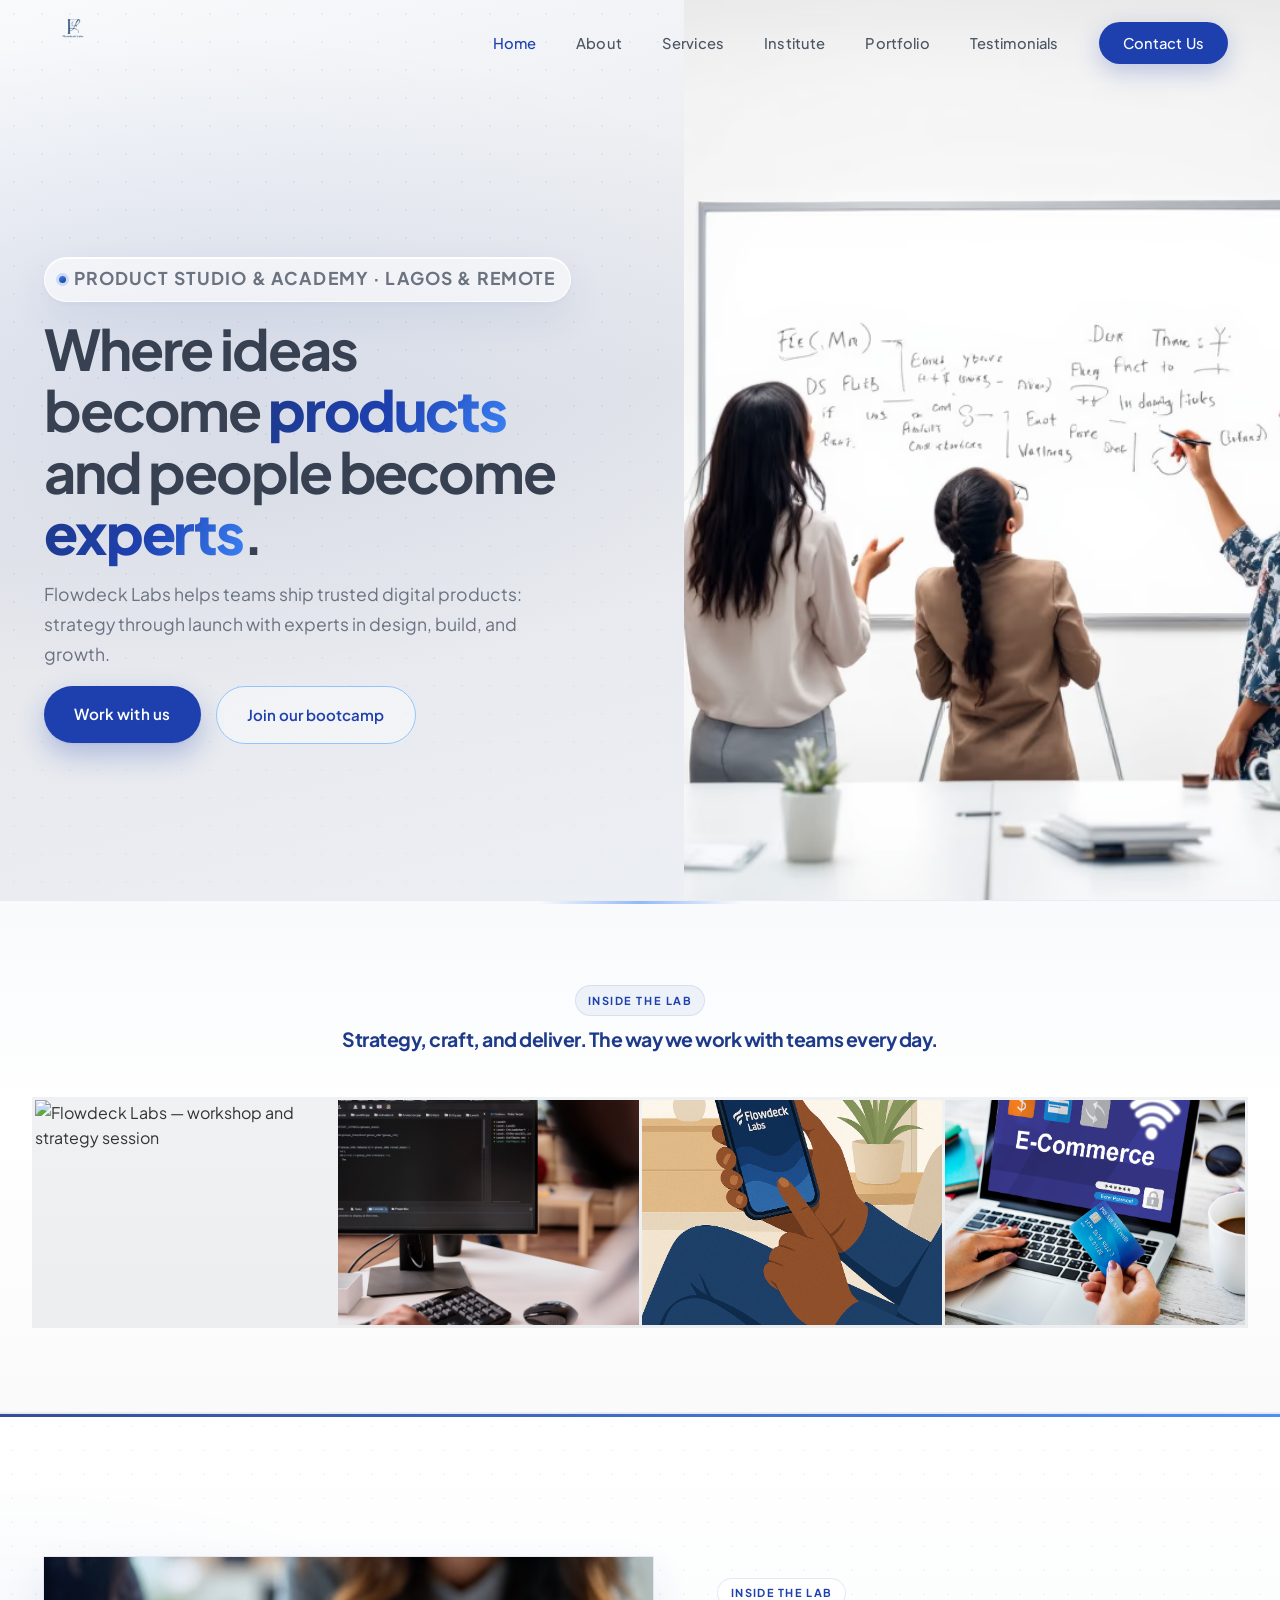
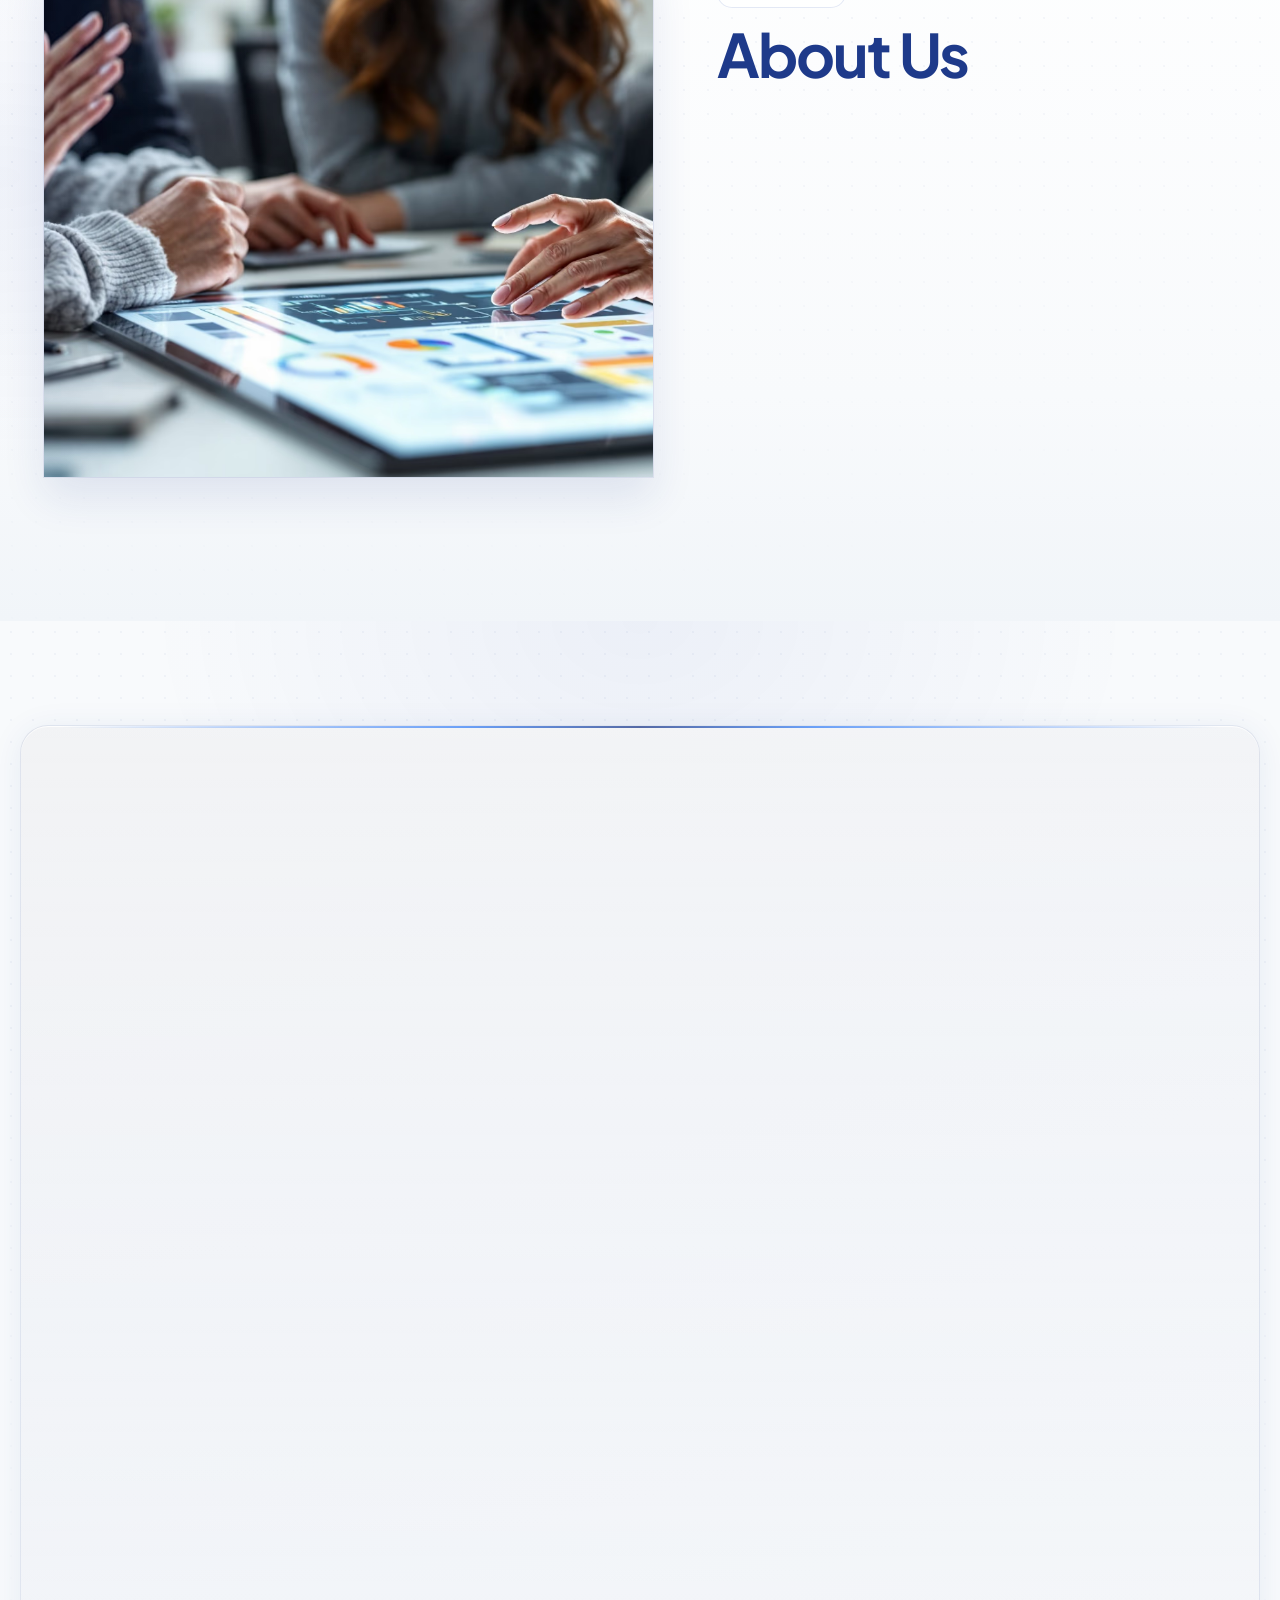
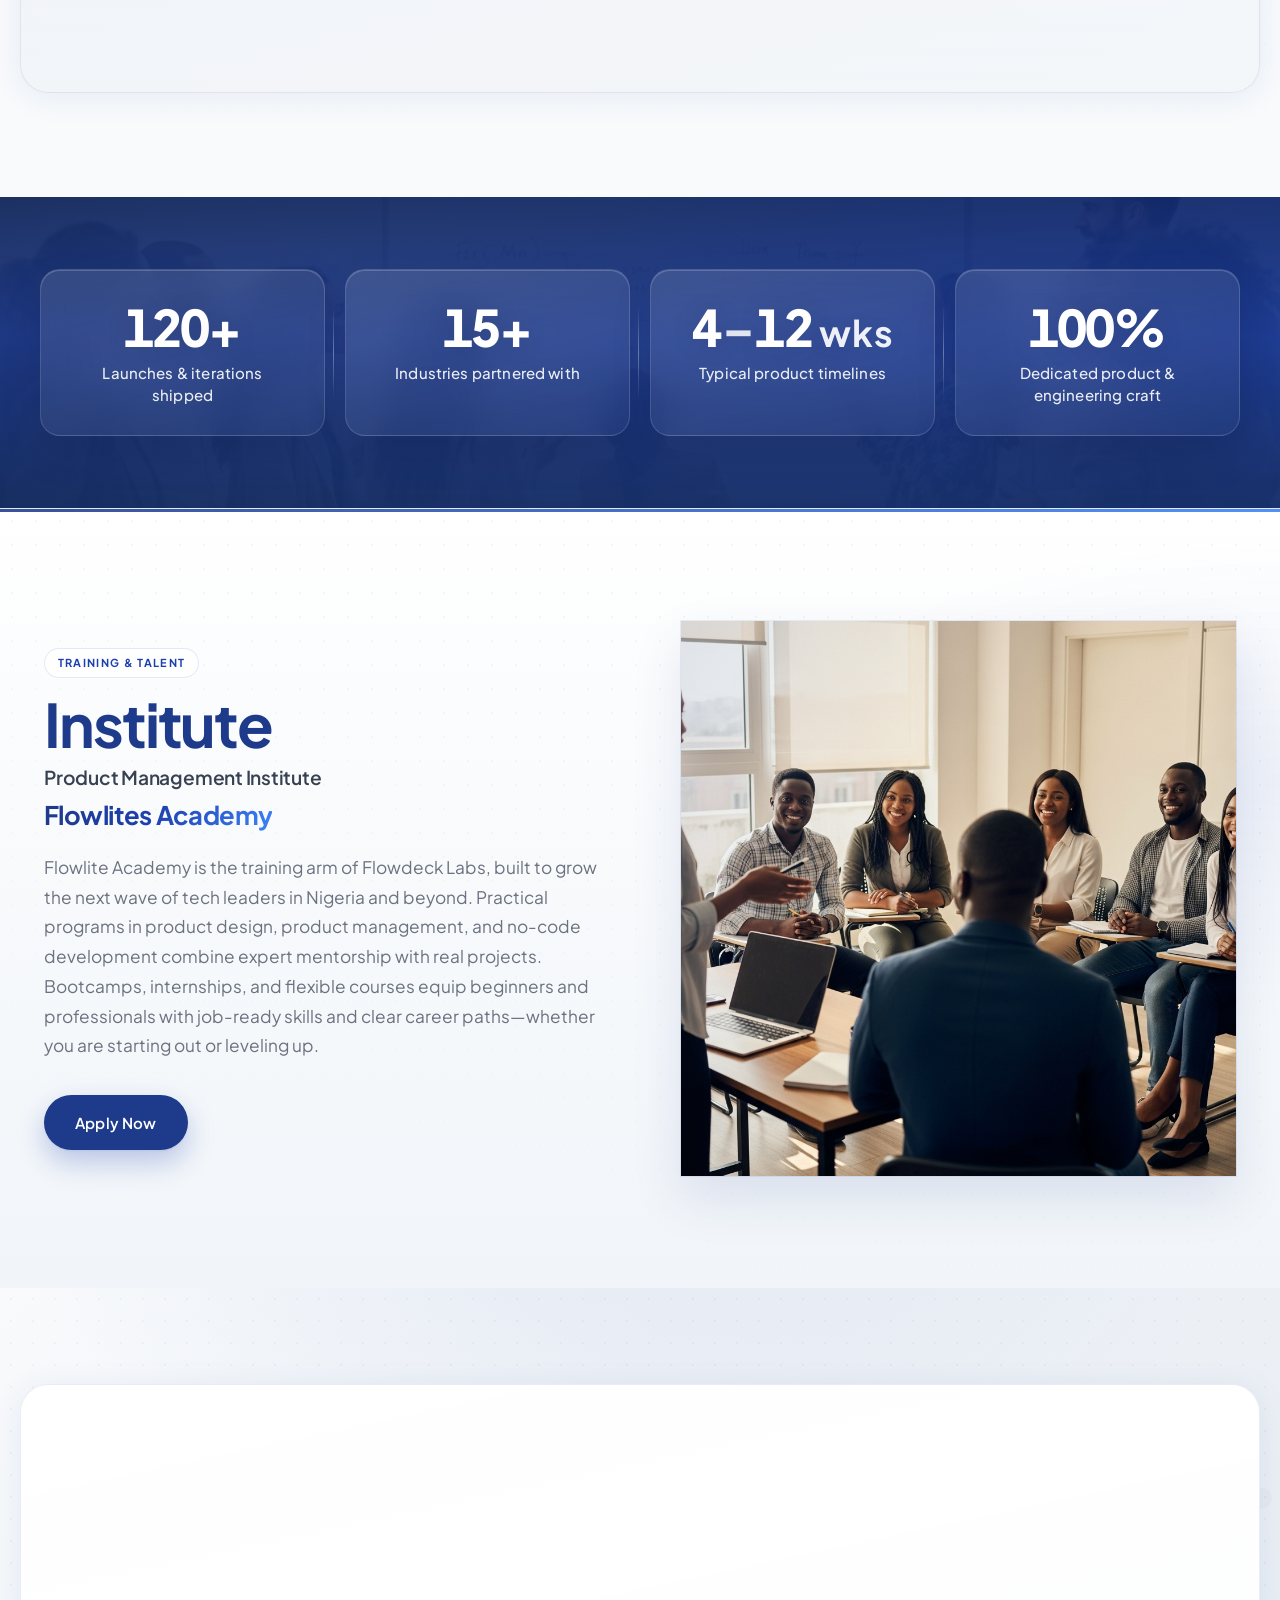
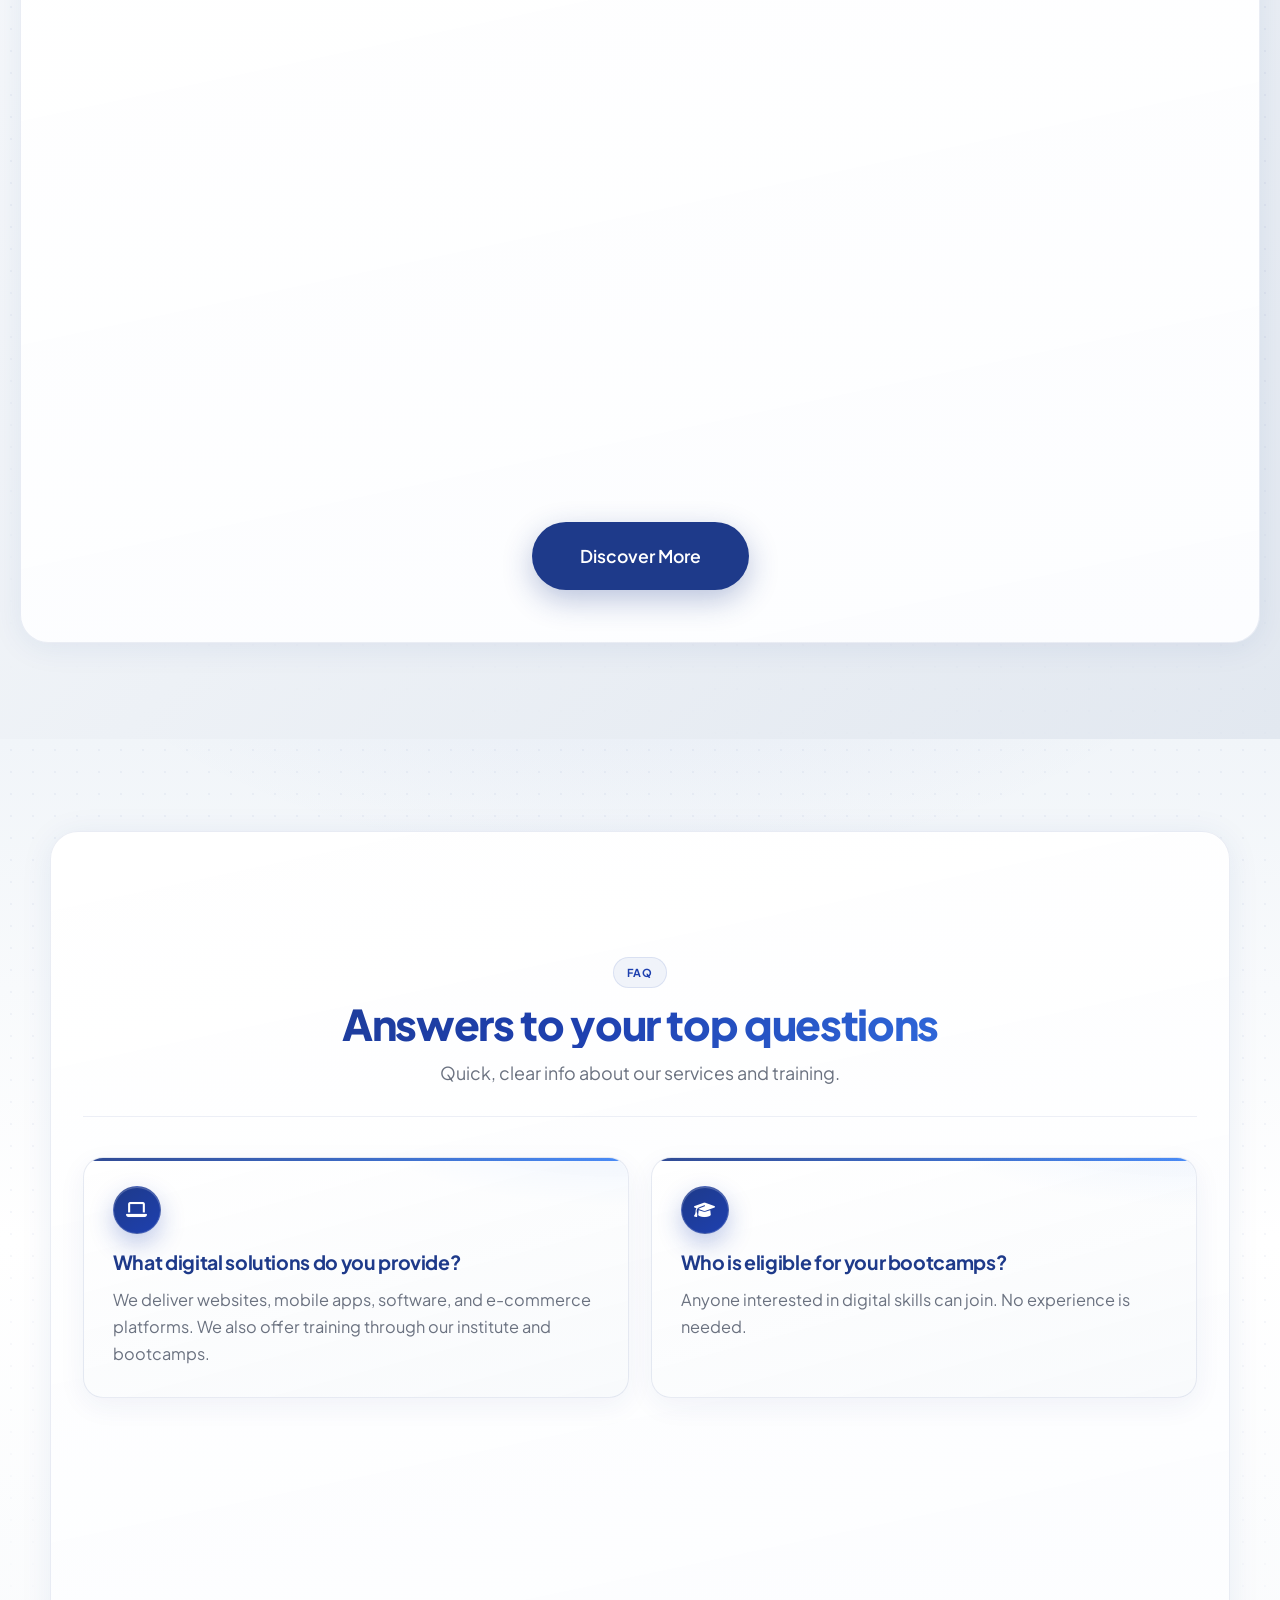
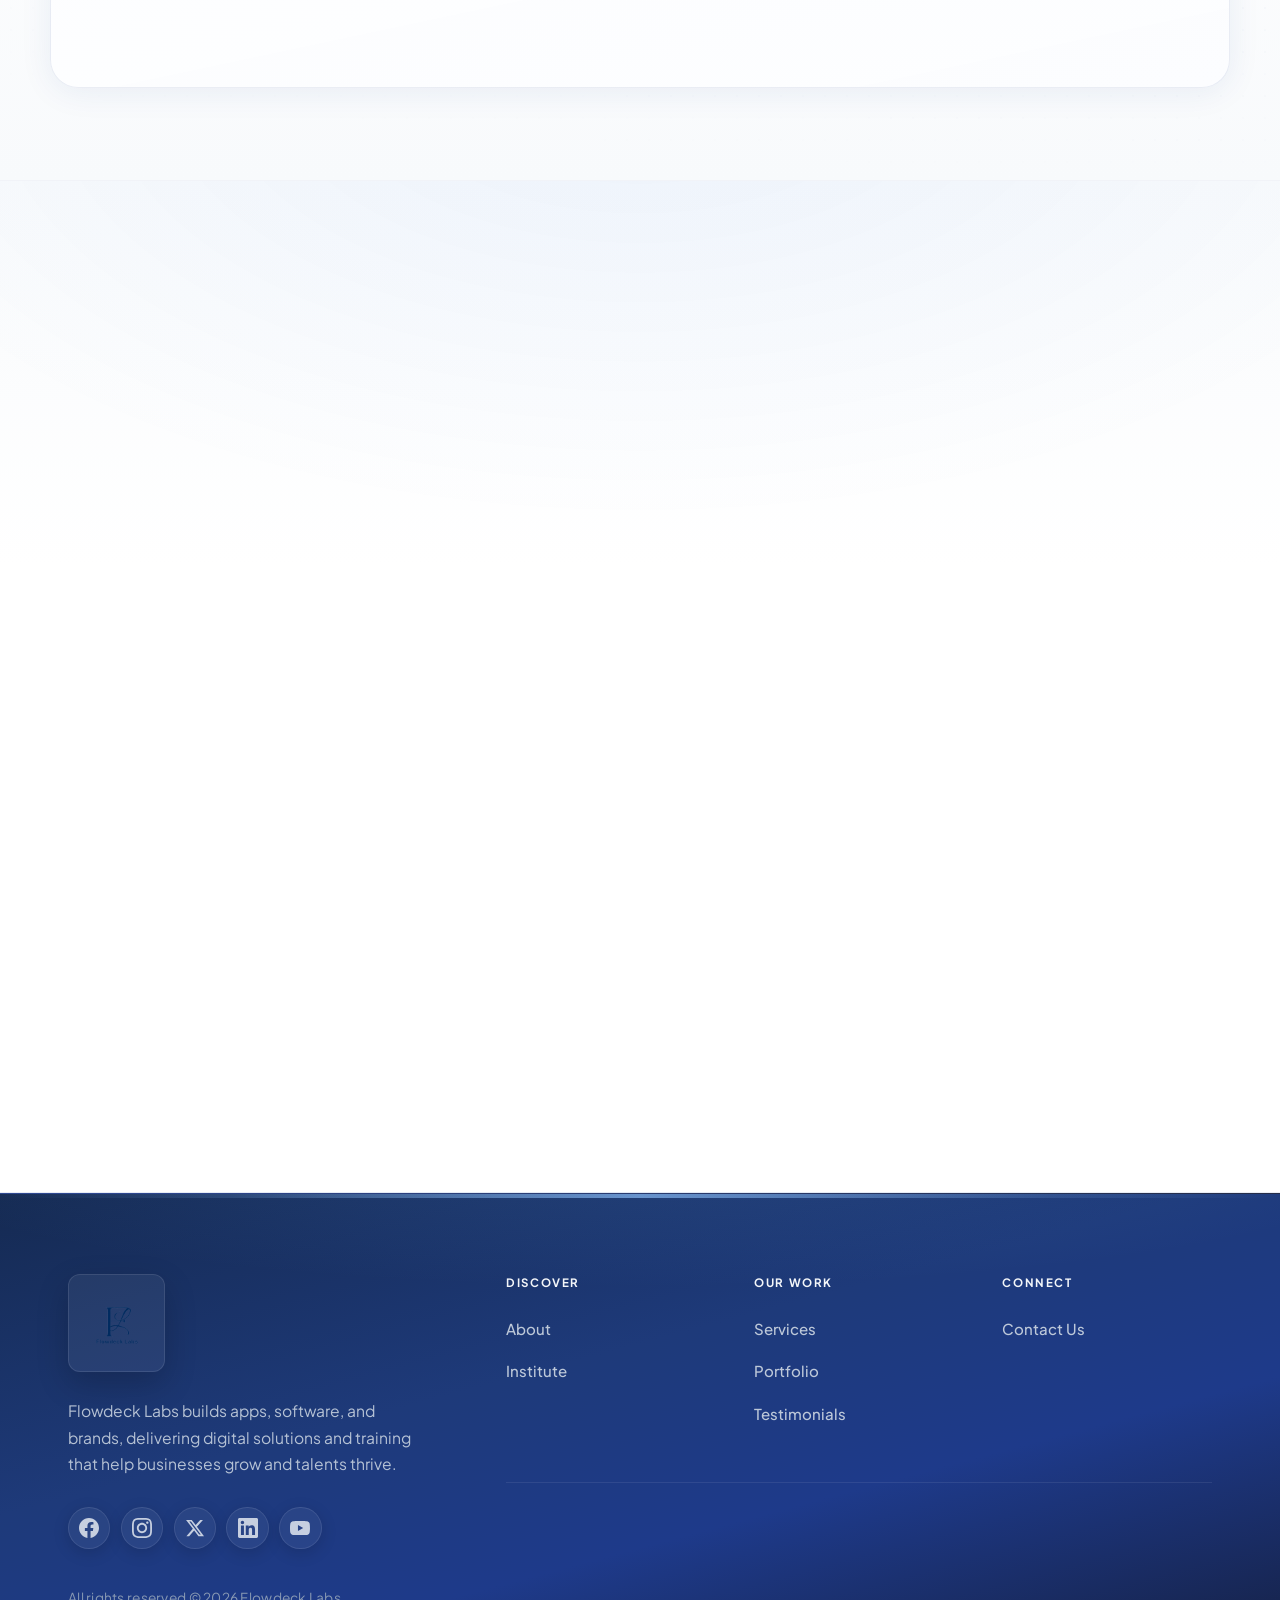
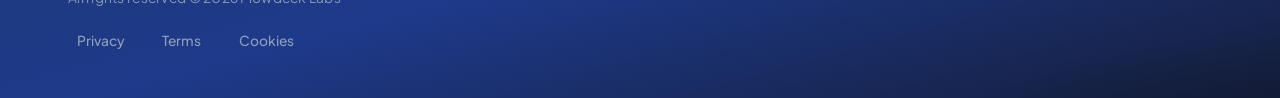
==== commit 4002471e: "Update index.html" ====
--- a/index.html
+++ b/index.html
@@ -71,7 +71,7 @@
         <div class="culture-strip-inner">
             <header class="culture-strip-header">
                 <p class="culture-eyebrow js-reveal" id="culture-heading">Inside the lab</p>
-                <h2 class="culture-title js-reveal">Strategy, craft, and delivery—the way we work with teams every day.</h2>
+                <h2 class="culture-title js-reveal">Strategy, craft, and deliver. The way we work with teams every day.</h2>
             </header>
             <div class="culture-grid">
                 <div class="culture-cell js-reveal js-reveal--scale">
@@ -122,7 +122,7 @@
                 <p class="services-eyebrow js-reveal">What we deliver</p>
                 <h2 class="services-title js-reveal" id="services-heading">Services</h2>
                 <p class="services-description js-reveal">
-                    End-to-end digital solutions, innovation consulting, and training programs—built to help businesses and people grow.
+                    End-to-end digital solutions, innovation consulting, and training programs built to help businesses and people grow.
                 </p>
             </div>
             
--- a/style.css
+++ b/style.css
@@ -32,6 +32,7 @@
 html {
     scroll-behavior: smooth;
     scroll-padding-top: var(--fd-navbar-offset);
+    overflow-x: hidden;
 }
 
 @media (prefers-reduced-motion: reduce) {
@@ -43,6 +44,12 @@
 *::selection {
     background: rgba(30, 64, 175, 0.22);
     color: var(--fd-navy);
+}
+
+img,
+video {
+    max-width: 100%;
+    height: auto;
 }
 
         * {
@@ -58,6 +65,7 @@
             -webkit-font-smoothing: antialiased;
             -moz-osx-font-smoothing: grayscale;
             text-rendering: optimizeLegibility;
+            min-width: 0;
         }
 
         /* Sticky Navigation — compact; translucent bar applied when scrolled (`.navbar.navbar--scrolled`) */
@@ -5528,26 +5536,39 @@
     display: flex;
     flex-direction: column;
     justify-content: center;
+    align-items: stretch;
+    place-items: stretch;
     width: 100%;
+    max-width: 100%;
     height: 100%;
+    min-width: 0;
     min-height: 0;
     box-sizing: border-box;
-    justify-self: end;
+    justify-self: stretch;
     align-self: stretch;
+    overflow: hidden;
 }
 
 .hero .hero-content {
     display: flex;
     flex-direction: column;
     gap: clamp(0.5rem, 1.35vw, 1rem);
-    max-width: 36rem;
+    width: 100%;
+    max-width: min(36rem, 100%);
+    min-width: 0;
     padding-top: clamp(1rem, 2.85vw, 2.75rem);
+    overflow-wrap: break-word;
 }
 
 .hero .hero-content .hero-badge,
 .hero .hero-content .hero-headline,
 .hero .hero-content .hero-lead {
     margin-bottom: 0;
+}
+
+.hero .hero-content > .hero-badge {
+    align-self: flex-start;
+    max-width: 100%;
 }
 
 .hero-headline {
@@ -5558,6 +5579,8 @@
     color: #1f2937;
     margin-bottom: clamp(1.1rem, 2.5vw, 1.5rem);
     text-wrap: balance;
+    overflow-wrap: break-word;
+    hyphens: auto;
 }
 
 .hero-content .highlight {
@@ -5589,8 +5612,12 @@
 .hero-badge {
     display: inline-flex;
     align-items: center;
-    gap: 0.45rem;
-    padding: 0.35rem 0.9rem;
+    justify-content: center;
+    gap: clamp(0.3rem, 1vw, 0.45rem);
+    width: fit-content;
+    max-width: 100%;
+    box-sizing: border-box;
+    padding: clamp(0.32rem, 1.1vw, 0.4rem) clamp(0.55rem, 2.2vw, 0.9rem);
     border-radius: var(--fd-radius-pill, 999px);
     background: rgba(255, 255, 255, 0.55);
     backdrop-filter: blur(14px);
@@ -5601,18 +5628,20 @@
         0 16px 40px rgba(30, 58, 138, 0.08),
         inset 0 1px 0 rgba(255, 255, 255, 0.95);
     color: #4a5568;
-    font-size: clamp(0.55rem, 0.65vw + 0.48rem, 0.625rem);
+    font-size: clamp(0.4375rem, 0.42vw + 0.46rem, 0.625rem);
     font-weight: 700;
-    letter-spacing: 0.065em;
+    letter-spacing: clamp(0.04em, 0.1vw, 0.065em);
     text-transform: uppercase;
-    white-space: nowrap;
-    line-height: 1.25;
+    white-space: normal;
+    text-wrap: balance;
+    overflow-wrap: break-word;
+    line-height: 1.35;
     margin-bottom: clamp(1rem, 2vw, 1.35rem);
 }
 
 .hero-badge-dot {
-    width: 7px;
-    height: 7px;
+    width: clamp(5px, 1.15vw, 7px);
+    height: clamp(5px, 1.15vw, 7px);
     border-radius: 50%;
     flex-shrink: 0;
     background: linear-gradient(145deg, var(--fd-blue-soft), var(--fd-navy));
@@ -6791,6 +6820,10 @@
     flex-direction: column;
     align-items: center;
     gap: 0;
+    min-width: 0;
+    width: 100%;
+    box-sizing: border-box;
+    overflow-x: hidden;
     background: linear-gradient(168deg, rgba(255, 255, 255, 0.96) 0%, rgba(252, 253, 255, 0.98) 100%);
     border-radius: var(--fd-radius-lg);
     border: 1px solid rgba(30, 58, 138, 0.09);
@@ -6868,8 +6901,10 @@
 
 .carousel-wrapper--marquee .story-card {
     flex: 0 0 auto;
-    min-width: min(100%, clamp(17rem, 34vw, 21rem));
-    max-width: 22rem;
+    width: clamp(16.5rem, calc(100vw - 3.5rem), 21rem);
+    min-width: clamp(16.5rem, calc(100vw - 3.5rem), 21rem) !important;
+    max-width: min(22rem, calc(100vw - 3.5rem)) !important;
+    margin: 0 !important;
     transform: none;
     opacity: 1;
     background: linear-gradient(152deg, rgba(30, 58, 138, 0.94) 0%, rgba(30, 64, 175, 0.9) 42%, rgba(29, 78, 216, 0.88) 100%);
@@ -6943,15 +6978,145 @@
     margin-top: clamp(1.5rem, 3vw, 2rem);
 }
 
+/* Success stories marquee — override legacy .story-card min-width/margin rules (≤768 / ≤562) */
+.success-stories .carousel-wrapper--marquee {
+    width: 100%;
+    max-width: 100%;
+    min-width: 0;
+    box-sizing: border-box;
+}
+
+.success-stories .carousel-wrapper--marquee .carousel-container {
+    width: 100%;
+    max-width: 100%;
+    min-width: 0;
+    box-sizing: border-box;
+}
+
+.success-stories .carousel-wrapper--marquee .carousel-track {
+    min-width: 0;
+}
+
+.success-stories .carousel-wrapper--marquee .story-card {
+    box-sizing: border-box;
+}
+
 @media (max-width: 768px) {
-    .carousel-wrapper--marquee .story-card {
-        min-width: min(19rem, calc(100vw - 4rem));
+    .success-stories .success-stories__inner {
+        padding-inline: clamp(0.85rem, 3.5vw, 1.5rem);
+    }
+
+    .success-stories .carousel-wrapper--marquee .carousel-container {
+        mask-image: linear-gradient(90deg, transparent 0%, #000 4%, #000 96%, transparent 100%);
+        -webkit-mask-image: linear-gradient(90deg, transparent 0%, #000 4%, #000 96%, transparent 100%);
+    }
+
+    .success-stories .carousel-wrapper--marquee .story-card {
+        width: clamp(15.5rem, calc(100vw - 2.75rem), 20rem) !important;
+        min-width: clamp(15.5rem, calc(100vw - 2.75rem), 20rem) !important;
+        max-width: calc(100vw - 2.75rem) !important;
+        margin: 0 !important;
+        padding: clamp(1.15rem, 3.2vw, 1.5rem) !important;
+    }
+
+    .carousel-wrapper--marquee-static .carousel-track {
+        padding-inline: 0;
+    }
+
+    .carousel-wrapper--marquee-static .story-card {
+        flex: 1 1 100% !important;
+        width: 100% !important;
+        min-width: 0 !important;
+        max-width: 100% !important;
+        margin: 0 !important;
+    }
+}
+
+@media (max-width: 600px) {
+    .success-stories .section-subtitle {
+        padding-inline: 0.25rem;
+    }
+
+    .success-stories .carousel-wrapper--marquee .carousel-track {
+        gap: clamp(0.65rem, 2.5vw, 0.9rem);
+    }
+
+    .success-stories .carousel-wrapper--marquee .story-card {
+        width: clamp(14.5rem, calc(100vw - 2.25rem), 18.5rem) !important;
+        min-width: clamp(14.5rem, calc(100vw - 2.25rem), 18.5rem) !important;
+        max-width: calc(100vw - 2.25rem) !important;
+    }
+
+    .carousel-navigation--marquee {
+        gap: 0.65rem;
+        margin-top: clamp(1rem, 3vw, 1.35rem);
+    }
+
+    .carousel-navigation--marquee .nav-btn {
+        width: 2.75rem;
+        height: 2.75rem;
+        flex-shrink: 0;
     }
 }
 
 @media (max-width: 480px) {
-    .carousel-wrapper--marquee .story-card {
-        min-width: min(18rem, calc(100vw - 3rem));
+    .success-stories .success-stories__inner {
+        padding-inline: clamp(0.65rem, 3vw, 1rem);
+    }
+
+    .success-stories .carousel-wrapper--marquee .story-card {
+        width: clamp(13.75rem, calc(100vw - 1.85rem), 17.5rem) !important;
+        min-width: clamp(13.75rem, calc(100vw - 1.85rem), 17.5rem) !important;
+        max-width: calc(100vw - 1.85rem) !important;
+        padding: clamp(1rem, 3vw, 1.25rem) !important;
+    }
+
+    .success-stories .carousel-wrapper--marquee .story-content p {
+        font-size: 0.92rem;
+    }
+
+    .success-stories .carousel-wrapper--marquee .client-info h3 {
+        font-size: 1.05rem;
+    }
+}
+
+@media (max-width: 380px) {
+    .success-stories .carousel-wrapper--marquee .story-card {
+        width: clamp(13rem, calc(100vw - 1.5rem), 16.5rem) !important;
+        min-width: clamp(13rem, calc(100vw - 1.5rem), 16.5rem) !important;
+        max-width: calc(100vw - 1.5rem) !important;
+    }
+
+    .success-stories .carousel-wrapper--marquee .card-header {
+        gap: 0.75rem;
+    }
+
+    .success-stories .carousel-wrapper--marquee .avatar {
+        width: 52px;
+        height: 52px;
+    }
+}
+
+@media (max-width: 320px) {
+    .success-stories .success-stories__inner {
+        padding-inline: 0.65rem;
+    }
+
+    .success-stories .carousel-wrapper--marquee .carousel-container {
+        mask-image: linear-gradient(90deg, transparent 0%, #000 2%, #000 98%, transparent 100%);
+        -webkit-mask-image: linear-gradient(90deg, transparent 0%, #000 2%, #000 98%, transparent 100%);
+    }
+
+    .success-stories .carousel-wrapper--marquee .story-card {
+        width: calc(100vw - 1.3rem) !important;
+        min-width: calc(100vw - 1.3rem) !important;
+        max-width: calc(100vw - 1.3rem) !important;
+        padding: 0.95rem !important;
+    }
+
+    .success-stories .carousel-wrapper--marquee .story-content p {
+        font-size: 0.875rem;
+        line-height: 1.55;
     }
 }
 
@@ -7657,6 +7822,124 @@
     }
 }
 
+/* Hero: stack copy above image before columns get too narrow (overlap at ~1075px) */
+@media (max-width: 1075px) {
+    .hero {
+        grid-template-columns: 1fr;
+        row-gap: 0;
+        min-height: auto;
+    }
+
+    .hero-container {
+        justify-self: stretch;
+        align-items: center;
+        place-items: center;
+        text-align: center;
+        min-height: auto;
+        height: auto;
+        padding-top: calc(var(--fd-navbar-offset) + clamp(1.5rem, 4vw, 2.5rem));
+        padding-right: clamp(1rem, 3vw, 1.5rem);
+        padding-bottom: clamp(1.25rem, 3vw, 1.75rem);
+        padding-left: clamp(1rem, 3vw, 1.5rem);
+    }
+
+    .hero .hero-content {
+        width: 100%;
+        max-width: 100%;
+        margin-inline: 0;
+        align-self: stretch;
+        align-items: center;
+        text-align: center;
+        padding-top: clamp(0.5rem, 2vw, 1.25rem);
+    }
+
+    .hero-headline {
+        font-size: clamp(2rem, 4.2vw, 2.85rem);
+        text-align: center;
+        width: 100%;
+    }
+
+    .hero-lead {
+        max-width: min(32rem, 100%);
+        margin-inline: auto;
+        text-align: center;
+    }
+
+    .hero .hero-content > .hero-badge,
+    .hero-badge {
+        align-self: center;
+        margin-inline: auto;
+        text-align: center;
+        justify-content: center;
+        max-width: 100%;
+        width: fit-content;
+        font-size: clamp(0.4rem, 0.38vw + 0.42rem, 0.5625rem);
+        letter-spacing: 0.05em;
+        padding: clamp(0.28rem, 1vw, 0.36rem) clamp(0.5rem, 2vw, 0.75rem);
+    }
+
+    .hero-buttons {
+        justify-content: center;
+        width: 100%;
+    }
+
+    .hero-figure {
+        min-height: min(52vh, 30rem);
+        height: auto;
+        width: 100%;
+    }
+}
+
+@media (min-width: 1076px) and (max-width: 1280px) {
+    .hero-headline {
+        font-size: clamp(2.1rem, 3.4vw, 3.15rem);
+    }
+
+    .hero-badge {
+        max-width: 100%;
+        font-size: clamp(0.4125rem, 0.36vw + 0.44rem, 0.5875rem);
+    }
+}
+
+@media (max-width: 480px) {
+    .hero-badge {
+        font-size: clamp(0.3625rem, 0.3vw + 0.38rem, 0.4875rem);
+        padding: 0.22rem 0.45rem;
+    }
+}
+
+/* Hero CTAs — stack and center below 425px (overrides legacy btn max-width rules) */
+@media (max-width: 425px) {
+    .hero .hero-content {
+        align-items: center;
+    }
+
+    .hero-buttons {
+        display: flex;
+        flex-direction: column;
+        align-items: center;
+        justify-content: center;
+        width: 100%;
+        max-width: 100%;
+        margin-inline: auto;
+        gap: 0.65rem;
+    }
+
+    .hero-buttons .hero-cta-primary,
+    .hero-buttons .hero-cta-secondary,
+    .hero-buttons .btn-primary,
+    .hero-buttons .btn-secondary {
+        display: inline-flex;
+        align-items: center;
+        justify-content: center;
+        text-align: center;
+        width: 100%;
+        max-width: min(18.5rem, 100%);
+        margin-inline: auto;
+        box-sizing: border-box;
+    }
+}
+
 @media (max-width: 768px) {
     .mobile-menu-toggle.is-open span:nth-child(1) {
         transform: translateY(7px) rotate(45deg);
@@ -7676,6 +7959,8 @@
 
     .hero-container {
         text-align: center;
+        align-items: center;
+        place-items: center;
         justify-self: stretch;
         min-height: auto;
         height: auto;
@@ -7686,17 +7971,42 @@
     }
 
     .hero .hero-content {
+        width: 100%;
         max-width: 100%;
+        align-items: center;
+        align-self: stretch;
+        text-align: center;
         padding-top: clamp(0.75rem, 2.5vw, 1.85rem);
     }
 
+    .hero .hero-content > .hero-badge,
+    .hero-badge {
+        align-self: center;
+        margin-inline: auto;
+        text-align: center;
+        justify-content: center;
+        max-width: 100%;
+        width: fit-content;
+        font-size: clamp(0.3875rem, 0.34vw + 0.4rem, 0.5375rem);
+        letter-spacing: 0.045em;
+        padding: clamp(0.26rem, 0.9vw, 0.34rem) clamp(0.48rem, 1.8vw, 0.68rem);
+    }
+
+    .hero-headline {
+        text-align: center;
+        width: 100%;
+    }
+
     .hero-lead {
-        margin-left: auto;
-        margin-right: auto;
+        margin-inline: auto;
+        max-width: 100%;
+        text-align: center;
     }
 
     .hero-buttons {
         justify-content: center;
+        align-items: center;
+        width: 100%;
     }
 
     .hero-figure {
@@ -9926,6 +10236,147 @@
     .contact-page .contact-card:hover,
     .contact-page .contact-card:hover .contact-icon {
         transform: none;
+    }
+}
+
+/* ========== Narrow mobile (≤380px): index + shared layouts down to ~320px ========== */
+@media (max-width: 380px) {
+    html {
+        -webkit-text-size-adjust: 100%;
+    }
+
+    .nav-container {
+        padding-inline: max(0.65rem, 3.25vw);
+    }
+
+    .navbar .logo img {
+        max-width: min(11.5rem, 48vw);
+        height: clamp(28px, 8.5vw, 36px);
+    }
+
+    .hero-container {
+        padding-inline: max(0.65rem, 3.25vw);
+    }
+
+    .hero .hero-content > .hero-badge,
+    .hero-badge {
+        font-size: clamp(0.35rem, 0.28vw + 0.36rem, 0.5rem);
+        letter-spacing: 0.04em;
+        padding: 0.24rem 0.5rem;
+        gap: 0.28rem;
+        line-height: 1.3;
+    }
+
+    .hero-badge-dot {
+        width: 5px;
+        height: 5px;
+        box-shadow: 0 0 0 2px rgba(59, 130, 246, 0.22);
+    }
+
+    .hero-buttons {
+        flex-direction: column;
+        align-items: center;
+        justify-content: center;
+        width: 100%;
+        gap: 0.65rem;
+    }
+
+    .hero .hero-cta-primary,
+    .hero .hero-cta-secondary {
+        display: inline-flex;
+        align-items: center;
+        justify-content: center;
+        text-align: center;
+        width: 100%;
+        max-width: min(18.5rem, 100%);
+        margin-inline: auto;
+        box-sizing: border-box;
+    }
+
+    .culture-strip-inner {
+        padding-inline: max(0.65rem, 3.25vw);
+    }
+
+    .about-section .about-container {
+        padding-inline: max(0.65rem, 3.25vw);
+        gap: clamp(1.25rem, 4vw, 1.85rem);
+    }
+
+    .about-media,
+    .about-media img {
+        min-height: min(260px, 58vw);
+    }
+
+    .services-container {
+        padding-inline: max(0.65rem, 3.25vw);
+    }
+
+    .stats-band {
+        padding-inline: max(0.65rem, 3.25vw);
+    }
+
+    .stat-label {
+        max-width: 100%;
+    }
+
+    .institute-section .institute-container {
+        padding-inline: max(0.65rem, 3.25vw);
+    }
+
+    .success-stories .success-stories__inner {
+        padding-inline: max(0.65rem, 3.25vw);
+        padding-block: clamp(1.25rem, 4vw, 1.85rem);
+        border-radius: var(--fd-radius-md);
+    }
+
+    .success-stories .carousel-wrapper--marquee .story-card {
+        width: calc(100vw - 1.3rem) !important;
+        min-width: calc(100vw - 1.3rem) !important;
+        max-width: calc(100vw - 1.3rem) !important;
+        margin: 0 !important;
+        padding: clamp(1.05rem, 3.5vw, 1.3rem) !important;
+    }
+
+    .faq-section {
+        padding-inline: max(0.45rem, 2.5vw);
+    }
+
+    .faq-section__shell {
+        padding-inline: max(0.65rem, 3.25vw) !important;
+        padding-block: clamp(1.25rem, 4vw, 2rem) !important;
+        border-radius: var(--fd-radius-md);
+    }
+
+    .portfolio-slider-container {
+        padding-inline: max(0.65rem, 3.25vw);
+    }
+
+    .portfolio-item {
+        width: min(220px, calc(100vw - 2.5rem));
+    }
+
+    .portfolio-slider-section .portfolio-info {
+        padding: 1.1rem 0.95rem 1.2rem;
+    }
+
+    .discover-more-btn {
+        width: 100%;
+        max-width: 100%;
+        box-sizing: border-box;
+    }
+
+    .footer-container {
+        padding-inline: max(0.65rem, 3.25vw);
+    }
+
+    .about-section .about-title,
+    .institute-title,
+    .services-title {
+        font-size: clamp(1.8rem, 7vw + 0.75rem, 2.35rem);
+    }
+
+    .success-stories .section-title {
+        font-size: clamp(1.55rem, 6.5vw + 0.65rem, 2rem);
     }
 }
 
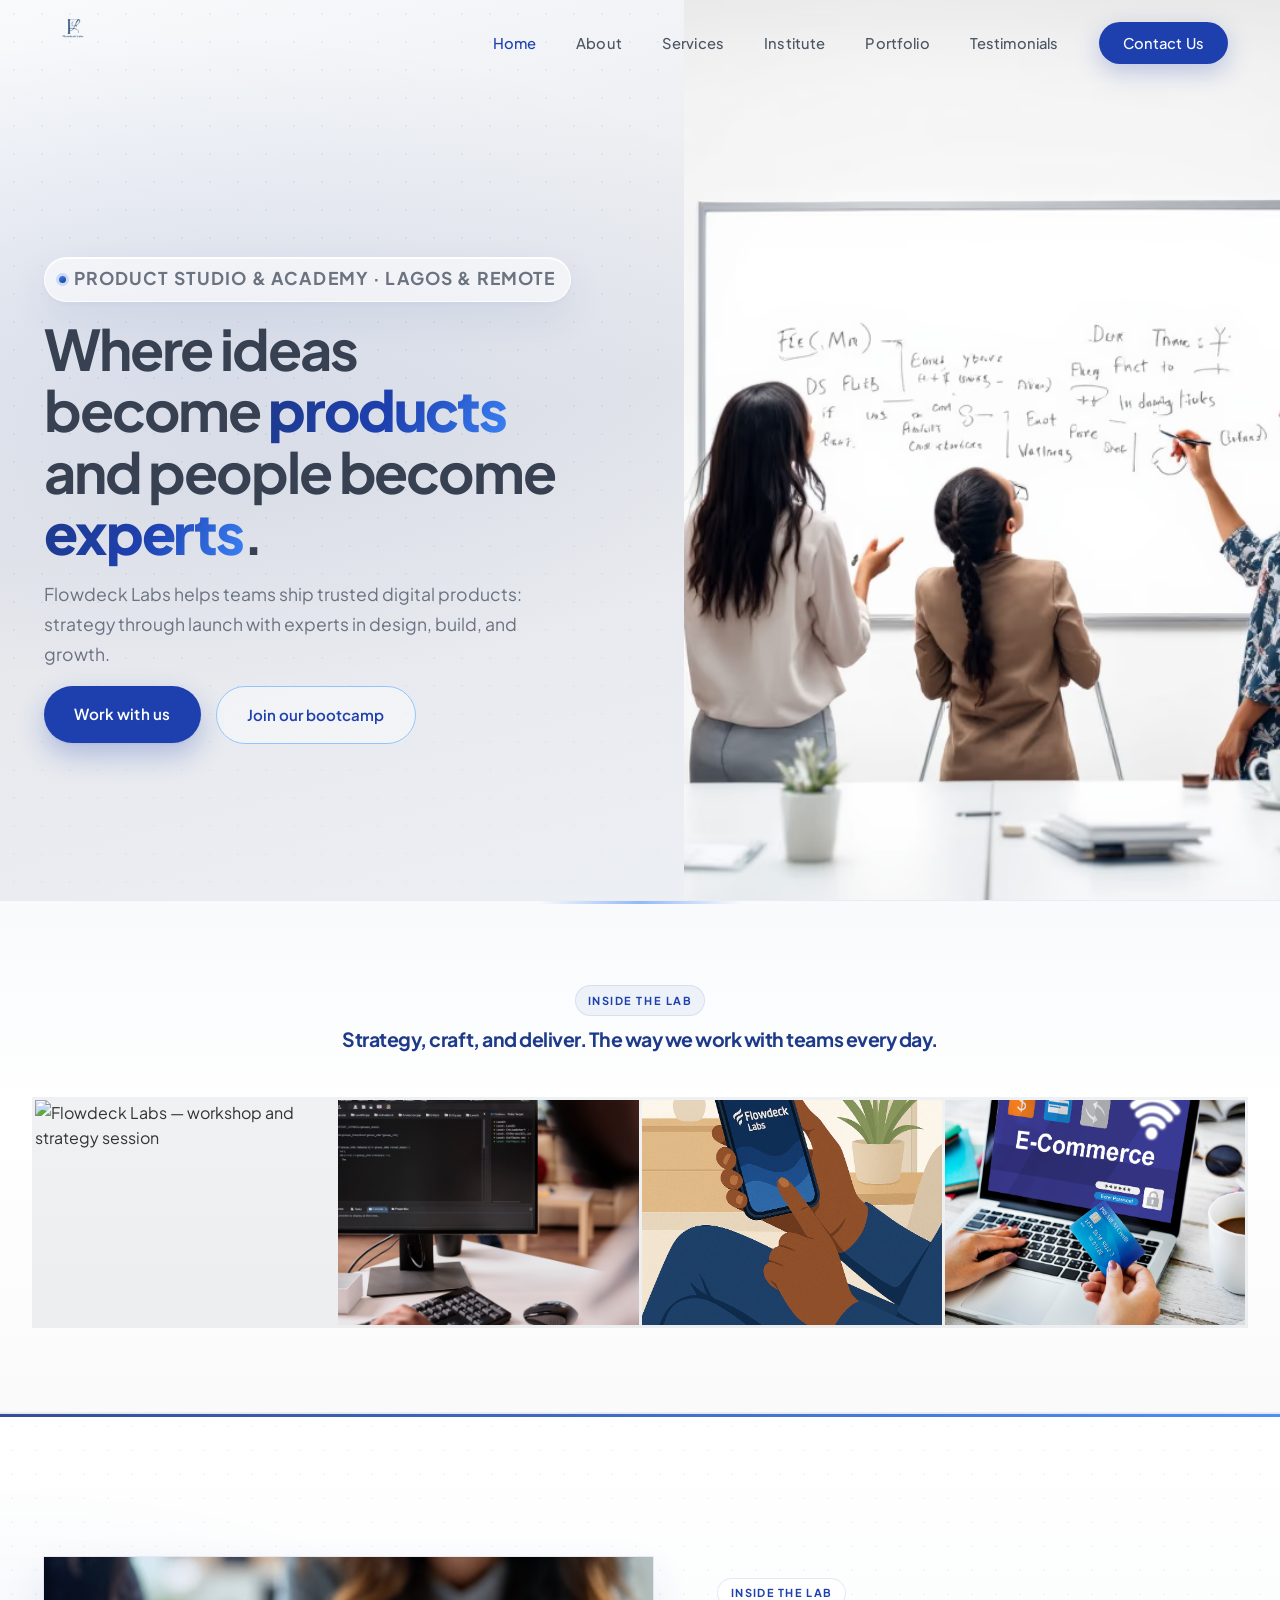
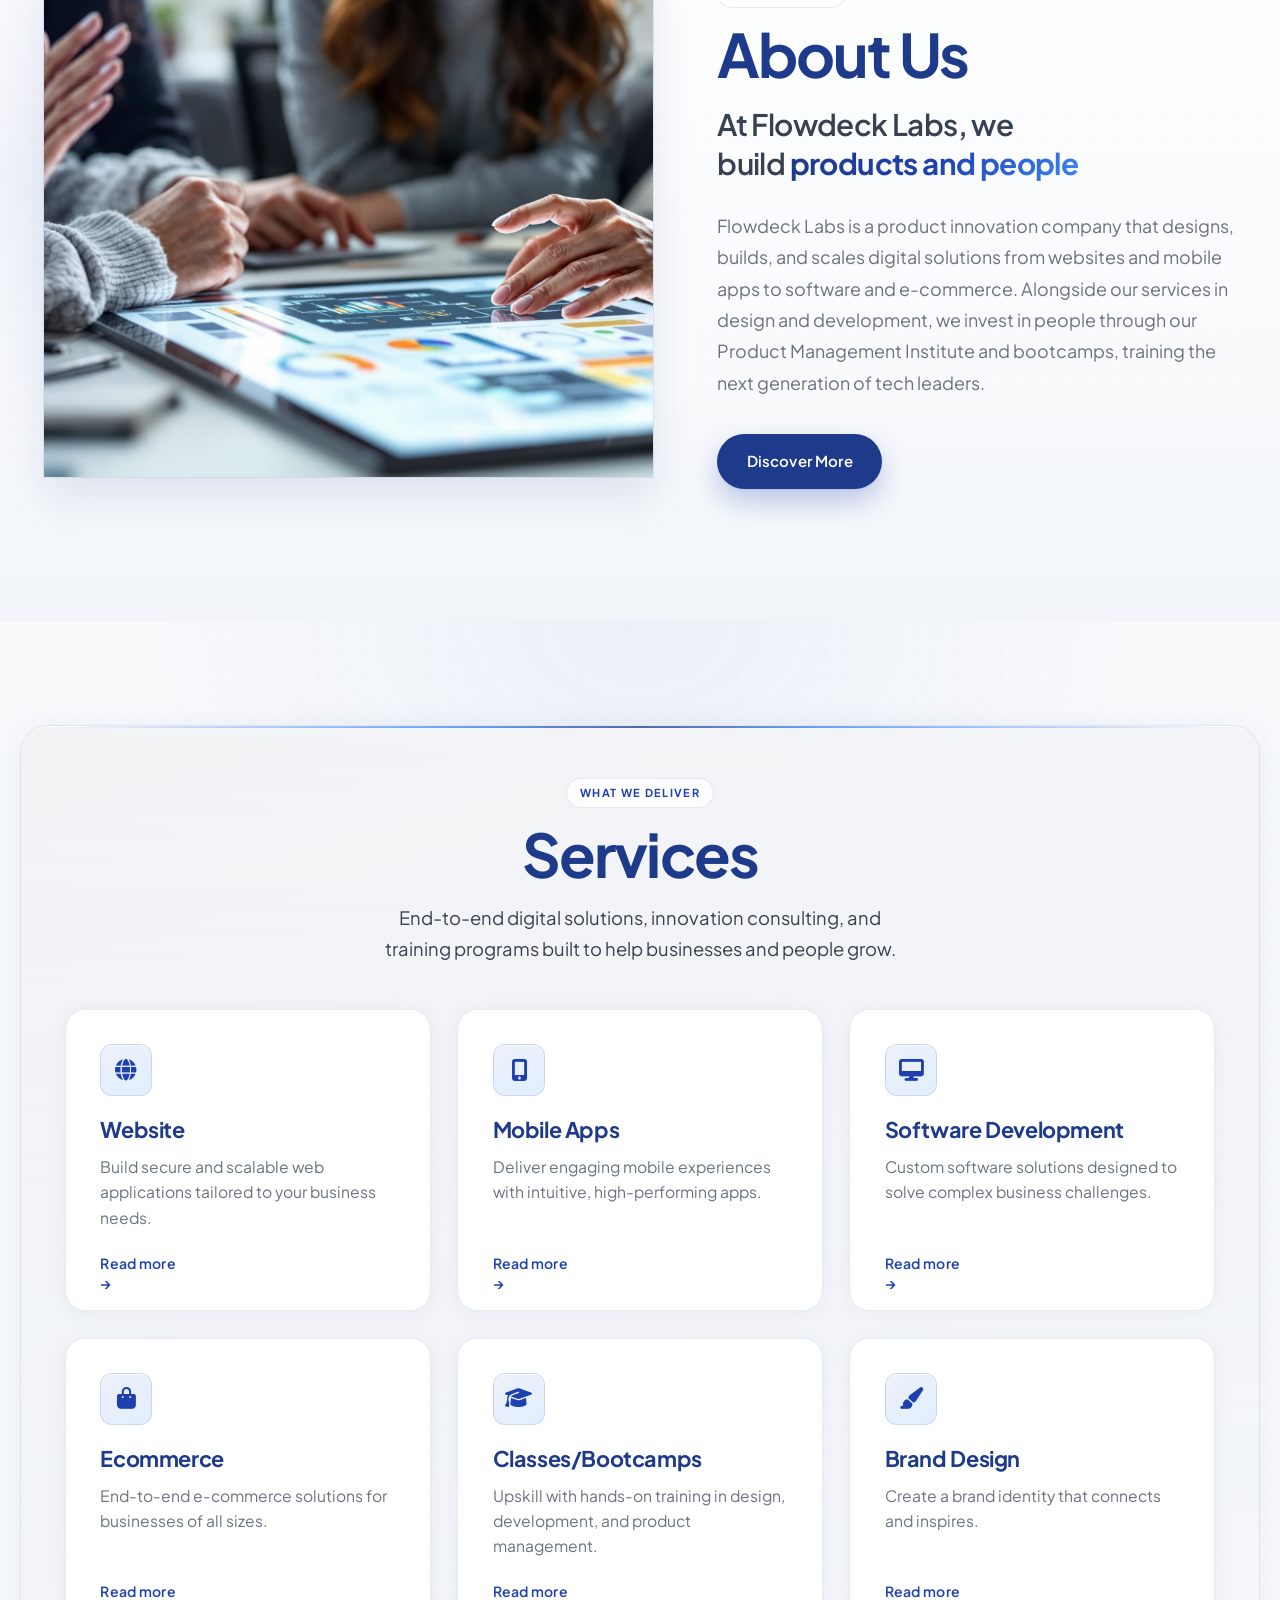
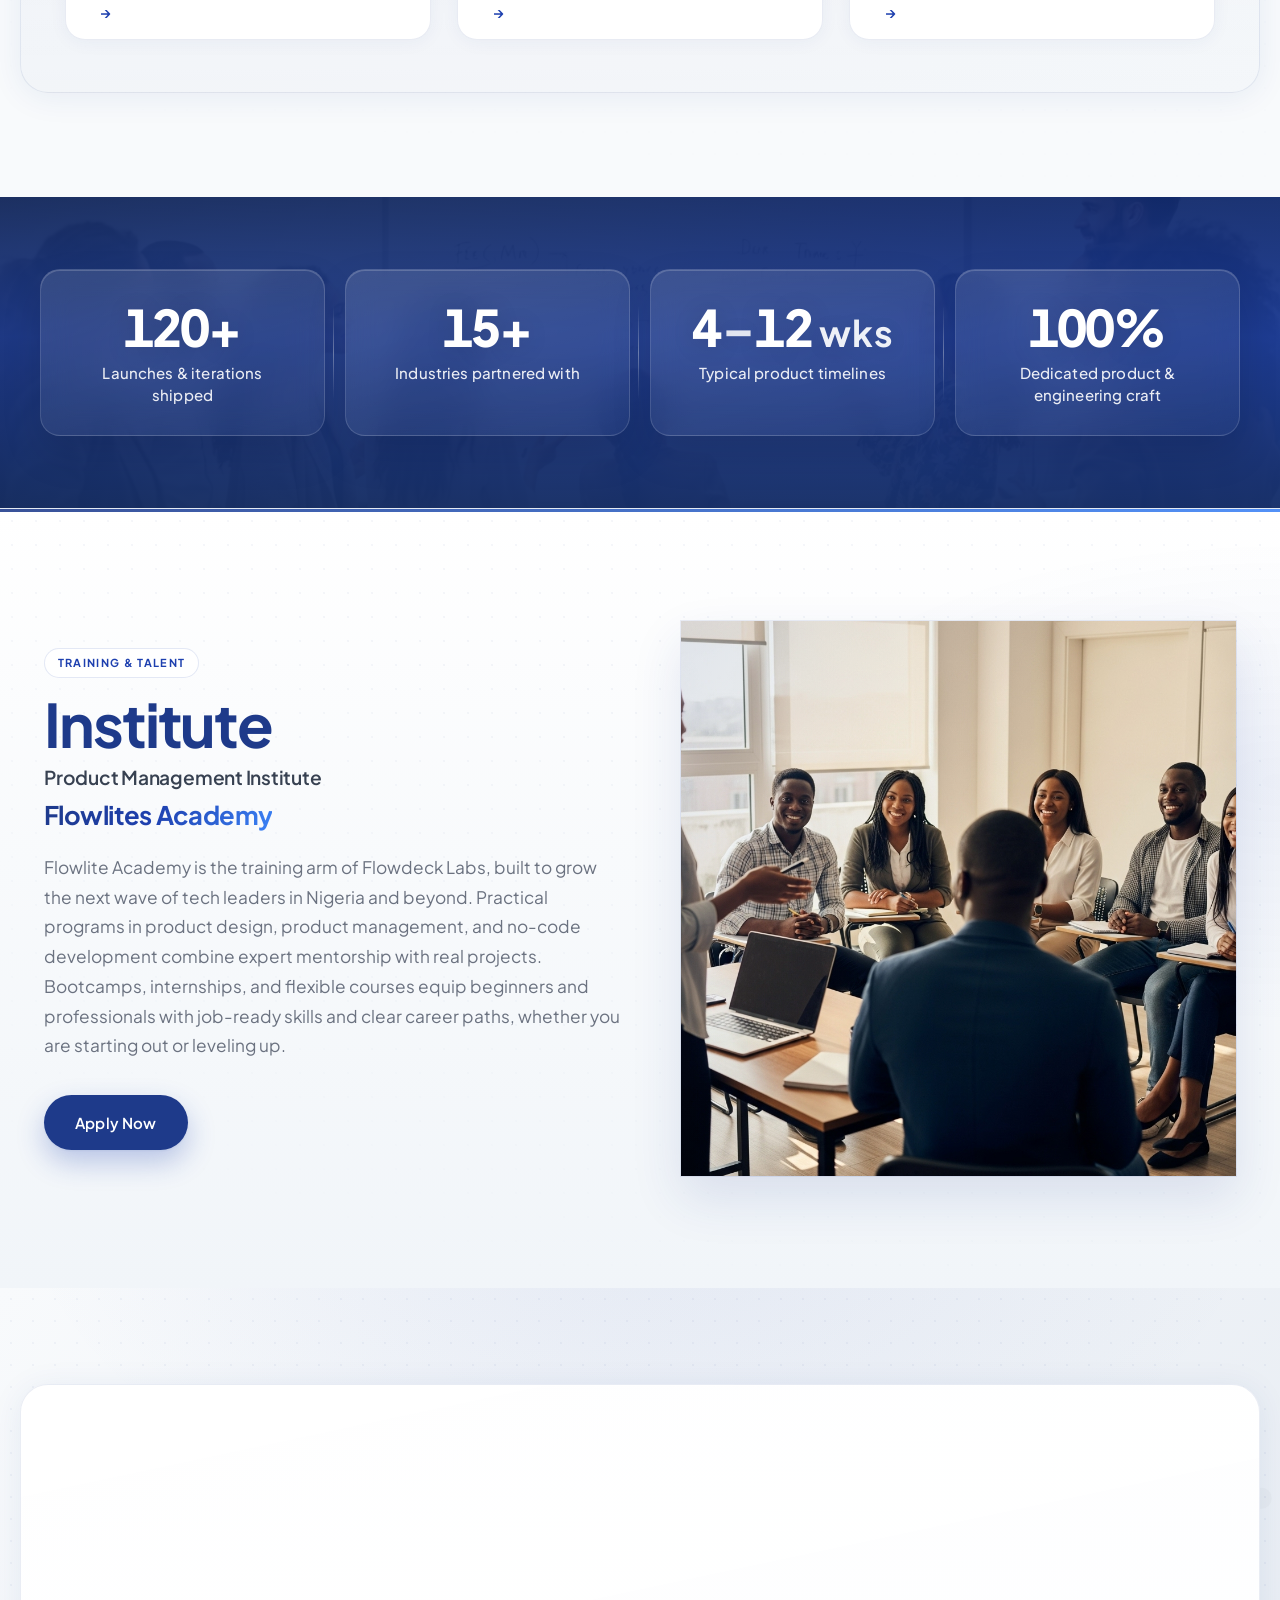
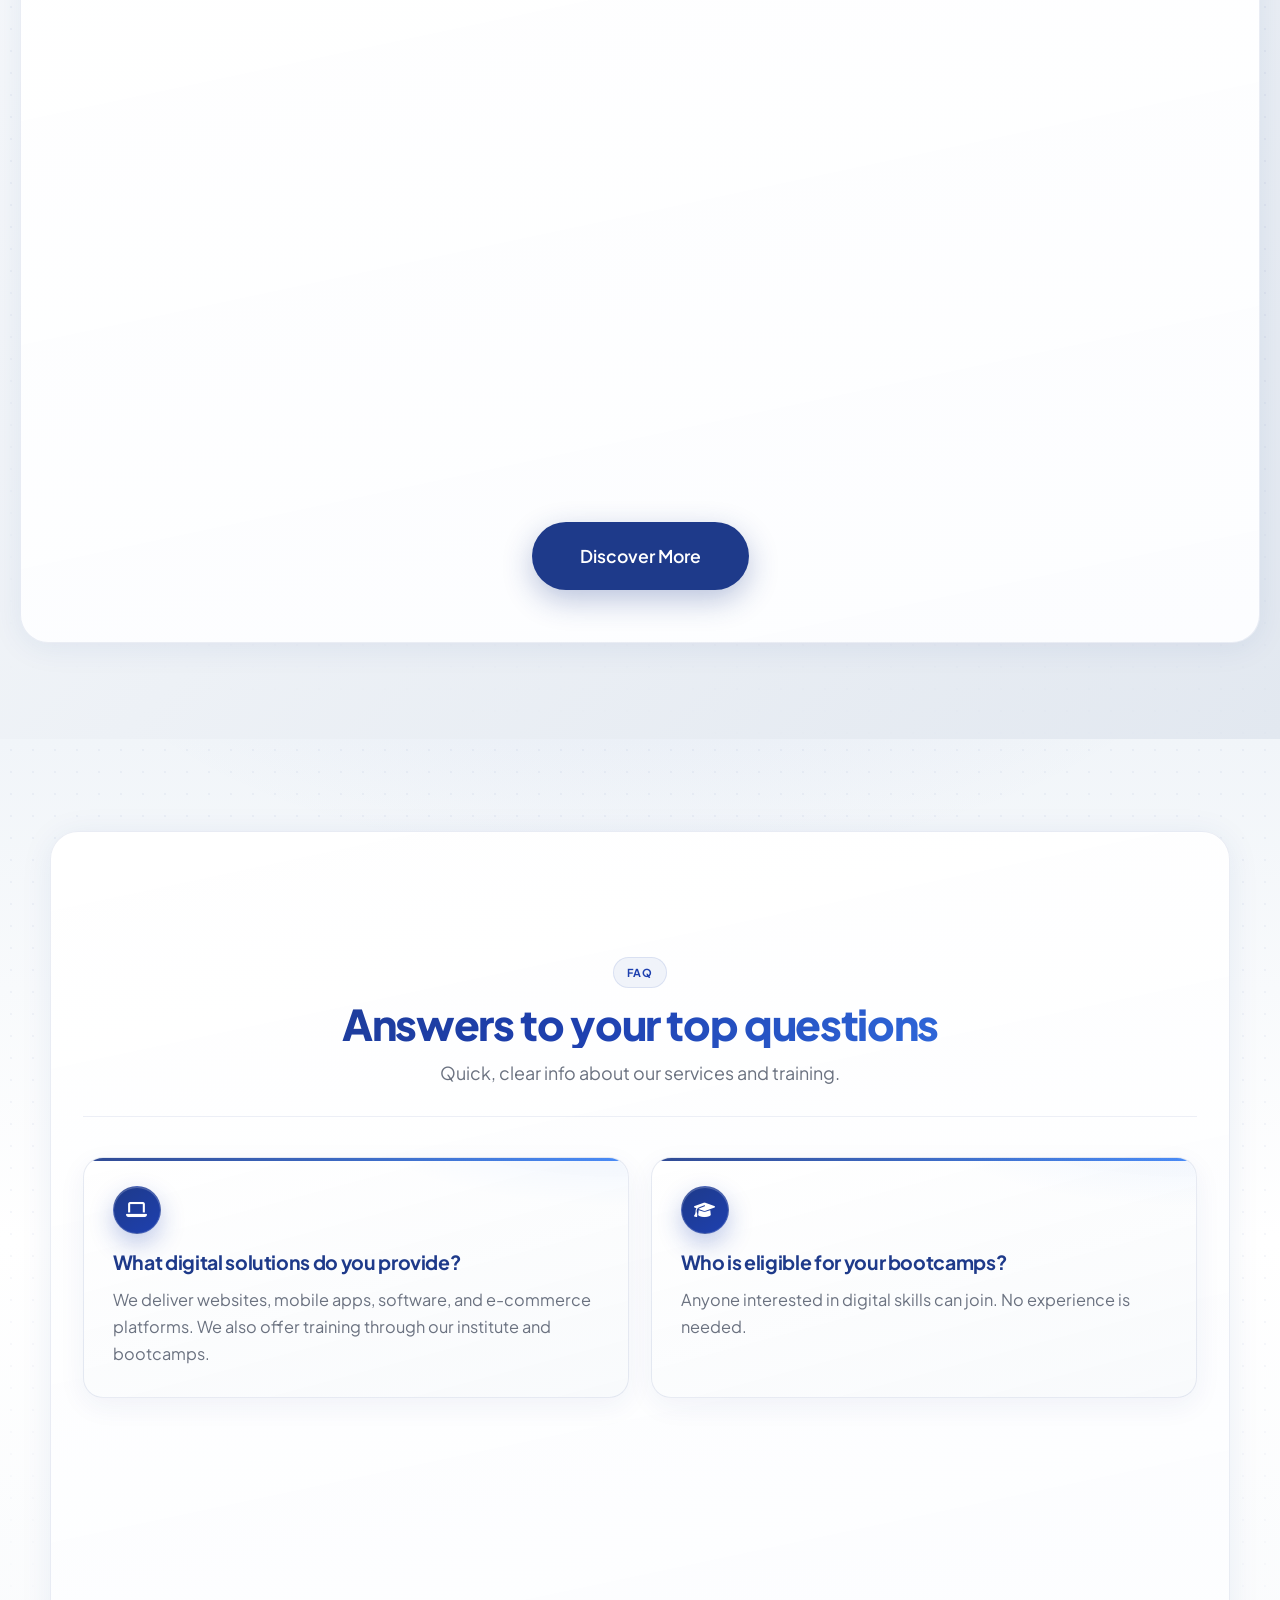
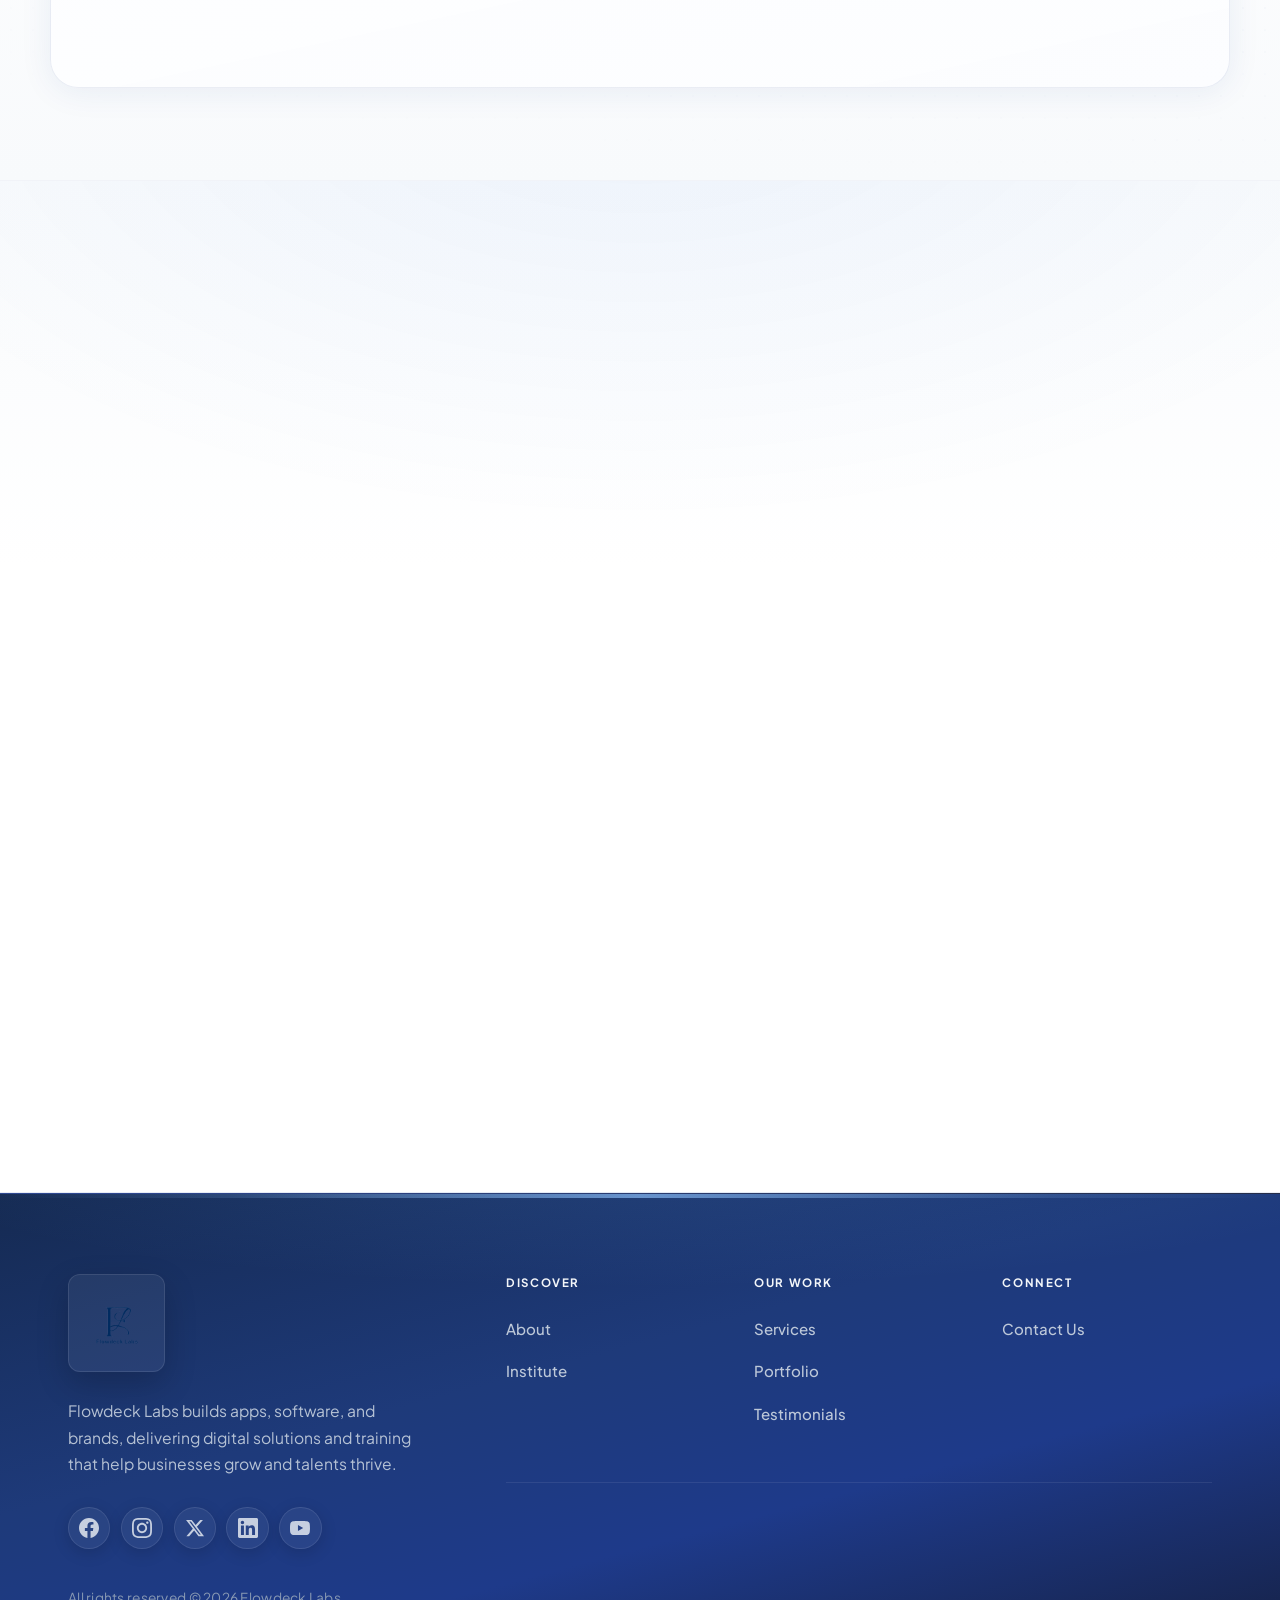
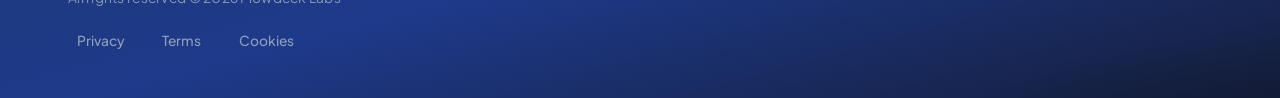
==== commit 1f232751: "Update 1 index.html" ====
--- a/index.html
+++ b/index.html
@@ -243,7 +243,7 @@
                     <span class="institute-academy__name">Flowlites Academy</span>
                 </p>
                 <p class="institute-description js-reveal">
-                    Flowlite Academy is the training arm of Flowdeck Labs, built to grow the next wave of tech leaders in Nigeria and beyond. Practical programs in product design, product management, and no-code development combine expert mentorship with real projects. Bootcamps, internships, and flexible courses equip beginners and professionals with job-ready skills and clear career paths—whether you are starting out or leveling up.
+                    Flowlite Academy is the training arm of Flowdeck Labs, built to grow the next wave of tech leaders in Nigeria and beyond. Practical programs in product design, product management, and no-code development combine expert mentorship with real projects. Bootcamps, internships, and flexible courses equip beginners and professionals with job-ready skills and clear career paths, whether you are starting out or leveling up.
                 </p>
                 <a href="contact us.html" class="apply-btn js-reveal">Apply Now</a>
             </div>
